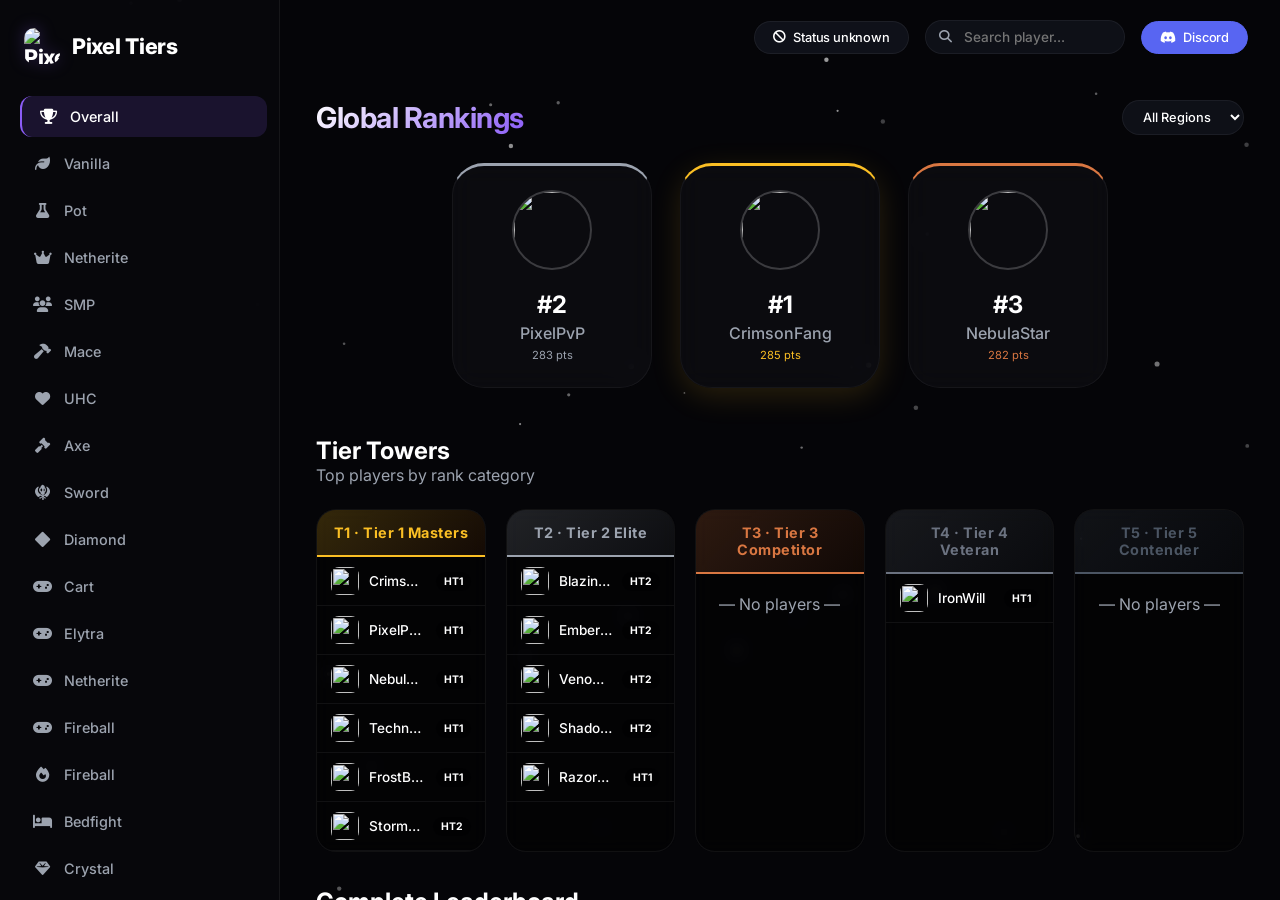
==== index.html @ aff4160f "Update index.html" ====
<!DOCTYPE html>
<html lang="en">
<head>
  <meta charset="UTF-8">
  <meta name="viewport" content="width=device-width, initial-scale=1.0, user-scalable=yes">
  <title>Pixel Tiers | Professional Rankings</title>
  <link rel="icon" type="image/x-icon" href="./favicon.ico">
  <link href="https://fonts.googleapis.com/css2?family=Inter:opsz,wght@14..32,300;14..32,400;14..32,500;14..32,600;14..32,700;14..32,800&display=swap" rel="stylesheet">
  <link rel="stylesheet" href="https://cdnjs.cloudflare.com/ajax/libs/font-awesome/6.4.0/css/all.min.css">
  <style>
    * {
      margin: 0;
      padding: 0;
      box-sizing: border-box;
    }

    :root {
      --bg-deep: #050508;
      --sidebar-bg: rgba(8, 8, 12, 0.92);
      --accent: #8b5cf6;
      --accent-glow: rgba(139, 92, 246, 0.3);
      --text-main: #ffffff;
      --text-muted: #9ca3af;
      --border-light: rgba(255, 255, 255, 0.06);
      --card-bg: rgba(255, 255, 255, 0.02);
      --card-hover: rgba(255, 255, 255, 0.05);
      --t1-gold: #fbbf24;
      --t1-gold-bg: rgba(251, 191, 36, 0.12);
      --t2-silver: #9ca3af;
      --t2-silver-bg: rgba(156, 163, 175, 0.12);
      --t3-bronze: #d97742;
      --t3-bronze-bg: rgba(217, 119, 66, 0.12);
      --t4-iron: #6b7280;
      --t4-iron-bg: rgba(107, 114, 128, 0.12);
      --t5-stone: #4b5563;
      --t5-stone-bg: rgba(75, 85, 99, 0.12);
    }

    body {
      font-family: 'Inter', sans-serif;
      background-color: var(--bg-deep);
      color: var(--text-main);
      display: flex;
      height: 100vh;
      overflow: hidden;
      position: relative;
    }

    #particle-canvas {
      position: fixed;
      top: 0;
      left: 0;
      width: 100%;
      height: 100%;
      pointer-events: none;
      z-index: 1;
    }

    .sidebar {
      width: 280px;
      background: var(--sidebar-bg);
      backdrop-filter: blur(16px);
      border-right: 1px solid var(--border-light);
      display: flex;
      flex-direction: column;
      padding: 28px 16px;
      flex-shrink: 0;
      overflow-y: auto;
      z-index: 20;
      transition: transform 0.3s cubic-bezier(0.4, 0, 0.2, 1);
    }

    .logo {
      display: flex;
      align-items: center;
      gap: 12px;
      font-weight: 800;
      font-size: 1.35rem;
      margin-bottom: 32px;
      padding-left: 8px;
      letter-spacing: -0.3px;
    }

    .logo img {
      width: 36px;
      height: 36px;
      border-radius: 10px;
      filter: drop-shadow(0 0 8px var(--accent-glow));
    }

    .nav-item {
      display: flex;
      align-items: center;
      gap: 12px;
      padding: 12px 16px;
      border-radius: 12px;
      color: var(--text-muted);
      font-weight: 500;
      cursor: pointer;
      transition: all 0.2s ease;
      margin-bottom: 6px;
      font-size: 0.9rem;
    }

    .nav-item i {
      width: 20px;
      text-align: center;
      font-size: 0.95rem;
    }

    .nav-item:hover,
    .nav-item.active {
      background: rgba(139, 92, 246, 0.15);
      color: white;
      border-left: 2px solid var(--accent);
      transform: translateX(4px);
    }

    .spacer {
      flex: 1;
    }

    .main-content {
      flex: 1;
      display: flex;
      flex-direction: column;
      overflow: hidden;
      position: relative;
      z-index: 10;
    }

    .top-bar {
      display: flex;
      align-items: center;
      justify-content: flex-end;
      gap: 16px;
      padding: 20px 32px;
      position: absolute;
      top: 0;
      right: 0;
      z-index: 25;
      width: 100%;
    }

    .btn {
      background: rgba(20, 24, 34, 0.7);
      border: 1px solid var(--border-light);
      color: white;
      backdrop-filter: blur(12px);
      padding: 8px 18px;
      border-radius: 40px;
      font-weight: 500;
      font-size: 0.8rem;
      cursor: pointer;
      display: flex;
      align-items: center;
      gap: 8px;
      transition: all 0.2s;
      text-decoration: none;
      letter-spacing: -0.2px;
    }

    .btn:hover {
      background: rgba(30, 35, 48, 0.9);
      transform: translateY(-1px);
    }

    .btn-discord {
      background: #5865F2;
      border-color: #5865F2;
    }

    .btn-discord:hover {
      background: #4752C4;
    }

    .search-wrap {
      position: relative;
      display: flex;
      align-items: center;
    }

    .search-input {
      background: rgba(20, 24, 34, 0.6);
      border: 1px solid var(--border-light);
      color: white;
      padding: 8px 14px 8px 38px;
      border-radius: 40px;
      font-weight: 500;
      font-size: 0.85rem;
      outline: none;
      width: 200px;
      transition: all 0.2s;
      font-family: 'Inter', sans-serif;
    }

    .search-input:focus {
      border-color: var(--accent);
      width: 240px;
      background: rgba(20, 24, 34, 0.9);
    }

    .search-icon {
      position: absolute;
      left: 14px;
      color: var(--text-muted);
      font-size: 0.8rem;
    }

    .content-scroll {
      padding: 100px 36px 36px 36px;
      overflow-y: auto;
      flex: 1;
    }

    .region-select {
      background: rgba(20, 24, 34, 0.6);
      border: 1px solid var(--border-light);
      color: white;
      padding: 8px 16px;
      border-radius: 40px;
      font-weight: 500;
      font-size: 0.8rem;
      cursor: pointer;
      outline: none;
      font-family: 'Inter', sans-serif;
    }

    .header-row {
      display: flex;
      align-items: center;
      justify-content: space-between;
      margin-bottom: 28px;
      flex-wrap: wrap;
      gap: 16px;
    }

    .header-row h1 {
      font-weight: 700;
      font-size: 1.8rem;
      letter-spacing: -0.5px;
      background: linear-gradient(135deg, #ffffff, var(--accent));
      -webkit-background-clip: text;
      background-clip: text;
      color: transparent;
    }

    .podium {
      display: flex;
      justify-content: center;
      align-items: flex-end;
      gap: 28px;
      margin-bottom: 48px;
      flex-wrap: wrap;
    }

    .podium-card {
      text-align: center;
      padding: 24px 32px;
      border-radius: 32px;
      background: rgba(15, 15, 20, 0.6);
      backdrop-filter: blur(12px);
      border: 1px solid rgba(255, 255, 255, 0.05);
      transition: all 0.3s ease;
      min-width: 200px;
      cursor: pointer;
    }

    .podium-card:hover {
      transform: translateY(-6px);
      background: rgba(25, 25, 32, 0.8);
    }

    .gold {
      border-top: 3px solid #fbbf24;
      box-shadow: 0 8px 30px rgba(251, 191, 36, 0.15);
    }

    .silver {
      border-top: 3px solid #9ca3af;
    }

    .bronze {
      border-top: 3px solid #d97742;
    }

    .podium-card img {
      width: 80px;
      height: 80px;
      border-radius: 40px;
      margin-bottom: 12px;
      border: 2px solid rgba(255, 255, 255, 0.2);
    }

    .podium-card h2 {
      font-size: 1.5rem;
      font-weight: 700;
      margin: 8px 0 4px;
    }

    .podium-card h3 {
      font-size: 1rem;
      font-weight: 500;
      color: var(--text-muted);
    }

    .player-row {
      display: flex;
      align-items: center;
      background: rgba(12, 12, 16, 0.6);
      border: 1px solid rgba(255, 255, 255, 0.04);
      border-radius: 20px;
      margin-bottom: 10px;
      padding: 12px 20px;
      backdrop-filter: blur(4px);
      cursor: pointer;
      transition: all 0.2s;
      gap: 18px;
    }

    .player-row:hover {
      background: rgba(25, 28, 36, 0.8);
      transform: translateY(-2px);
      border-color: rgba(139, 92, 246, 0.3);
    }

    .rank-num {
      font-weight: 700;
      font-size: 1.2rem;
      width: 55px;
      color: var(--accent);
    }

    .player-avatar {
      width: 44px;
      height: 44px;
      border-radius: 12px;
      background: #1a1a22;
      object-fit: cover;
    }

    .player-ign {
      font-weight: 600;
      flex: 1;
      font-size: 1rem;
    }

    .player-region {
      background: rgba(139, 92, 246, 0.12);
      padding: 4px 12px;
      border-radius: 40px;
      font-size: 0.7rem;
      font-weight: 600;
      letter-spacing: 0.3px;
    }

    .tier-badge {
      padding: 5px 14px;
      border-radius: 40px;
      font-weight: 700;
      font-size: 0.7rem;
      text-transform: uppercase;
      letter-spacing: 0.5px;
    }

    .tier-ht1 { color: var(--t1-gold); background: var(--t1-gold-bg); }
    .tier-lt1 { color: #b45309; background: rgba(180, 83, 9, 0.12); }
    .tier-ht2 { color: var(--t2-silver); background: var(--t2-silver-bg); }
    .tier-lt2 { color: #6b7280; background: rgba(107, 114, 128, 0.12); }
    .tier-ht3 { color: var(--t3-bronze); background: var(--t3-bronze-bg); }
    .tier-lt3 { color: #92400e; background: rgba(146, 64, 14, 0.12); }
    .tier-ht4 { color: var(--t4-iron); background: var(--t4-iron-bg); }
    .tier-lt4 { color: #4b5563; background: rgba(75, 85, 99, 0.12); }
    .tier-ht5 { color: var(--t5-stone); background: var(--t5-stone-bg); }
    .tier-lt5 { color: #374151; background: rgba(55, 65, 81, 0.12); }
    .tier-unranked { color: #475569; background: rgba(71, 85, 105, 0.12); }

    .tower-grid {
      display: grid;
      grid-template-columns: repeat(5, 1fr);
      gap: 20px;
      margin: 24px 0 32px;
    }

    .tower-col {
      background: rgba(0, 0, 0, 0.4);
      border: 1px solid var(--border-light);
      border-radius: 20px;
      overflow: hidden;
      backdrop-filter: blur(8px);
      transition: transform 0.2s;
    }

    .tower-col:hover {
      transform: translateY(-3px);
    }

    .tower-header {
      padding: 14px;
      font-weight: 700;
      text-align: center;
      font-size: 0.9rem;
      letter-spacing: 0.5px;
    }

    .tower-header.t1 { background: linear-gradient(135deg, rgba(251, 191, 36, 0.2), rgba(180, 83, 9, 0.1)); color: var(--t1-gold); border-bottom: 2px solid var(--t1-gold); }
    .tower-header.t2 { background: linear-gradient(135deg, rgba(156, 163, 175, 0.2), rgba(107, 114, 128, 0.1)); color: var(--t2-silver); border-bottom: 2px solid var(--t2-silver); }
    .tower-header.t3 { background: linear-gradient(135deg, rgba(217, 119, 66, 0.2), rgba(146, 64, 14, 0.1)); color: var(--t3-bronze); border-bottom: 2px solid var(--t3-bronze); }
    .tower-header.t4 { background: linear-gradient(135deg, rgba(107, 114, 128, 0.2), rgba(75, 85, 99, 0.1)); color: var(--t4-iron); border-bottom: 2px solid var(--t4-iron); }
    .tower-header.t5 { background: linear-gradient(135deg, rgba(75, 85, 99, 0.2), rgba(55, 65, 81, 0.1)); color: var(--t5-stone); border-bottom: 2px solid var(--t5-stone); }

    .tower-list {
      max-height: 55vh;
      overflow-y: auto;
    }

    .tower-item {
      display: flex;
      align-items: center;
      gap: 10px;
      padding: 10px 14px;
      border-bottom: 1px solid var(--border-light);
      cursor: pointer;
      transition: 0.2s;
    }

    .tower-item:hover {
      background: rgba(139, 92, 246, 0.1);
      padding-left: 20px;
    }

    .tower-item img {
      width: 28px;
      height: 28px;
      border-radius: 8px;
    }

    .tower-name {
      font-size: 0.85rem;
      font-weight: 500;
      flex: 1;
      white-space: nowrap;
      overflow: hidden;
      text-overflow: ellipsis;
    }

    .tower-tier-badge {
      font-size: 0.65rem;
      font-weight: 700;
      padding: 3px 8px;
      border-radius: 20px;
      background: rgba(0, 0, 0, 0.5);
    }

    .modal {
      position: fixed;
      top: 0;
      left: 0;
      width: 100%;
      height: 100%;
      background: rgba(0, 0, 0, 0.85);
      backdrop-filter: blur(12px);
      display: flex;
      align-items: center;
      justify-content: center;
      z-index: 1000;
      opacity: 0;
      pointer-events: none;
      transition: 0.2s;
    }

    .modal.active {
      opacity: 1;
      pointer-events: auto;
    }

    .modal-card {
      background: #0c0c12;
      border: 1px solid var(--border-light);
      border-radius: 32px;
      padding: 32px;
      max-width: 560px;
      width: 90%;
      max-height: 80vh;
      overflow-y: auto;
    }

    .close-modal-btn {
      background: var(--accent);
      border: none;
      color: white;
      padding: 10px 24px;
      border-radius: 40px;
      font-weight: 600;
      margin-top: 24px;
      cursor: pointer;
      font-family: 'Inter', sans-serif;
    }

    ::-webkit-scrollbar {
      width: 5px;
    }

    ::-webkit-scrollbar-track {
      background: rgba(255, 255, 255, 0.02);
    }

    ::-webkit-scrollbar-thumb {
      background: var(--accent);
      border-radius: 10px;
    }

    @media (max-width: 900px) {
      .tower-grid {
        grid-template-columns: repeat(auto-fit, minmax(180px, 1fr));
      }
      .content-scroll {
        padding: 110px 20px 20px 20px;
      }
      .sidebar {
        position: fixed;
        left: -280px;
        height: 100%;
        top: 0;
        z-index: 30;
      }
      .sidebar.open {
        left: 0;
      }
    }
  </style>
</head>
<body>

<canvas id="particle-canvas"></canvas>

<div class="sidebar" id="sidebar">
  <div class="logo">
    <img src="https://tierlist.pcsmp.net/logo.png" alt="Pixel Tiers">
    Pixel Tiers
  </div>
  <div id="nav-container"></div>
  <div class="spacer"></div>
</div>

<div class="main-content">
  <div class="top-bar">
    <div id="serverStatus" class="btn"><i class="fa-solid fa-server"></i> Loading...</div>
    <div class="search-wrap">
      <i class="fa-solid fa-search search-icon"></i>
      <input type="text" class="search-input" placeholder="Search player..." id="globalSearch" autocomplete="off">
    </div>
    <a href="https://discord.gg/jqPt6a563h" target="_blank" class="btn btn-discord"><i class="fa-brands fa-discord"></i> Discord</a>
  </div>
  <div class="content-scroll" id="dynamic-content"></div>
</div>

<div class="modal" id="profileModal">
  <div class="modal-card" id="profileInner"></div>
</div>

<script src="playerdata.js"></script>
<script>
  (function() {
    const GAME_MODES = [
      "vanilla", "pot", "netheriteop", "smp", "mace", "uhc", "axe", "sword", "diamondsmp", "cart",
      "elytraquake", "netheritesword", "fireballmace", "fireballfight", "bedfight",
      "crystal", "crystaldiamond", "shieldlessuhc", "elytramace", "op", "jousting", "elytraspear",
      "spear", "diamondpotion", "netheritepotion", "gapple", "bridges", "nodebuff", "boxing", "sumo",
      "battlerush", "pearlfight", "skywars", "stickfight", "topfight", "archer", "sg", "quake"
    ];

    const MODE_DISPLAY = {
      overall: "Global Rankings", vanilla: "Vanilla", pot: "Pot", netheriteop: "Netherite OP", smp: "SMP",
      mace: "Mace", uhc: "UHC", axe: "Axe", sword: "Sword", diamondsmp: "Diamond SMP",
      cart: "Cart", elytraquake: "Elytra Quake", netheritesword: "Netherite Sword",
      fireballmace: "Fireball Mace", fireballfight: "Fireball Fight", bedfight: "Bedfight",
      crystal: "Crystal", crystaldiamond: "Crystal Diamond", shieldlessuhc: "Shieldless UHC",
      elytramace: "Elytra Mace", op: "OP", jousting: "Jousting", elytraspear: "Elytra Spear",
      spear: "Spear", diamondpotion: "Diamond Potion", netheritepotion: "Netherite Potion",
      gapple: "Gapple", bridges: "Bridges", nodebuff: "Nodebuff", boxing: "Boxing",
      sumo: "Sumo", battlerush: "Battle Rush", pearlfight: "Pearl Fight",
      skywars: "SkyWars", stickfight: "Stick Fight", topfight: "Top Fight",
      archer: "Archer", sg: "SG", quake: "Quake"
    };

    const TIER_SCORES = { "ht1":30,"lt1":25,"ht2":20,"lt2":17,"ht3":14,"lt3":11,"ht4":8,"lt4":6,"ht5":4,"lt5":2,"unranked":0 };
    const TIER_COLORS = { "ht1":"tier-ht1","lt1":"tier-lt1","ht2":"tier-ht2","lt2":"tier-lt2","ht3":"tier-ht3","lt3":"tier-lt3","ht4":"tier-ht4","lt4":"tier-lt4","ht5":"tier-ht5","lt5":"tier-lt5","unranked":"tier-unranked" };
    const TOWER_GROUPS = { "T1": { tiers: ["ht1","lt1"], headerClass:"t1", label:"Tier 1 Masters" }, "T2": { tiers: ["ht2","lt2"], headerClass:"t2", label:"Tier 2 Elite" }, "T3": { tiers: ["ht3","lt3"], headerClass:"t3", label:"Tier 3 Competitor" }, "T4": { tiers: ["ht4","lt4"], headerClass:"t4", label:"Tier 4 Veteran" }, "T5": { tiers: ["ht5","lt5"], headerClass:"t5", label:"Tier 5 Contender" } };

    let players = [];
    let currentMode = "overall";
    let currentRegion = "ALL";

    function parsePlayersFromData(rawData) {
      if (!rawData || !Array.isArray(rawData)) return [];
      return rawData.map(p => {
        const tiers = {};
        GAME_MODES.forEach(m => tiers[m] = "unranked");
        if (p.tiers) {
          p.tiers.split(',').forEach(entry => {
            const [mode, tier] = entry.split(':').map(s => s.trim());
            if (mode && tier && GAME_MODES.includes(mode)) tiers[mode] = tier;
          });
        }
        return { ign: p.ign || p.name, region: p.region || "NA", title: p.title || null, tiers: tiers };
      });
    }

    function calculateScores() {
      players.forEach(p => {
        let total = 0;
        GAME_MODES.forEach(m => total += TIER_SCORES[p.tiers[m]] || 0);
        p.score = total;
      });
      players.sort((a, b) => b.score - a.score);
    }

    // Load data - check multiple possible variable names
    if (typeof window.defaultPlayers !== 'undefined') {
      players = parsePlayersFromData(window.defaultPlayers);
      calculateScores();
      console.log("Loaded", players.length, "players from window.defaultPlayers");
    } else if (typeof window.playersData !== 'undefined') {
      players = parsePlayersFromData(window.playersData);
      calculateScores();
      console.log("Loaded", players.length, "players from window.playersData");
    } else if (typeof window.playerData !== 'undefined') {
      players = parsePlayersFromData(window.playerData);
      calculateScores();
      console.log("Loaded", players.length, "players from window.playerData");
    } else {
      console.warn("No player data found. Using fallback data.");
      // Fallback data
      players = parsePlayersFromData([
        { ign: "ExamplePlayer", region: "NA", tiers: "sword:ht1,pot:ht2,uhc:ht3" },
        { ign: "TestUser", region: "EU", tiers: "sword:lt2,pot:ht1,uhc:ht2" },
        { ign: "DemoAccount", region: "AS", tiers: "sword:ht3,pot:lt2,uhc:ht4" }
      ]);
      calculateScores();
    }

    function filterByRegion() {
      if (currentRegion === "ALL") return [...players];
      return players.filter(p => p.region.toUpperCase() === currentRegion);
    }

    function getRankedList() {
      let filtered = filterByRegion();
      filtered.sort((a, b) => b.score - a.score);
      return filtered;
    }

    function renderOverall() {
      let list = getRankedList();
      let container = document.getElementById('dynamic-content');
      const regionOptions = ["ALL", "NA", "EU", "SA", "AS", "OCE", "AF"];
      let html = `<div class="header-row"><h1>Global Rankings</h1><select class="region-select" id="regionFilterSelect">${regionOptions.map(r => `<option value="${r}" ${currentRegion === r ? 'selected' : ''}>${r === 'ALL' ? 'All Regions' : r}</option>`).join('')}</select></div>`;

      if (list.length >= 3) {
        html += `<div class="podium">
          <div class="podium-card silver" onclick="window.showProfile('${list[1].ign}')"><img src="https://mc-heads.net/avatar/${list[1].ign}/80"><h2>#2</h2><h3>${list[1].ign}</h3><span style="font-size:0.7rem;color:#9ca3af;">${list[1].score} pts</span></div>
          <div class="podium-card gold" onclick="window.showProfile('${list[0].ign}')"><img src="https://mc-heads.net/avatar/${list[0].ign}/80"><h2>#1</h2><h3>${list[0].ign}</h3><span style="font-size:0.7rem;color:#fbbf24;">${list[0].score} pts</span></div>
          <div class="podium-card bronze" onclick="window.showProfile('${list[2].ign}')"><img src="https://mc-heads.net/avatar/${list[2].ign}/80"><h2>#3</h2><h3>${list[2].ign}</h3><span style="font-size:0.7rem;color:#d97742;">${list[2].score} pts</span></div>
        </div>`;
      } else if (list.length > 0) {
        html += `<div class="podium"><div class="podium-card gold" onclick="window.showProfile('${list[0].ign}')"><img src="https://mc-heads.net/avatar/${list[0].ign}/80"><h2>#1</h2><h3>${list[0].ign}</h3></div></div>`;
      }

      html += `<div style="margin: 30px 0 20px 0;"><h2 style="font-weight:700;">Tier Towers</h2><p style="color:var(--text-muted); margin-bottom:12px;">Top players by rank category</p></div>`;
      html += `<div class="tower-grid">`;
      for (let [towerName, towerInfo] of Object.entries(TOWER_GROUPS)) {
        const allowedTiers = towerInfo.tiers;
        const playersInTower = [];
        list.forEach(p => {
          let highestTier = "unranked";
          let bestVal = 0;
          GAME_MODES.forEach(m => {
            let val = TIER_SCORES[p.tiers[m]] || 0;
            if (val > bestVal) { bestVal = val; highestTier = p.tiers[m]; }
          });
          if (allowedTiers.includes(highestTier)) playersInTower.push(p);
        });
        playersInTower.sort((a, b) => b.score - a.score);
        const topPlayers = playersInTower.slice(0, 8);
        html += `<div class="tower-col"><div class="tower-header ${towerInfo.headerClass}">${towerName} · ${towerInfo.label}</div><div class="tower-list">`;
        if (topPlayers.length === 0) html += `<div style="padding:20px;text-align:center;color:var(--text-muted);">— No players —</div>`;
        topPlayers.forEach(pl => {
          let tierShort = "HT1";
          for (let m of GAME_MODES) {
            let t = pl.tiers[m];
            if (t && TIER_SCORES[t] >= 20) { tierShort = t.toUpperCase(); break; }
          }
          html += `<div class="tower-item" onclick="window.showProfile('${pl.ign}')"><img src="https://mc-heads.net/avatar/${pl.ign}/28"><span class="tower-name">${pl.ign}</span><span class="tower-tier-badge">${tierShort}</span></div>`;
        });
        html += `</div></div>`;
      }
      html += `</div>`;

      html += `<div style="margin-top: 35px;"><h2 style="font-weight:700;">Complete Leaderboard</h2></div>`;
      if (list.length === 0) html += '<p style="color:var(--text-muted); text-align:center; padding:40px;">No players found.</p>';
      else {
        list.forEach((p, idx) => {
          html += `<div class="player-row" onclick="window.showProfile('${p.ign}')">
            <span class="rank-num">#${idx + 1}</span>
            <img src="https://mc-heads.net/avatar/${p.ign}/44" class="player-avatar">
            <span class="player-ign">${p.ign}</span>
            <span class="player-region">${p.region}</span>
            <span style="color:var(--text-muted); font-size:0.8rem; font-weight:500;">${p.score} pts</span>
          </div>`;
        });
      }
      container.innerHTML = html;
      document.getElementById('regionFilterSelect')?.addEventListener('change', (e) => { currentRegion = e.target.value; renderOverall(); });
    }

    function renderModeRankings(mode) {
      let list = filterByRegion();
      list = list.filter(p => p.tiers[mode] !== 'unranked');
      list.sort((a, b) => (TIER_SCORES[b.tiers[mode]] || 0) - (TIER_SCORES[a.tiers[mode]] || 0));
      let container = document.getElementById('dynamic-content');
      let html = `<div class="header-row"><h1>${MODE_DISPLAY[mode] || mode} Rankings</h1><select class="region-select" id="modeRegionSelect">${["ALL","NA","EU","SA","AS","OCE","AF"].map(r => `<option value="${r}" ${currentRegion === r ? 'selected' : ''}>${r === 'ALL' ? 'All Regions' : r}</option>`).join('')}</select></div>`;
      if (list.length === 0) { html += '<p style="color:var(--text-muted); padding:40px;">No ranked players in this category.</p>'; container.innerHTML = html; document.getElementById('modeRegionSelect')?.addEventListener('change', (e) => { currentRegion = e.target.value; renderModeRankings(mode); }); return; }
      list.forEach((p, i) => {
        let tierClass = TIER_COLORS[p.tiers[mode]] || 'tier-unranked';
        html += `<div class="player-row" onclick="window.showProfile('${p.ign}')">
          <span class="rank-num">#${i + 1}</span>
          <img src="https://mc-heads.net/avatar/${p.ign}/44" class="player-avatar">
          <span class="player-ign">${p.ign}</span>
          <span class="player-region">${p.region}</span>
          <span class="tier-badge ${tierClass}">${p.tiers[mode].toUpperCase()}</span>
        </div>`;
      });
      container.innerHTML = html;
      document.getElementById('modeRegionSelect')?.addEventListener('change', (e) => { currentRegion = e.target.value; renderModeRankings(mode); });
    }

    function buildSidebar() {
      let navDiv = document.getElementById('nav-container');
      let navHtml = `<div class="nav-item active" data-mode="overall"><i class="fa-solid fa-trophy"></i> Overall</div>`;
      GAME_MODES.forEach(mode => {
        let icons = { sword:"fa-khanda", pot:"fa-flask", uhc:"fa-heart", axe:"fa-gavel", crystal:"fa-gem", smp:"fa-users", mace:"fa-hammer", fireballfight:"fa-fire", bedfight:"fa-bed", vanilla:"fa-leaf", diamondsmp:"fa-diamond", netheriteop:"fa-crown" };
        let icon = icons[mode] || "fa-gamepad";
        navHtml += `<div class="nav-item" data-mode="${mode}"><i class="fa-solid ${icon}"></i> ${MODE_DISPLAY[mode]?.split(' ')[0] || mode.slice(0,10)}</div>`;
      });
      navDiv.innerHTML = navHtml;
      document.querySelectorAll('.nav-item').forEach(el => {
        el.addEventListener('click', () => {
          let mode = el.getAttribute('data-mode');
          currentMode = mode;
          document.querySelectorAll('.nav-item').forEach(n => n.classList.remove('active'));
          el.classList.add('active');
          if (mode === 'overall') renderOverall();
          else renderModeRankings(mode);
        });
      });
    }

    window.showProfile = function(ign) {
      let p = players.find(pl => pl.ign === ign);
      if (!p) return;
      let tiersHtml = '';
      let topModes = GAME_MODES.filter(m => p.tiers[m] !== 'unranked').slice(0, 16);
      topModes.forEach(mode => {
        let tier = p.tiers[mode];
        tiersHtml += `<span class="tower-tier-badge" style="background:rgba(139,92,246,0.2); margin:4px; display:inline-block;">${MODE_DISPLAY[mode]?.split(' ')[0] || mode}: ${tier.toUpperCase()}</span>`;
      });
      document.getElementById('profileInner').innerHTML = `
        <div style="display:flex; gap:20px; align-items:center; flex-wrap:wrap;"><img src="https://mc-heads.net/avatar/${p.ign}/80" style="border-radius:30px; width:80px;"><div><h2 style="margin-bottom:6px;">${p.ign}</h2><p><strong>Region:</strong> ${p.region} | <strong>Total Score:</strong> ${p.score} pts</p></div></div>
        <div style="margin-top:20px;"><h3 style="margin-bottom:12px;">Tier Achievements</h3><div style="display:flex; flex-wrap:wrap; gap:8px;">${tiersHtml || '<span style="color:var(--text-muted);">No tiers assigned</span>'}</div></div>
        <button class="close-modal-btn" onclick="closeModal()">Close</button>
      `;
      document.getElementById('profileModal').classList.add('active');
    };
    window.closeModal = function() { document.getElementById('profileModal').classList.remove('active'); };
    document.querySelector('.modal')?.addEventListener('click', (e) => { if (e.target === document.getElementById('profileModal')) closeModal(); });

    async function fetchServerStatus() {
      try {
        let res = await fetch('https://api.mcsrvstat.us/2/play.pcsmp.net');
        let data = await res.json();
        let statusDiv = document.getElementById('serverStatus');
        if (data.online) statusDiv.innerHTML = `<i class="fa-solid fa-circle" style="color:#10b981; font-size:0.7rem;"></i> ${data.players?.online || 0} players online`;
        else statusDiv.innerHTML = `<i class="fa-solid fa-circle" style="color:#ef4444;"></i> Server offline`;
      } catch(e) { document.getElementById('serverStatus').innerHTML = `<i class="fa-solid fa-ban"></i> Status unknown`; }
    }
    fetchServerStatus();
    setInterval(fetchServerStatus, 45000);

    document.getElementById('globalSearch')?.addEventListener('input', (e) => {
      let query = e.target.value.toLowerCase().trim();
      if (!query) { renderOverall(); return; }
      let filtered = players.filter(p => p.ign.toLowerCase().includes(query));
      filtered.sort((a, b) => b.score - a.score);
      let container = document.getElementById('dynamic-content');
      let html = `<div class="header-row"><h1>Search Results</h1></div>`;
      if (filtered.length === 0) html += `<p style="color:var(--text-muted);">No players match "${query}"</p>`;
      filtered.forEach((p, i) => {
        html += `<div class="player-row" onclick="window.showProfile('${p.ign}')"><span class="rank-num">#${i+1}</span><img src="https://mc-heads.net/avatar/${p.ign}/44" class="player-avatar"><span class="player-ign">${p.ign}</span><span class="player-region">${p.region}</span><span>${p.score} pts</span></div>`;
      });
      container.innerHTML = html;
    });

    function initParticles() {
      const canvas = document.getElementById('particle-canvas');
      const ctx = canvas.getContext('2d');
      let particles = [];
      const PARTICLE_COUNT = 45;

      function resizeCanvas() {
        canvas.width = window.innerWidth;
        canvas.height = window.innerHeight;
      }
      window.addEventListener('resize', resizeCanvas);
      resizeCanvas();

      for (let i = 0; i < PARTICLE_COUNT; i++) {
        particles.push({
          x: Math.random() * canvas.width,
          y: Math.random() * canvas.height,
          radius: Math.random() * 2 + 0.8,
          speedY: Math.random() * 0.3 + 0.1,
          opacity: Math.random() * 0.4 + 0.2
        });
      }

      function animate() {
        if (!canvas || !ctx) return;
        ctx.clearRect(0, 0, canvas.width, canvas.height);
        for (let p of particles) {
          ctx.beginPath();
          ctx.arc(p.x, p.y, p.radius, 0, Math.PI * 2);
          ctx.fillStyle = `rgba(255, 255, 255, ${p.opacity})`;
          ctx.fill();
          p.y += p.speedY;
          if (p.y > canvas.height) {
            p.y = -5;
            p.x = Math.random() * canvas.width;
          }
        }
        requestAnimationFrame(animate);
      }
      animate();
    }
    initParticles();

    buildSidebar();
    renderOverall();
  })();
</script>
</body>
</html>
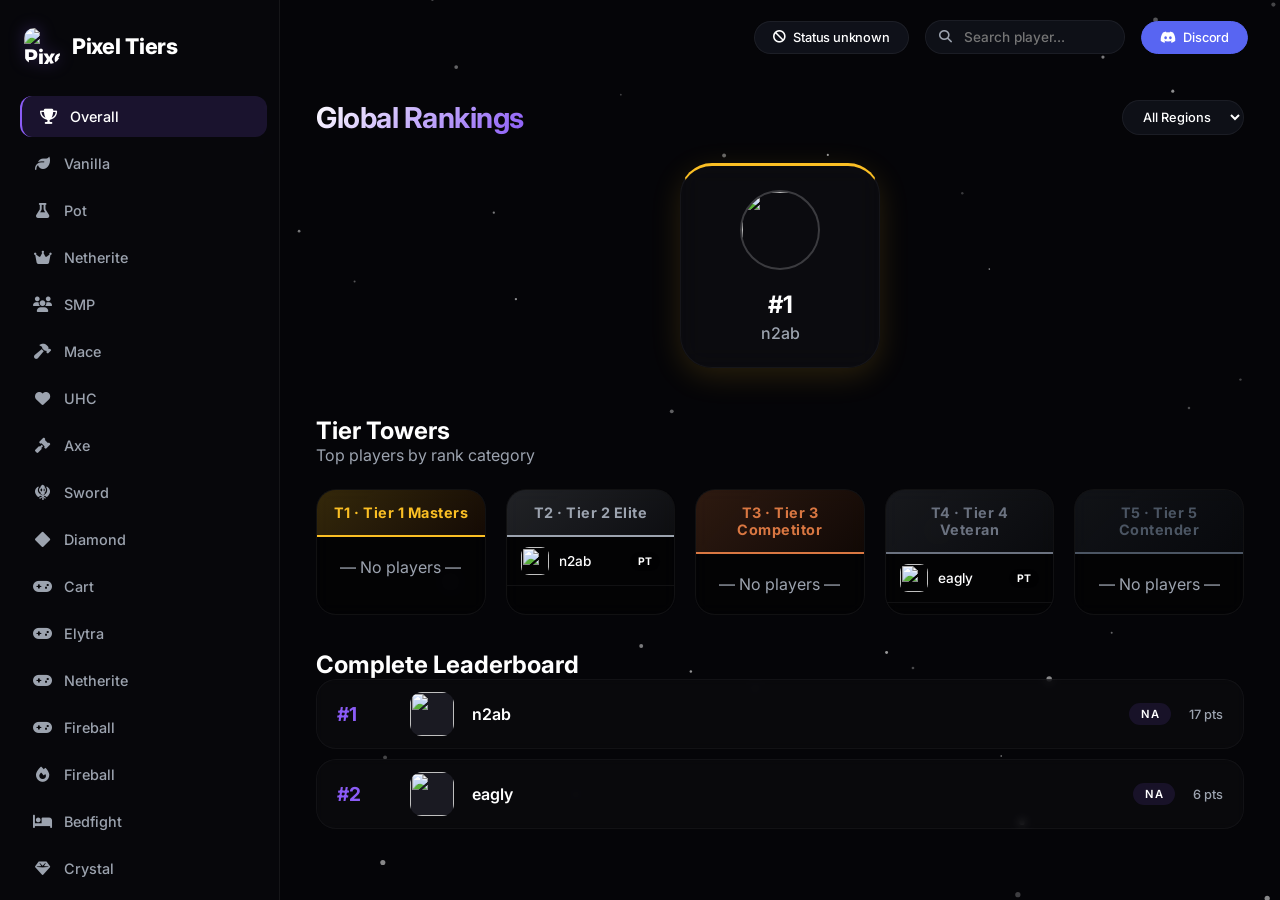
==== commit 7a13596c: "Update index.html" ====
--- a/index.html
+++ b/index.html
@@ -686,7 +686,7 @@
         html += `<div class="tower-col"><div class="tower-header ${towerInfo.headerClass}">${towerName} · ${towerInfo.label}</div><div class="tower-list">`;
         if (topPlayers.length === 0) html += `<div style="padding:20px;text-align:center;color:var(--text-muted);">— No players —</div>`;
         topPlayers.forEach(pl => {
-          let tierShort = "HT1";
+          let tierShort = "PT";
           for (let m of GAME_MODES) {
             let t = pl.tiers[m];
             if (t && TIER_SCORES[t] >= 20) { tierShort = t.toUpperCase(); break; }
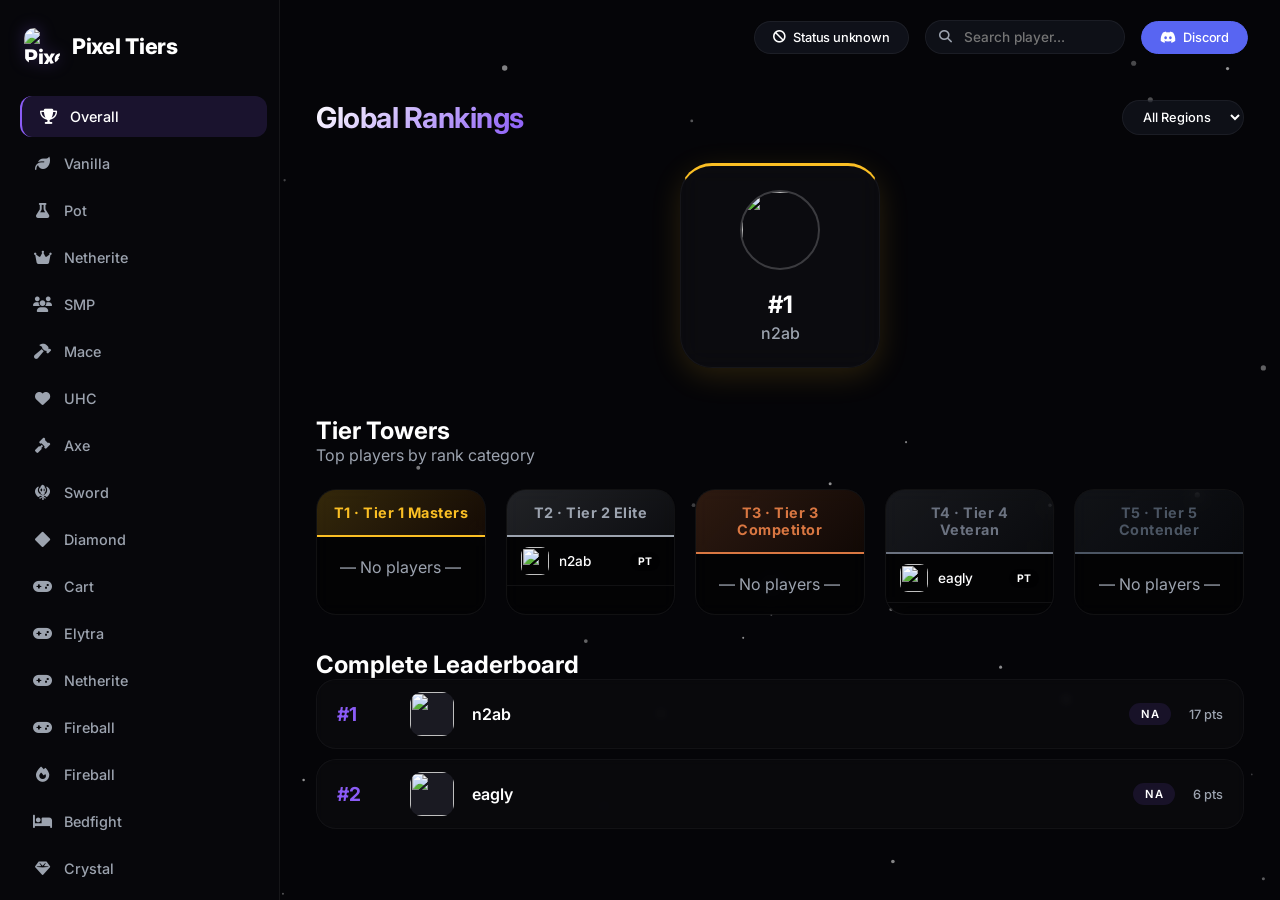
==== commit 724a3492: "Update index.html" ====
--- a/index.html
+++ b/index.html
@@ -3,7 +3,7 @@
 <head>
   <meta charset="UTF-8">
   <meta name="viewport" content="width=device-width, initial-scale=1.0, user-scalable=yes">
-  <title>Pixel Tiers | Professional Rankings</title>
+  <title>Pixel Tier Rankings</title>
   <link rel="icon" type="image/x-icon" href="./favicon.ico">
   <link href="https://fonts.googleapis.com/css2?family=Inter:opsz,wght@14..32,300;14..32,400;14..32,500;14..32,600;14..32,700;14..32,800&display=swap" rel="stylesheet">
   <link rel="stylesheet" href="https://cdnjs.cloudflare.com/ajax/libs/font-awesome/6.4.0/css/all.min.css">
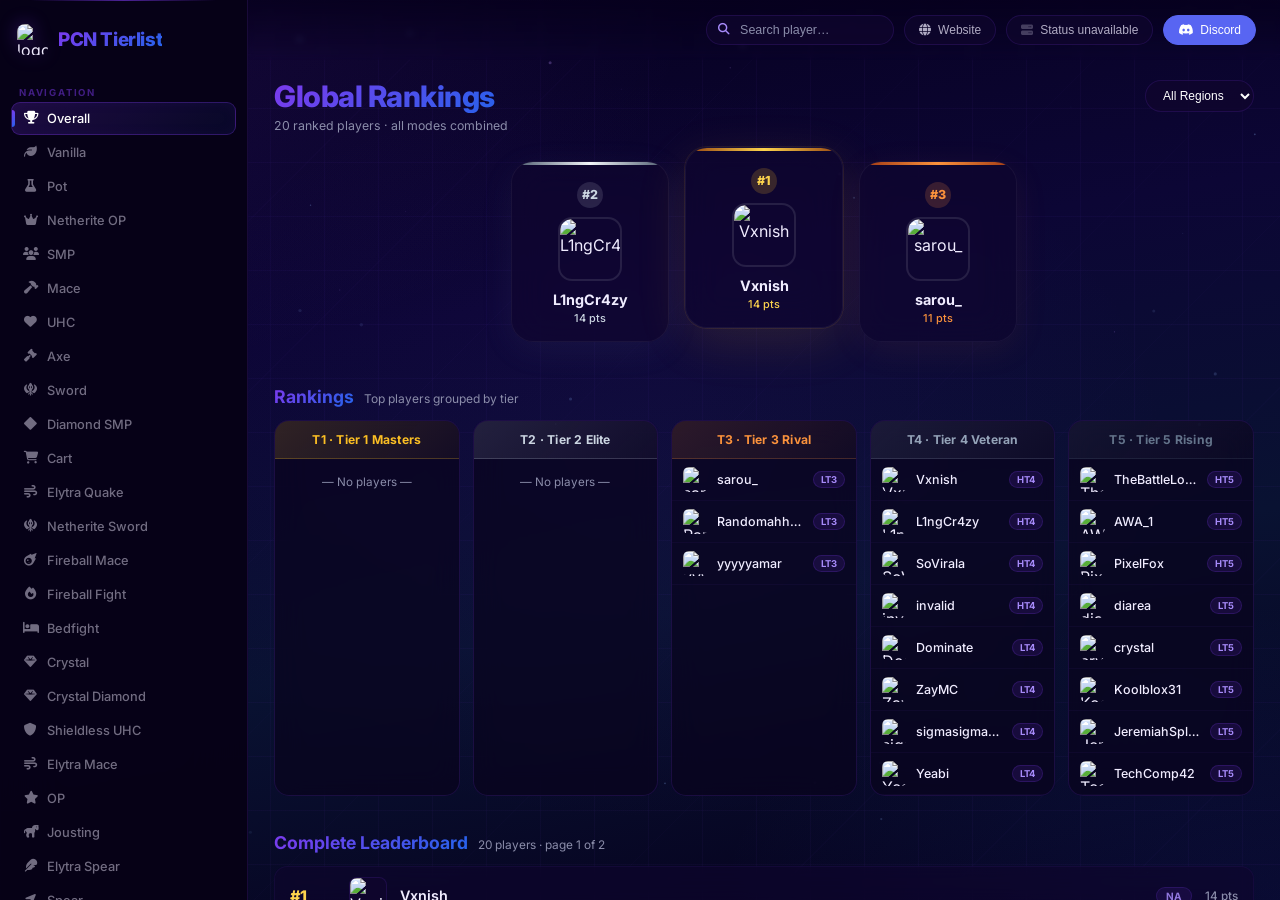
==== commit 2e847b34: "Update index.html" ====
--- a/index.html
+++ b/index.html
@@ -3,850 +3,1236 @@
 <head>
   <meta charset="UTF-8">
   <meta name="viewport" content="width=device-width, initial-scale=1.0, user-scalable=yes">
-  <title>Pixel Tier Rankings</title>
+  <title>PCN Tierlist</title>
   <link rel="icon" type="image/x-icon" href="./favicon.ico">
-  <link href="https://fonts.googleapis.com/css2?family=Inter:opsz,wght@14..32,300;14..32,400;14..32,500;14..32,600;14..32,700;14..32,800&display=swap" rel="stylesheet">
+  <link href="https://fonts.googleapis.com/css2?family=Inter:wght@400;500;600;700;800&display=swap" rel="stylesheet">
   <link rel="stylesheet" href="https://cdnjs.cloudflare.com/ajax/libs/font-awesome/6.4.0/css/all.min.css">
   <style>
-    * {
-      margin: 0;
-      padding: 0;
-      box-sizing: border-box;
-    }
+    *, *::before, *::after { margin: 0; padding: 0; box-sizing: border-box; }
 
     :root {
-      --bg-deep: #050508;
-      --sidebar-bg: rgba(8, 8, 12, 0.92);
-      --accent: #8b5cf6;
-      --accent-glow: rgba(139, 92, 246, 0.3);
-      --text-main: #ffffff;
-      --text-muted: #9ca3af;
-      --border-light: rgba(255, 255, 255, 0.06);
-      --card-bg: rgba(255, 255, 255, 0.02);
-      --card-hover: rgba(255, 255, 255, 0.05);
-      --t1-gold: #fbbf24;
-      --t1-gold-bg: rgba(251, 191, 36, 0.12);
-      --t2-silver: #9ca3af;
-      --t2-silver-bg: rgba(156, 163, 175, 0.12);
-      --t3-bronze: #d97742;
-      --t3-bronze-bg: rgba(217, 119, 66, 0.12);
-      --t4-iron: #6b7280;
-      --t4-iron-bg: rgba(107, 114, 128, 0.12);
-      --t5-stone: #4b5563;
-      --t5-stone-bg: rgba(75, 85, 99, 0.12);
+      --bg:          #06001c;
+      --sidebar-bg:  rgba(7, 2, 22, 0.96);
+      --vp:          #7c3aed;
+      --vb:          #2563eb;
+      --vp-hi:       #a78bfa;
+      --vb-hi:       #60a5fa;
+      --glow-p:      rgba(124, 58, 237, 0.38);
+      --glow-b:      rgba(37, 99, 235, 0.22);
+      --txt:         #f0ecff;
+      --txt-sub:     #8b8daa;
+      --border:      rgba(124, 58, 237, 0.16);
+      --card:        rgba(16, 6, 46, 0.60);
+      --card-hi:     rgba(28, 10, 70, 0.80);
+      --t1:          #fbbf24;
+      --t2:          #cbd5e1;
+      --t3:          #fb923c;
+      --t4:          #94a3b8;
+      --t5:          #64748b;
+      --grad:        linear-gradient(135deg, var(--vp), var(--vb));
+      --grad-soft:   linear-gradient(135deg, rgba(124,58,237,0.18), rgba(37,99,235,0.10));
     }
 
     body {
       font-family: 'Inter', sans-serif;
-      background-color: var(--bg-deep);
-      color: var(--text-main);
+      background: var(--bg);
+      color: var(--txt);
       display: flex;
       height: 100vh;
       overflow: hidden;
-      position: relative;
-    }
-
-    #particle-canvas {
-      position: fixed;
-      top: 0;
-      left: 0;
-      width: 100%;
-      height: 100%;
-      pointer-events: none;
-      z-index: 1;
-    }
-
+    }
+
+    /* ─── LAYERED BACKGROUND ─── */
+    #bg-layer {
+      position: fixed; inset: 0; z-index: 0; pointer-events: none;
+      background:
+        radial-gradient(ellipse 90% 70% at 0% 0%,   rgba(124,58,237,0.13) 0%, transparent 60%),
+        radial-gradient(ellipse 80% 60% at 100% 100%, rgba(37,99,235,0.11) 0%, transparent 55%),
+        radial-gradient(ellipse 60% 60% at 50% 50%,  rgba(109,40,217,0.06) 0%, transparent 70%),
+        linear-gradient(170deg, #06001c 0%, #0c0635 35%, #091232 65%, #06001c 100%);
+    }
+
+    #bg-grid {
+      position: fixed; inset: 0; z-index: 0; pointer-events: none;
+      background-image:
+        linear-gradient(rgba(124,58,237,0.045) 1px, transparent 1px),
+        linear-gradient(90deg, rgba(124,58,237,0.045) 1px, transparent 1px);
+      background-size: 54px 54px;
+    }
+
+    /* faint diagonal shimmer lines */
+    #bg-lines {
+      position: fixed; inset: 0; z-index: 0; pointer-events: none;
+      background-image: repeating-linear-gradient(
+        -45deg,
+        transparent,
+        transparent 120px,
+        rgba(124,58,237,0.018) 120px,
+        rgba(124,58,237,0.018) 121px
+      );
+    }
+
+    #particle-canvas { position: fixed; inset: 0; z-index: 1; pointer-events: none; }
+
+    /* ─── SIDEBAR ─── */
     .sidebar {
-      width: 280px;
+      width: 248px;
       background: var(--sidebar-bg);
-      backdrop-filter: blur(16px);
-      border-right: 1px solid var(--border-light);
+      backdrop-filter: blur(28px);
+      border-right: 1px solid var(--border);
       display: flex;
       flex-direction: column;
-      padding: 28px 16px;
+      padding: 20px 11px 18px;
       flex-shrink: 0;
       overflow-y: auto;
       z-index: 20;
-      transition: transform 0.3s cubic-bezier(0.4, 0, 0.2, 1);
+      transition: left 0.32s cubic-bezier(0.4,0,0.2,1);
+      position: relative;
+    }
+    /* top shimmer line */
+    .sidebar::after {
+      content: '';
+      position: absolute;
+      top: 0; left: 12%; right: 12%;
+      height: 1px;
+      background: linear-gradient(90deg, transparent, rgba(124,58,237,0.6), transparent);
     }
 
     .logo {
-      display: flex;
-      align-items: center;
-      gap: 12px;
+      display: flex; align-items: center; gap: 10px;
+      padding: 4px 6px 2px;
+      margin-bottom: 22px;
+    }
+    .logo img {
+      width: 31px; height: 31px;
+      border-radius: 8px;
+      filter: drop-shadow(0 0 9px var(--glow-p));
+    }
+    .logo-text {
+      font-family: 'Inter', sans-serif;
       font-weight: 800;
-      font-size: 1.35rem;
-      margin-bottom: 32px;
-      padding-left: 8px;
-      letter-spacing: -0.3px;
-    }
-
-    .logo img {
-      width: 36px;
-      height: 36px;
-      border-radius: 10px;
-      filter: drop-shadow(0 0 8px var(--accent-glow));
-    }
-
-    .nav-item {
-      display: flex;
-      align-items: center;
-      gap: 12px;
-      padding: 12px 16px;
-      border-radius: 12px;
-      color: var(--text-muted);
-      font-weight: 500;
-      cursor: pointer;
-      transition: all 0.2s ease;
-      margin-bottom: 6px;
-      font-size: 0.9rem;
-    }
-
-    .nav-item i {
-      width: 20px;
-      text-align: center;
-      font-size: 0.95rem;
-    }
-
-    .nav-item:hover,
-    .nav-item.active {
-      background: rgba(139, 92, 246, 0.15);
-      color: white;
-      border-left: 2px solid var(--accent);
-      transform: translateX(4px);
-    }
-
-    .spacer {
-      flex: 1;
-    }
-
-    .main-content {
-      flex: 1;
-      display: flex;
-      flex-direction: column;
-      overflow: hidden;
-      position: relative;
-      z-index: 10;
-    }
-
-    .top-bar {
-      display: flex;
-      align-items: center;
-      justify-content: flex-end;
-      gap: 16px;
-      padding: 20px 32px;
-      position: absolute;
-      top: 0;
-      right: 0;
-      z-index: 25;
-      width: 100%;
-    }
-
-    .btn {
-      background: rgba(20, 24, 34, 0.7);
-      border: 1px solid var(--border-light);
-      color: white;
-      backdrop-filter: blur(12px);
-      padding: 8px 18px;
-      border-radius: 40px;
-      font-weight: 500;
-      font-size: 0.8rem;
-      cursor: pointer;
-      display: flex;
-      align-items: center;
-      gap: 8px;
-      transition: all 0.2s;
-      text-decoration: none;
-      letter-spacing: -0.2px;
-    }
-
-    .btn:hover {
-      background: rgba(30, 35, 48, 0.9);
-      transform: translateY(-1px);
-    }
-
-    .btn-discord {
-      background: #5865F2;
-      border-color: #5865F2;
-    }
-
-    .btn-discord:hover {
-      background: #4752C4;
-    }
-
-    .search-wrap {
-      position: relative;
-      display: flex;
-      align-items: center;
-    }
-
-    .search-input {
-      background: rgba(20, 24, 34, 0.6);
-      border: 1px solid var(--border-light);
-      color: white;
-      padding: 8px 14px 8px 38px;
-      border-radius: 40px;
-      font-weight: 500;
-      font-size: 0.85rem;
-      outline: none;
-      width: 200px;
-      transition: all 0.2s;
-      font-family: 'Inter', sans-serif;
-    }
-
-    .search-input:focus {
-      border-color: var(--accent);
-      width: 240px;
-      background: rgba(20, 24, 34, 0.9);
-    }
-
-    .search-icon {
-      position: absolute;
-      left: 14px;
-      color: var(--text-muted);
-      font-size: 0.8rem;
-    }
-
-    .content-scroll {
-      padding: 100px 36px 36px 36px;
-      overflow-y: auto;
-      flex: 1;
-    }
-
-    .region-select {
-      background: rgba(20, 24, 34, 0.6);
-      border: 1px solid var(--border-light);
-      color: white;
-      padding: 8px 16px;
-      border-radius: 40px;
-      font-weight: 500;
-      font-size: 0.8rem;
-      cursor: pointer;
-      outline: none;
-      font-family: 'Inter', sans-serif;
-    }
-
-    .header-row {
-      display: flex;
-      align-items: center;
-      justify-content: space-between;
-      margin-bottom: 28px;
-      flex-wrap: wrap;
-      gap: 16px;
-    }
-
-    .header-row h1 {
-      font-weight: 700;
-      font-size: 1.8rem;
-      letter-spacing: -0.5px;
-      background: linear-gradient(135deg, #ffffff, var(--accent));
+      font-size: 1.18rem;
+      letter-spacing: -0.4px;
+      background: var(--grad);
       -webkit-background-clip: text;
       background-clip: text;
       color: transparent;
     }
 
+    .nav-label {
+      font-size: 0.6rem;
+      font-weight: 700;
+      letter-spacing: 1.8px;
+      text-transform: uppercase;
+      color: rgba(124,58,237,0.5);
+      padding: 8px 8px 4px;
+    }
+
+    .nav-item {
+      display: flex; align-items: center; gap: 9px;
+      padding: 8px 11px;
+      border-radius: 9px;
+      color: rgba(240,236,255,0.46);
+      font-weight: 500;
+      cursor: pointer;
+      transition: all 0.17s;
+      margin-bottom: 1px;
+      font-size: 0.8rem;
+      position: relative;
+      border: 1px solid transparent;
+    }
+    .nav-item i { width: 15px; text-align: center; font-size: 0.8rem; flex-shrink: 0; }
+    .nav-text { white-space: nowrap; overflow: hidden; text-overflow: ellipsis; }
+
+    .nav-item:hover {
+      background: rgba(124,58,237,0.1);
+      color: rgba(240,236,255,0.88);
+      border-color: rgba(124,58,237,0.17);
+    }
+    .nav-item.active {
+      background: linear-gradient(135deg, rgba(124,58,237,0.2), rgba(37,99,235,0.08));
+      color: #fff;
+      border-color: rgba(124,58,237,0.32);
+      box-shadow: inset 0 0 14px rgba(124,58,237,0.06);
+    }
+    .nav-item.active::before {
+      content: '';
+      position: absolute;
+      left: 0; top: 22%; bottom: 22%;
+      width: 3px;
+      background: var(--grad);
+      border-radius: 0 3px 3px 0;
+    }
+
+    .spacer { flex: 1; min-height: 10px; }
+
+    .server-pill {
+      display: flex; align-items: center; gap: 8px;
+      padding: 9px 13px;
+      background: rgba(124,58,237,0.07);
+      border: 1px solid var(--border);
+      border-radius: 11px;
+      font-size: 0.71rem;
+      color: var(--txt-sub);
+      line-height: 1.3;
+    }
+
+    /* ─── MAIN CONTENT ─── */
+    .main-content {
+      flex: 1; display: flex; flex-direction: column;
+      overflow: hidden; position: relative; z-index: 10;
+    }
+
+    .top-bar {
+      display: flex; align-items: center; justify-content: flex-end; gap: 10px;
+      padding: 15px 24px;
+      position: absolute; top: 0; right: 0; z-index: 25; width: 100%;
+      background: linear-gradient(180deg, rgba(6,0,28,0.78) 0%, transparent 100%);
+      backdrop-filter: blur(3px);
+    }
+
+    /* ─── BUTTONS ─── */
+    .btn {
+      background: rgba(16,6,46,0.80);
+      border: 1px solid var(--border);
+      color: rgba(240,236,255,0.72);
+      backdrop-filter: blur(10px);
+      padding: 7px 14px;
+      border-radius: 40px;
+      font-weight: 500;
+      font-size: 0.75rem;
+      cursor: pointer;
+      display: flex; align-items: center; gap: 7px;
+      transition: all 0.17s;
+      text-decoration: none;
+      font-family: 'Outfit', sans-serif;
+    }
+    .btn:hover {
+      background: rgba(124,58,237,0.18);
+      border-color: rgba(124,58,237,0.35);
+      color: #fff;
+      transform: translateY(-1px);
+    }
+    .btn-discord { background: #5865F2; border-color: #5865F2; color: #fff; }
+    .btn-discord:hover { background: #4752c4; border-color: #4752c4; }
+
+    /* ─── SEARCH ─── */
+    .search-wrap { position: relative; display: flex; align-items: center; }
+    .search-input {
+      background: rgba(16,6,46,0.80);
+      border: 1px solid var(--border);
+      color: #fff;
+      padding: 7px 13px 7px 33px;
+      border-radius: 40px;
+      font-size: 0.78rem;
+      font-weight: 500;
+      outline: none;
+      width: 188px;
+      transition: all 0.22s;
+      font-family: 'Outfit', sans-serif;
+    }
+    .search-input::placeholder { color: var(--txt-sub); }
+    .search-input:focus {
+      border-color: rgba(124,58,237,0.5);
+      width: 226px;
+      background: rgba(20,8,58,0.96);
+      box-shadow: 0 0 0 3px rgba(124,58,237,0.1);
+    }
+    .search-icon {
+      position: absolute; left: 12px;
+      color: var(--vp-hi); font-size: 0.72rem;
+      pointer-events: none;
+    }
+
+    /* ─── SEARCH OVERLAY ─── */
+    .search-overlay {
+      position: fixed;
+      top: 60px; right: 24px;
+      width: 356px; max-height: 68vh;
+      background: rgba(9,3,28,0.99);
+      border: 1px solid rgba(124,58,237,0.32);
+      border-radius: 18px;
+      z-index: 50; overflow: hidden;
+      backdrop-filter: blur(28px);
+      box-shadow: 0 26px 70px rgba(0,0,0,0.65), 0 0 44px rgba(124,58,237,0.09);
+      opacity: 0; pointer-events: none;
+      transform: translateY(-8px) scale(0.975);
+      transition: opacity 0.18s, transform 0.18s;
+    }
+    .search-overlay.visible {
+      opacity: 1; pointer-events: auto;
+      transform: translateY(0) scale(1);
+    }
+    .search-overlay-head {
+      padding: 11px 15px;
+      font-size: 0.72rem; font-weight: 700;
+      color: var(--vp-hi);
+      border-bottom: 1px solid var(--border);
+      background: rgba(124,58,237,0.07);
+      display: flex; justify-content: space-between; align-items: center;
+    }
+    .search-overlay-body { overflow-y: auto; max-height: calc(68vh - 42px); }
+
+    .sr-row {
+      display: flex; align-items: center; gap: 11px;
+      padding: 9px 15px;
+      border-bottom: 1px solid rgba(124,58,237,0.06);
+      cursor: pointer; transition: background 0.13s;
+    }
+    .sr-row:hover { background: rgba(124,58,237,0.1); }
+    .sr-row img { width: 34px; height: 34px; border-radius: 8px; }
+    .sr-ign { font-weight: 600; font-size: 0.83rem; }
+    .sr-rank { font-size: 0.68rem; color: var(--vp-hi); font-weight: 600; }
+    .sr-region {
+      margin-left: auto;
+      background: rgba(124,58,237,0.12);
+      border: 1px solid rgba(124,58,237,0.2);
+      padding: 2px 9px; border-radius: 20px;
+      font-size: 0.62rem; font-weight: 700;
+      color: rgba(167,139,250,0.9);
+    }
+    .search-empty {
+      padding: 30px 20px; text-align: center;
+      color: var(--txt-sub); font-size: 0.8rem;
+    }
+    .search-empty i { font-size: 1.6rem; opacity: 0.25; display: block; margin-bottom: 9px; }
+
+    /* ─── CONTENT SCROLL ─── */
+    .content-scroll { padding: 80px 26px 28px; overflow-y: auto; flex: 1; }
+
+    /* ─── HEADER ROW ─── */
+    .header-row {
+      display: flex; align-items: flex-start; justify-content: space-between;
+      margin-bottom: 28px; flex-wrap: wrap; gap: 14px;
+    }
+    .header-row h1 {
+      font-family: 'Inter', sans-serif;
+      font-weight: 800; font-size: 1.85rem; letter-spacing: -0.5px;
+      background: var(--grad);
+      -webkit-background-clip: text; background-clip: text; color: transparent;
+      line-height: 1.1;
+    }
+    .header-sub { font-size: 0.77rem; color: var(--txt-sub); margin-top: 5px; font-weight: 400; }
+
+    .region-select {
+      background: rgba(16,6,46,0.80);
+      border: 1px solid var(--border);
+      color: #fff; padding: 7px 13px;
+      border-radius: 40px; font-weight: 500;
+      font-size: 0.75rem; cursor: pointer; outline: none;
+      font-family: 'Outfit', sans-serif; transition: 0.17s;
+    }
+    .region-select option { background: #0c0635; }
+    .region-select:focus { border-color: var(--vp); }
+
+    /* ─── PODIUM ─── */
     .podium {
-      display: flex;
-      justify-content: center;
-      align-items: flex-end;
-      gap: 28px;
-      margin-bottom: 48px;
-      flex-wrap: wrap;
-    }
-
+      display: flex; justify-content: center; align-items: flex-end;
+      gap: 16px; margin-bottom: 44px; flex-wrap: wrap;
+    }
     .podium-card {
-      text-align: center;
-      padding: 24px 32px;
-      border-radius: 32px;
-      background: rgba(15, 15, 20, 0.6);
-      backdrop-filter: blur(12px);
-      border: 1px solid rgba(255, 255, 255, 0.05);
-      transition: all 0.3s ease;
-      min-width: 200px;
-      cursor: pointer;
-    }
-
-    .podium-card:hover {
-      transform: translateY(-6px);
-      background: rgba(25, 25, 32, 0.8);
-    }
-
-    .gold {
-      border-top: 3px solid #fbbf24;
-      box-shadow: 0 8px 30px rgba(251, 191, 36, 0.15);
-    }
-
-    .silver {
-      border-top: 3px solid #9ca3af;
-    }
-
-    .bronze {
-      border-top: 3px solid #d97742;
-    }
+      text-align: center; padding: 20px 22px 16px;
+      border-radius: 22px;
+      background: var(--card);
+      backdrop-filter: blur(18px);
+      border: 1px solid rgba(255,255,255,0.05);
+      transition: transform 0.28s cubic-bezier(0.34,1.56,0.64,1);
+      min-width: 158px; cursor: pointer;
+      position: relative; overflow: hidden;
+    }
+    .podium-card::before {
+      content: ''; position: absolute;
+      top: 0; left: 0; right: 0; height: 3px;
+    }
+    .podium-card::after {
+      content: ''; position: absolute; inset: 0;
+      opacity: 0; transition: opacity 0.2s;
+    }
+    .podium-card:hover::after { opacity: 1; }
+
+    .podium-card.gold::before { background: linear-gradient(90deg, #92400e, #fcd34d, #92400e); }
+    .podium-card.gold::after  { background: radial-gradient(ellipse at 50% 0%, rgba(251,191,36,0.09), transparent 70%); }
+    .podium-card.gold { transform: translateY(-14px); box-shadow: 0 14px 52px rgba(251,191,36,0.12), 0 0 0 1px rgba(251,191,36,0.09); }
+    .podium-card.gold:hover { transform: translateY(-22px) scale(1.02); }
+
+    .podium-card.silver::before { background: linear-gradient(90deg, #475569, #f1f5f9, #475569); }
+    .podium-card.silver::after  { background: radial-gradient(ellipse at 50% 0%, rgba(203,213,225,0.07), transparent 70%); }
+    .podium-card.silver { box-shadow: 0 8px 36px rgba(148,163,184,0.07); }
+    .podium-card.silver:hover { transform: translateY(-7px); }
+
+    .podium-card.bronze::before { background: linear-gradient(90deg, #9a3412, #fb923c, #9a3412); }
+    .podium-card.bronze::after  { background: radial-gradient(ellipse at 50% 0%, rgba(251,146,60,0.08), transparent 70%); }
+    .podium-card.bronze { box-shadow: 0 8px 36px rgba(251,146,60,0.07); }
+    .podium-card.bronze:hover { transform: translateY(-7px); }
+
+    .p-rank-num {
+      display: inline-flex; align-items: center; justify-content: center;
+      width: 26px; height: 26px; border-radius: 50%;
+      font-weight: 800; font-size: 0.78rem;
+      margin-bottom: 9px; position: relative; z-index: 1;
+    }
+    .gold .p-rank-num   { background: rgba(251,191,36,0.18); color: #fcd34d; }
+    .silver .p-rank-num { background: rgba(203,213,225,0.14); color: #cbd5e1; }
+    .bronze .p-rank-num { background: rgba(251,146,60,0.18);  color: #fb923c; }
 
     .podium-card img {
-      width: 80px;
-      height: 80px;
-      border-radius: 40px;
-      margin-bottom: 12px;
-      border: 2px solid rgba(255, 255, 255, 0.2);
-    }
-
-    .podium-card h2 {
-      font-size: 1.5rem;
-      font-weight: 700;
-      margin: 8px 0 4px;
-    }
-
-    .podium-card h3 {
-      font-size: 1rem;
-      font-weight: 500;
-      color: var(--text-muted);
-    }
-
-    .player-row {
-      display: flex;
-      align-items: center;
-      background: rgba(12, 12, 16, 0.6);
-      border: 1px solid rgba(255, 255, 255, 0.04);
-      border-radius: 20px;
-      margin-bottom: 10px;
-      padding: 12px 20px;
-      backdrop-filter: blur(4px);
-      cursor: pointer;
-      transition: all 0.2s;
-      gap: 18px;
-    }
-
-    .player-row:hover {
-      background: rgba(25, 28, 36, 0.8);
-      transform: translateY(-2px);
-      border-color: rgba(139, 92, 246, 0.3);
-    }
-
-    .rank-num {
-      font-weight: 700;
-      font-size: 1.2rem;
-      width: 55px;
-      color: var(--accent);
-    }
-
-    .player-avatar {
-      width: 44px;
-      height: 44px;
-      border-radius: 12px;
-      background: #1a1a22;
-      object-fit: cover;
-    }
-
-    .player-ign {
-      font-weight: 600;
-      flex: 1;
-      font-size: 1rem;
-    }
-
-    .player-region {
-      background: rgba(139, 92, 246, 0.12);
-      padding: 4px 12px;
-      border-radius: 40px;
-      font-size: 0.7rem;
-      font-weight: 600;
-      letter-spacing: 0.3px;
-    }
-
-    .tier-badge {
-      padding: 5px 14px;
-      border-radius: 40px;
-      font-weight: 700;
-      font-size: 0.7rem;
-      text-transform: uppercase;
-      letter-spacing: 0.5px;
-    }
-
-    .tier-ht1 { color: var(--t1-gold); background: var(--t1-gold-bg); }
-    .tier-lt1 { color: #b45309; background: rgba(180, 83, 9, 0.12); }
-    .tier-ht2 { color: var(--t2-silver); background: var(--t2-silver-bg); }
-    .tier-lt2 { color: #6b7280; background: rgba(107, 114, 128, 0.12); }
-    .tier-ht3 { color: var(--t3-bronze); background: var(--t3-bronze-bg); }
-    .tier-lt3 { color: #92400e; background: rgba(146, 64, 14, 0.12); }
-    .tier-ht4 { color: var(--t4-iron); background: var(--t4-iron-bg); }
-    .tier-lt4 { color: #4b5563; background: rgba(75, 85, 99, 0.12); }
-    .tier-ht5 { color: var(--t5-stone); background: var(--t5-stone-bg); }
-    .tier-lt5 { color: #374151; background: rgba(55, 65, 81, 0.12); }
-    .tier-unranked { color: #475569; background: rgba(71, 85, 105, 0.12); }
-
+      width: 64px; height: 64px; border-radius: 14px;
+      display: block; margin: 0 auto 10px;
+      border: 2px solid rgba(255,255,255,0.1);
+      object-fit: cover; position: relative; z-index: 1;
+    }
+    .p-name { font-weight: 700; font-size: 0.9rem; margin-bottom: 3px; position: relative; z-index: 1; }
+    .p-pts  { font-size: 0.68rem; font-weight: 500; position: relative; z-index: 1; }
+    .gold .p-pts   { color: #fcd34d; }
+    .silver .p-pts { color: #cbd5e1; }
+    .bronze .p-pts { color: #fb923c; }
+
+    /* ─── SECTION TITLES ─── */
+    .section-heading {
+      display: flex; align-items: baseline; gap: 10px; margin-bottom: 13px;
+    }
+    .section-heading h2 {
+      font-family: 'Inter', sans-serif;
+      font-weight: 700; font-size: 1.1rem;
+      background: var(--grad);
+      -webkit-background-clip: text; background-clip: text; color: transparent;
+    }
+    .section-heading p { font-size: 0.75rem; color: var(--txt-sub); }
+
+    /* ─── RANKINGS TOWER GRID ─── */
     .tower-grid {
       display: grid;
       grid-template-columns: repeat(5, 1fr);
-      gap: 20px;
-      margin: 24px 0 32px;
-    }
-
+      gap: 13px; margin-bottom: 36px;
+    }
     .tower-col {
-      background: rgba(0, 0, 0, 0.4);
-      border: 1px solid var(--border-light);
-      border-radius: 20px;
-      overflow: hidden;
+      background: rgba(9,3,28,0.68);
+      border: 1px solid var(--border);
+      border-radius: 15px; overflow: hidden;
+      backdrop-filter: blur(14px);
+      transition: transform 0.22s, box-shadow 0.22s;
+    }
+    .tower-col:hover { transform: translateY(-4px); box-shadow: 0 14px 44px rgba(124,58,237,0.1); }
+
+    .tower-header {
+      padding: 11px 13px; font-weight: 700;
+      text-align: center; font-size: 0.76rem; letter-spacing: 0.2px;
+    }
+    .tower-header.t1 { background: linear-gradient(135deg,rgba(251,191,36,0.16),rgba(251,191,36,0.04)); color: var(--t1); border-bottom: 1px solid rgba(251,191,36,0.22); }
+    .tower-header.t2 { background: linear-gradient(135deg,rgba(203,213,225,0.13),rgba(203,213,225,0.03)); color: var(--t2); border-bottom: 1px solid rgba(203,213,225,0.18); }
+    .tower-header.t3 { background: linear-gradient(135deg,rgba(251,146,60,0.14),rgba(251,146,60,0.03));  color: var(--t3); border-bottom: 1px solid rgba(251,146,60,0.2); }
+    .tower-header.t4 { background: linear-gradient(135deg,rgba(148,163,184,0.13),rgba(148,163,184,0.03)); color: var(--t4); border-bottom: 1px solid rgba(148,163,184,0.18); }
+    .tower-header.t5 { background: linear-gradient(135deg,rgba(100,116,139,0.12),rgba(100,116,139,0.02)); color: var(--t5); border-bottom: 1px solid rgba(100,116,139,0.16); }
+
+    .tower-list { max-height: 52vh; overflow-y: auto; }
+    .tower-item {
+      display: flex; align-items: center; gap: 9px;
+      padding: 8px 11px;
+      border-bottom: 1px solid rgba(124,58,237,0.05);
+      cursor: pointer; transition: background 0.13s, padding-left 0.13s;
+    }
+    .tower-item:hover { background: rgba(124,58,237,0.09); padding-left: 15px; }
+    .tower-item img { width: 25px; height: 25px; border-radius: 6px; }
+    .tower-name { font-size: 0.78rem; font-weight: 500; flex: 1; white-space: nowrap; overflow: hidden; text-overflow: ellipsis; }
+    .tower-badge {
+      font-size: 0.59rem; font-weight: 700;
+      padding: 2px 7px; border-radius: 20px;
+      background: rgba(124,58,237,0.13);
+      color: var(--vp-hi);
+      border: 1px solid rgba(124,58,237,0.2);
+      flex-shrink: 0;
+    }
+    .tower-empty { padding: 16px; text-align: center; color: var(--txt-sub); font-size: 0.73rem; }
+
+    /* ─── LEADERBOARD HEADER ─── */
+    .lb-header {
+      display: flex; align-items: baseline; gap: 10px; margin-bottom: 13px;
+    }
+    .lb-header h2 {
+      font-family: 'Inter', sans-serif;
+      font-weight: 700; font-size: 1.1rem;
+      background: var(--grad);
+      -webkit-background-clip: text; background-clip: text; color: transparent;
+    }
+    .lb-header span { font-size: 0.74rem; color: var(--txt-sub); }
+
+    /* ─── PLAYER ROWS ─── */
+    .player-row {
+      display: flex; align-items: center;
+      background: var(--card);
+      border: 1px solid rgba(124,58,237,0.07);
+      border-radius: 13px; margin-bottom: 6px;
+      padding: 10px 15px; cursor: pointer;
+      transition: all 0.17s; gap: 13px;
       backdrop-filter: blur(8px);
-      transition: transform 0.2s;
-    }
-
-    .tower-col:hover {
-      transform: translateY(-3px);
-    }
-
-    .tower-header {
-      padding: 14px;
-      font-weight: 700;
-      text-align: center;
-      font-size: 0.9rem;
-      letter-spacing: 0.5px;
-    }
-
-    .tower-header.t1 { background: linear-gradient(135deg, rgba(251, 191, 36, 0.2), rgba(180, 83, 9, 0.1)); color: var(--t1-gold); border-bottom: 2px solid var(--t1-gold); }
-    .tower-header.t2 { background: linear-gradient(135deg, rgba(156, 163, 175, 0.2), rgba(107, 114, 128, 0.1)); color: var(--t2-silver); border-bottom: 2px solid var(--t2-silver); }
-    .tower-header.t3 { background: linear-gradient(135deg, rgba(217, 119, 66, 0.2), rgba(146, 64, 14, 0.1)); color: var(--t3-bronze); border-bottom: 2px solid var(--t3-bronze); }
-    .tower-header.t4 { background: linear-gradient(135deg, rgba(107, 114, 128, 0.2), rgba(75, 85, 99, 0.1)); color: var(--t4-iron); border-bottom: 2px solid var(--t4-iron); }
-    .tower-header.t5 { background: linear-gradient(135deg, rgba(75, 85, 99, 0.2), rgba(55, 65, 81, 0.1)); color: var(--t5-stone); border-bottom: 2px solid var(--t5-stone); }
-
-    .tower-list {
-      max-height: 55vh;
+    }
+    .player-row:hover {
+      background: var(--card-hi);
+      border-color: rgba(124,58,237,0.28);
+      transform: translateY(-2px);
+      box-shadow: 0 6px 22px rgba(124,58,237,0.09);
+    }
+    .rank-num {
+      font-weight: 800; font-size: 1rem; width: 46px; flex-shrink: 0;
+      background: var(--grad);
+      -webkit-background-clip: text; background-clip: text; color: transparent;
+    }
+    .rank-num.r1 { color: #fcd34d !important; background: none; -webkit-text-fill-color: #fcd34d; }
+    .rank-num.r2 { color: #cbd5e1 !important; background: none; -webkit-text-fill-color: #cbd5e1; }
+    .rank-num.r3 { color: #fb923c !important; background: none; -webkit-text-fill-color: #fb923c; }
+
+    .player-avatar {
+      width: 38px; height: 38px; border-radius: 8px;
+      background: rgba(16,6,46,0.9); object-fit: cover;
+      border: 1px solid rgba(124,58,237,0.14); flex-shrink: 0;
+    }
+    .player-ign { font-weight: 600; flex: 1; font-size: 0.9rem; }
+    .player-region {
+      background: rgba(124,58,237,0.1);
+      border: 1px solid rgba(124,58,237,0.18);
+      padding: 2px 9px; border-radius: 40px;
+      font-size: 0.63rem; font-weight: 700;
+      color: rgba(167,139,250,0.85); flex-shrink: 0;
+    }
+    .player-score { font-size: 0.73rem; color: var(--txt-sub); font-weight: 500; flex-shrink: 0; }
+
+    .tier-badge {
+      padding: 3px 10px; border-radius: 40px;
+      font-weight: 700; font-size: 0.64rem;
+      letter-spacing: 0.4px; flex-shrink: 0;
+      border: 1px solid transparent;
+    }
+    .tier-ht1 { color: #fcd34d; background: rgba(252,211,77,0.09);  border-color: rgba(252,211,77,0.18); }
+    .tier-lt1 { color: #f59e0b; background: rgba(245,158,11,0.09);  border-color: rgba(245,158,11,0.18); }
+    .tier-ht2 { color: #f1f5f9; background: rgba(241,245,249,0.07); border-color: rgba(241,245,249,0.14); }
+    .tier-lt2 { color: #cbd5e1; background: rgba(203,213,225,0.07); border-color: rgba(203,213,225,0.14); }
+    .tier-ht3 { color: #fb923c; background: rgba(251,146,60,0.09);  border-color: rgba(251,146,60,0.18); }
+    .tier-lt3 { color: #ea580c; background: rgba(234,88,12,0.09);   border-color: rgba(234,88,12,0.16); }
+    .tier-ht4 { color: #94a3b8; background: rgba(148,163,184,0.07); border-color: rgba(148,163,184,0.14); }
+    .tier-lt4 { color: #64748b; background: rgba(100,116,139,0.07); border-color: rgba(100,116,139,0.13); }
+    .tier-ht5 { color: #64748b; background: rgba(71,85,105,0.07);   border-color: rgba(71,85,105,0.12); }
+    .tier-lt5 { color: #475569; background: rgba(51,65,85,0.07);    border-color: rgba(51,65,85,0.11); }
+    .tier-unranked { color: #475569; background: rgba(71,85,105,0.05); }
+
+    /* ─── PAGINATION ─── */
+    .pagination {
+      display: flex; align-items: center; justify-content: center;
+      gap: 5px; margin: 20px 0 6px; flex-wrap: wrap;
+    }
+    .pg-btn {
+      display: flex; align-items: center; justify-content: center;
+      min-width: 34px; height: 34px; padding: 0 9px;
+      background: rgba(16,6,46,0.75);
+      border: 1px solid var(--border);
+      border-radius: 8px; color: rgba(240,236,255,0.55);
+      font-size: 0.78rem; font-weight: 600;
+      cursor: pointer; transition: all 0.15s;
+      font-family: 'Outfit', sans-serif;
+      user-select: none;
+    }
+    .pg-btn:hover:not(:disabled):not(.active) {
+      background: rgba(124,58,237,0.16);
+      border-color: rgba(124,58,237,0.33);
+      color: #fff;
+    }
+    .pg-btn.active {
+      background: var(--grad); border-color: transparent;
+      color: #fff; box-shadow: 0 0 18px rgba(124,58,237,0.28);
+    }
+    .pg-btn:disabled { opacity: 0.24; cursor: not-allowed; }
+    .pg-dots { color: var(--txt-sub); font-size: 0.8rem; padding: 0 3px; line-height: 34px; }
+
+    /* ─── PROFILE MODAL ─── */
+    .modal {
+      position: fixed; inset: 0;
+      background: rgba(0,0,18,0.86);
+      backdrop-filter: blur(18px);
+      display: flex; align-items: center; justify-content: center;
+      z-index: 1000; opacity: 0; pointer-events: none; transition: opacity 0.22s;
+    }
+    .modal.active { opacity: 1; pointer-events: auto; }
+
+    .modal-card {
+      background: linear-gradient(148deg, rgba(7,2,22,0.99), rgba(13,7,36,0.99));
+      border: 1px solid rgba(124,58,237,0.28);
+      border-radius: 24px; padding: 26px;
+      max-width: 510px; width: 92%; max-height: 84vh;
       overflow-y: auto;
-    }
-
-    .tower-item {
-      display: flex;
-      align-items: center;
-      gap: 10px;
-      padding: 10px 14px;
-      border-bottom: 1px solid var(--border-light);
-      cursor: pointer;
-      transition: 0.2s;
-    }
-
-    .tower-item:hover {
-      background: rgba(139, 92, 246, 0.1);
-      padding-left: 20px;
-    }
-
-    .tower-item img {
-      width: 28px;
-      height: 28px;
-      border-radius: 8px;
-    }
-
-    .tower-name {
-      font-size: 0.85rem;
-      font-weight: 500;
-      flex: 1;
-      white-space: nowrap;
-      overflow: hidden;
-      text-overflow: ellipsis;
-    }
-
-    .tower-tier-badge {
-      font-size: 0.65rem;
-      font-weight: 700;
-      padding: 3px 8px;
-      border-radius: 20px;
-      background: rgba(0, 0, 0, 0.5);
-    }
-
-    .modal {
-      position: fixed;
-      top: 0;
-      left: 0;
-      width: 100%;
-      height: 100%;
-      background: rgba(0, 0, 0, 0.85);
-      backdrop-filter: blur(12px);
-      display: flex;
-      align-items: center;
-      justify-content: center;
-      z-index: 1000;
-      opacity: 0;
-      pointer-events: none;
-      transition: 0.2s;
-    }
-
-    .modal.active {
-      opacity: 1;
-      pointer-events: auto;
-    }
-
-    .modal-card {
-      background: #0c0c12;
-      border: 1px solid var(--border-light);
-      border-radius: 32px;
-      padding: 32px;
-      max-width: 560px;
-      width: 90%;
-      max-height: 80vh;
-      overflow-y: auto;
-    }
-
+      box-shadow: 0 36px 90px rgba(0,0,0,0.75), 0 0 60px rgba(124,58,237,0.08);
+    }
+    .modal-top {
+      display: flex; gap: 15px; align-items: center;
+      flex-wrap: wrap; margin-bottom: 20px;
+    }
+    .modal-top img {
+      width: 68px; height: 68px; border-radius: 16px;
+      border: 2px solid rgba(124,58,237,0.28);
+      box-shadow: 0 0 22px rgba(124,58,237,0.14);
+    }
+    .modal-name {
+      font-family: 'Inter', sans-serif;
+      font-size: 1.35rem; font-weight: 800;
+      background: var(--grad);
+      -webkit-background-clip: text; background-clip: text; color: transparent;
+      margin-bottom: 5px;
+    }
+    .modal-meta { font-size: 0.78rem; color: var(--txt-sub); line-height: 1.7; }
+    .modal-meta strong { color: rgba(240,236,255,0.82); font-weight: 600; }
+
+    .modal-divider { height: 1px; background: var(--border); margin: 16px 0; }
+    .modal-lbl {
+      font-size: 0.68rem; font-weight: 700;
+      letter-spacing: 1.2px; text-transform: uppercase;
+      color: var(--vp-hi); margin-bottom: 11px;
+    }
+    .modal-badges { display: flex; flex-wrap: wrap; gap: 5px; }
+    .modal-badge {
+      background: rgba(124,58,237,0.1);
+      border: 1px solid rgba(124,58,237,0.2);
+      padding: 4px 10px; border-radius: 7px;
+      font-size: 0.68rem; font-weight: 600;
+      color: rgba(240,236,255,0.82);
+    }
     .close-modal-btn {
-      background: var(--accent);
-      border: none;
-      color: white;
-      padding: 10px 24px;
-      border-radius: 40px;
-      font-weight: 600;
-      margin-top: 24px;
-      cursor: pointer;
-      font-family: 'Inter', sans-serif;
-    }
-
-    ::-webkit-scrollbar {
-      width: 5px;
-    }
-
-    ::-webkit-scrollbar-track {
-      background: rgba(255, 255, 255, 0.02);
-    }
-
-    ::-webkit-scrollbar-thumb {
-      background: var(--accent);
-      border-radius: 10px;
-    }
-
+      margin-top: 20px; background: var(--grad);
+      border: none; color: #fff;
+      padding: 9px 24px; border-radius: 40px;
+      font-weight: 700; cursor: pointer;
+      font-family: 'Outfit', sans-serif; font-size: 0.83rem;
+      transition: opacity 0.15s, transform 0.15s;
+    }
+    .close-modal-btn:hover { opacity: 0.82; transform: translateY(-1px); }
+
+    /* ─── SCROLLBARS ─── */
+    ::-webkit-scrollbar { width: 4px; height: 4px; }
+    ::-webkit-scrollbar-track { background: rgba(124,58,237,0.04); }
+    ::-webkit-scrollbar-thumb { background: rgba(124,58,237,0.28); border-radius: 10px; }
+    ::-webkit-scrollbar-thumb:hover { background: rgba(124,58,237,0.44); }
+
+    /* ─── MOBILE ─── */
+    .hamburger {
+      display: none;
+      position: fixed; top: 13px; left: 13px; z-index: 35;
+      background: rgba(16,6,46,0.9);
+      border: 1px solid var(--border);
+      border-radius: 9px; padding: 7px 9px;
+      cursor: pointer; color: #fff;
+      font-size: 0.9rem; backdrop-filter: blur(10px);
+      transition: 0.15s;
+    }
+    .hamburger:hover { background: rgba(124,58,237,0.2); }
+
+    .sidebar-overlay {
+      display: none; position: fixed; inset: 0;
+      background: rgba(0,0,0,0.48); z-index: 19;
+      backdrop-filter: blur(2px);
+    }
+    .sidebar-overlay.show { display: block; }
+
+    @media (max-width: 1160px) { .tower-grid { grid-template-columns: repeat(3, 1fr); } }
     @media (max-width: 900px) {
-      .tower-grid {
-        grid-template-columns: repeat(auto-fit, minmax(180px, 1fr));
-      }
-      .content-scroll {
-        padding: 110px 20px 20px 20px;
-      }
-      .sidebar {
-        position: fixed;
-        left: -280px;
-        height: 100%;
-        top: 0;
-        z-index: 30;
-      }
-      .sidebar.open {
-        left: 0;
-      }
+      .tower-grid { grid-template-columns: repeat(2, 1fr); }
+      .content-scroll { padding: 80px 15px 20px; }
+      .sidebar { position: fixed; left: -255px; height: 100%; top: 0; z-index: 30; }
+      .sidebar.open { left: 0; box-shadow: 0 0 70px rgba(0,0,0,0.85); }
+      .hamburger { display: flex; }
+      .search-overlay { right: 10px; width: calc(100vw - 20px); }
+      .top-bar { padding: 13px 14px 13px 52px; }
+    }
+    @media (max-width: 560px) {
+      .tower-grid { grid-template-columns: 1fr 1fr; }
+      .podium { gap: 9px; }
+      .podium-card { min-width: 115px; padding: 15px 13px 13px; }
+      .podium-card img { width: 52px; height: 52px; }
     }
   </style>
 </head>
 <body>
 
+<!-- Background Layers -->
+<div id="bg-layer"></div>
+<div id="bg-grid"></div>
+<div id="bg-lines"></div>
 <canvas id="particle-canvas"></canvas>
 
+<div class="sidebar-overlay" id="sidebarOverlay" onclick="closeSidebar()"></div>
+<button class="hamburger" onclick="toggleSidebar()"><i class="fa-solid fa-bars"></i></button>
+
+<!-- ─── SIDEBAR ─── -->
 <div class="sidebar" id="sidebar">
   <div class="logo">
-    <img src="https://tierlist.pcsmp.net/logo.png" alt="Pixel Tiers">
-    Pixel Tiers
+    <img src="https://tierlist.pcsmp.net/logo.png" alt="logo">
+    <span class="logo-text">PCN Tierlist</span>
   </div>
+  <div class="nav-label">Navigation</div>
   <div id="nav-container"></div>
   <div class="spacer"></div>
+  </div>
 </div>
 
+<!-- ─── MAIN ─── -->
 <div class="main-content">
   <div class="top-bar">
-    <div id="serverStatus" class="btn"><i class="fa-solid fa-server"></i> Loading...</div>
-    <div class="search-wrap">
-      <i class="fa-solid fa-search search-icon"></i>
-      <input type="text" class="search-input" placeholder="Search player..." id="globalSearch" autocomplete="off">
+  <div class="search-wrap">
+    <i class="fa-solid fa-magnifying-glass search-icon"></i>
+    <input type="text" class="search-input" id="globalSearch"
+           placeholder="Search player…" autocomplete="off">
+  </div>
+
+  <!-- Main Website -->
+  <a href="https://www.pcsmp.net/" target="_blank" class="btn">
+    <i class="fa-solid fa-globe"></i> Website
+  </a>
+
+  <!-- Player Count -->
+  <div class="btn" id="serverStatus">
+    <i class="fa-solid fa-users"></i> Loading...
+  </div>
+
+  <a href="https://discord.gg/jqPt6a563h" target="_blank" class="btn btn-discord">
+    <i class="fa-brands fa-discord"></i> Discord
+  </a>
+</div>
+
+  <!-- Search Overlay -->
+  <div class="search-overlay" id="searchOverlay">
+    <div class="search-overlay-head">
+      <span><i class="fa-solid fa-magnifying-glass" style="margin-right:6px;opacity:0.7;"></i>Global Search</span>
+      <span id="searchCount" style="color:var(--txt-sub);font-weight:500;font-size:0.7rem;"></span>
     </div>
-    <a href="https://discord.gg/jqPt6a563h" target="_blank" class="btn btn-discord"><i class="fa-brands fa-discord"></i> Discord</a>
+    <div class="search-overlay-body" id="searchBody"></div>
   </div>
+
   <div class="content-scroll" id="dynamic-content"></div>
 </div>
 
+<!-- Profile Modal -->
 <div class="modal" id="profileModal">
   <div class="modal-card" id="profileInner"></div>
 </div>
 
 <script src="playerdata.js"></script>
 <script>
-  (function() {
-    const GAME_MODES = [
-      "vanilla", "pot", "netheriteop", "smp", "mace", "uhc", "axe", "sword", "diamondsmp", "cart",
-      "elytraquake", "netheritesword", "fireballmace", "fireballfight", "bedfight",
-      "crystal", "crystaldiamond", "shieldlessuhc", "elytramace", "op", "jousting", "elytraspear",
-      "spear", "diamondpotion", "netheritepotion", "gapple", "bridges", "nodebuff", "boxing", "sumo",
-      "battlerush", "pearlfight", "skywars", "stickfight", "topfight", "archer", "sg", "quake"
-    ];
-
-    const MODE_DISPLAY = {
-      overall: "Global Rankings", vanilla: "Vanilla", pot: "Pot", netheriteop: "Netherite OP", smp: "SMP",
-      mace: "Mace", uhc: "UHC", axe: "Axe", sword: "Sword", diamondsmp: "Diamond SMP",
-      cart: "Cart", elytraquake: "Elytra Quake", netheritesword: "Netherite Sword",
-      fireballmace: "Fireball Mace", fireballfight: "Fireball Fight", bedfight: "Bedfight",
-      crystal: "Crystal", crystaldiamond: "Crystal Diamond", shieldlessuhc: "Shieldless UHC",
-      elytramace: "Elytra Mace", op: "OP", jousting: "Jousting", elytraspear: "Elytra Spear",
-      spear: "Spear", diamondpotion: "Diamond Potion", netheritepotion: "Netherite Potion",
-      gapple: "Gapple", bridges: "Bridges", nodebuff: "Nodebuff", boxing: "Boxing",
-      sumo: "Sumo", battlerush: "Battle Rush", pearlfight: "Pearl Fight",
-      skywars: "SkyWars", stickfight: "Stick Fight", topfight: "Top Fight",
-      archer: "Archer", sg: "SG", quake: "Quake"
-    };
-
-    const TIER_SCORES = { "ht1":30,"lt1":25,"ht2":20,"lt2":17,"ht3":14,"lt3":11,"ht4":8,"lt4":6,"ht5":4,"lt5":2,"unranked":0 };
-    const TIER_COLORS = { "ht1":"tier-ht1","lt1":"tier-lt1","ht2":"tier-ht2","lt2":"tier-lt2","ht3":"tier-ht3","lt3":"tier-lt3","ht4":"tier-ht4","lt4":"tier-lt4","ht5":"tier-ht5","lt5":"tier-lt5","unranked":"tier-unranked" };
-    const TOWER_GROUPS = { "T1": { tiers: ["ht1","lt1"], headerClass:"t1", label:"Tier 1 Masters" }, "T2": { tiers: ["ht2","lt2"], headerClass:"t2", label:"Tier 2 Elite" }, "T3": { tiers: ["ht3","lt3"], headerClass:"t3", label:"Tier 3 Competitor" }, "T4": { tiers: ["ht4","lt4"], headerClass:"t4", label:"Tier 4 Veteran" }, "T5": { tiers: ["ht5","lt5"], headerClass:"t5", label:"Tier 5 Contender" } };
-
-    let players = [];
-    let currentMode = "overall";
-    let currentRegion = "ALL";
-
-    function parsePlayersFromData(rawData) {
-      if (!rawData || !Array.isArray(rawData)) return [];
-      return rawData.map(p => {
-        const tiers = {};
-        GAME_MODES.forEach(m => tiers[m] = "unranked");
-        if (p.tiers) {
-          p.tiers.split(',').forEach(entry => {
-            const [mode, tier] = entry.split(':').map(s => s.trim());
-            if (mode && tier && GAME_MODES.includes(mode)) tiers[mode] = tier;
-          });
-        }
-        return { ign: p.ign || p.name, region: p.region || "NA", title: p.title || null, tiers: tiers };
+(function () {
+  'use strict';
+
+  /* ─────────── CONSTANTS ─────────── */
+  const GAME_MODES = [
+    'vanilla','pot','netheriteop','smp','mace','uhc','axe','sword','diamondsmp','cart',
+    'elytraquake','netheritesword','fireballmace','fireballfight','bedfight',
+    'crystal','crystaldiamond','shieldlessuhc','elytramace','op','jousting','elytraspear',
+    'spear','diamondpotion','netheritepotion','gapple','bridges','nodebuff','boxing','sumo',
+    'battlerush','pearlfight','skywars','stickfight','topfight','archer','sg','quake'
+  ];
+
+  const MODE_DISPLAY = {
+    overall:'Global Rankings', vanilla:'Vanilla', pot:'Pot', netheriteop:'Netherite OP',
+    smp:'SMP', mace:'Mace', uhc:'UHC', axe:'Axe', sword:'Sword', diamondsmp:'Diamond SMP',
+    cart:'Cart', elytraquake:'Elytra Quake', netheritesword:'Netherite Sword',
+    fireballmace:'Fireball Mace', fireballfight:'Fireball Fight', bedfight:'Bedfight',
+    crystal:'Crystal', crystaldiamond:'Crystal Diamond', shieldlessuhc:'Shieldless UHC',
+    elytramace:'Elytra Mace', op:'OP', jousting:'Jousting', elytraspear:'Elytra Spear',
+    spear:'Spear', diamondpotion:'Diamond Potion', netheritepotion:'Netherite Potion',
+    gapple:'Gapple', bridges:'Bridges', nodebuff:'Nodebuff', boxing:'Boxing',
+    sumo:'Sumo', battlerush:'Battle Rush', pearlfight:'Pearl Fight',
+    skywars:'SkyWars', stickfight:'Stick Fight', topfight:'Top Fight',
+    archer:'Archer', sg:'SG', quake:'Quake'
+  };
+
+  const MODE_ICONS = {
+    overall:'fa-trophy', sword:'fa-khanda', pot:'fa-flask', uhc:'fa-heart',
+    axe:'fa-gavel', crystal:'fa-gem', smp:'fa-users', mace:'fa-hammer',
+    fireballfight:'fa-fire', bedfight:'fa-bed', vanilla:'fa-leaf',
+    diamondsmp:'fa-diamond', netheriteop:'fa-crown', op:'fa-star',
+    sumo:'fa-person-running', boxing:'fa-hand-fist', skywars:'fa-cloud',
+    bridges:'fa-bridge', gapple:'fa-apple-whole', nodebuff:'fa-bolt',
+    cart:'fa-cart-shopping', quake:'fa-burst', archer:'fa-crosshairs',
+    sg:'fa-skull', jousting:'fa-horse', spear:'fa-location-arrow',
+    elytraquake:'fa-wind', pearlfight:'fa-circle-dot', stickfight:'fa-wand-magic-sparkles',
+    topfight:'fa-arrow-up', battlerush:'fa-gauge-high',
+    netheritesword:'fa-khanda', fireballmace:'fa-meteor',
+    crystaldiamond:'fa-gem', shieldlessuhc:'fa-shield',
+    elytramace:'fa-wind', elytraspear:'fa-feather',
+    diamondpotion:'fa-vial', netheritepotion:'fa-vial-circle-check',
+    bridges:'fa-bridge', nodebuff:'fa-bolt', boxing:'fa-hand-fist',
+    pearlfight:'fa-circle', stickfight:'fa-wand-magic',
+    topfight:'fa-ranking-star', battlerush:'fa-bolt-lightning'
+  };
+
+  const TIER_SCORES = {
+    ht1:30,lt1:25,ht2:20,lt2:17,ht3:14,lt3:11,ht4:8,lt4:6,ht5:4,lt5:2,unranked:0
+  };
+
+  const TIER_COLORS = {
+    ht1:'tier-ht1',lt1:'tier-lt1',ht2:'tier-ht2',lt2:'tier-lt2',
+    ht3:'tier-ht3',lt3:'tier-lt3',ht4:'tier-ht4',lt4:'tier-lt4',
+    ht5:'tier-ht5',lt5:'tier-lt5',unranked:'tier-unranked'
+  };
+
+  const TOWER_GROUPS = {
+    'T1':{ tiers:['ht1','lt1'], cls:'t1', label:'Tier 1 Masters'  },
+    'T2':{ tiers:['ht2','lt2'], cls:'t2', label:'Tier 2 Elite'    },
+    'T3':{ tiers:['ht3','lt3'], cls:'t3', label:'Tier 3 Rival'    },
+    'T4':{ tiers:['ht4','lt4'], cls:'t4', label:'Tier 4 Veteran'  },
+    'T5':{ tiers:['ht5','lt5'], cls:'t5', label:'Tier 5 Rising'   }
+  };
+
+  const REGIONS  = ['ALL','NA','EU','SA','AS','OCE','AF'];
+  const PAGE_SIZE = 10;
+
+  /* ─────────── STATE ─────────── */
+  let players       = [];
+  let currentMode   = 'overall';
+  let currentRegion = 'ALL';
+  let lbPage        = 1;
+
+  /* ─────────── DATA LOADING ─────────── */
+  function parse(raw) {
+    if (!raw || !Array.isArray(raw)) return [];
+    return raw.map(p => {
+      const tiers = {};
+      GAME_MODES.forEach(m => tiers[m] = 'unranked');
+      if (p.tiers) {
+        p.tiers.split(',').forEach(e => {
+          const [mode, tier] = e.split(':').map(s => s.trim());
+          if (mode && tier && GAME_MODES.includes(mode)) tiers[mode] = tier;
+        });
+      }
+      return { ign: p.ign||p.name||'Unknown', region: p.region||'NA', tiers };
+    });
+  }
+
+  function calcScores() {
+    players.forEach(p => {
+      p.score = GAME_MODES.reduce((s, m) => s + (TIER_SCORES[p.tiers[m]] || 0), 0);
+    });
+    players.sort((a, b) => b.score - a.score);
+  }
+
+  const src = window.defaultPlayers || window.playersData || window.playerData;
+  if (src) {
+    players = parse(src); calcScores();
+  } else {
+    players = parse([
+      {ign:'CrystalKnight', region:'NA', tiers:'sword:ht1,pot:ht2,uhc:ht3,crystal:lt1,axe:ht2,mace:lt1'},
+      {ign:'VoidStriker',   region:'EU', tiers:'sword:lt2,pot:ht1,uhc:ht2,axe:lt1,crystal:ht3,sumo:ht1'},
+      {ign:'NebulaSword',   region:'AS', tiers:'sword:ht3,pot:lt2,uhc:ht4,mace:ht2,nodebuff:lt1'},
+      {ign:'StarPvP',       region:'SA', tiers:'sword:lt1,pot:ht3,crystal:ht2,axe:ht1,boxing:lt1'},
+      {ign:'CosmicBow',     region:'OCE',tiers:'sword:ht2,mace:lt2,uhc:lt1,pot:ht1,archer:ht1'},
+      {ign:'PrismBlade',    region:'NA', tiers:'sword:lt3,axe:ht3,crystal:lt2,bridges:ht2'},
+      {ign:'AuroraFight',   region:'EU', tiers:'pot:lt3,uhc:lt2,mace:ht3,gapple:ht2'},
+      {ign:'QuasarHit',     region:'AS', tiers:'sword:ht4,crystal:lt3,axe:lt2,sumo:lt2'},
+      {ign:'PulseMage',     region:'NA', tiers:'mace:ht4,pot:lt3,sword:lt3,boxing:ht3'},
+      {ign:'NovaArcher',    region:'EU', tiers:'uhc:ht4,crystal:lt4,sword:ht5,archer:lt2'},
+      {ign:'OrbitalOp',     region:'NA', tiers:'pot:ht4,axe:lt3,mace:lt3,op:ht3'},
+      {ign:'StellarCrys',   region:'EU', tiers:'sword:lt4,uhc:lt3,crystal:ht4,crystaldiamond:ht3'},
+      {ign:'GalaxySMP',     region:'SA', tiers:'smp:ht2,diamondsmp:ht2,vanilla:ht3'},
+      {ign:'CometAxe',      region:'NA', tiers:'axe:ht2,sword:ht3,netheritesword:lt2'},
+      {ign:'PhotonPot',     region:'AS', tiers:'pot:ht2,uhc:lt3,shieldlessuhc:ht3'}
+    ]);
+    calcScores();
+  }
+
+  /* ─────────── HELPERS ─────────── */
+  function byRegion() {
+    return currentRegion === 'ALL'
+      ? [...players]
+      : players.filter(p => p.region.toUpperCase() === currentRegion);
+  }
+
+  function regionOpts(selId) {
+    return `<select class="region-select" id="${selId}">${
+      REGIONS.map(r => `<option value="${r}" ${currentRegion===r?'selected':''}>${r==='ALL'?'All Regions':r}</option>`).join('')
+    }</select>`;
+  }
+
+  function getBestTier(p) {
+    let best = 'unranked', bestVal = 0;
+    GAME_MODES.forEach(m => {
+      const v = TIER_SCORES[p.tiers[m]] || 0;
+      if (v > bestVal) { bestVal = v; best = p.tiers[m]; }
+    });
+    return best;
+  }
+
+  /* ─────────── PODIUM ─────────── */
+  function podiumHTML(list, mode) {
+    if (!list || list.length === 0) return '';
+    const getPts = p => mode
+      ? (p.tiers[mode] !== 'unranked' ? p.tiers[mode].toUpperCase() : '—')
+      : `${p.score} pts`;
+
+    let html = '<div class="podium">';
+    if (list.length >= 3) {
+      const slots = [
+        { p: list[1], cls: 'silver', rank: '#2' },
+        { p: list[0], cls: 'gold',   rank: '#1' },
+        { p: list[2], cls: 'bronze', rank: '#3' }
+      ];
+      slots.forEach(({ p, cls, rank }) => {
+        html += `<div class="podium-card ${cls}" onclick="window.showProfile('${p.ign}')">
+          <div class="p-rank-num">${rank}</div>
+          <img src="https://mc-heads.net/avatar/${p.ign}/80" alt="${p.ign}" loading="lazy">
+          <div class="p-name">${p.ign}</div>
+          <div class="p-pts">${getPts(p)}</div>
+        </div>`;
       });
-    }
-
-    function calculateScores() {
-      players.forEach(p => {
-        let total = 0;
-        GAME_MODES.forEach(m => total += TIER_SCORES[p.tiers[m]] || 0);
-        p.score = total;
-      });
-      players.sort((a, b) => b.score - a.score);
-    }
-
-    // Load data - check multiple possible variable names
-    if (typeof window.defaultPlayers !== 'undefined') {
-      players = parsePlayersFromData(window.defaultPlayers);
-      calculateScores();
-      console.log("Loaded", players.length, "players from window.defaultPlayers");
-    } else if (typeof window.playersData !== 'undefined') {
-      players = parsePlayersFromData(window.playersData);
-      calculateScores();
-      console.log("Loaded", players.length, "players from window.playersData");
-    } else if (typeof window.playerData !== 'undefined') {
-      players = parsePlayersFromData(window.playerData);
-      calculateScores();
-      console.log("Loaded", players.length, "players from window.playerData");
+    } else if (list.length === 2) {
+      [{ p: list[1], cls: 'silver', rank: '#2' }, { p: list[0], cls: 'gold', rank: '#1' }]
+        .forEach(({ p, cls, rank }) => {
+          html += `<div class="podium-card ${cls}" onclick="window.showProfile('${p.ign}')">
+            <div class="p-rank-num">${rank}</div>
+            <img src="https://mc-heads.net/avatar/${p.ign}/80" alt="${p.ign}" loading="lazy">
+            <div class="p-name">${p.ign}</div>
+            <div class="p-pts">${getPts(p)}</div>
+          </div>`;
+        });
     } else {
-      console.warn("No player data found. Using fallback data.");
-      // Fallback data
-      players = parsePlayersFromData([
-        { ign: "ExamplePlayer", region: "NA", tiers: "sword:ht1,pot:ht2,uhc:ht3" },
-        { ign: "TestUser", region: "EU", tiers: "sword:lt2,pot:ht1,uhc:ht2" },
-        { ign: "DemoAccount", region: "AS", tiers: "sword:ht3,pot:lt2,uhc:ht4" }
-      ]);
-      calculateScores();
-    }
-
-    function filterByRegion() {
-      if (currentRegion === "ALL") return [...players];
-      return players.filter(p => p.region.toUpperCase() === currentRegion);
-    }
-
-    function getRankedList() {
-      let filtered = filterByRegion();
-      filtered.sort((a, b) => b.score - a.score);
-      return filtered;
-    }
-
-    function renderOverall() {
-      let list = getRankedList();
-      let container = document.getElementById('dynamic-content');
-      const regionOptions = ["ALL", "NA", "EU", "SA", "AS", "OCE", "AF"];
-      let html = `<div class="header-row"><h1>Global Rankings</h1><select class="region-select" id="regionFilterSelect">${regionOptions.map(r => `<option value="${r}" ${currentRegion === r ? 'selected' : ''}>${r === 'ALL' ? 'All Regions' : r}</option>`).join('')}</select></div>`;
-
-      if (list.length >= 3) {
-        html += `<div class="podium">
-          <div class="podium-card silver" onclick="window.showProfile('${list[1].ign}')"><img src="https://mc-heads.net/avatar/${list[1].ign}/80"><h2>#2</h2><h3>${list[1].ign}</h3><span style="font-size:0.7rem;color:#9ca3af;">${list[1].score} pts</span></div>
-          <div class="podium-card gold" onclick="window.showProfile('${list[0].ign}')"><img src="https://mc-heads.net/avatar/${list[0].ign}/80"><h2>#1</h2><h3>${list[0].ign}</h3><span style="font-size:0.7rem;color:#fbbf24;">${list[0].score} pts</span></div>
-          <div class="podium-card bronze" onclick="window.showProfile('${list[2].ign}')"><img src="https://mc-heads.net/avatar/${list[2].ign}/80"><h2>#3</h2><h3>${list[2].ign}</h3><span style="font-size:0.7rem;color:#d97742;">${list[2].score} pts</span></div>
-        </div>`;
-      } else if (list.length > 0) {
-        html += `<div class="podium"><div class="podium-card gold" onclick="window.showProfile('${list[0].ign}')"><img src="https://mc-heads.net/avatar/${list[0].ign}/80"><h2>#1</h2><h3>${list[0].ign}</h3></div></div>`;
-      }
-
-      html += `<div style="margin: 30px 0 20px 0;"><h2 style="font-weight:700;">Tier Towers</h2><p style="color:var(--text-muted); margin-bottom:12px;">Top players by rank category</p></div>`;
-      html += `<div class="tower-grid">`;
-      for (let [towerName, towerInfo] of Object.entries(TOWER_GROUPS)) {
-        const allowedTiers = towerInfo.tiers;
-        const playersInTower = [];
-        list.forEach(p => {
-          let highestTier = "unranked";
-          let bestVal = 0;
-          GAME_MODES.forEach(m => {
-            let val = TIER_SCORES[p.tiers[m]] || 0;
-            if (val > bestVal) { bestVal = val; highestTier = p.tiers[m]; }
-          });
-          if (allowedTiers.includes(highestTier)) playersInTower.push(p);
-        });
-        playersInTower.sort((a, b) => b.score - a.score);
-        const topPlayers = playersInTower.slice(0, 8);
-        html += `<div class="tower-col"><div class="tower-header ${towerInfo.headerClass}">${towerName} · ${towerInfo.label}</div><div class="tower-list">`;
-        if (topPlayers.length === 0) html += `<div style="padding:20px;text-align:center;color:var(--text-muted);">— No players —</div>`;
-        topPlayers.forEach(pl => {
-          let tierShort = "PT";
-          for (let m of GAME_MODES) {
-            let t = pl.tiers[m];
-            if (t && TIER_SCORES[t] >= 20) { tierShort = t.toUpperCase(); break; }
-          }
-          html += `<div class="tower-item" onclick="window.showProfile('${pl.ign}')"><img src="https://mc-heads.net/avatar/${pl.ign}/28"><span class="tower-name">${pl.ign}</span><span class="tower-tier-badge">${tierShort}</span></div>`;
-        });
-        html += `</div></div>`;
-      }
-      html += `</div>`;
-
-      html += `<div style="margin-top: 35px;"><h2 style="font-weight:700;">Complete Leaderboard</h2></div>`;
-      if (list.length === 0) html += '<p style="color:var(--text-muted); text-align:center; padding:40px;">No players found.</p>';
-      else {
-        list.forEach((p, idx) => {
-          html += `<div class="player-row" onclick="window.showProfile('${p.ign}')">
-            <span class="rank-num">#${idx + 1}</span>
-            <img src="https://mc-heads.net/avatar/${p.ign}/44" class="player-avatar">
-            <span class="player-ign">${p.ign}</span>
-            <span class="player-region">${p.region}</span>
-            <span style="color:var(--text-muted); font-size:0.8rem; font-weight:500;">${p.score} pts</span>
+      html += `<div class="podium-card gold" onclick="window.showProfile('${list[0].ign}')">
+        <div class="p-rank-num">#1</div>
+        <img src="https://mc-heads.net/avatar/${list[0].ign}/80" alt="${list[0].ign}" loading="lazy">
+        <div class="p-name">${list[0].ign}</div>
+        <div class="p-pts">${getPts(list[0])}</div>
+      </div>`;
+    }
+    html += '</div>';
+    return html;
+  }
+
+  /* ─────────── RANKINGS (towers) ─────────── */
+  function towersHTML(list, mode) {
+    // mode=null → group by best overall tier; mode=string → group by that mode's tier
+    let html = '<div class="tower-grid">';
+    for (const [name, info] of Object.entries(TOWER_GROUPS)) {
+      const inTier = list.filter(p =>
+        mode ? info.tiers.includes(p.tiers[mode]) : info.tiers.includes(getBestTier(p))
+      );
+      inTier.sort((a, b) =>
+        mode
+          ? (TIER_SCORES[b.tiers[mode]] || 0) - (TIER_SCORES[a.tiers[mode]] || 0)
+          : b.score - a.score
+      );
+      const badge = p =>
+        mode ? p.tiers[mode].toUpperCase() : getBestTier(p).toUpperCase();
+
+      html += `<div class="tower-col">
+        <div class="tower-header ${info.cls}">${name} · ${info.label}</div>
+        <div class="tower-list">`;
+      if (inTier.length === 0) {
+        html += `<div class="tower-empty">— No players —</div>`;
+      } else {
+        inTier.forEach(pl => {
+          html += `<div class="tower-item" onclick="window.showProfile('${pl.ign}')">
+            <img src="https://mc-heads.net/avatar/${pl.ign}/28" alt="${pl.ign}" loading="lazy">
+            <span class="tower-name">${pl.ign}</span>
+            <span class="tower-badge">${badge(pl)}</span>
           </div>`;
         });
       }
-      container.innerHTML = html;
-      document.getElementById('regionFilterSelect')?.addEventListener('change', (e) => { currentRegion = e.target.value; renderOverall(); });
-    }
-
-    function renderModeRankings(mode) {
-      let list = filterByRegion();
-      list = list.filter(p => p.tiers[mode] !== 'unranked');
-      list.sort((a, b) => (TIER_SCORES[b.tiers[mode]] || 0) - (TIER_SCORES[a.tiers[mode]] || 0));
-      let container = document.getElementById('dynamic-content');
-      let html = `<div class="header-row"><h1>${MODE_DISPLAY[mode] || mode} Rankings</h1><select class="region-select" id="modeRegionSelect">${["ALL","NA","EU","SA","AS","OCE","AF"].map(r => `<option value="${r}" ${currentRegion === r ? 'selected' : ''}>${r === 'ALL' ? 'All Regions' : r}</option>`).join('')}</select></div>`;
-      if (list.length === 0) { html += '<p style="color:var(--text-muted); padding:40px;">No ranked players in this category.</p>'; container.innerHTML = html; document.getElementById('modeRegionSelect')?.addEventListener('change', (e) => { currentRegion = e.target.value; renderModeRankings(mode); }); return; }
-      list.forEach((p, i) => {
-        let tierClass = TIER_COLORS[p.tiers[mode]] || 'tier-unranked';
+      html += `</div></div>`;
+    }
+    html += '</div>';
+    return html;
+  }
+
+  /* ─────────── PAGINATION ─────────── */
+  function paginationHTML(total, page) {
+    const pages = Math.ceil(total / PAGE_SIZE);
+    if (pages <= 1) return '';
+    let html = '<div class="pagination">';
+    html += `<button class="pg-btn" ${page<=1?'disabled':''} onclick="goPage(${page-1})"><i class="fa-solid fa-chevron-left" style="font-size:0.7rem;"></i></button>`;
+    const show = new Set([1, pages]);
+    for (let i = Math.max(1,page-2); i <= Math.min(pages,page+2); i++) show.add(i);
+    const sorted = [...show].sort((a,b)=>a-b);
+    let prev = 0;
+    sorted.forEach(pg => {
+      if (pg - prev > 1) html += `<span class="pg-dots">···</span>`;
+      html += `<button class="pg-btn${pg===page?' active':''}" onclick="goPage(${pg})">${pg}</button>`;
+      prev = pg;
+    });
+    html += `<button class="pg-btn" ${page>=pages?'disabled':''} onclick="goPage(${page+1})"><i class="fa-solid fa-chevron-right" style="font-size:0.7rem;"></i></button>`;
+    html += '</div>';
+    return html;
+  }
+
+  /* ─────────── RENDER OVERALL ─────────── */
+  function renderOverall() {
+    const list = byRegion();
+    const page = Math.max(1, Math.min(lbPage, Math.ceil(list.length / PAGE_SIZE) || 1));
+    const start = (page - 1) * PAGE_SIZE;
+    const slice = list.slice(start, start + PAGE_SIZE);
+    const totalPages = Math.ceil(list.length / PAGE_SIZE) || 1;
+
+    let html = `<div class="header-row">
+      <div>
+        <h1>Global Rankings</h1>
+        <div class="header-sub">${list.length} ranked players · all modes combined</div>
+      </div>
+      ${regionOpts('regionSel')}
+    </div>`;
+
+    html += podiumHTML(list, null);
+
+    html += `<div class="section-heading">
+      <h2>Rankings</h2>
+      <p>Top players grouped by tier</p>
+    </div>`;
+    html += towersHTML(list, null);
+
+    html += `<div class="lb-header">
+      <h2>Complete Leaderboard</h2>
+      <span>${list.length} players · page ${page} of ${totalPages}</span>
+    </div>`;
+
+    if (slice.length === 0) {
+      html += `<p style="color:var(--txt-sub);text-align:center;padding:38px;">No players found.</p>`;
+    } else {
+      slice.forEach((p, i) => {
+        const gi = start + i;
+        const rnCls = gi===0?'r1':gi===1?'r2':gi===2?'r3':'';
         html += `<div class="player-row" onclick="window.showProfile('${p.ign}')">
-          <span class="rank-num">#${i + 1}</span>
-          <img src="https://mc-heads.net/avatar/${p.ign}/44" class="player-avatar">
+          <span class="rank-num ${rnCls}">#${gi+1}</span>
+          <img src="https://mc-heads.net/avatar/${p.ign}/44" class="player-avatar" loading="lazy" alt="${p.ign}">
           <span class="player-ign">${p.ign}</span>
           <span class="player-region">${p.region}</span>
-          <span class="tier-badge ${tierClass}">${p.tiers[mode].toUpperCase()}</span>
+          <span class="player-score">${p.score} pts</span>
         </div>`;
       });
-      container.innerHTML = html;
-      document.getElementById('modeRegionSelect')?.addEventListener('change', (e) => { currentRegion = e.target.value; renderModeRankings(mode); });
-    }
-
-    function buildSidebar() {
-      let navDiv = document.getElementById('nav-container');
-      let navHtml = `<div class="nav-item active" data-mode="overall"><i class="fa-solid fa-trophy"></i> Overall</div>`;
-      GAME_MODES.forEach(mode => {
-        let icons = { sword:"fa-khanda", pot:"fa-flask", uhc:"fa-heart", axe:"fa-gavel", crystal:"fa-gem", smp:"fa-users", mace:"fa-hammer", fireballfight:"fa-fire", bedfight:"fa-bed", vanilla:"fa-leaf", diamondsmp:"fa-diamond", netheriteop:"fa-crown" };
-        let icon = icons[mode] || "fa-gamepad";
-        navHtml += `<div class="nav-item" data-mode="${mode}"><i class="fa-solid ${icon}"></i> ${MODE_DISPLAY[mode]?.split(' ')[0] || mode.slice(0,10)}</div>`;
+    }
+    html += paginationHTML(list.length, page);
+
+    const container = document.getElementById('dynamic-content');
+    container.innerHTML = html;
+    document.getElementById('regionSel')?.addEventListener('change', e => {
+      currentRegion = e.target.value; lbPage = 1; renderOverall();
+    });
+  }
+
+  /* ─────────── RENDER MODE ─────────── */
+  function renderMode(mode) {
+    const filtered = byRegion().filter(p => p.tiers[mode] !== 'unranked');
+    filtered.sort((a, b) => (TIER_SCORES[b.tiers[mode]]||0) - (TIER_SCORES[a.tiers[mode]]||0));
+    const modeName = MODE_DISPLAY[mode] || mode;
+
+    let html = `<div class="header-row">
+      <div>
+        <h1>${modeName} Rankings</h1>
+        <div class="header-sub">${filtered.length} ranked players in this mode</div>
+      </div>
+      ${regionOpts('modeRegionSel')}
+    </div>`;
+
+    if (filtered.length === 0) {
+      html += `<p style="color:var(--txt-sub);padding:40px 0;">No ranked players in this mode yet.</p>`;
+      document.getElementById('dynamic-content').innerHTML = html;
+      document.getElementById('modeRegionSel')?.addEventListener('change', e => {
+        currentRegion = e.target.value; renderMode(mode);
       });
-      navDiv.innerHTML = navHtml;
-      document.querySelectorAll('.nav-item').forEach(el => {
-        el.addEventListener('click', () => {
-          let mode = el.getAttribute('data-mode');
-          currentMode = mode;
-          document.querySelectorAll('.nav-item').forEach(n => n.classList.remove('active'));
-          el.classList.add('active');
-          if (mode === 'overall') renderOverall();
-          else renderModeRankings(mode);
-        });
+      return;
+    }
+
+    html += podiumHTML(filtered, mode);
+
+    html += `<div class="section-heading">
+      <h2>Rankings</h2>
+      <p>Players grouped by ${modeName} tier</p>
+    </div>`;
+    html += towersHTML(filtered, mode);
+
+    document.getElementById('dynamic-content').innerHTML = html;
+    document.getElementById('modeRegionSel')?.addEventListener('change', e => {
+      currentRegion = e.target.value; renderMode(mode);
+    });
+  }
+
+  /* ─────────── PAGE HANDLER ─────────── */
+  window.goPage = function (pg) {
+    lbPage = pg;
+    renderOverall();
+    // scroll to leaderboard section
+    setTimeout(() => {
+      const el = document.querySelector('.lb-header');
+      if (el) el.scrollIntoView({ behavior: 'smooth', block: 'start' });
+    }, 40);
+  };
+
+  /* ─────────── SIDEBAR ─────────── */
+  function buildSidebar() {
+    const nav = document.getElementById('nav-container');
+    let html = `<div class="nav-item active" data-mode="overall">
+      <i class="fa-solid fa-trophy"></i><span class="nav-text">Overall</span>
+    </div>`;
+    GAME_MODES.forEach(mode => {
+      const icon = MODE_ICONS[mode] || 'fa-gamepad';
+      html += `<div class="nav-item" data-mode="${mode}">
+        <i class="fa-solid ${icon}"></i>
+        <span class="nav-text">${MODE_DISPLAY[mode]||mode}</span>
+      </div>`;
+    });
+    nav.innerHTML = html;
+
+    document.querySelectorAll('.nav-item').forEach(el => {
+      el.addEventListener('click', () => {
+        const mode = el.dataset.mode;
+        currentMode = mode;
+        document.querySelectorAll('.nav-item').forEach(n => n.classList.remove('active'));
+        el.classList.add('active');
+        lbPage = 1;
+        mode === 'overall' ? renderOverall() : renderMode(mode);
+        if (window.innerWidth < 900) closeSidebar();
       });
-    }
-
-    window.showProfile = function(ign) {
-      let p = players.find(pl => pl.ign === ign);
-      if (!p) return;
-      let tiersHtml = '';
-      let topModes = GAME_MODES.filter(m => p.tiers[m] !== 'unranked').slice(0, 16);
-      topModes.forEach(mode => {
-        let tier = p.tiers[mode];
-        tiersHtml += `<span class="tower-tier-badge" style="background:rgba(139,92,246,0.2); margin:4px; display:inline-block;">${MODE_DISPLAY[mode]?.split(' ')[0] || mode}: ${tier.toUpperCase()}</span>`;
+    });
+  }
+
+  window.toggleSidebar = () => {
+    document.getElementById('sidebar').classList.toggle('open');
+    document.getElementById('sidebarOverlay').classList.toggle('show');
+  };
+  window.closeSidebar = () => {
+    document.getElementById('sidebar').classList.remove('open');
+    document.getElementById('sidebarOverlay').classList.remove('show');
+  };
+
+  /* ─────────── PROFILE MODAL ─────────── */
+  window.showProfile = function (ign) {
+    const p = players.find(pl => pl.ign === ign);
+    if (!p) return;
+    const rank = players.indexOf(p) + 1;
+    const ranked = GAME_MODES.filter(m => p.tiers[m] !== 'unranked');
+    const badgesHtml = ranked.length === 0
+      ? `<span style="color:var(--txt-sub);font-size:0.8rem;">No tiers assigned</span>`
+      : ranked.map(m =>
+          `<span class="modal-badge">${MODE_DISPLAY[m]||m}: ${p.tiers[m].toUpperCase()}</span>`
+        ).join('');
+
+    document.getElementById('profileInner').innerHTML = `
+      <div class="modal-top">
+        <img src="https://mc-heads.net/avatar/${p.ign}/80" alt="${p.ign}">
+        <div>
+          <div class="modal-name">${p.ign}</div>
+          <div class="modal-meta">
+            <strong>Global Rank</strong>: #${rank}<br>
+            <strong>Region</strong>: ${p.region} &nbsp;·&nbsp; <strong>Score</strong>: ${p.score} pts
+          </div>
+        </div>
+      </div>
+      <div class="modal-divider"></div>
+      <div class="modal-lbl">Tier Achievements</div>
+      <div class="modal-badges">${badgesHtml}</div>
+      <button class="close-modal-btn" onclick="window.closeModal()">Close</button>
+    `;
+    document.getElementById('profileModal').classList.add('active');
+  };
+
+  window.closeModal = () => document.getElementById('profileModal').classList.remove('active');
+  document.getElementById('profileModal').addEventListener('click', e => {
+    if (e.target === document.getElementById('profileModal')) window.closeModal();
+  });
+
+  /* ─────────── SEARCH ─────────── */
+  const $search  = document.getElementById('globalSearch');
+  const $overlay = document.getElementById('searchOverlay');
+  const $body    = document.getElementById('searchBody');
+  const $count   = document.getElementById('searchCount');
+
+  function doSearch(q) {
+    if (!q) { $overlay.classList.remove('visible'); return; }
+    const hits = players.filter(p => p.ign.toLowerCase().includes(q.toLowerCase()));
+    hits.sort((a, b) => b.score - a.score);
+    $count.textContent = `${hits.length} result${hits.length !== 1 ? 's' : ''}`;
+    if (hits.length === 0) {
+      $body.innerHTML = `<div class="search-empty"><i class="fa-solid fa-user-slash"></i>No players match "<em>${q}</em>"</div>`;
+    } else {
+      $body.innerHTML = hits.slice(0, 20).map(p => `
+        <div class="sr-row" onclick="window.showProfile('${p.ign}'); window._hideSearch();">
+          <img src="https://mc-heads.net/avatar/${p.ign}/36" alt="${p.ign}" loading="lazy">
+          <div>
+            <div class="sr-ign">${p.ign}</div>
+            <div class="sr-rank">Global #${players.indexOf(p)+1} · ${p.score} pts</div>
+          </div>
+          <span class="sr-region">${p.region}</span>
+        </div>
+      `).join('');
+    }
+    $overlay.classList.add('visible');
+  }
+
+  window._hideSearch = () => {
+    $overlay.classList.remove('visible');
+    $search.value = '';
+  };
+
+  $search.addEventListener('input',  e => doSearch(e.target.value.trim()));
+  $search.addEventListener('focus',  e => { if (e.target.value.trim()) doSearch(e.target.value.trim()); });
+  document.addEventListener('keydown', e => { if (e.key === 'Escape') window._hideSearch(); });
+  document.addEventListener('click',   e => {
+    if (!$overlay.contains(e.target) && e.target !== $search)
+      $overlay.classList.remove('visible');
+  });
+
+  /* ─────────── SERVER STATUS ─────────── */
+  async function checkServer() {
+    try {
+      const res  = await fetch('https://api.mcsrvstat.us/2/play.pcsmp.net');
+      const data = await res.json();
+      const el   = document.getElementById('serverStatus');
+      el.innerHTML = data.online
+        ? `<i class="fa-solid fa-circle" style="color:#22c55e;font-size:0.52rem;"></i> ${data.players?.online||0} online · play.pcsmp.net`
+        : `<i class="fa-solid fa-circle" style="color:#ef4444;font-size:0.52rem;"></i> Server offline`;
+    } catch {
+      document.getElementById('serverStatus').innerHTML =
+        `<i class="fa-solid fa-server" style="opacity:0.35;"></i> Status unavailable`;
+    }
+  }
+  checkServer();
+  setInterval(checkServer, 45000);
+
+  /* ─────────── PARTICLES ─────────── */
+  (function particles() {
+    const canvas = document.getElementById('particle-canvas');
+    const ctx = canvas.getContext('2d');
+    const N = 60;
+    let pts = [];
+
+    function resize() {
+      canvas.width  = window.innerWidth;
+      canvas.height = window.innerHeight;
+    }
+    window.addEventListener('resize', resize);
+    resize();
+
+    for (let i = 0; i < N; i++) {
+      pts.push({
+        x: Math.random() * canvas.width,
+        y: Math.random() * canvas.height,
+        r: Math.random() * 1.5 + 0.3,
+        vy: Math.random() * 0.22 + 0.07,
+        vx: (Math.random() - 0.5) * 0.1,
+        o: Math.random() * 0.32 + 0.08,
+        hue: Math.random() > 0.55 ? 263 : 218  // purple vs blue
       });
-      document.getElementById('profileInner').innerHTML = `
-        <div style="display:flex; gap:20px; align-items:center; flex-wrap:wrap;"><img src="https://mc-heads.net/avatar/${p.ign}/80" style="border-radius:30px; width:80px;"><div><h2 style="margin-bottom:6px;">${p.ign}</h2><p><strong>Region:</strong> ${p.region} | <strong>Total Score:</strong> ${p.score} pts</p></div></div>
-        <div style="margin-top:20px;"><h3 style="margin-bottom:12px;">Tier Achievements</h3><div style="display:flex; flex-wrap:wrap; gap:8px;">${tiersHtml || '<span style="color:var(--text-muted);">No tiers assigned</span>'}</div></div>
-        <button class="close-modal-btn" onclick="closeModal()">Close</button>
-      `;
-      document.getElementById('profileModal').classList.add('active');
-    };
-    window.closeModal = function() { document.getElementById('profileModal').classList.remove('active'); };
-    document.querySelector('.modal')?.addEventListener('click', (e) => { if (e.target === document.getElementById('profileModal')) closeModal(); });
-
-    async function fetchServerStatus() {
-      try {
-        let res = await fetch('https://api.mcsrvstat.us/2/play.pcsmp.net');
-        let data = await res.json();
-        let statusDiv = document.getElementById('serverStatus');
-        if (data.online) statusDiv.innerHTML = `<i class="fa-solid fa-circle" style="color:#10b981; font-size:0.7rem;"></i> ${data.players?.online || 0} players online`;
-        else statusDiv.innerHTML = `<i class="fa-solid fa-circle" style="color:#ef4444;"></i> Server offline`;
-      } catch(e) { document.getElementById('serverStatus').innerHTML = `<i class="fa-solid fa-ban"></i> Status unknown`; }
-    }
-    fetchServerStatus();
-    setInterval(fetchServerStatus, 45000);
-
-    document.getElementById('globalSearch')?.addEventListener('input', (e) => {
-      let query = e.target.value.toLowerCase().trim();
-      if (!query) { renderOverall(); return; }
-      let filtered = players.filter(p => p.ign.toLowerCase().includes(query));
-      filtered.sort((a, b) => b.score - a.score);
-      let container = document.getElementById('dynamic-content');
-      let html = `<div class="header-row"><h1>Search Results</h1></div>`;
-      if (filtered.length === 0) html += `<p style="color:var(--text-muted);">No players match "${query}"</p>`;
-      filtered.forEach((p, i) => {
-        html += `<div class="player-row" onclick="window.showProfile('${p.ign}')"><span class="rank-num">#${i+1}</span><img src="https://mc-heads.net/avatar/${p.ign}/44" class="player-avatar"><span class="player-ign">${p.ign}</span><span class="player-region">${p.region}</span><span>${p.score} pts</span></div>`;
-      });
-      container.innerHTML = html;
-    });
-
-    function initParticles() {
-      const canvas = document.getElementById('particle-canvas');
-      const ctx = canvas.getContext('2d');
-      let particles = [];
-      const PARTICLE_COUNT = 45;
-
-      function resizeCanvas() {
-        canvas.width = window.innerWidth;
-        canvas.height = window.innerHeight;
+    }
+
+    function frame() {
+      ctx.clearRect(0, 0, canvas.width, canvas.height);
+      for (const p of pts) {
+        ctx.beginPath();
+        ctx.arc(p.x, p.y, p.r, 0, Math.PI * 2);
+        ctx.fillStyle = `hsla(${p.hue},72%,72%,${p.o})`;
+        ctx.fill();
+        p.y += p.vy; p.x += p.vx;
+        if (p.y > canvas.height + 5) { p.y = -5; p.x = Math.random() * canvas.width; }
+        if (p.x < -5 || p.x > canvas.width + 5) p.vx *= -1;
       }
-      window.addEventListener('resize', resizeCanvas);
-      resizeCanvas();
-
-      for (let i = 0; i < PARTICLE_COUNT; i++) {
-        particles.push({
-          x: Math.random() * canvas.width,
-          y: Math.random() * canvas.height,
-          radius: Math.random() * 2 + 0.8,
-          speedY: Math.random() * 0.3 + 0.1,
-          opacity: Math.random() * 0.4 + 0.2
-        });
-      }
-
-      function animate() {
-        if (!canvas || !ctx) return;
-        ctx.clearRect(0, 0, canvas.width, canvas.height);
-        for (let p of particles) {
-          ctx.beginPath();
-          ctx.arc(p.x, p.y, p.radius, 0, Math.PI * 2);
-          ctx.fillStyle = `rgba(255, 255, 255, ${p.opacity})`;
-          ctx.fill();
-          p.y += p.speedY;
-          if (p.y > canvas.height) {
-            p.y = -5;
-            p.x = Math.random() * canvas.width;
-          }
-        }
-        requestAnimationFrame(animate);
-      }
-      animate();
-    }
-    initParticles();
-
-    buildSidebar();
-    renderOverall();
+      requestAnimationFrame(frame);
+    }
+    frame();
   })();
+
+  /* ─────────── INIT ─────────── */
+  buildSidebar();
+  renderOverall();
+})();
 </script>
 </body>
 </html>
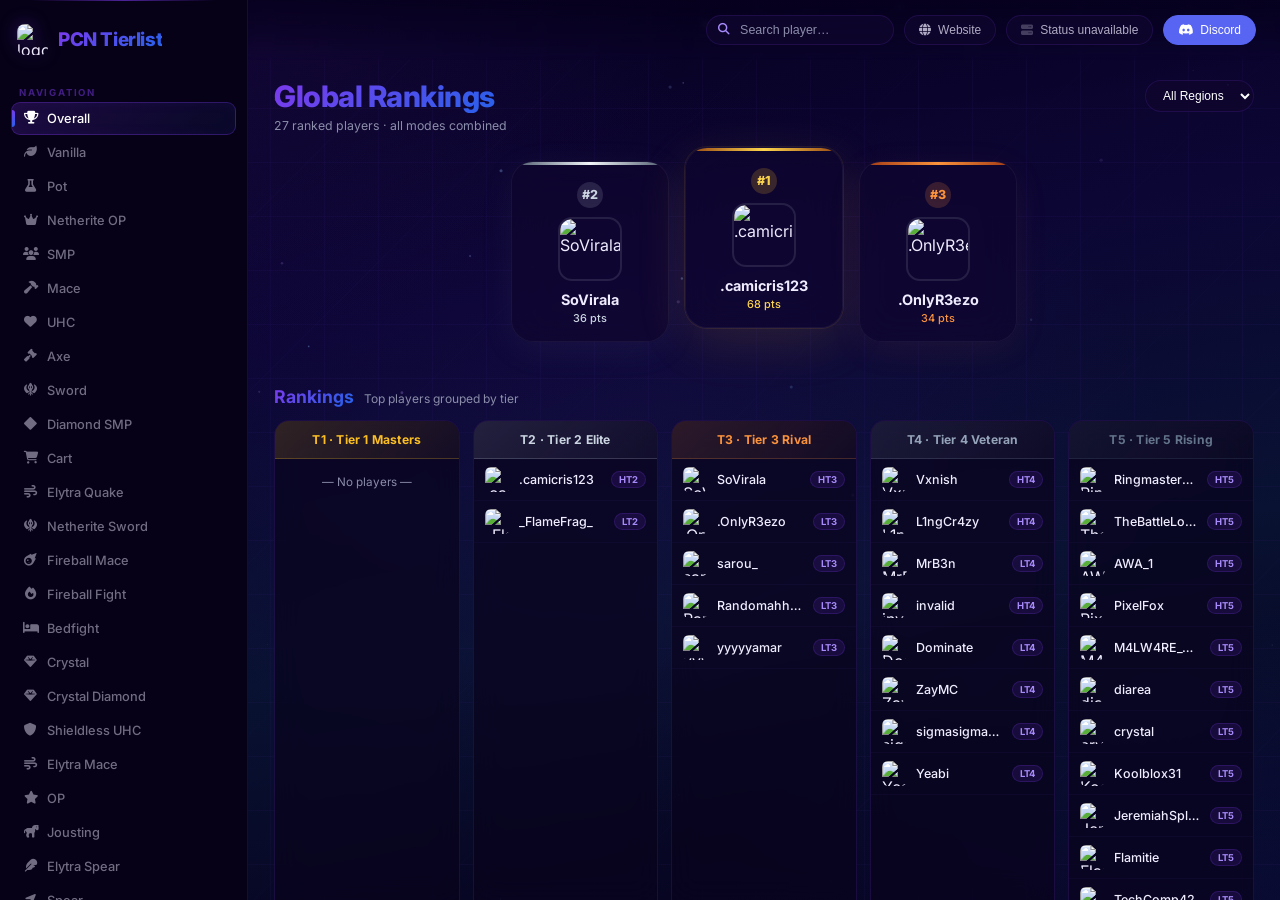
==== commit 585a16dc: "Refactor player data loading and refresh logic" ====
--- a/index.html
+++ b/index.html
@@ -785,8 +785,9 @@
   let currentMode   = 'overall';
   let currentRegion = 'ALL';
   let lbPage        = 1;
-
-  /* ─────────── DATA LOADING ─────────── */
+  let refreshInterval = null;
+
+  /* ─────────── DATA LOADING & REFRESH LOGIC ─────────── */
   function parse(raw) {
     if (!raw || !Array.isArray(raw)) return [];
     return raw.map(p => {
@@ -809,28 +810,68 @@
     players.sort((a, b) => b.score - a.score);
   }
 
-  const src = window.defaultPlayers || window.playersData || window.playerData;
-  if (src) {
-    players = parse(src); calcScores();
-  } else {
-    players = parse([
-      {ign:'CrystalKnight', region:'NA', tiers:'sword:ht1,pot:ht2,uhc:ht3,crystal:lt1,axe:ht2,mace:lt1'},
-      {ign:'VoidStriker',   region:'EU', tiers:'sword:lt2,pot:ht1,uhc:ht2,axe:lt1,crystal:ht3,sumo:ht1'},
-      {ign:'NebulaSword',   region:'AS', tiers:'sword:ht3,pot:lt2,uhc:ht4,mace:ht2,nodebuff:lt1'},
-      {ign:'StarPvP',       region:'SA', tiers:'sword:lt1,pot:ht3,crystal:ht2,axe:ht1,boxing:lt1'},
-      {ign:'CosmicBow',     region:'OCE',tiers:'sword:ht2,mace:lt2,uhc:lt1,pot:ht1,archer:ht1'},
-      {ign:'PrismBlade',    region:'NA', tiers:'sword:lt3,axe:ht3,crystal:lt2,bridges:ht2'},
-      {ign:'AuroraFight',   region:'EU', tiers:'pot:lt3,uhc:lt2,mace:ht3,gapple:ht2'},
-      {ign:'QuasarHit',     region:'AS', tiers:'sword:ht4,crystal:lt3,axe:lt2,sumo:lt2'},
-      {ign:'PulseMage',     region:'NA', tiers:'mace:ht4,pot:lt3,sword:lt3,boxing:ht3'},
-      {ign:'NovaArcher',    region:'EU', tiers:'uhc:ht4,crystal:lt4,sword:ht5,archer:lt2'},
-      {ign:'OrbitalOp',     region:'NA', tiers:'pot:ht4,axe:lt3,mace:lt3,op:ht3'},
-      {ign:'StellarCrys',   region:'EU', tiers:'sword:lt4,uhc:lt3,crystal:ht4,crystaldiamond:ht3'},
-      {ign:'GalaxySMP',     region:'SA', tiers:'smp:ht2,diamondsmp:ht2,vanilla:ht3'},
-      {ign:'CometAxe',      region:'NA', tiers:'axe:ht2,sword:ht3,netheritesword:lt2'},
-      {ign:'PhotonPot',     region:'AS', tiers:'pot:ht2,uhc:lt3,shieldlessuhc:ht3'}
-    ]);
-    calcScores();
+  function loadPlayerData() {
+    const src = window.defaultPlayers || window.playersData || window.playerData;
+    if (src) {
+      players = parse(src); 
+      calcScores();
+    } else {
+      // fallback mock data if external fails
+      players = parse([
+        {ign:'CrystalKnight', region:'NA', tiers:'sword:ht1,pot:ht2,uhc:ht3,crystal:lt1,axe:ht2,mace:lt1'},
+        {ign:'VoidStriker',   region:'EU', tiers:'sword:lt2,pot:ht1,uhc:ht2,axe:lt1,crystal:ht3,sumo:ht1'},
+        {ign:'NebulaSword',   region:'AS', tiers:'sword:ht3,pot:lt2,uhc:ht4,mace:ht2,nodebuff:lt1'},
+        {ign:'StarPvP',       region:'SA', tiers:'sword:lt1,pot:ht3,crystal:ht2,axe:ht1,boxing:lt1'},
+        {ign:'CosmicBow',     region:'OCE',tiers:'sword:ht2,mace:lt2,uhc:lt1,pot:ht1,archer:ht1'},
+        {ign:'PrismBlade',    region:'NA', tiers:'sword:lt3,axe:ht3,crystal:lt2,bridges:ht2'},
+        {ign:'AuroraFight',   region:'EU', tiers:'pot:lt3,uhc:lt2,mace:ht3,gapple:ht2'},
+        {ign:'QuasarHit',     region:'AS', tiers:'sword:ht4,crystal:lt3,axe:lt2,sumo:lt2'},
+        {ign:'PulseMage',     region:'NA', tiers:'mace:ht4,pot:lt3,sword:lt3,boxing:ht3'},
+        {ign:'NovaArcher',    region:'EU', tiers:'uhc:ht4,crystal:lt4,sword:ht5,archer:lt2'},
+        {ign:'OrbitalOp',     region:'NA', tiers:'pot:ht4,axe:lt3,mace:lt3,op:ht3'},
+        {ign:'StellarCrys',   region:'EU', tiers:'sword:lt4,uhc:lt3,crystal:ht4,crystaldiamond:ht3'},
+        {ign:'GalaxySMP',     region:'SA', tiers:'smp:ht2,diamondsmp:ht2,vanilla:ht3'},
+        {ign:'CometAxe',      region:'NA', tiers:'axe:ht2,sword:ht3,netheritesword:lt2'},
+        {ign:'PhotonPot',     region:'AS', tiers:'pot:ht2,uhc:lt3,shieldlessuhc:ht3'}
+      ]);
+      calcScores();
+    }
+  }
+
+  // Core refresh function: reloads from global data source & re-renders UI
+  function refreshPlayerDataAndUI() {
+    loadPlayerData();
+    // Preserve current view state
+    if (currentMode === 'overall') {
+      renderOverall();
+    } else {
+      renderMode(currentMode);
+    }
+  }
+
+  // Initialize auto-refresh (30 sec) and manual (R key)
+  function initAutoRefresh() {
+    if (refreshInterval) clearInterval(refreshInterval);
+    refreshInterval = setInterval(() => {
+      refreshPlayerDataAndUI();
+    }, 30000); // 30 seconds
+    
+    // Manual refresh on 'R' key press (case-insensitive)
+    window.addEventListener('keydown', (e) => {
+      if (e.key === 'r' || e.key === 'R') {
+        e.preventDefault(); // prevents browser default (reload page) but keeps functionality
+        refreshPlayerDataAndUI();
+        // Optional visual feedback for user
+        const statusDiv = document.getElementById('serverStatus');
+        const originalHTML = statusDiv.innerHTML;
+        statusDiv.innerHTML = `<i class="fa-solid fa-arrows-rotate fa-fw" style="color:#a78bfa;"></i> Refreshing...`;
+        setTimeout(() => {
+          if (statusDiv.innerHTML.includes('Refreshing')) {
+            statusDiv.innerHTML = originalHTML;
+          }
+        }, 800);
+      }
+    });
   }
 
   /* ─────────── HELPERS ─────────── */
@@ -901,7 +942,6 @@
 
   /* ─────────── RANKINGS (towers) ─────────── */
   function towersHTML(list, mode) {
-    // mode=null → group by best overall tier; mode=string → group by that mode's tier
     let html = '<div class="tower-grid">';
     for (const [name, info] of Object.entries(TOWER_GROUPS)) {
       const inTier = list.filter(p =>
@@ -1049,7 +1089,6 @@
   window.goPage = function (pg) {
     lbPage = pg;
     renderOverall();
-    // scroll to leaderboard section
     setTimeout(() => {
       const el = document.querySelector('.lb-header');
       if (el) el.scrollIntoView({ behavior: 'smooth', block: 'start' });
@@ -1209,7 +1248,7 @@
         vy: Math.random() * 0.22 + 0.07,
         vx: (Math.random() - 0.5) * 0.1,
         o: Math.random() * 0.32 + 0.08,
-        hue: Math.random() > 0.55 ? 263 : 218  // purple vs blue
+        hue: Math.random() > 0.55 ? 263 : 218
       });
     }
 
@@ -1229,9 +1268,11 @@
     frame();
   })();
 
-  /* ─────────── INIT ─────────── */
+  /* ─────────── INITIALIZATION ─────────── */
+  loadPlayerData();
   buildSidebar();
   renderOverall();
+  initAutoRefresh();  // start 30sec refresh + R key listener
 })();
 </script>
 </body>
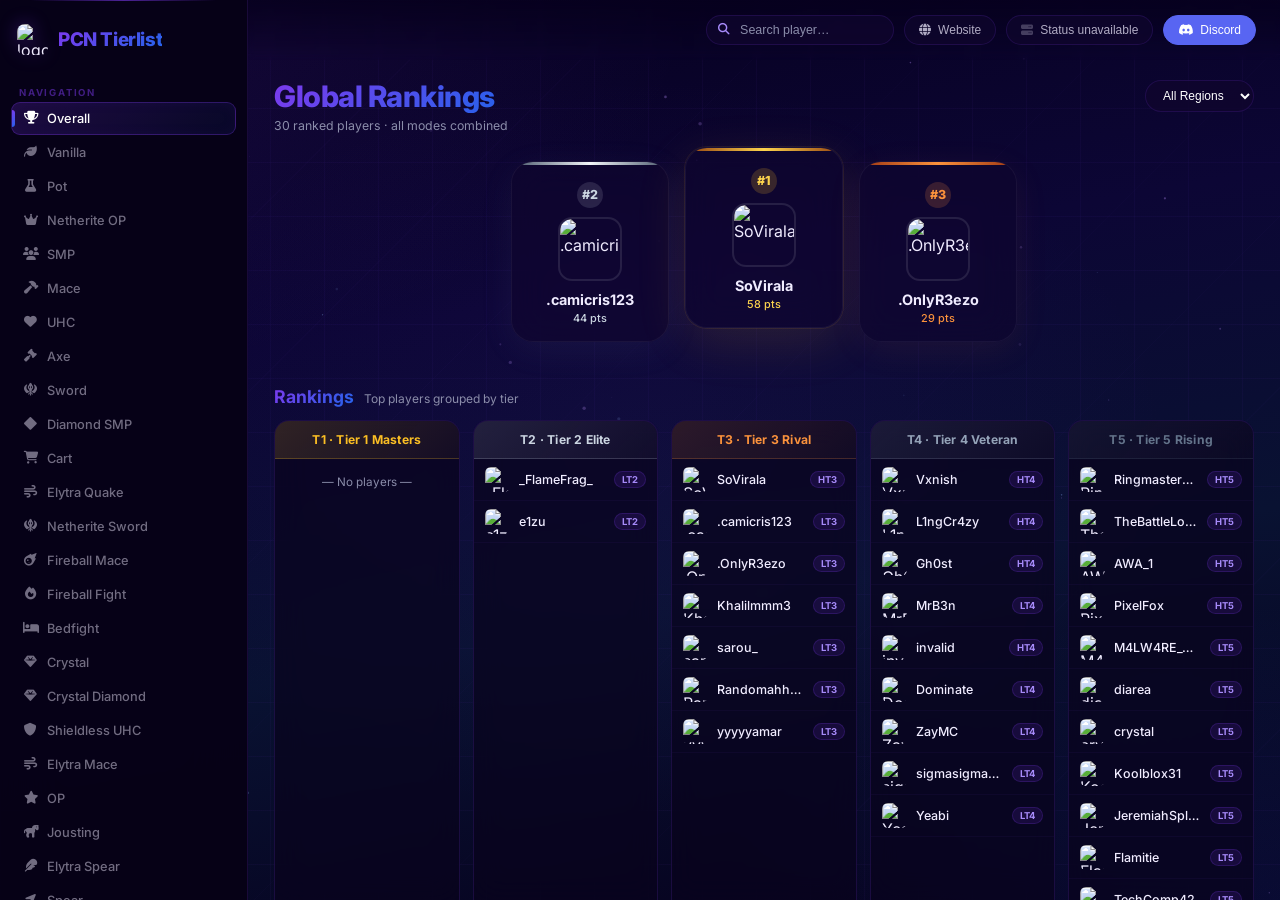
==== commit 03cad1fd: "Update index.html" ====
--- a/index.html
+++ b/index.html
@@ -4,7 +4,7 @@
   <meta charset="UTF-8">
   <meta name="viewport" content="width=device-width, initial-scale=1.0, user-scalable=yes">
   <title>PCN Tierlist</title>
-  <link rel="icon" type="image/x-icon" href="./favicon.ico">
+  <link rel="icon" type="image/png" href="https://apply.pcsmp.net/logo.png">
   <link href="https://fonts.googleapis.com/css2?family=Inter:wght@400;500;600;700;800&display=swap" rel="stylesheet">
   <link rel="stylesheet" href="https://cdnjs.cloudflare.com/ajax/libs/font-awesome/6.4.0/css/all.min.css">
   <style>
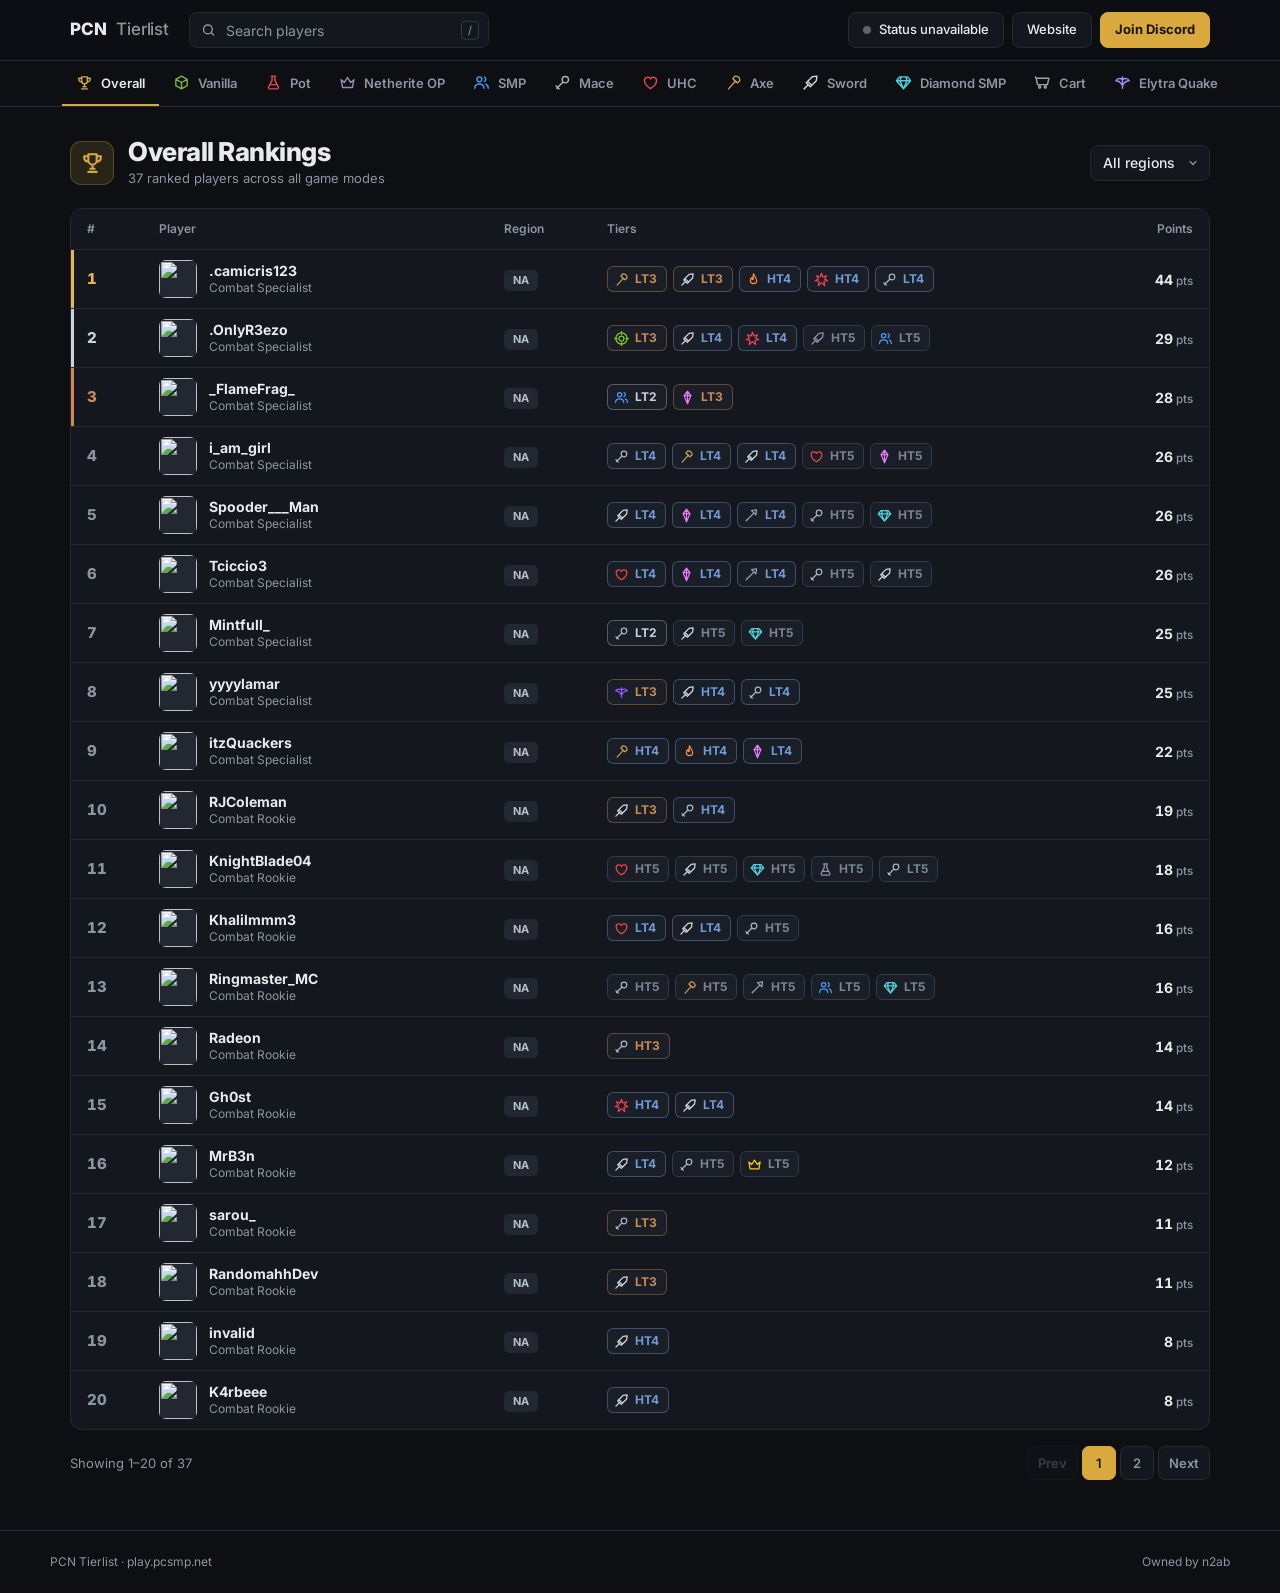
==== commit 84d55c91: "Update greeting message from 'Hello' to 'Goodbye'" ====
--- a/index.html
+++ b/index.html
@@ -1,793 +1,320 @@
 <!DOCTYPE html>
 <html lang="en">
 <head>
-  <meta charset="UTF-8">
-  <meta name="viewport" content="width=device-width, initial-scale=1.0, user-scalable=yes">
-  <title>PCN Tierlist</title>
-  <link rel="icon" type="image/png" href="https://apply.pcsmp.net/logo.png">
-  <link href="https://fonts.googleapis.com/css2?family=Inter:wght@400;500;600;700;800&display=swap" rel="stylesheet">
-  <link rel="stylesheet" href="https://cdnjs.cloudflare.com/ajax/libs/font-awesome/6.4.0/css/all.min.css">
-  <style>
-    *, *::before, *::after { margin: 0; padding: 0; box-sizing: border-box; }
-
-    :root {
-      --bg:          #06001c;
-      --sidebar-bg:  rgba(7, 2, 22, 0.96);
-      --vp:          #7c3aed;
-      --vb:          #2563eb;
-      --vp-hi:       #a78bfa;
-      --vb-hi:       #60a5fa;
-      --glow-p:      rgba(124, 58, 237, 0.38);
-      --glow-b:      rgba(37, 99, 235, 0.22);
-      --txt:         #f0ecff;
-      --txt-sub:     #8b8daa;
-      --border:      rgba(124, 58, 237, 0.16);
-      --card:        rgba(16, 6, 46, 0.60);
-      --card-hi:     rgba(28, 10, 70, 0.80);
-      --t1:          #fbbf24;
-      --t2:          #cbd5e1;
-      --t3:          #fb923c;
-      --t4:          #94a3b8;
-      --t5:          #64748b;
-      --grad:        linear-gradient(135deg, var(--vp), var(--vb));
-      --grad-soft:   linear-gradient(135deg, rgba(124,58,237,0.18), rgba(37,99,235,0.10));
-    }
-
-    body {
-      font-family: 'Inter', sans-serif;
-      background: var(--bg);
-      color: var(--txt);
-      display: flex;
-      height: 100vh;
-      overflow: hidden;
-    }
-
-    /* ─── LAYERED BACKGROUND ─── */
-    #bg-layer {
-      position: fixed; inset: 0; z-index: 0; pointer-events: none;
-      background:
-        radial-gradient(ellipse 90% 70% at 0% 0%,   rgba(124,58,237,0.13) 0%, transparent 60%),
-        radial-gradient(ellipse 80% 60% at 100% 100%, rgba(37,99,235,0.11) 0%, transparent 55%),
-        radial-gradient(ellipse 60% 60% at 50% 50%,  rgba(109,40,217,0.06) 0%, transparent 70%),
-        linear-gradient(170deg, #06001c 0%, #0c0635 35%, #091232 65%, #06001c 100%);
-    }
-
-    #bg-grid {
-      position: fixed; inset: 0; z-index: 0; pointer-events: none;
-      background-image:
-        linear-gradient(rgba(124,58,237,0.045) 1px, transparent 1px),
-        linear-gradient(90deg, rgba(124,58,237,0.045) 1px, transparent 1px);
-      background-size: 54px 54px;
-    }
-
-    /* faint diagonal shimmer lines */
-    #bg-lines {
-      position: fixed; inset: 0; z-index: 0; pointer-events: none;
-      background-image: repeating-linear-gradient(
-        -45deg,
-        transparent,
-        transparent 120px,
-        rgba(124,58,237,0.018) 120px,
-        rgba(124,58,237,0.018) 121px
-      );
-    }
-
-    #particle-canvas { position: fixed; inset: 0; z-index: 1; pointer-events: none; }
-
-    /* ─── SIDEBAR ─── */
-    .sidebar {
-      width: 248px;
-      background: var(--sidebar-bg);
-      backdrop-filter: blur(28px);
-      border-right: 1px solid var(--border);
-      display: flex;
-      flex-direction: column;
-      padding: 20px 11px 18px;
-      flex-shrink: 0;
-      overflow-y: auto;
-      z-index: 20;
-      transition: left 0.32s cubic-bezier(0.4,0,0.2,1);
-      position: relative;
-    }
-    /* top shimmer line */
-    .sidebar::after {
-      content: '';
-      position: absolute;
-      top: 0; left: 12%; right: 12%;
-      height: 1px;
-      background: linear-gradient(90deg, transparent, rgba(124,58,237,0.6), transparent);
-    }
-
-    .logo {
-      display: flex; align-items: center; gap: 10px;
-      padding: 4px 6px 2px;
-      margin-bottom: 22px;
-    }
-    .logo img {
-      width: 31px; height: 31px;
-      border-radius: 8px;
-      filter: drop-shadow(0 0 9px var(--glow-p));
-    }
-    .logo-text {
-      font-family: 'Inter', sans-serif;
-      font-weight: 800;
-      font-size: 1.18rem;
-      letter-spacing: -0.4px;
-      background: var(--grad);
-      -webkit-background-clip: text;
-      background-clip: text;
-      color: transparent;
-    }
-
-    .nav-label {
-      font-size: 0.6rem;
-      font-weight: 700;
-      letter-spacing: 1.8px;
-      text-transform: uppercase;
-      color: rgba(124,58,237,0.5);
-      padding: 8px 8px 4px;
-    }
-
-    .nav-item {
-      display: flex; align-items: center; gap: 9px;
-      padding: 8px 11px;
-      border-radius: 9px;
-      color: rgba(240,236,255,0.46);
-      font-weight: 500;
-      cursor: pointer;
-      transition: all 0.17s;
-      margin-bottom: 1px;
-      font-size: 0.8rem;
-      position: relative;
-      border: 1px solid transparent;
-    }
-    .nav-item i { width: 15px; text-align: center; font-size: 0.8rem; flex-shrink: 0; }
-    .nav-text { white-space: nowrap; overflow: hidden; text-overflow: ellipsis; }
-
-    .nav-item:hover {
-      background: rgba(124,58,237,0.1);
-      color: rgba(240,236,255,0.88);
-      border-color: rgba(124,58,237,0.17);
-    }
-    .nav-item.active {
-      background: linear-gradient(135deg, rgba(124,58,237,0.2), rgba(37,99,235,0.08));
-      color: #fff;
-      border-color: rgba(124,58,237,0.32);
-      box-shadow: inset 0 0 14px rgba(124,58,237,0.06);
-    }
-    .nav-item.active::before {
-      content: '';
-      position: absolute;
-      left: 0; top: 22%; bottom: 22%;
-      width: 3px;
-      background: var(--grad);
-      border-radius: 0 3px 3px 0;
-    }
-
-    .spacer { flex: 1; min-height: 10px; }
-
-    .server-pill {
-      display: flex; align-items: center; gap: 8px;
-      padding: 9px 13px;
-      background: rgba(124,58,237,0.07);
-      border: 1px solid var(--border);
-      border-radius: 11px;
-      font-size: 0.71rem;
-      color: var(--txt-sub);
-      line-height: 1.3;
-    }
-
-    /* ─── MAIN CONTENT ─── */
-    .main-content {
-      flex: 1; display: flex; flex-direction: column;
-      overflow: hidden; position: relative; z-index: 10;
-    }
-
-    .top-bar {
-      display: flex; align-items: center; justify-content: flex-end; gap: 10px;
-      padding: 15px 24px;
-      position: absolute; top: 0; right: 0; z-index: 25; width: 100%;
-      background: linear-gradient(180deg, rgba(6,0,28,0.78) 0%, transparent 100%);
-      backdrop-filter: blur(3px);
-    }
-
-    /* ─── BUTTONS ─── */
-    .btn {
-      background: rgba(16,6,46,0.80);
-      border: 1px solid var(--border);
-      color: rgba(240,236,255,0.72);
-      backdrop-filter: blur(10px);
-      padding: 7px 14px;
-      border-radius: 40px;
-      font-weight: 500;
-      font-size: 0.75rem;
-      cursor: pointer;
-      display: flex; align-items: center; gap: 7px;
-      transition: all 0.17s;
-      text-decoration: none;
-      font-family: 'Outfit', sans-serif;
-    }
-    .btn:hover {
-      background: rgba(124,58,237,0.18);
-      border-color: rgba(124,58,237,0.35);
-      color: #fff;
-      transform: translateY(-1px);
-    }
-    .btn-discord { background: #5865F2; border-color: #5865F2; color: #fff; }
-    .btn-discord:hover { background: #4752c4; border-color: #4752c4; }
-
-    /* ─── SEARCH ─── */
-    .search-wrap { position: relative; display: flex; align-items: center; }
-    .search-input {
-      background: rgba(16,6,46,0.80);
-      border: 1px solid var(--border);
-      color: #fff;
-      padding: 7px 13px 7px 33px;
-      border-radius: 40px;
-      font-size: 0.78rem;
-      font-weight: 500;
-      outline: none;
-      width: 188px;
-      transition: all 0.22s;
-      font-family: 'Outfit', sans-serif;
-    }
-    .search-input::placeholder { color: var(--txt-sub); }
-    .search-input:focus {
-      border-color: rgba(124,58,237,0.5);
-      width: 226px;
-      background: rgba(20,8,58,0.96);
-      box-shadow: 0 0 0 3px rgba(124,58,237,0.1);
-    }
-    .search-icon {
-      position: absolute; left: 12px;
-      color: var(--vp-hi); font-size: 0.72rem;
-      pointer-events: none;
-    }
-
-    /* ─── SEARCH OVERLAY ─── */
-    .search-overlay {
-      position: fixed;
-      top: 60px; right: 24px;
-      width: 356px; max-height: 68vh;
-      background: rgba(9,3,28,0.99);
-      border: 1px solid rgba(124,58,237,0.32);
-      border-radius: 18px;
-      z-index: 50; overflow: hidden;
-      backdrop-filter: blur(28px);
-      box-shadow: 0 26px 70px rgba(0,0,0,0.65), 0 0 44px rgba(124,58,237,0.09);
-      opacity: 0; pointer-events: none;
-      transform: translateY(-8px) scale(0.975);
-      transition: opacity 0.18s, transform 0.18s;
-    }
-    .search-overlay.visible {
-      opacity: 1; pointer-events: auto;
-      transform: translateY(0) scale(1);
-    }
-    .search-overlay-head {
-      padding: 11px 15px;
-      font-size: 0.72rem; font-weight: 700;
-      color: var(--vp-hi);
-      border-bottom: 1px solid var(--border);
-      background: rgba(124,58,237,0.07);
-      display: flex; justify-content: space-between; align-items: center;
-    }
-    .search-overlay-body { overflow-y: auto; max-height: calc(68vh - 42px); }
-
-    .sr-row {
-      display: flex; align-items: center; gap: 11px;
-      padding: 9px 15px;
-      border-bottom: 1px solid rgba(124,58,237,0.06);
-      cursor: pointer; transition: background 0.13s;
-    }
-    .sr-row:hover { background: rgba(124,58,237,0.1); }
-    .sr-row img { width: 34px; height: 34px; border-radius: 8px; }
-    .sr-ign { font-weight: 600; font-size: 0.83rem; }
-    .sr-rank { font-size: 0.68rem; color: var(--vp-hi); font-weight: 600; }
-    .sr-region {
-      margin-left: auto;
-      background: rgba(124,58,237,0.12);
-      border: 1px solid rgba(124,58,237,0.2);
-      padding: 2px 9px; border-radius: 20px;
-      font-size: 0.62rem; font-weight: 700;
-      color: rgba(167,139,250,0.9);
-    }
-    .search-empty {
-      padding: 30px 20px; text-align: center;
-      color: var(--txt-sub); font-size: 0.8rem;
-    }
-    .search-empty i { font-size: 1.6rem; opacity: 0.25; display: block; margin-bottom: 9px; }
-
-    /* ─── CONTENT SCROLL ─── */
-    .content-scroll { padding: 80px 26px 28px; overflow-y: auto; flex: 1; }
-
-    /* ─── HEADER ROW ─── */
-    .header-row {
-      display: flex; align-items: flex-start; justify-content: space-between;
-      margin-bottom: 28px; flex-wrap: wrap; gap: 14px;
-    }
-    .header-row h1 {
-      font-family: 'Inter', sans-serif;
-      font-weight: 800; font-size: 1.85rem; letter-spacing: -0.5px;
-      background: var(--grad);
-      -webkit-background-clip: text; background-clip: text; color: transparent;
-      line-height: 1.1;
-    }
-    .header-sub { font-size: 0.77rem; color: var(--txt-sub); margin-top: 5px; font-weight: 400; }
-
-    .region-select {
-      background: rgba(16,6,46,0.80);
-      border: 1px solid var(--border);
-      color: #fff; padding: 7px 13px;
-      border-radius: 40px; font-weight: 500;
-      font-size: 0.75rem; cursor: pointer; outline: none;
-      font-family: 'Outfit', sans-serif; transition: 0.17s;
-    }
-    .region-select option { background: #0c0635; }
-    .region-select:focus { border-color: var(--vp); }
-
-    /* ─── PODIUM ─── */
-    .podium {
-      display: flex; justify-content: center; align-items: flex-end;
-      gap: 16px; margin-bottom: 44px; flex-wrap: wrap;
-    }
-    .podium-card {
-      text-align: center; padding: 20px 22px 16px;
-      border-radius: 22px;
-      background: var(--card);
-      backdrop-filter: blur(18px);
-      border: 1px solid rgba(255,255,255,0.05);
-      transition: transform 0.28s cubic-bezier(0.34,1.56,0.64,1);
-      min-width: 158px; cursor: pointer;
-      position: relative; overflow: hidden;
-    }
-    .podium-card::before {
-      content: ''; position: absolute;
-      top: 0; left: 0; right: 0; height: 3px;
-    }
-    .podium-card::after {
-      content: ''; position: absolute; inset: 0;
-      opacity: 0; transition: opacity 0.2s;
-    }
-    .podium-card:hover::after { opacity: 1; }
-
-    .podium-card.gold::before { background: linear-gradient(90deg, #92400e, #fcd34d, #92400e); }
-    .podium-card.gold::after  { background: radial-gradient(ellipse at 50% 0%, rgba(251,191,36,0.09), transparent 70%); }
-    .podium-card.gold { transform: translateY(-14px); box-shadow: 0 14px 52px rgba(251,191,36,0.12), 0 0 0 1px rgba(251,191,36,0.09); }
-    .podium-card.gold:hover { transform: translateY(-22px) scale(1.02); }
-
-    .podium-card.silver::before { background: linear-gradient(90deg, #475569, #f1f5f9, #475569); }
-    .podium-card.silver::after  { background: radial-gradient(ellipse at 50% 0%, rgba(203,213,225,0.07), transparent 70%); }
-    .podium-card.silver { box-shadow: 0 8px 36px rgba(148,163,184,0.07); }
-    .podium-card.silver:hover { transform: translateY(-7px); }
-
-    .podium-card.bronze::before { background: linear-gradient(90deg, #9a3412, #fb923c, #9a3412); }
-    .podium-card.bronze::after  { background: radial-gradient(ellipse at 50% 0%, rgba(251,146,60,0.08), transparent 70%); }
-    .podium-card.bronze { box-shadow: 0 8px 36px rgba(251,146,60,0.07); }
-    .podium-card.bronze:hover { transform: translateY(-7px); }
-
-    .p-rank-num {
-      display: inline-flex; align-items: center; justify-content: center;
-      width: 26px; height: 26px; border-radius: 50%;
-      font-weight: 800; font-size: 0.78rem;
-      margin-bottom: 9px; position: relative; z-index: 1;
-    }
-    .gold .p-rank-num   { background: rgba(251,191,36,0.18); color: #fcd34d; }
-    .silver .p-rank-num { background: rgba(203,213,225,0.14); color: #cbd5e1; }
-    .bronze .p-rank-num { background: rgba(251,146,60,0.18);  color: #fb923c; }
-
-    .podium-card img {
-      width: 64px; height: 64px; border-radius: 14px;
-      display: block; margin: 0 auto 10px;
-      border: 2px solid rgba(255,255,255,0.1);
-      object-fit: cover; position: relative; z-index: 1;
-    }
-    .p-name { font-weight: 700; font-size: 0.9rem; margin-bottom: 3px; position: relative; z-index: 1; }
-    .p-pts  { font-size: 0.68rem; font-weight: 500; position: relative; z-index: 1; }
-    .gold .p-pts   { color: #fcd34d; }
-    .silver .p-pts { color: #cbd5e1; }
-    .bronze .p-pts { color: #fb923c; }
-
-    /* ─── SECTION TITLES ─── */
-    .section-heading {
-      display: flex; align-items: baseline; gap: 10px; margin-bottom: 13px;
-    }
-    .section-heading h2 {
-      font-family: 'Inter', sans-serif;
-      font-weight: 700; font-size: 1.1rem;
-      background: var(--grad);
-      -webkit-background-clip: text; background-clip: text; color: transparent;
-    }
-    .section-heading p { font-size: 0.75rem; color: var(--txt-sub); }
-
-    /* ─── RANKINGS TOWER GRID ─── */
-    .tower-grid {
-      display: grid;
-      grid-template-columns: repeat(5, 1fr);
-      gap: 13px; margin-bottom: 36px;
-    }
-    .tower-col {
-      background: rgba(9,3,28,0.68);
-      border: 1px solid var(--border);
-      border-radius: 15px; overflow: hidden;
-      backdrop-filter: blur(14px);
-      transition: transform 0.22s, box-shadow 0.22s;
-    }
-    .tower-col:hover { transform: translateY(-4px); box-shadow: 0 14px 44px rgba(124,58,237,0.1); }
-
-    .tower-header {
-      padding: 11px 13px; font-weight: 700;
-      text-align: center; font-size: 0.76rem; letter-spacing: 0.2px;
-    }
-    .tower-header.t1 { background: linear-gradient(135deg,rgba(251,191,36,0.16),rgba(251,191,36,0.04)); color: var(--t1); border-bottom: 1px solid rgba(251,191,36,0.22); }
-    .tower-header.t2 { background: linear-gradient(135deg,rgba(203,213,225,0.13),rgba(203,213,225,0.03)); color: var(--t2); border-bottom: 1px solid rgba(203,213,225,0.18); }
-    .tower-header.t3 { background: linear-gradient(135deg,rgba(251,146,60,0.14),rgba(251,146,60,0.03));  color: var(--t3); border-bottom: 1px solid rgba(251,146,60,0.2); }
-    .tower-header.t4 { background: linear-gradient(135deg,rgba(148,163,184,0.13),rgba(148,163,184,0.03)); color: var(--t4); border-bottom: 1px solid rgba(148,163,184,0.18); }
-    .tower-header.t5 { background: linear-gradient(135deg,rgba(100,116,139,0.12),rgba(100,116,139,0.02)); color: var(--t5); border-bottom: 1px solid rgba(100,116,139,0.16); }
-
-    .tower-list { max-height: 52vh; overflow-y: auto; }
-    .tower-item {
-      display: flex; align-items: center; gap: 9px;
-      padding: 8px 11px;
-      border-bottom: 1px solid rgba(124,58,237,0.05);
-      cursor: pointer; transition: background 0.13s, padding-left 0.13s;
-    }
-    .tower-item:hover { background: rgba(124,58,237,0.09); padding-left: 15px; }
-    .tower-item img { width: 25px; height: 25px; border-radius: 6px; }
-    .tower-name { font-size: 0.78rem; font-weight: 500; flex: 1; white-space: nowrap; overflow: hidden; text-overflow: ellipsis; }
-    .tower-badge {
-      font-size: 0.59rem; font-weight: 700;
-      padding: 2px 7px; border-radius: 20px;
-      background: rgba(124,58,237,0.13);
-      color: var(--vp-hi);
-      border: 1px solid rgba(124,58,237,0.2);
-      flex-shrink: 0;
-    }
-    .tower-empty { padding: 16px; text-align: center; color: var(--txt-sub); font-size: 0.73rem; }
-
-    /* ─── LEADERBOARD HEADER ─── */
-    .lb-header {
-      display: flex; align-items: baseline; gap: 10px; margin-bottom: 13px;
-    }
-    .lb-header h2 {
-      font-family: 'Inter', sans-serif;
-      font-weight: 700; font-size: 1.1rem;
-      background: var(--grad);
-      -webkit-background-clip: text; background-clip: text; color: transparent;
-    }
-    .lb-header span { font-size: 0.74rem; color: var(--txt-sub); }
-
-    /* ─── PLAYER ROWS ─── */
-    .player-row {
-      display: flex; align-items: center;
-      background: var(--card);
-      border: 1px solid rgba(124,58,237,0.07);
-      border-radius: 13px; margin-bottom: 6px;
-      padding: 10px 15px; cursor: pointer;
-      transition: all 0.17s; gap: 13px;
-      backdrop-filter: blur(8px);
-    }
-    .player-row:hover {
-      background: var(--card-hi);
-      border-color: rgba(124,58,237,0.28);
-      transform: translateY(-2px);
-      box-shadow: 0 6px 22px rgba(124,58,237,0.09);
-    }
-    .rank-num {
-      font-weight: 800; font-size: 1rem; width: 46px; flex-shrink: 0;
-      background: var(--grad);
-      -webkit-background-clip: text; background-clip: text; color: transparent;
-    }
-    .rank-num.r1 { color: #fcd34d !important; background: none; -webkit-text-fill-color: #fcd34d; }
-    .rank-num.r2 { color: #cbd5e1 !important; background: none; -webkit-text-fill-color: #cbd5e1; }
-    .rank-num.r3 { color: #fb923c !important; background: none; -webkit-text-fill-color: #fb923c; }
-
-    .player-avatar {
-      width: 38px; height: 38px; border-radius: 8px;
-      background: rgba(16,6,46,0.9); object-fit: cover;
-      border: 1px solid rgba(124,58,237,0.14); flex-shrink: 0;
-    }
-    .player-ign { font-weight: 600; flex: 1; font-size: 0.9rem; }
-    .player-region {
-      background: rgba(124,58,237,0.1);
-      border: 1px solid rgba(124,58,237,0.18);
-      padding: 2px 9px; border-radius: 40px;
-      font-size: 0.63rem; font-weight: 700;
-      color: rgba(167,139,250,0.85); flex-shrink: 0;
-    }
-    .player-score { font-size: 0.73rem; color: var(--txt-sub); font-weight: 500; flex-shrink: 0; }
-
-    .tier-badge {
-      padding: 3px 10px; border-radius: 40px;
-      font-weight: 700; font-size: 0.64rem;
-      letter-spacing: 0.4px; flex-shrink: 0;
-      border: 1px solid transparent;
-    }
-    .tier-ht1 { color: #fcd34d; background: rgba(252,211,77,0.09);  border-color: rgba(252,211,77,0.18); }
-    .tier-lt1 { color: #f59e0b; background: rgba(245,158,11,0.09);  border-color: rgba(245,158,11,0.18); }
-    .tier-ht2 { color: #f1f5f9; background: rgba(241,245,249,0.07); border-color: rgba(241,245,249,0.14); }
-    .tier-lt2 { color: #cbd5e1; background: rgba(203,213,225,0.07); border-color: rgba(203,213,225,0.14); }
-    .tier-ht3 { color: #fb923c; background: rgba(251,146,60,0.09);  border-color: rgba(251,146,60,0.18); }
-    .tier-lt3 { color: #ea580c; background: rgba(234,88,12,0.09);   border-color: rgba(234,88,12,0.16); }
-    .tier-ht4 { color: #94a3b8; background: rgba(148,163,184,0.07); border-color: rgba(148,163,184,0.14); }
-    .tier-lt4 { color: #64748b; background: rgba(100,116,139,0.07); border-color: rgba(100,116,139,0.13); }
-    .tier-ht5 { color: #64748b; background: rgba(71,85,105,0.07);   border-color: rgba(71,85,105,0.12); }
-    .tier-lt5 { color: #475569; background: rgba(51,65,85,0.07);    border-color: rgba(51,65,85,0.11); }
-    .tier-unranked { color: #475569; background: rgba(71,85,105,0.05); }
-
-    /* ─── PAGINATION ─── */
-    .pagination {
-      display: flex; align-items: center; justify-content: center;
-      gap: 5px; margin: 20px 0 6px; flex-wrap: wrap;
-    }
-    .pg-btn {
-      display: flex; align-items: center; justify-content: center;
-      min-width: 34px; height: 34px; padding: 0 9px;
-      background: rgba(16,6,46,0.75);
-      border: 1px solid var(--border);
-      border-radius: 8px; color: rgba(240,236,255,0.55);
-      font-size: 0.78rem; font-weight: 600;
-      cursor: pointer; transition: all 0.15s;
-      font-family: 'Outfit', sans-serif;
-      user-select: none;
-    }
-    .pg-btn:hover:not(:disabled):not(.active) {
-      background: rgba(124,58,237,0.16);
-      border-color: rgba(124,58,237,0.33);
-      color: #fff;
-    }
-    .pg-btn.active {
-      background: var(--grad); border-color: transparent;
-      color: #fff; box-shadow: 0 0 18px rgba(124,58,237,0.28);
-    }
-    .pg-btn:disabled { opacity: 0.24; cursor: not-allowed; }
-    .pg-dots { color: var(--txt-sub); font-size: 0.8rem; padding: 0 3px; line-height: 34px; }
-
-    /* ─── PROFILE MODAL ─── */
-    .modal {
-      position: fixed; inset: 0;
-      background: rgba(0,0,18,0.86);
-      backdrop-filter: blur(18px);
-      display: flex; align-items: center; justify-content: center;
-      z-index: 1000; opacity: 0; pointer-events: none; transition: opacity 0.22s;
-    }
-    .modal.active { opacity: 1; pointer-events: auto; }
-
-    .modal-card {
-      background: linear-gradient(148deg, rgba(7,2,22,0.99), rgba(13,7,36,0.99));
-      border: 1px solid rgba(124,58,237,0.28);
-      border-radius: 24px; padding: 26px;
-      max-width: 510px; width: 92%; max-height: 84vh;
-      overflow-y: auto;
-      box-shadow: 0 36px 90px rgba(0,0,0,0.75), 0 0 60px rgba(124,58,237,0.08);
-    }
-    .modal-top {
-      display: flex; gap: 15px; align-items: center;
-      flex-wrap: wrap; margin-bottom: 20px;
-    }
-    .modal-top img {
-      width: 68px; height: 68px; border-radius: 16px;
-      border: 2px solid rgba(124,58,237,0.28);
-      box-shadow: 0 0 22px rgba(124,58,237,0.14);
-    }
-    .modal-name {
-      font-family: 'Inter', sans-serif;
-      font-size: 1.35rem; font-weight: 800;
-      background: var(--grad);
-      -webkit-background-clip: text; background-clip: text; color: transparent;
-      margin-bottom: 5px;
-    }
-    .modal-meta { font-size: 0.78rem; color: var(--txt-sub); line-height: 1.7; }
-    .modal-meta strong { color: rgba(240,236,255,0.82); font-weight: 600; }
-
-    .modal-divider { height: 1px; background: var(--border); margin: 16px 0; }
-    .modal-lbl {
-      font-size: 0.68rem; font-weight: 700;
-      letter-spacing: 1.2px; text-transform: uppercase;
-      color: var(--vp-hi); margin-bottom: 11px;
-    }
-    .modal-badges { display: flex; flex-wrap: wrap; gap: 5px; }
-    .modal-badge {
-      background: rgba(124,58,237,0.1);
-      border: 1px solid rgba(124,58,237,0.2);
-      padding: 4px 10px; border-radius: 7px;
-      font-size: 0.68rem; font-weight: 600;
-      color: rgba(240,236,255,0.82);
-    }
-    .close-modal-btn {
-      margin-top: 20px; background: var(--grad);
-      border: none; color: #fff;
-      padding: 9px 24px; border-radius: 40px;
-      font-weight: 700; cursor: pointer;
-      font-family: 'Outfit', sans-serif; font-size: 0.83rem;
-      transition: opacity 0.15s, transform 0.15s;
-    }
-    .close-modal-btn:hover { opacity: 0.82; transform: translateY(-1px); }
-
-    /* ─── SCROLLBARS ─── */
-    ::-webkit-scrollbar { width: 4px; height: 4px; }
-    ::-webkit-scrollbar-track { background: rgba(124,58,237,0.04); }
-    ::-webkit-scrollbar-thumb { background: rgba(124,58,237,0.28); border-radius: 10px; }
-    ::-webkit-scrollbar-thumb:hover { background: rgba(124,58,237,0.44); }
-
-    /* ─── MOBILE ─── */
-    .hamburger {
-      display: none;
-      position: fixed; top: 13px; left: 13px; z-index: 35;
-      background: rgba(16,6,46,0.9);
-      border: 1px solid var(--border);
-      border-radius: 9px; padding: 7px 9px;
-      cursor: pointer; color: #fff;
-      font-size: 0.9rem; backdrop-filter: blur(10px);
-      transition: 0.15s;
-    }
-    .hamburger:hover { background: rgba(124,58,237,0.2); }
-
-    .sidebar-overlay {
-      display: none; position: fixed; inset: 0;
-      background: rgba(0,0,0,0.48); z-index: 19;
-      backdrop-filter: blur(2px);
-    }
-    .sidebar-overlay.show { display: block; }
-
-    @media (max-width: 1160px) { .tower-grid { grid-template-columns: repeat(3, 1fr); } }
-    @media (max-width: 900px) {
-      .tower-grid { grid-template-columns: repeat(2, 1fr); }
-      .content-scroll { padding: 80px 15px 20px; }
-      .sidebar { position: fixed; left: -255px; height: 100%; top: 0; z-index: 30; }
-      .sidebar.open { left: 0; box-shadow: 0 0 70px rgba(0,0,0,0.85); }
-      .hamburger { display: flex; }
-      .search-overlay { right: 10px; width: calc(100vw - 20px); }
-      .top-bar { padding: 13px 14px 13px 52px; }
-    }
-    @media (max-width: 560px) {
-      .tower-grid { grid-template-columns: 1fr 1fr; }
-      .podium { gap: 9px; }
-      .podium-card { min-width: 115px; padding: 15px 13px 13px; }
-      .podium-card img { width: 52px; height: 52px; }
-    }
-  </style>
+<meta charset="UTF-8">
+<meta name="viewport" content="width=device-width, initial-scale=1">
+<meta name="theme-color" content="#0d0f13">
+<title>PCN Tierlist</title>
+<link rel="icon" type="image/png" href="https://apply.pcsmp.net/logo.png">
+<link href="https://fonts.googleapis.com/css2?family=Inter:wght@400;500;600;700;800&display=swap" rel="stylesheet">
+<style>
+*,*::before,*::after{margin:0;padding:0;box-sizing:border-box}
+:root{--bg:#0d0f13;--s1:#14171d;--s2:#1a1e26;--s3:#222731;--bd:#242933;--bd2:#323948;--tx:#e8eaee;--mu:#8d95a3;--ac:#d9a93e;--t1:#e6b84a;--t2:#c9d1dc;--t3:#cd8a52;--t4:#6f9bd9;--t5:#7b8494}
+html{scroll-behavior:smooth}
+body{font-family:'Inter',system-ui,sans-serif;background:var(--bg);color:var(--tx);font-size:14px;line-height:1.5;min-height:100vh;display:flex;flex-direction:column;-webkit-font-smoothing:antialiased}
+button,select,input{font-family:inherit;font-size:inherit;color:inherit}
+button{cursor:pointer}
+a{color:inherit;text-decoration:none}
+:focus-visible{outline:2px solid var(--ac);outline-offset:2px}
+svg{display:block;flex-shrink:0}
+.header{position:sticky;top:0;z-index:40;background:rgba(13,15,19,.92);backdrop-filter:blur(12px);border-bottom:1px solid var(--bd)}
+.header-in{max-width:1180px;margin:0 auto;height:60px;padding:0 20px;display:flex;align-items:center;gap:20px}
+.brand{display:flex;align-items:center;gap:10px;font-weight:800;font-size:17px;letter-spacing:-.2px}
+.brand img{width:28px;height:28px;border-radius:6px}
+.brand span{color:var(--mu);font-weight:500}
+.spacer{flex:1}
+.search{position:relative;width:300px}
+.search svg{position:absolute;left:12px;top:50%;transform:translateY(-50%);color:var(--mu);pointer-events:none}
+.search input{width:100%;height:36px;background:var(--s1);border:1px solid var(--bd);border-radius:8px;padding:0 40px 0 36px;outline:none;transition:border-color .15s}
+.search input::placeholder{color:var(--mu)}
+.search input:focus{border-color:var(--bd2);background:var(--s2)}
+.search kbd{position:absolute;right:10px;top:50%;transform:translateY(-50%);font-family:inherit;font-size:11px;color:var(--mu);border:1px solid var(--bd2);border-radius:4px;padding:0 6px;pointer-events:none}
+.results{position:absolute;top:44px;left:0;right:0;background:var(--s1);border:1px solid var(--bd2);border-radius:10px;box-shadow:0 18px 50px rgba(0,0,0,.6);max-height:380px;overflow-y:auto;display:none}
+.results.open{display:block}
+.res{display:flex;align-items:center;gap:10px;padding:9px 12px;cursor:pointer}
+.res:hover,.res:focus-visible{background:var(--s2)}
+.res img{width:28px;height:28px;border-radius:5px}
+.res b{font-weight:600;display:block;line-height:1.2}
+.res small{color:var(--mu);font-size:12px}
+.res .rg{margin-left:auto}
+.res-empty{padding:18px;text-align:center;color:var(--mu)}
+.links{display:flex;align-items:center;gap:8px}
+.link{height:36px;padding:0 14px;display:inline-flex;align-items:center;gap:8px;border-radius:8px;border:1px solid var(--bd);background:var(--s1);font-weight:500;font-size:13px;transition:background .15s,border-color .15s}
+.link:hover{background:var(--s2);border-color:var(--bd2)}
+.link.primary{background:var(--ac);border-color:var(--ac);color:#17120a;font-weight:700}
+.link.primary:hover{background:#e6b84a}
+.dot{width:8px;height:8px;border-radius:50%;background:#5b6372}
+.dot.on{background:#3ecf6e}
+.dot.off{background:#e5484d}
+.tabs-wrap{border-bottom:1px solid var(--bd);background:var(--bg);position:sticky;top:60px;z-index:30}
+.tabs{max-width:1180px;margin:0 auto;padding:0 12px;display:flex;overflow-x:auto;scrollbar-width:thin;scrollbar-color:var(--bd2) transparent}
+.tab{display:flex;align-items:center;gap:8px;padding:13px 14px;background:none;border:0;border-bottom:2px solid transparent;color:var(--mu);font-weight:600;font-size:13px;white-space:nowrap;transition:color .15s,border-color .15s}
+.tab:hover{color:var(--tx)}
+.tab.on{color:var(--tx);border-bottom-color:var(--ac)}
+.wrap{flex:1;width:100%;max-width:1180px;margin:0 auto;padding:30px 20px 50px}
+.head{display:flex;align-items:center;justify-content:space-between;gap:16px;flex-wrap:wrap;margin-bottom:20px}
+.head-l{display:flex;align-items:center;gap:14px}
+.head h1{font-size:26px;font-weight:800;letter-spacing:-.5px;line-height:1.15}
+.head p{color:var(--mu);font-size:13px;margin-top:2px}
+.sel{position:relative}
+.sel select{appearance:none;-webkit-appearance:none;height:36px;background:var(--s1);border:1px solid var(--bd);border-radius:8px;padding:0 34px 0 12px;font-weight:500;cursor:pointer;outline:none}
+.sel select:hover{border-color:var(--bd2)}
+.sel select option{background:var(--s1)}
+.sel svg{position:absolute;right:11px;top:50%;transform:translateY(-50%);color:var(--mu);pointer-events:none}
+.card{background:var(--s1);border:1px solid var(--bd);border-radius:12px;overflow:hidden}
+.scroll{overflow-x:auto}
+table{width:100%;border-collapse:collapse}
+th{text-align:left;font-size:12px;font-weight:600;color:var(--mu);padding:11px 16px;border-bottom:1px solid var(--bd);background:var(--s1);white-space:nowrap}
+td{padding:10px 16px;border-bottom:1px solid var(--bd);vertical-align:middle}
+tbody tr:last-child td{border-bottom:0}
+tbody tr{cursor:pointer;transition:background .12s}
+tbody tr:hover{background:var(--s2)}
+tr.p1 td:first-child{box-shadow:inset 3px 0 var(--t1)}
+tr.p2 td:first-child{box-shadow:inset 3px 0 var(--t2)}
+tr.p3 td:first-child{box-shadow:inset 3px 0 var(--t3)}
+.c-rank{width:72px;font-weight:800;font-size:15px;color:var(--mu);font-variant-numeric:tabular-nums}
+.p1 .c-rank{color:var(--t1)}
+.p2 .c-rank{color:var(--t2)}
+.p3 .c-rank{color:var(--t3)}
+.player{display:flex;align-items:center;gap:12px;min-width:210px}
+.player img{width:38px;height:38px;border-radius:7px;background:var(--s3)}
+.player b{display:block;font-weight:700;font-size:14px;line-height:1.25}
+.player small{display:block;color:var(--mu);font-size:12px}
+.own{display:inline-block;margin-left:8px;padding:0 6px;border:1px solid rgba(217,169,62,.5);border-radius:4px;color:var(--ac);font-size:10px;font-weight:700;letter-spacing:.4px;text-transform:uppercase;vertical-align:2px}
+.rg{display:inline-block;padding:2px 9px;border-radius:5px;background:var(--s3);color:#b7beca;font-size:11px;font-weight:700}
+.tiers{display:flex;flex-wrap:wrap;gap:6px}
+.chip{display:inline-flex;align-items:center;gap:6px;height:26px;padding:0 9px 0 6px;border-radius:6px;background:var(--s2);border:1px solid var(--bd2);font-size:12px;font-weight:700;white-space:nowrap}
+.chip.t1{color:var(--t1);border-color:rgba(230,184,74,.45)}
+.chip.t2{color:var(--t2);border-color:rgba(201,209,220,.35)}
+.chip.t3{color:var(--t3);border-color:rgba(205,138,82,.4)}
+.chip.t4{color:var(--t4);border-color:rgba(111,155,217,.4)}
+.chip.t5{color:var(--t5)}
+.c-pts{text-align:right;font-weight:700;font-variant-numeric:tabular-nums;white-space:nowrap}
+.c-pts small{color:var(--mu);font-weight:500;margin-left:3px}
+.empty{padding:60px 20px;text-align:center;color:var(--mu)}
+.empty b{display:block;color:var(--tx);font-size:15px;margin-bottom:4px}
+.pager{display:flex;align-items:center;justify-content:space-between;gap:12px;margin-top:16px;flex-wrap:wrap}
+.pager span{color:var(--mu);font-size:13px}
+.pages{display:flex;gap:4px}
+.pg{min-width:34px;height:34px;padding:0 10px;display:inline-flex;align-items:center;justify-content:center;background:var(--s1);border:1px solid var(--bd);border-radius:7px;font-weight:600;font-size:13px;color:var(--mu);transition:all .15s}
+.pg:hover:not(:disabled):not(.on){color:var(--tx);border-color:var(--bd2);background:var(--s2)}
+.pg.on{background:var(--ac);border-color:var(--ac);color:#17120a}
+.pg:disabled{opacity:.35;cursor:not-allowed}
+.gap{align-self:center;color:var(--mu);padding:0 4px}
+.modal{position:fixed;inset:0;z-index:100;background:rgba(5,6,9,.75);display:flex;align-items:center;justify-content:center;padding:16px;opacity:0;pointer-events:none;transition:opacity .18s}
+.modal.open{opacity:1;pointer-events:auto}
+.dialog{width:100%;max-width:560px;max-height:88vh;overflow-y:auto;background:var(--s1);border:1px solid var(--bd2);border-radius:14px;box-shadow:0 30px 80px rgba(0,0,0,.6);transform:translateY(8px);transition:transform .18s}
+.modal.open .dialog{transform:none}
+.d-head{display:flex;align-items:center;gap:16px;padding:22px 22px 18px;border-bottom:1px solid var(--bd);position:relative}
+.d-head img{width:68px;height:68px;border-radius:10px;background:var(--s3)}
+.d-head h2{font-size:21px;font-weight:800;letter-spacing:-.3px;line-height:1.2}
+.d-head p{color:var(--ac);font-weight:600;font-size:13px;margin-top:2px}
+.x{position:absolute;top:14px;right:14px;width:32px;height:32px;display:flex;align-items:center;justify-content:center;background:none;border:0;border-radius:7px;color:var(--mu)}
+.x:hover{background:var(--s3);color:var(--tx)}
+.d-stats{display:grid;grid-template-columns:repeat(3,1fr);border-bottom:1px solid var(--bd)}
+.d-stat{padding:14px 22px;border-right:1px solid var(--bd)}
+.d-stat:last-child{border-right:0}
+.d-stat small{display:block;color:var(--mu);font-size:12px}
+.d-stat b{font-size:18px;font-weight:800}
+.d-body{padding:18px 22px 22px}
+.d-body h3{font-size:12px;font-weight:700;color:var(--mu);margin-bottom:10px}
+.d-grid{display:grid;grid-template-columns:1fr 1fr;gap:8px}
+.d-row{display:flex;align-items:center;gap:10px;padding:8px 10px;background:var(--s2);border:1px solid var(--bd);border-radius:8px;font-weight:600;font-size:13px}
+.d-row .chip{margin-left:auto;height:24px;padding:0 8px}
+.footer{border-top:1px solid var(--bd);padding:22px 20px;color:var(--mu);font-size:12px}
+.footer div{max-width:1180px;margin:0 auto;display:flex;justify-content:space-between;gap:12px;flex-wrap:wrap}
+.toast{position:fixed;bottom:20px;left:50%;transform:translate(-50%,10px);background:var(--s3);border:1px solid var(--bd2);padding:9px 16px;border-radius:8px;font-weight:600;font-size:13px;opacity:0;pointer-events:none;transition:all .2s;z-index:120}
+.toast.show{opacity:1;transform:translate(-50%,0)}
+::-webkit-scrollbar{width:8px;height:8px}
+::-webkit-scrollbar-thumb{background:var(--bd2);border-radius:8px}
+::-webkit-scrollbar-track{background:transparent}
+@media(max-width:900px){.links .link:not(.primary){display:none}.search{width:220px}.c-tiers{display:none}}
+@media(max-width:640px){.header-in{gap:10px;padding:0 12px}.brand span{display:none}.search{flex:1;width:auto}.search kbd{display:none}.wrap{padding:22px 12px 40px}.c-reg{display:none}th,td{padding:10px 12px}.c-rank{width:52px}.head h1{font-size:22px}.d-grid{grid-template-columns:1fr}.links .primary{display:none}}
+@media(prefers-reduced-motion:reduce){*{transition:none!important;scroll-behavior:auto!important}}
+</style>
 </head>
 <body>
 
-<!-- Background Layers -->
-<div id="bg-layer"></div>
-<div id="bg-grid"></div>
-<div id="bg-lines"></div>
-<canvas id="particle-canvas"></canvas>
-
-<div class="sidebar-overlay" id="sidebarOverlay" onclick="closeSidebar()"></div>
-<button class="hamburger" onclick="toggleSidebar()"><i class="fa-solid fa-bars"></i></button>
-
-<!-- ─── SIDEBAR ─── -->
-<div class="sidebar" id="sidebar">
-  <div class="logo">
-    <img src="https://tierlist.pcsmp.net/logo.png" alt="logo">
-    <span class="logo-text">PCN Tierlist</span>
+<header class="header">
+  <div class="header-in">
+    <a class="brand" href="#overall">
+      <img src="https://tierlist.pcsmp.net/logo.png" alt="" onerror="this.style.display='none'">
+      PCN <span>Tierlist</span>
+    </a>
+    <div class="search">
+      <svg width="15" height="15" viewBox="0 0 24 24" fill="none" stroke="currentColor" stroke-width="2.2" stroke-linecap="round"><circle cx="11" cy="11" r="7"/><path d="M20 20l-3.5-3.5"/></svg>
+      <input id="q" type="text" placeholder="Search players" autocomplete="off" spellcheck="false" aria-label="Search players">
+      <kbd>/</kbd>
+      <div class="results" id="results"></div>
+    </div>
+    <div class="spacer"></div>
+    <nav class="links">
+      <div class="link" id="status"><span class="dot"></span><span>Server</span></div>
+      <a class="link" href="https://www.pcsmp.net/" target="_blank" rel="noopener">Website</a>
+      <a class="link primary" href="https://discord.gg/jqPt6a563h" target="_blank" rel="noopener">Join Discord</a>
+    </nav>
   </div>
-  <div class="nav-label">Navigation</div>
-  <div id="nav-container"></div>
-  <div class="spacer"></div>
-  </div>
-</div>
-
-<!-- ─── MAIN ─── -->
-<div class="main-content">
-  <div class="top-bar">
-  <div class="search-wrap">
-    <i class="fa-solid fa-magnifying-glass search-icon"></i>
-    <input type="text" class="search-input" id="globalSearch"
-           placeholder="Search player…" autocomplete="off">
-  </div>
-
-  <!-- Main Website -->
-  <a href="https://www.pcsmp.net/" target="_blank" class="btn">
-    <i class="fa-solid fa-globe"></i> Website
-  </a>
-
-  <!-- Player Count -->
-  <div class="btn" id="serverStatus">
-    <i class="fa-solid fa-users"></i> Loading...
-  </div>
-
-  <a href="https://discord.gg/jqPt6a563h" target="_blank" class="btn btn-discord">
-    <i class="fa-brands fa-discord"></i> Discord
-  </a>
-</div>
-
-  <!-- Search Overlay -->
-  <div class="search-overlay" id="searchOverlay">
-    <div class="search-overlay-head">
-      <span><i class="fa-solid fa-magnifying-glass" style="margin-right:6px;opacity:0.7;"></i>Global Search</span>
-      <span id="searchCount" style="color:var(--txt-sub);font-weight:500;font-size:0.7rem;"></span>
-    </div>
-    <div class="search-overlay-body" id="searchBody"></div>
-  </div>
-
-  <div class="content-scroll" id="dynamic-content"></div>
-</div>
-
-<!-- Profile Modal -->
-<div class="modal" id="profileModal">
-  <div class="modal-card" id="profileInner"></div>
-</div>
+</header>
+
+<div class="tabs-wrap"><div class="tabs" id="tabs" role="tablist"></div></div>
+
+<main class="wrap" id="app"></main>
+
+<footer class="footer">
+  <div><span>PCN Tierlist &middot; play.pcsmp.net</span><span>Owned by n2ab</span></div>
+</footer>
+
+<div class="modal" id="modal" role="dialog" aria-modal="true" aria-label="Player profile"><div class="dialog" id="dialog"></div></div>
+<div class="toast" id="toast"></div>
 
 <script src="playerdata.js"></script>
 <script>
 (function () {
   'use strict';
 
-  /* ─────────── CONSTANTS ─────────── */
-  const GAME_MODES = [
-    'vanilla','pot','netheriteop','smp','mace','uhc','axe','sword','diamondsmp','cart',
-    'elytraquake','netheritesword','fireballmace','fireballfight','bedfight',
-    'crystal','crystaldiamond','shieldlessuhc','elytramace','op','jousting','elytraspear',
-    'spear','diamondpotion','netheritepotion','gapple','bridges','nodebuff','boxing','sumo',
-    'battlerush','pearlfight','skywars','stickfight','topfight','archer','sg','quake'
+  const OWNER = 'n2ab';
+  const PAGE_SIZE = 20;
+  const REGIONS = ['ALL','NA','EU','SA','AS','OCE','AF'];
+
+  const PATHS = {
+    trophy:'M8 4h8v6a4 4 0 0 1-8 0zM8 6H4v1.5A3.5 3.5 0 0 0 8 11M16 6h4v1.5a3.5 3.5 0 0 1-4 3.5M12 14v4M8 21h8M10 18h4',
+    cube:'M12 3l8 4.5v9L12 21l-8-4.5v-9zM4 7.5l8 4.5 8-4.5M12 12v9',
+    flask:'M9 3h6M10 3v6l-5 9.5A2 2 0 0 0 6.8 21h10.4a2 2 0 0 0 1.8-2.5L14 9V3M7.5 15h9',
+    crown:'M3 8l4.5 4L12 5l4.5 7L21 8l-2 11H5z',
+    users:'M9 11a3.5 3.5 0 1 0 0-7 3.5 3.5 0 0 0 0 7zM2.5 20c0-3.6 2.9-6 6.5-6s6.5 2.4 6.5 6M16 4.3a3.5 3.5 0 0 1 0 6.4M18 14.3c2 .8 3.5 2.7 3.5 5.7',
+    mace:'M16 3.5a4.5 4.5 0 1 1 0 9 4.5 4.5 0 0 1 0-9zM12.8 11.2L4 20M3 17l4 4',
+    heart:'M12 20.5S3.5 15.5 3.5 9.2A4.5 4.5 0 0 1 12 7a4.5 4.5 0 0 1 8.5 2.2C20.5 15.5 12 20.5 12 20.5z',
+    axe:'M5 21l9-10M11 6.5L14 3c4 0 7 2.5 7 6.5l-3.5 3zM11 6.5l4.5 5',
+    sword:'M21 3l-6.5.8L6 12.3l5.7 5.7 8.5-8.5zM3 21l5-5M8.5 11l5 5',
+    gem:'M6.5 4h11L22 9.5 12 21 2 9.5zM2 9.5h20M9 4l-2 5.5L12 21l5-11.5L15 4',
+    cart:'M3 6h18l-2 9H5zM3 6L2 4M6.5 18.5a1.5 1.5 0 1 0 3 0 1.5 1.5 0 1 0-3 0M14.5 18.5a1.5 1.5 0 1 0 3 0 1.5 1.5 0 1 0-3 0',
+    wings:'M12 4v16M12 8C8.5 5.5 4.5 6 2.5 9.5 6 9.5 9 11 11 15M12 8c3.5-2.5 7.5-2 9.5 1.5-3.5 0-6.5 1.5-8.5 5.5',
+    flame:'M12 3c.5 4 5 5.5 5 10.5a5 5 0 0 1-10 0c0-2 1-3.5 2.5-4.5 0 2 .8 3 2 3C11 8 11 5.5 12 3z',
+    bed:'M3 19V6M3 15h18v4M21 15v-3a3 3 0 0 0-3-3h-8v6M5.5 12.5a1.5 1.5 0 1 0 3 0 1.5 1.5 0 1 0-3 0',
+    crystal:'M12 2l5.5 7L12 22 6.5 9zM6.5 9h11M12 2v20',
+    spear:'M3.5 20.5L15 9M12 4l8-1-1 8z',
+    apple:'M12 8c-3-2.5-7.5-.5-7.5 4.8 0 4 3 8.2 5.5 8.2 1 0 1.2-.6 2-.6s1 .6 2 .6c2.5 0 5.5-4.2 5.5-8.2C19.5 7.5 15 5.5 12 8zM12 8c0-2.5 1-4.5 3-5',
+    bridge:'M2 19h20M4 19v-7M20 19v-7M4 12c4-6.5 12-6.5 16 0M9 19v-8M15 19v-8',
+    bolt:'M13 2L4.5 14H11l-1 8 9-12.5h-6.5z',
+    glove:'M6 11V8.5a2 2 0 0 1 4 0V7a2 2 0 0 1 4 0v1a2 2 0 0 1 4 2v5c0 3.5-2.5 6-6 6s-6-2.5-6-6z',
+    ring:'M12 3a9 9 0 1 0 0 18 9 9 0 0 0 0-18zM7.5 12h9M10 9.5L7.5 12l2.5 2.5M14 9.5l2.5 2.5-2.5 2.5',
+    rush:'M5 6l6 6-6 6M12 6l6 6-6 6',
+    pearl:'M12 3a9 9 0 1 0 0 18 9 9 0 0 0 0-18zM8 9.5a5 5 0 0 1 4-3',
+    cloud:'M7 19a4.5 4.5 0 0 1-.5-9A6 6 0 0 1 18 11.5 3.8 3.8 0 0 1 17.5 19z',
+    stick:'M5 19L19 5M15.5 3.5l5 5',
+    target:'M12 3a9 9 0 1 0 0 18 9 9 0 0 0 0-18zM12 8a4 4 0 1 0 0 8 4 4 0 0 0 0-8zM12 1v4M12 19v4M1 12h4M19 12h4',
+    skull:'M12 3a8 8 0 0 0-8 8c0 3 1.5 4.5 3 5.5V20h10v-3.5c1.5-1 3-2.5 3-5a8 8 0 0 0-8-8zM8.8 11.5a1.2 1.2 0 1 0 2.4 0 1.2 1.2 0 1 0-2.4 0M12.8 11.5a1.2 1.2 0 1 0 2.4 0 1.2 1.2 0 1 0-2.4 0',
+    burst:'M12 2l2.2 6L20 6l-3 5 5 3-6 .8 1 7-5-4.8-5 4.8 1-7L2 14l5-3-3-5 5.8 2z'
+  };
+
+  const MODES = [
+    ['vanilla','Vanilla','cube','#7cb342'],
+    ['pot','Pot','flask','#e5484d'],
+    ['netheriteop','Netherite OP','crown','#9b8bb8'],
+    ['smp','SMP','users','#4c9aff'],
+    ['mace','Mace','mace','#aab4c3'],
+    ['uhc','UHC','heart','#ef4444'],
+    ['axe','Axe','axe','#c99a5b'],
+    ['sword','Sword','sword','#cfd6e0'],
+    ['diamondsmp','Diamond SMP','gem','#4fd1e0'],
+    ['cart','Cart','cart','#9aa4b2'],
+    ['elytraquake','Elytra Quake','wings','#a78bfa'],
+    ['netheritesword','Netherite Sword','sword','#9b8bb8'],
+    ['fireballmace','Fireball Mace','mace','#f97316'],
+    ['fireballfight','Fireball Fight','flame','#fb923c'],
+    ['bedfight','Bedfight','bed','#f43f5e'],
+    ['crystal','Crystal','crystal','#e879f9'],
+    ['crystaldiamond','Crystal Diamond','crystal','#4fd1e0'],
+    ['shieldlessuhc','Shieldless UHC','heart','#f59e0b'],
+    ['elytramace','Elytra Mace','wings','#8b5cf6'],
+    ['op','OP','crown','#facc15'],
+    ['jousting','Jousting','spear','#d97706'],
+    ['elytraspear','Elytra Spear','wings','#38bdf8'],
+    ['spear','Spear','spear','#94a3b8'],
+    ['diamondpotion','Diamond Potion','flask','#4fd1e0'],
+    ['netheritepotion','Netherite Potion','flask','#9b8bb8'],
+    ['gapple','Gapple','apple','#facc15'],
+    ['bridges','Bridges','bridge','#60a5fa'],
+    ['nodebuff','Nodebuff','bolt','#f43f5e'],
+    ['boxing','Boxing','glove','#ef4444'],
+    ['sumo','Sumo','ring','#f59e0b'],
+    ['battlerush','Battle Rush','rush','#22d3ee'],
+    ['pearlfight','Pearl Fight','pearl','#2dd4bf'],
+    ['skywars','SkyWars','cloud','#7dd3fc'],
+    ['stickfight','Stick Fight','stick','#c99a5b'],
+    ['topfight','Top Fight','trophy','#facc15'],
+    ['archer','Archer','target','#84cc16'],
+    ['sg','SG','skull','#94a3b8'],
+    ['quake','Quake','burst','#f43f5e']
   ];
 
-  const MODE_DISPLAY = {
-    overall:'Global Rankings', vanilla:'Vanilla', pot:'Pot', netheriteop:'Netherite OP',
-    smp:'SMP', mace:'Mace', uhc:'UHC', axe:'Axe', sword:'Sword', diamondsmp:'Diamond SMP',
-    cart:'Cart', elytraquake:'Elytra Quake', netheritesword:'Netherite Sword',
-    fireballmace:'Fireball Mace', fireballfight:'Fireball Fight', bedfight:'Bedfight',
-    crystal:'Crystal', crystaldiamond:'Crystal Diamond', shieldlessuhc:'Shieldless UHC',
-    elytramace:'Elytra Mace', op:'OP', jousting:'Jousting', elytraspear:'Elytra Spear',
-    spear:'Spear', diamondpotion:'Diamond Potion', netheritepotion:'Netherite Potion',
-    gapple:'Gapple', bridges:'Bridges', nodebuff:'Nodebuff', boxing:'Boxing',
-    sumo:'Sumo', battlerush:'Battle Rush', pearlfight:'Pearl Fight',
-    skywars:'SkyWars', stickfight:'Stick Fight', topfight:'Top Fight',
-    archer:'Archer', sg:'SG', quake:'Quake'
-  };
-
-  const MODE_ICONS = {
-    overall:'fa-trophy', sword:'fa-khanda', pot:'fa-flask', uhc:'fa-heart',
-    axe:'fa-gavel', crystal:'fa-gem', smp:'fa-users', mace:'fa-hammer',
-    fireballfight:'fa-fire', bedfight:'fa-bed', vanilla:'fa-leaf',
-    diamondsmp:'fa-diamond', netheriteop:'fa-crown', op:'fa-star',
-    sumo:'fa-person-running', boxing:'fa-hand-fist', skywars:'fa-cloud',
-    bridges:'fa-bridge', gapple:'fa-apple-whole', nodebuff:'fa-bolt',
-    cart:'fa-cart-shopping', quake:'fa-burst', archer:'fa-crosshairs',
-    sg:'fa-skull', jousting:'fa-horse', spear:'fa-location-arrow',
-    elytraquake:'fa-wind', pearlfight:'fa-circle-dot', stickfight:'fa-wand-magic-sparkles',
-    topfight:'fa-arrow-up', battlerush:'fa-gauge-high',
-    netheritesword:'fa-khanda', fireballmace:'fa-meteor',
-    crystaldiamond:'fa-gem', shieldlessuhc:'fa-shield',
-    elytramace:'fa-wind', elytraspear:'fa-feather',
-    diamondpotion:'fa-vial', netheritepotion:'fa-vial-circle-check',
-    bridges:'fa-bridge', nodebuff:'fa-bolt', boxing:'fa-hand-fist',
-    pearlfight:'fa-circle', stickfight:'fa-wand-magic',
-    topfight:'fa-ranking-star', battlerush:'fa-bolt-lightning'
-  };
-
-  const TIER_SCORES = {
-    ht1:30,lt1:25,ht2:20,lt2:17,ht3:14,lt3:11,ht4:8,lt4:6,ht5:4,lt5:2,unranked:0
-  };
-
-  const TIER_COLORS = {
-    ht1:'tier-ht1',lt1:'tier-lt1',ht2:'tier-ht2',lt2:'tier-lt2',
-    ht3:'tier-ht3',lt3:'tier-lt3',ht4:'tier-ht4',lt4:'tier-lt4',
-    ht5:'tier-ht5',lt5:'tier-lt5',unranked:'tier-unranked'
-  };
-
-  const TOWER_GROUPS = {
-    'T1':{ tiers:['ht1','lt1'], cls:'t1', label:'Tier 1 Masters'  },
-    'T2':{ tiers:['ht2','lt2'], cls:'t2', label:'Tier 2 Elite'    },
-    'T3':{ tiers:['ht3','lt3'], cls:'t3', label:'Tier 3 Rival'    },
-    'T4':{ tiers:['ht4','lt4'], cls:'t4', label:'Tier 4 Veteran'  },
-    'T5':{ tiers:['ht5','lt5'], cls:'t5', label:'Tier 5 Rising'   }
-  };
-
-  const REGIONS  = ['ALL','NA','EU','SA','AS','OCE','AF'];
-  const PAGE_SIZE = 10;
-
-  /* ─────────── STATE ─────────── */
-  let players       = [];
-  let currentMode   = 'overall';
-  let currentRegion = 'ALL';
-  let lbPage        = 1;
-  let refreshInterval = null;
-
-  /* ─────────── DATA LOADING & REFRESH LOGIC ─────────── */
+  const GAME_MODES = MODES.map(m => m[0]);
+  const INFO = { overall: { name: 'Overall', icon: 'trophy', color: '#d9a93e' } };
+  MODES.forEach(m => INFO[m[0]] = { name: m[1], icon: m[2], color: m[3] });
+
+  const TIER_SCORES = {ht1:30,lt1:25,ht2:20,lt2:17,ht3:14,lt3:11,ht4:8,lt4:6,ht5:4,lt5:2,unranked:0};
+
+  let players = [];
+  let mode = 'overall';
+  let region = 'ALL';
+  let page = 1;
+  let toastTimer = null;
+
+  const $app = document.getElementById('app');
+  const $tabs = document.getElementById('tabs');
+  const $q = document.getElementById('q');
+  const $results = document.getElementById('results');
+  const $modal = document.getElementById('modal');
+  const $dialog = document.getElementById('dialog');
+
+  function esc(s) {
+    return String(s).replace(/[&<>"']/g, c => ({'&':'&amp;','<':'&lt;','>':'&gt;','"':'&quot;',"'":'&#39;'}[c]));
+  }
+
+  function svg(key, size, color) {
+    const d = (INFO[key] && PATHS[INFO[key].icon]) || PATHS.trophy;
+    const c = color || (INFO[key] && INFO[key].color) || 'currentColor';
+    return `<svg width="${size}" height="${size}" viewBox="0 0 24 24" fill="none" stroke="${c}" stroke-width="2" stroke-linecap="round" stroke-linejoin="round" aria-hidden="true"><path d="${d}"/></svg>`;
+  }
+
+  function logo(key, size) {
+    const c = INFO[key].color;
+    return `<span style="width:${size}px;height:${size}px;border-radius:${Math.round(size * .26)}px;background:${c}22;border:1px solid ${c}44;display:inline-flex;align-items:center;justify-content:center;flex-shrink:0">${svg(key, Math.round(size * .56))}</span>`;
+  }
+
+  function tierClass(t) {
+    return 't' + t.slice(-1);
+  }
+
+  function chip(key, tier) {
+    return `<span class="chip ${tierClass(tier)}" title="${esc(INFO[key].name)}">${svg(key, 15)}${tier.toUpperCase()}</span>`;
+  }
+
+  function tierOnly(tier) {
+    return `<span class="chip ${tierClass(tier)}" style="padding-left:9px">${tier.toUpperCase()}</span>`;
+  }
+
+  function isOwner(ign) {
+    return String(ign).toLowerCase() === OWNER;
+  }
+
+  function ownerTag(ign) {
+    return isOwner(ign) ? '<span class="own">Owner</span>' : '';
+  }
+
+  function avatar(ign, size) {
+    return `https://mc-heads.net/avatar/${encodeURIComponent(ign)}/${size}`;
+  }
+
+  function rankTitle(score) {
+    if (score >= 200) return 'Combat Grandmaster';
+    if (score >= 140) return 'Combat Master';
+    if (score >= 90) return 'Combat Ace';
+    if (score >= 50) return 'Combat Elite';
+    if (score >= 20) return 'Combat Specialist';
+    return 'Combat Rookie';
+  }
+
   function parse(raw) {
     if (!raw || !Array.isArray(raw)) return [];
     return raw.map(p => {
@@ -795,484 +322,280 @@
       GAME_MODES.forEach(m => tiers[m] = 'unranked');
       if (p.tiers) {
         p.tiers.split(',').forEach(e => {
-          const [mode, tier] = e.split(':').map(s => s.trim());
-          if (mode && tier && GAME_MODES.includes(mode)) tiers[mode] = tier;
+          const [m, t] = e.split(':').map(s => s.trim());
+          if (m && t && GAME_MODES.includes(m) && t in TIER_SCORES) tiers[m] = t;
         });
       }
-      return { ign: p.ign||p.name||'Unknown', region: p.region||'NA', tiers };
+      return { ign: p.ign || p.name || 'Unknown', region: String(p.region || 'NA').toUpperCase(), tiers };
     });
   }
 
-  function calcScores() {
+  function loadPlayerData() {
+    const src = window.defaultPlayers || window.playersData || window.playerData;
+    players = parse(src);
     players.forEach(p => {
       p.score = GAME_MODES.reduce((s, m) => s + (TIER_SCORES[p.tiers[m]] || 0), 0);
     });
     players.sort((a, b) => b.score - a.score);
   }
 
-  function loadPlayerData() {
-    const src = window.defaultPlayers || window.playersData || window.playerData;
-    if (src) {
-      players = parse(src); 
-      calcScores();
-    } else {
-      // fallback mock data if external fails
-      players = parse([
-        {ign:'CrystalKnight', region:'NA', tiers:'sword:ht1,pot:ht2,uhc:ht3,crystal:lt1,axe:ht2,mace:lt1'},
-        {ign:'VoidStriker',   region:'EU', tiers:'sword:lt2,pot:ht1,uhc:ht2,axe:lt1,crystal:ht3,sumo:ht1'},
-        {ign:'NebulaSword',   region:'AS', tiers:'sword:ht3,pot:lt2,uhc:ht4,mace:ht2,nodebuff:lt1'},
-        {ign:'StarPvP',       region:'SA', tiers:'sword:lt1,pot:ht3,crystal:ht2,axe:ht1,boxing:lt1'},
-        {ign:'CosmicBow',     region:'OCE',tiers:'sword:ht2,mace:lt2,uhc:lt1,pot:ht1,archer:ht1'},
-        {ign:'PrismBlade',    region:'NA', tiers:'sword:lt3,axe:ht3,crystal:lt2,bridges:ht2'},
-        {ign:'AuroraFight',   region:'EU', tiers:'pot:lt3,uhc:lt2,mace:ht3,gapple:ht2'},
-        {ign:'QuasarHit',     region:'AS', tiers:'sword:ht4,crystal:lt3,axe:lt2,sumo:lt2'},
-        {ign:'PulseMage',     region:'NA', tiers:'mace:ht4,pot:lt3,sword:lt3,boxing:ht3'},
-        {ign:'NovaArcher',    region:'EU', tiers:'uhc:ht4,crystal:lt4,sword:ht5,archer:lt2'},
-        {ign:'OrbitalOp',     region:'NA', tiers:'pot:ht4,axe:lt3,mace:lt3,op:ht3'},
-        {ign:'StellarCrys',   region:'EU', tiers:'sword:lt4,uhc:lt3,crystal:ht4,crystaldiamond:ht3'},
-        {ign:'GalaxySMP',     region:'SA', tiers:'smp:ht2,diamondsmp:ht2,vanilla:ht3'},
-        {ign:'CometAxe',      region:'NA', tiers:'axe:ht2,sword:ht3,netheritesword:lt2'},
-        {ign:'PhotonPot',     region:'AS', tiers:'pot:ht2,uhc:lt3,shieldlessuhc:ht3'}
-      ]);
-      calcScores();
-    }
-  }
-
-  // Core refresh function: reloads from global data source & re-renders UI
-  function refreshPlayerDataAndUI() {
-    loadPlayerData();
-    // Preserve current view state
-    if (currentMode === 'overall') {
-      renderOverall();
-    } else {
-      renderMode(currentMode);
-    }
-  }
-
-  // Initialize auto-refresh (30 sec) and manual (R key)
-  function initAutoRefresh() {
-    if (refreshInterval) clearInterval(refreshInterval);
-    refreshInterval = setInterval(() => {
-      refreshPlayerDataAndUI();
-    }, 30000); // 30 seconds
-    
-    // Manual refresh on 'R' key press (case-insensitive)
-    window.addEventListener('keydown', (e) => {
-      if (e.key === 'r' || e.key === 'R') {
-        e.preventDefault(); // prevents browser default (reload page) but keeps functionality
-        refreshPlayerDataAndUI();
-        // Optional visual feedback for user
-        const statusDiv = document.getElementById('serverStatus');
-        const originalHTML = statusDiv.innerHTML;
-        statusDiv.innerHTML = `<i class="fa-solid fa-arrows-rotate fa-fw" style="color:#a78bfa;"></i> Refreshing...`;
-        setTimeout(() => {
-          if (statusDiv.innerHTML.includes('Refreshing')) {
-            statusDiv.innerHTML = originalHTML;
-          }
-        }, 800);
+  function visible() {
+    let list = region === 'ALL' ? [...players] : players.filter(p => p.region === region);
+    if (mode !== 'overall') {
+      list = list.filter(p => p.tiers[mode] !== 'unranked');
+      list.sort((a, b) => (TIER_SCORES[b.tiers[mode]] - TIER_SCORES[a.tiers[mode]]) || (b.score - a.score));
+    }
+    return list;
+  }
+
+  function pagerHTML(total, current) {
+    const pages = Math.ceil(total / PAGE_SIZE);
+    const from = (current - 1) * PAGE_SIZE + 1;
+    const to = Math.min(current * PAGE_SIZE, total);
+    let nums = '';
+    const show = new Set([1, pages]);
+    for (let i = Math.max(1, current - 1); i <= Math.min(pages, current + 1); i++) show.add(i);
+    let prev = 0;
+    [...show].sort((a, b) => a - b).forEach(n => {
+      if (n - prev > 1) nums += '<span class="gap">…</span>';
+      nums += `<button class="pg${n === current ? ' on' : ''}" data-page="${n}">${n}</button>`;
+      prev = n;
+    });
+    return `<div class="pager"><span>Showing ${from}–${to} of ${total}</span>
+      <div class="pages">
+        <button class="pg" data-page="${current - 1}" ${current <= 1 ? 'disabled' : ''} aria-label="Previous page">Prev</button>
+        ${nums}
+        <button class="pg" data-page="${current + 1}" ${current >= pages ? 'disabled' : ''} aria-label="Next page">Next</button>
+      </div></div>`;
+  }
+
+  function render() {
+    const list = visible();
+    const pages = Math.max(1, Math.ceil(list.length / PAGE_SIZE));
+    page = Math.min(Math.max(1, page), pages);
+    const start = (page - 1) * PAGE_SIZE;
+    const slice = list.slice(start, start + PAGE_SIZE);
+    const isOverall = mode === 'overall';
+    const title = isOverall ? 'Overall Rankings' : `${INFO[mode].name} Rankings`;
+    const sub = isOverall
+      ? `${list.length} ranked player${list.length === 1 ? '' : 's'} across all game modes`
+      : `${list.length} ranked player${list.length === 1 ? '' : 's'} in ${INFO[mode].name}`;
+
+    let html = `<div class="head">
+      <div class="head-l">${logo(mode, 44)}<div><h1>${esc(title)}</h1><p>${sub}</p></div></div>
+      <label class="sel"><select id="region" aria-label="Filter by region">${
+        REGIONS.map(r => `<option value="${r}"${r === region ? ' selected' : ''}>${r === 'ALL' ? 'All regions' : r}</option>`).join('')
+      }</select><svg width="12" height="12" viewBox="0 0 24 24" fill="none" stroke="currentColor" stroke-width="2.5" stroke-linecap="round" stroke-linejoin="round"><path d="M6 9l6 6 6-6"/></svg></label>
+    </div>`;
+
+    if (players.length === 0) {
+      html += '<div class="card"><div class="empty"><b>No player data loaded</b>Make sure playerdata.js sits next to this page and defines the player list.</div></div>';
+      $app.innerHTML = html;
+      return;
+    }
+
+    if (list.length === 0) {
+      html += '<div class="card"><div class="empty"><b>No players found</b>Try another region or game mode.</div></div>';
+      $app.innerHTML = html;
+      return;
+    }
+
+    html += `<div class="card"><div class="scroll"><table>
+      <thead><tr><th>#</th><th>Player</th><th class="c-reg">Region</th><th class="c-tiers">${isOverall ? 'Tiers' : 'Tier'}</th><th style="text-align:right">Points</th></tr></thead><tbody>`;
+
+    slice.forEach((p, i) => {
+      const pos = start + i + 1;
+      const cls = pos <= 3 ? ` class="p${pos}"` : '';
+      let tiersCell;
+      if (isOverall) {
+        tiersCell = '<div class="tiers">' + GAME_MODES.filter(m => p.tiers[m] !== 'unranked')
+          .sort((a, b) => TIER_SCORES[p.tiers[b]] - TIER_SCORES[p.tiers[a]])
+          .slice(0, 6).map(m => chip(m, p.tiers[m])).join('') + '</div>';
+      } else {
+        tiersCell = chip(mode, p.tiers[mode]);
+      }
+      const pts = isOverall ? p.score : TIER_SCORES[p.tiers[mode]];
+      html += `<tr${cls} data-ign="${esc(p.ign)}" tabindex="0">
+        <td class="c-rank">${pos}</td>
+        <td><div class="player"><img src="${avatar(p.ign, 76)}" alt="" loading="lazy" width="38" height="38"><div><b>${esc(p.ign)}${ownerTag(p.ign)}</b><small>${rankTitle(p.score)}</small></div></div></td>
+        <td class="c-reg"><span class="rg">${esc(p.region)}</span></td>
+        <td class="c-tiers">${tiersCell}</td>
+        <td class="c-pts">${pts}<small>pts</small></td>
+      </tr>`;
+    });
+
+    html += '</tbody></table></div></div>';
+    if (pages > 1) html += pagerHTML(list.length, page);
+    $app.innerHTML = html;
+  }
+
+  function buildTabs() {
+    const keys = ['overall', ...GAME_MODES];
+    $tabs.innerHTML = keys.map(k =>
+      `<button class="tab${k === mode ? ' on' : ''}" role="tab" data-mode="${k}">${svg(k, 17)}${esc(INFO[k].name)}</button>`
+    ).join('');
+  }
+
+  function syncTabs() {
+    $tabs.querySelectorAll('.tab').forEach(t => {
+      const on = t.dataset.mode === mode;
+      t.classList.toggle('on', on);
+      t.setAttribute('aria-selected', on);
+      if (on) {
+        const left = t.offsetLeft - ($tabs.clientWidth - t.offsetWidth) / 2;
+        $tabs.scrollTo({ left: Math.max(0, left), behavior: 'smooth' });
       }
     });
   }
 
-  /* ─────────── HELPERS ─────────── */
-  function byRegion() {
-    return currentRegion === 'ALL'
-      ? [...players]
-      : players.filter(p => p.region.toUpperCase() === currentRegion);
-  }
-
-  function regionOpts(selId) {
-    return `<select class="region-select" id="${selId}">${
-      REGIONS.map(r => `<option value="${r}" ${currentRegion===r?'selected':''}>${r==='ALL'?'All Regions':r}</option>`).join('')
-    }</select>`;
-  }
-
-  function getBestTier(p) {
-    let best = 'unranked', bestVal = 0;
-    GAME_MODES.forEach(m => {
-      const v = TIER_SCORES[p.tiers[m]] || 0;
-      if (v > bestVal) { bestVal = v; best = p.tiers[m]; }
-    });
-    return best;
-  }
-
-  /* ─────────── PODIUM ─────────── */
-  function podiumHTML(list, mode) {
-    if (!list || list.length === 0) return '';
-    const getPts = p => mode
-      ? (p.tiers[mode] !== 'unranked' ? p.tiers[mode].toUpperCase() : '—')
-      : `${p.score} pts`;
-
-    let html = '<div class="podium">';
-    if (list.length >= 3) {
-      const slots = [
-        { p: list[1], cls: 'silver', rank: '#2' },
-        { p: list[0], cls: 'gold',   rank: '#1' },
-        { p: list[2], cls: 'bronze', rank: '#3' }
-      ];
-      slots.forEach(({ p, cls, rank }) => {
-        html += `<div class="podium-card ${cls}" onclick="window.showProfile('${p.ign}')">
-          <div class="p-rank-num">${rank}</div>
-          <img src="https://mc-heads.net/avatar/${p.ign}/80" alt="${p.ign}" loading="lazy">
-          <div class="p-name">${p.ign}</div>
-          <div class="p-pts">${getPts(p)}</div>
-        </div>`;
-      });
-    } else if (list.length === 2) {
-      [{ p: list[1], cls: 'silver', rank: '#2' }, { p: list[0], cls: 'gold', rank: '#1' }]
-        .forEach(({ p, cls, rank }) => {
-          html += `<div class="podium-card ${cls}" onclick="window.showProfile('${p.ign}')">
-            <div class="p-rank-num">${rank}</div>
-            <img src="https://mc-heads.net/avatar/${p.ign}/80" alt="${p.ign}" loading="lazy">
-            <div class="p-name">${p.ign}</div>
-            <div class="p-pts">${getPts(p)}</div>
-          </div>`;
-        });
-    } else {
-      html += `<div class="podium-card gold" onclick="window.showProfile('${list[0].ign}')">
-        <div class="p-rank-num">#1</div>
-        <img src="https://mc-heads.net/avatar/${list[0].ign}/80" alt="${list[0].ign}" loading="lazy">
-        <div class="p-name">${list[0].ign}</div>
-        <div class="p-pts">${getPts(list[0])}</div>
-      </div>`;
-    }
-    html += '</div>';
-    return html;
-  }
-
-  /* ─────────── RANKINGS (towers) ─────────── */
-  function towersHTML(list, mode) {
-    let html = '<div class="tower-grid">';
-    for (const [name, info] of Object.entries(TOWER_GROUPS)) {
-      const inTier = list.filter(p =>
-        mode ? info.tiers.includes(p.tiers[mode]) : info.tiers.includes(getBestTier(p))
-      );
-      inTier.sort((a, b) =>
-        mode
-          ? (TIER_SCORES[b.tiers[mode]] || 0) - (TIER_SCORES[a.tiers[mode]] || 0)
-          : b.score - a.score
-      );
-      const badge = p =>
-        mode ? p.tiers[mode].toUpperCase() : getBestTier(p).toUpperCase();
-
-      html += `<div class="tower-col">
-        <div class="tower-header ${info.cls}">${name} · ${info.label}</div>
-        <div class="tower-list">`;
-      if (inTier.length === 0) {
-        html += `<div class="tower-empty">— No players —</div>`;
-      } else {
-        inTier.forEach(pl => {
-          html += `<div class="tower-item" onclick="window.showProfile('${pl.ign}')">
-            <img src="https://mc-heads.net/avatar/${pl.ign}/28" alt="${pl.ign}" loading="lazy">
-            <span class="tower-name">${pl.ign}</span>
-            <span class="tower-badge">${badge(pl)}</span>
-          </div>`;
-        });
-      }
-      html += `</div></div>`;
-    }
-    html += '</div>';
-    return html;
-  }
-
-  /* ─────────── PAGINATION ─────────── */
-  function paginationHTML(total, page) {
-    const pages = Math.ceil(total / PAGE_SIZE);
-    if (pages <= 1) return '';
-    let html = '<div class="pagination">';
-    html += `<button class="pg-btn" ${page<=1?'disabled':''} onclick="goPage(${page-1})"><i class="fa-solid fa-chevron-left" style="font-size:0.7rem;"></i></button>`;
-    const show = new Set([1, pages]);
-    for (let i = Math.max(1,page-2); i <= Math.min(pages,page+2); i++) show.add(i);
-    const sorted = [...show].sort((a,b)=>a-b);
-    let prev = 0;
-    sorted.forEach(pg => {
-      if (pg - prev > 1) html += `<span class="pg-dots">···</span>`;
-      html += `<button class="pg-btn${pg===page?' active':''}" onclick="goPage(${pg})">${pg}</button>`;
-      prev = pg;
-    });
-    html += `<button class="pg-btn" ${page>=pages?'disabled':''} onclick="goPage(${page+1})"><i class="fa-solid fa-chevron-right" style="font-size:0.7rem;"></i></button>`;
-    html += '</div>';
-    return html;
-  }
-
-  /* ─────────── RENDER OVERALL ─────────── */
-  function renderOverall() {
-    const list = byRegion();
-    const page = Math.max(1, Math.min(lbPage, Math.ceil(list.length / PAGE_SIZE) || 1));
-    const start = (page - 1) * PAGE_SIZE;
-    const slice = list.slice(start, start + PAGE_SIZE);
-    const totalPages = Math.ceil(list.length / PAGE_SIZE) || 1;
-
-    let html = `<div class="header-row">
-      <div>
-        <h1>Global Rankings</h1>
-        <div class="header-sub">${list.length} ranked players · all modes combined</div>
-      </div>
-      ${regionOpts('regionSel')}
-    </div>`;
-
-    html += podiumHTML(list, null);
-
-    html += `<div class="section-heading">
-      <h2>Rankings</h2>
-      <p>Top players grouped by tier</p>
-    </div>`;
-    html += towersHTML(list, null);
-
-    html += `<div class="lb-header">
-      <h2>Complete Leaderboard</h2>
-      <span>${list.length} players · page ${page} of ${totalPages}</span>
-    </div>`;
-
-    if (slice.length === 0) {
-      html += `<p style="color:var(--txt-sub);text-align:center;padding:38px;">No players found.</p>`;
-    } else {
-      slice.forEach((p, i) => {
-        const gi = start + i;
-        const rnCls = gi===0?'r1':gi===1?'r2':gi===2?'r3':'';
-        html += `<div class="player-row" onclick="window.showProfile('${p.ign}')">
-          <span class="rank-num ${rnCls}">#${gi+1}</span>
-          <img src="https://mc-heads.net/avatar/${p.ign}/44" class="player-avatar" loading="lazy" alt="${p.ign}">
-          <span class="player-ign">${p.ign}</span>
-          <span class="player-region">${p.region}</span>
-          <span class="player-score">${p.score} pts</span>
-        </div>`;
-      });
-    }
-    html += paginationHTML(list.length, page);
-
-    const container = document.getElementById('dynamic-content');
-    container.innerHTML = html;
-    document.getElementById('regionSel')?.addEventListener('change', e => {
-      currentRegion = e.target.value; lbPage = 1; renderOverall();
-    });
-  }
-
-  /* ─────────── RENDER MODE ─────────── */
-  function renderMode(mode) {
-    const filtered = byRegion().filter(p => p.tiers[mode] !== 'unranked');
-    filtered.sort((a, b) => (TIER_SCORES[b.tiers[mode]]||0) - (TIER_SCORES[a.tiers[mode]]||0));
-    const modeName = MODE_DISPLAY[mode] || mode;
-
-    let html = `<div class="header-row">
-      <div>
-        <h1>${modeName} Rankings</h1>
-        <div class="header-sub">${filtered.length} ranked players in this mode</div>
-      </div>
-      ${regionOpts('modeRegionSel')}
-    </div>`;
-
-    if (filtered.length === 0) {
-      html += `<p style="color:var(--txt-sub);padding:40px 0;">No ranked players in this mode yet.</p>`;
-      document.getElementById('dynamic-content').innerHTML = html;
-      document.getElementById('modeRegionSel')?.addEventListener('change', e => {
-        currentRegion = e.target.value; renderMode(mode);
-      });
-      return;
-    }
-
-    html += podiumHTML(filtered, mode);
-
-    html += `<div class="section-heading">
-      <h2>Rankings</h2>
-      <p>Players grouped by ${modeName} tier</p>
-    </div>`;
-    html += towersHTML(filtered, mode);
-
-    document.getElementById('dynamic-content').innerHTML = html;
-    document.getElementById('modeRegionSel')?.addEventListener('change', e => {
-      currentRegion = e.target.value; renderMode(mode);
-    });
-  }
-
-  /* ─────────── PAGE HANDLER ─────────── */
-  window.goPage = function (pg) {
-    lbPage = pg;
-    renderOverall();
-    setTimeout(() => {
-      const el = document.querySelector('.lb-header');
-      if (el) el.scrollIntoView({ behavior: 'smooth', block: 'start' });
-    }, 40);
-  };
-
-  /* ─────────── SIDEBAR ─────────── */
-  function buildSidebar() {
-    const nav = document.getElementById('nav-container');
-    let html = `<div class="nav-item active" data-mode="overall">
-      <i class="fa-solid fa-trophy"></i><span class="nav-text">Overall</span>
-    </div>`;
-    GAME_MODES.forEach(mode => {
-      const icon = MODE_ICONS[mode] || 'fa-gamepad';
-      html += `<div class="nav-item" data-mode="${mode}">
-        <i class="fa-solid ${icon}"></i>
-        <span class="nav-text">${MODE_DISPLAY[mode]||mode}</span>
-      </div>`;
-    });
-    nav.innerHTML = html;
-
-    document.querySelectorAll('.nav-item').forEach(el => {
-      el.addEventListener('click', () => {
-        const mode = el.dataset.mode;
-        currentMode = mode;
-        document.querySelectorAll('.nav-item').forEach(n => n.classList.remove('active'));
-        el.classList.add('active');
-        lbPage = 1;
-        mode === 'overall' ? renderOverall() : renderMode(mode);
-        if (window.innerWidth < 900) closeSidebar();
-      });
-    });
-  }
-
-  window.toggleSidebar = () => {
-    document.getElementById('sidebar').classList.toggle('open');
-    document.getElementById('sidebarOverlay').classList.toggle('show');
-  };
-  window.closeSidebar = () => {
-    document.getElementById('sidebar').classList.remove('open');
-    document.getElementById('sidebarOverlay').classList.remove('show');
-  };
-
-  /* ─────────── PROFILE MODAL ─────────── */
-  window.showProfile = function (ign) {
-    const p = players.find(pl => pl.ign === ign);
+  function route() {
+    const key = decodeURIComponent(location.hash.replace('#', '')).toLowerCase();
+    const next = key in INFO ? key : 'overall';
+    if (next !== mode) page = 1;
+    mode = next;
+    syncTabs();
+    render();
+  }
+
+  function showProfile(ign) {
+    const p = players.find(x => x.ign === ign);
     if (!p) return;
     const rank = players.indexOf(p) + 1;
-    const ranked = GAME_MODES.filter(m => p.tiers[m] !== 'unranked');
-    const badgesHtml = ranked.length === 0
-      ? `<span style="color:var(--txt-sub);font-size:0.8rem;">No tiers assigned</span>`
-      : ranked.map(m =>
-          `<span class="modal-badge">${MODE_DISPLAY[m]||m}: ${p.tiers[m].toUpperCase()}</span>`
-        ).join('');
-
-    document.getElementById('profileInner').innerHTML = `
-      <div class="modal-top">
-        <img src="https://mc-heads.net/avatar/${p.ign}/80" alt="${p.ign}">
-        <div>
-          <div class="modal-name">${p.ign}</div>
-          <div class="modal-meta">
-            <strong>Global Rank</strong>: #${rank}<br>
-            <strong>Region</strong>: ${p.region} &nbsp;·&nbsp; <strong>Score</strong>: ${p.score} pts
-          </div>
-        </div>
+    const ranked = GAME_MODES.filter(m => p.tiers[m] !== 'unranked')
+      .sort((a, b) => TIER_SCORES[p.tiers[b]] - TIER_SCORES[p.tiers[a]]);
+    const rows = ranked.length
+      ? ranked.map(m => `<div class="d-row">${logo(m, 28)}<span>${esc(INFO[m].name)}</span>${tierOnly(p.tiers[m])}</div>`).join('')
+      : '<div style="color:var(--mu)">No tiers assigned yet.</div>';
+    $dialog.innerHTML = `
+      <div class="d-head">
+        <img src="${avatar(p.ign, 136)}" alt="">
+        <div><h2>${esc(p.ign)}${ownerTag(p.ign)}</h2><p>${rankTitle(p.score)}</p></div>
+        <button class="x" id="closeX" aria-label="Close"><svg width="16" height="16" viewBox="0 0 24 24" fill="none" stroke="currentColor" stroke-width="2.4" stroke-linecap="round"><path d="M6 6l12 12M18 6L6 18"/></svg></button>
       </div>
-      <div class="modal-divider"></div>
-      <div class="modal-lbl">Tier Achievements</div>
-      <div class="modal-badges">${badgesHtml}</div>
-      <button class="close-modal-btn" onclick="window.closeModal()">Close</button>
-    `;
-    document.getElementById('profileModal').classList.add('active');
-  };
-
-  window.closeModal = () => document.getElementById('profileModal').classList.remove('active');
-  document.getElementById('profileModal').addEventListener('click', e => {
-    if (e.target === document.getElementById('profileModal')) window.closeModal();
+      <div class="d-stats">
+        <div class="d-stat"><small>Global rank</small><b>#${rank}</b></div>
+        <div class="d-stat"><small>Region</small><b>${esc(p.region)}</b></div>
+        <div class="d-stat"><small>Points</small><b>${p.score}</b></div>
+      </div>
+      <div class="d-body"><h3>Rankings (${ranked.length})</h3><div class="d-grid">${rows}</div></div>`;
+    document.getElementById('closeX').addEventListener('click', closeModal);
+    $modal.classList.add('open');
+  }
+
+  function closeModal() {
+    $modal.classList.remove('open');
+  }
+
+  function closeSearch() {
+    $results.classList.remove('open');
+  }
+
+  function search(term) {
+    if (!term) { closeSearch(); return; }
+    const hits = players.filter(p => p.ign.toLowerCase().includes(term.toLowerCase())).slice(0, 12);
+    $results.innerHTML = hits.length
+      ? hits.map(p => `<div class="res" data-ign="${esc(p.ign)}" tabindex="0">
+          <img src="${avatar(p.ign, 56)}" alt="" width="28" height="28">
+          <div><b>${esc(p.ign)}${ownerTag(p.ign)}</b><small>#${players.indexOf(p) + 1} overall &middot; ${p.score} pts</small></div>
+          <span class="rg">${esc(p.region)}</span></div>`).join('')
+      : `<div class="res-empty">No players match “${esc(term)}”</div>`;
+    $results.classList.add('open');
+  }
+
+  function toast(msg) {
+    const t = document.getElementById('toast');
+    t.textContent = msg;
+    t.classList.add('show');
+    clearTimeout(toastTimer);
+    toastTimer = setTimeout(() => t.classList.remove('show'), 1500);
+  }
+
+  function refresh() {
+    loadPlayerData();
+    render();
+  }
+
+  async function checkServer() {
+    const el = document.getElementById('status');
+    try {
+      const res = await fetch('https://api.mcsrvstat.us/2/play.pcsmp.net');
+      const data = await res.json();
+      el.innerHTML = data.online
+        ? `<span class="dot on"></span><span>${data.players ? data.players.online : 0} online</span>`
+        : '<span class="dot off"></span><span>Offline</span>';
+    } catch {
+      el.innerHTML = '<span class="dot"></span><span>Status unavailable</span>';
+    }
+  }
+
+  document.addEventListener('click', e => {
+    const tab = e.target.closest('[data-mode]');
+    if (tab) {
+      location.hash = tab.dataset.mode;
+      return;
+    }
+    const pg = e.target.closest('[data-page]');
+    if (pg && !pg.disabled) {
+      page = parseInt(pg.dataset.page, 10);
+      render();
+      window.scrollTo({ top: 0, behavior: 'smooth' });
+      return;
+    }
+    const row = e.target.closest('[data-ign]');
+    if (row) {
+      showProfile(row.dataset.ign);
+      closeSearch();
+      return;
+    }
+    if (!e.target.closest('.search')) closeSearch();
   });
 
-  /* ─────────── SEARCH ─────────── */
-  const $search  = document.getElementById('globalSearch');
-  const $overlay = document.getElementById('searchOverlay');
-  const $body    = document.getElementById('searchBody');
-  const $count   = document.getElementById('searchCount');
-
-  function doSearch(q) {
-    if (!q) { $overlay.classList.remove('visible'); return; }
-    const hits = players.filter(p => p.ign.toLowerCase().includes(q.toLowerCase()));
-    hits.sort((a, b) => b.score - a.score);
-    $count.textContent = `${hits.length} result${hits.length !== 1 ? 's' : ''}`;
-    if (hits.length === 0) {
-      $body.innerHTML = `<div class="search-empty"><i class="fa-solid fa-user-slash"></i>No players match "<em>${q}</em>"</div>`;
-    } else {
-      $body.innerHTML = hits.slice(0, 20).map(p => `
-        <div class="sr-row" onclick="window.showProfile('${p.ign}'); window._hideSearch();">
-          <img src="https://mc-heads.net/avatar/${p.ign}/36" alt="${p.ign}" loading="lazy">
-          <div>
-            <div class="sr-ign">${p.ign}</div>
-            <div class="sr-rank">Global #${players.indexOf(p)+1} · ${p.score} pts</div>
-          </div>
-          <span class="sr-region">${p.region}</span>
-        </div>
-      `).join('');
-    }
-    $overlay.classList.add('visible');
-  }
-
-  window._hideSearch = () => {
-    $overlay.classList.remove('visible');
-    $search.value = '';
-  };
-
-  $search.addEventListener('input',  e => doSearch(e.target.value.trim()));
-  $search.addEventListener('focus',  e => { if (e.target.value.trim()) doSearch(e.target.value.trim()); });
-  document.addEventListener('keydown', e => { if (e.key === 'Escape') window._hideSearch(); });
-  document.addEventListener('click',   e => {
-    if (!$overlay.contains(e.target) && e.target !== $search)
-      $overlay.classList.remove('visible');
+  document.addEventListener('change', e => {
+    if (e.target.id === 'region') {
+      region = e.target.value;
+      page = 1;
+      render();
+    }
   });
 
-  /* ─────────── SERVER STATUS ─────────── */
-  async function checkServer() {
-    try {
-      const res  = await fetch('https://api.mcsrvstat.us/2/play.pcsmp.net');
-      const data = await res.json();
-      const el   = document.getElementById('serverStatus');
-      el.innerHTML = data.online
-        ? `<i class="fa-solid fa-circle" style="color:#22c55e;font-size:0.52rem;"></i> ${data.players?.online||0} online · play.pcsmp.net`
-        : `<i class="fa-solid fa-circle" style="color:#ef4444;font-size:0.52rem;"></i> Server offline`;
-    } catch {
-      document.getElementById('serverStatus').innerHTML =
-        `<i class="fa-solid fa-server" style="opacity:0.35;"></i> Status unavailable`;
-    }
-  }
+  document.addEventListener('keydown', e => {
+    const tag = (e.target.tagName || '').toLowerCase();
+    const typing = tag === 'input' || tag === 'textarea' || tag === 'select';
+    if (e.key === 'Escape') {
+      closeModal();
+      closeSearch();
+      $q.blur();
+      return;
+    }
+    if (e.key === 'Enter' && e.target.dataset && e.target.dataset.ign) {
+      showProfile(e.target.dataset.ign);
+      closeSearch();
+      return;
+    }
+    if (typing || e.ctrlKey || e.metaKey || e.altKey) return;
+    if (e.key === '/') {
+      e.preventDefault();
+      $q.focus();
+    } else if (e.key === 'r' || e.key === 'R') {
+      refresh();
+      toast('Rankings refreshed');
+    }
+  });
+
+  $modal.addEventListener('click', e => {
+    if (e.target === $modal) closeModal();
+  });
+
+  $q.addEventListener('input', e => search(e.target.value.trim()));
+  $q.addEventListener('focus', e => { if (e.target.value.trim()) search(e.target.value.trim()); });
+  window.addEventListener('hashchange', route);
+
+  loadPlayerData();
+  buildTabs();
+  route();
   checkServer();
+  setInterval(refresh, 30000);
   setInterval(checkServer, 45000);
-
-  /* ─────────── PARTICLES ─────────── */
-  (function particles() {
-    const canvas = document.getElementById('particle-canvas');
-    const ctx = canvas.getContext('2d');
-    const N = 60;
-    let pts = [];
-
-    function resize() {
-      canvas.width  = window.innerWidth;
-      canvas.height = window.innerHeight;
-    }
-    window.addEventListener('resize', resize);
-    resize();
-
-    for (let i = 0; i < N; i++) {
-      pts.push({
-        x: Math.random() * canvas.width,
-        y: Math.random() * canvas.height,
-        r: Math.random() * 1.5 + 0.3,
-        vy: Math.random() * 0.22 + 0.07,
-        vx: (Math.random() - 0.5) * 0.1,
-        o: Math.random() * 0.32 + 0.08,
-        hue: Math.random() > 0.55 ? 263 : 218
-      });
-    }
-
-    function frame() {
-      ctx.clearRect(0, 0, canvas.width, canvas.height);
-      for (const p of pts) {
-        ctx.beginPath();
-        ctx.arc(p.x, p.y, p.r, 0, Math.PI * 2);
-        ctx.fillStyle = `hsla(${p.hue},72%,72%,${p.o})`;
-        ctx.fill();
-        p.y += p.vy; p.x += p.vx;
-        if (p.y > canvas.height + 5) { p.y = -5; p.x = Math.random() * canvas.width; }
-        if (p.x < -5 || p.x > canvas.width + 5) p.vx *= -1;
-      }
-      requestAnimationFrame(frame);
-    }
-    frame();
-  })();
-
-  /* ─────────── INITIALIZATION ─────────── */
-  loadPlayerData();
-  buildSidebar();
-  renderOverall();
-  initAutoRefresh();  // start 30sec refresh + R key listener
 })();
 </script>
 </body>
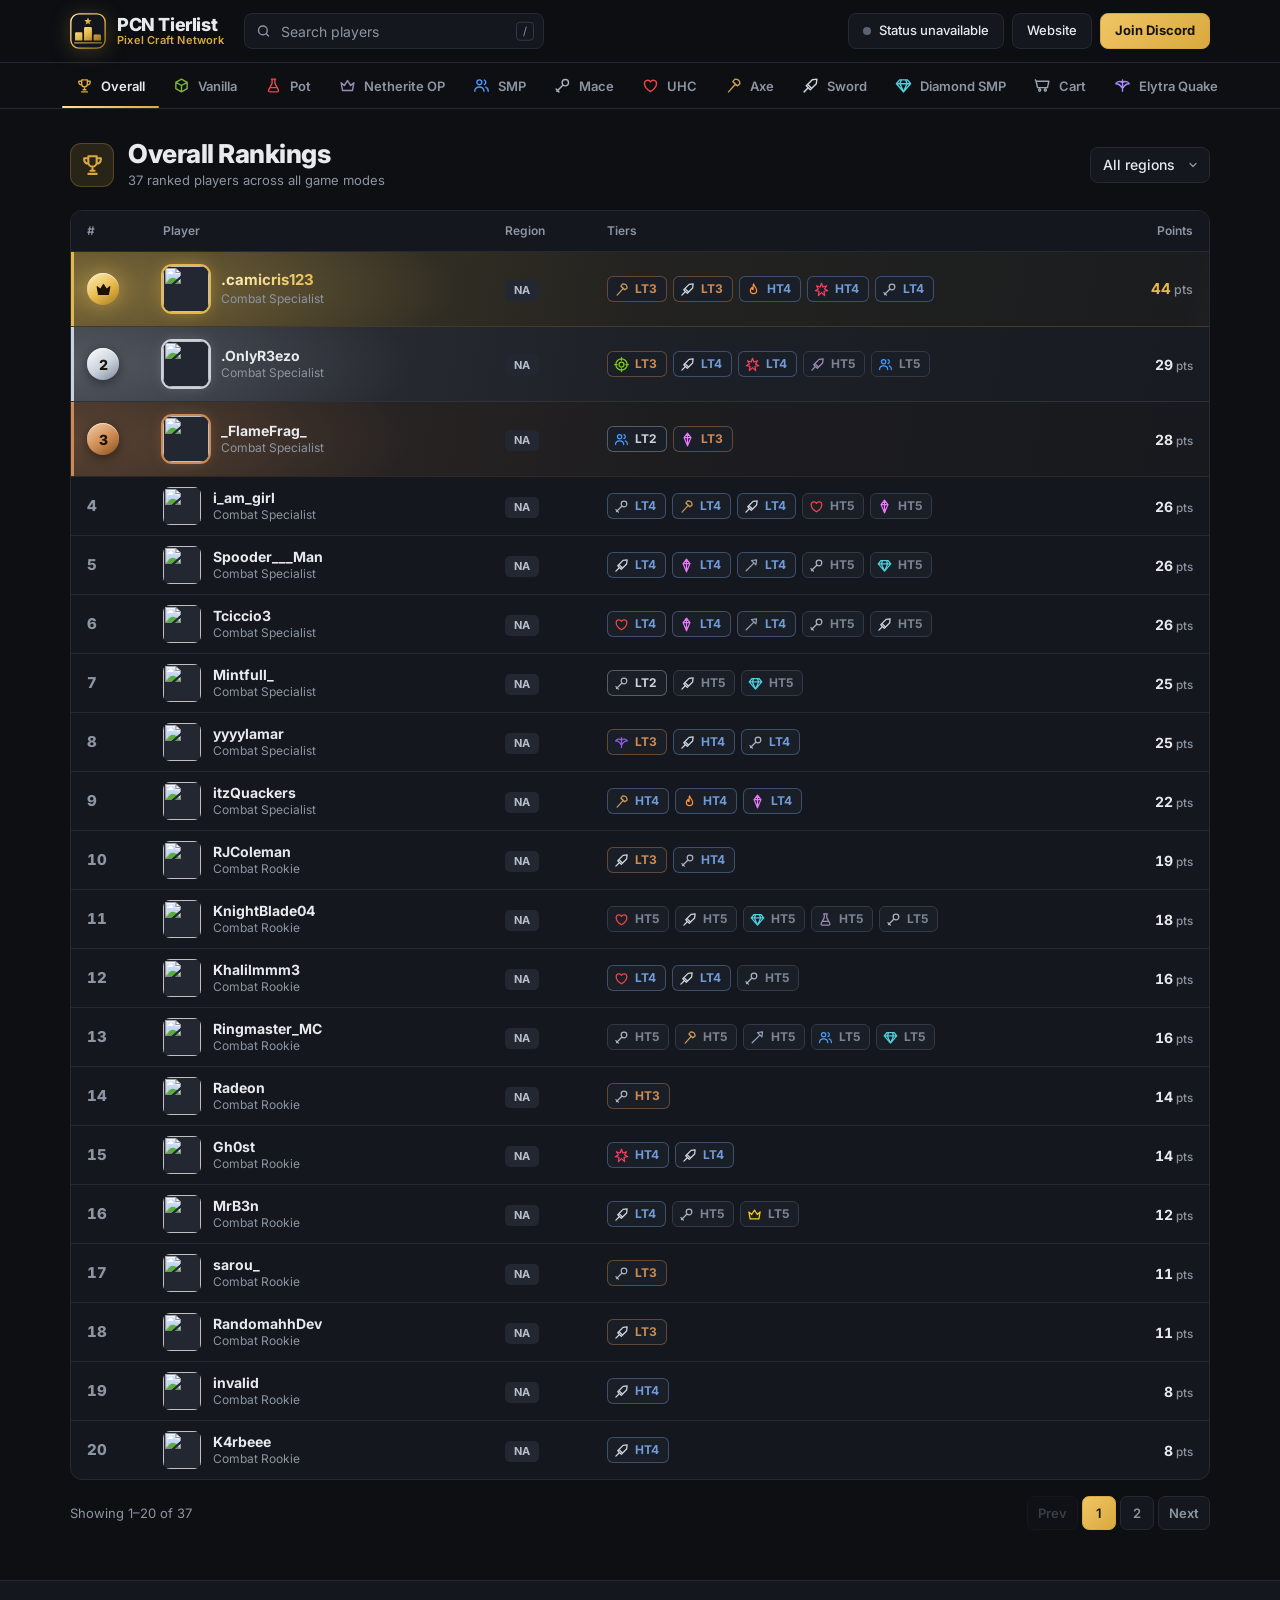
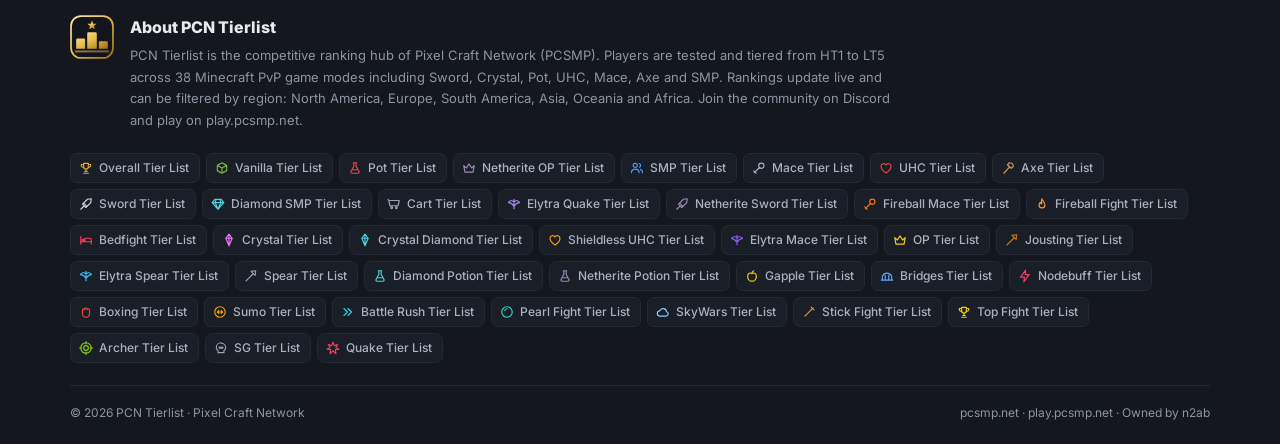
==== commit f56bb496: "Add files via upload" ====
--- a/index.html
+++ b/index.html
@@ -1,36 +1,120 @@
 <!DOCTYPE html>
-<html lang="en">
+<html lang="en" prefix="og: https://ogp.me/ns#">
 <head>
 <meta charset="UTF-8">
-<meta name="viewport" content="width=device-width, initial-scale=1">
-<meta name="theme-color" content="#0d0f13">
-<title>PCN Tierlist</title>
-<link rel="icon" type="image/png" href="https://apply.pcsmp.net/logo.png">
+<meta name="viewport" content="width=device-width, initial-scale=1, viewport-fit=cover">
+<title>PCN Tierlist | Pixel Craft Network Minecraft PvP Tier List, Rankings &amp; Leaderboards</title>
+<meta name="description" content="PCN Tierlist is the official Pixel Craft Network (PCSMP) Minecraft PvP tier list. Live global rankings and leaderboards for Sword, Crystal, Pot, UHC, Mace, Axe, SMP, Netherite and 30+ more game modes, ranked HT1 to LT5 by region. Play on play.pcsmp.net.">
+<meta name="author" content="n2ab">
+<meta name="creator" content="n2ab">
+<meta name="publisher" content="Pixel Craft Network">
+<meta name="copyright" content="Pixel Craft Network">
+<meta name="robots" content="index,follow,max-image-preview:large,max-snippet:-1,max-video-preview:-1">
+<meta name="googlebot" content="index,follow,max-image-preview:large,max-snippet:-1">
+<meta name="bingbot" content="index,follow">
+<meta name="application-name" content="PCN Tierlist">
+<meta name="apple-mobile-web-app-title" content="PCN Tierlist">
+<meta name="apple-mobile-web-app-capable" content="yes">
+<meta name="mobile-web-app-capable" content="yes">
+<meta name="apple-mobile-web-app-status-bar-style" content="black-translucent">
+<meta name="msapplication-TileColor" content="#0d0f13">
+<meta name="msapplication-TileImage" content="https://tierlist.pcsmp.net/logo.png">
+<meta name="theme-color" content="#d9a93e">
+<meta name="color-scheme" content="dark">
+<meta name="format-detection" content="telephone=no">
+<meta name="referrer" content="strict-origin-when-cross-origin">
+<meta name="rating" content="general">
+<meta name="language" content="English">
+<meta name="subject" content="Minecraft PvP tier list and rankings">
+<meta name="classification" content="Gaming, Minecraft, PvP, Rankings">
+<meta name="category" content="Minecraft PvP Tier List">
+<meta name="topic" content="Minecraft PvP rankings for Pixel Craft Network">
+<meta name="abstract" content="Official PCN Tierlist for Pixel Craft Network (PCSMP): Minecraft PvP tier list, leaderboards and global rankings.">
+<meta name="summary" content="Live Minecraft PvP tier list and leaderboards for Pixel Craft Network (PCSMP).">
+<meta name="coverage" content="Worldwide">
+<meta name="distribution" content="Global">
+<meta name="revisit-after" content="1 day">
+<meta name="generator" content="PCN Tierlist">
+<meta property="og:type" content="website">
+<meta property="og:site_name" content="PCN Tierlist | Pixel Craft Network">
+<meta property="og:title" content="PCN Tierlist | Pixel Craft Network Minecraft PvP Tier List">
+<meta property="og:description" content="The official Pixel Craft Network (PCSMP) Minecraft PvP tier list. Browse live global rankings and leaderboards for Sword, Crystal, Pot, UHC, Mace, Axe, SMP, Netherite and 30+ more game modes. See who is HT1, filter by region and find your own tier. Play on play.pcsmp.net.">
+<meta property="og:url" content="https://tierlist.pcsmp.net/">
+<meta property="og:locale" content="en_US">
+<meta property="og:image" content="https://tierlist.pcsmp.net/og-image.png">
+<meta property="og:image:secure_url" content="https://tierlist.pcsmp.net/og-image.png">
+<meta property="og:image:type" content="image/png">
+<meta property="og:image:width" content="1200">
+<meta property="og:image:height" content="630">
+<meta property="og:image:alt" content="PCN Tierlist - Pixel Craft Network Minecraft PvP rankings">
+<meta name="twitter:card" content="summary_large_image">
+<meta name="twitter:title" content="PCN Tierlist | Pixel Craft Network Minecraft PvP Tier List">
+<meta name="twitter:description" content="Live Minecraft PvP tier list and leaderboards for Pixel Craft Network (PCSMP). 38 game modes, global and regional rankings, HT1 to LT5. play.pcsmp.net">
+<meta name="twitter:image" content="https://tierlist.pcsmp.net/og-image.png">
+<meta name="twitter:image:alt" content="PCN Tierlist - Pixel Craft Network Minecraft PvP rankings">
+<link rel="canonical" href="https://tierlist.pcsmp.net/">
+<link rel="icon" type="image/svg+xml" href="data:image/svg+xml,%3Csvg xmlns=%22http://www.w3.org/2000/svg%22 viewBox=%220 0 64 64%22 width=%22512%22 height=%22512%22%3E%3Cdefs%3E%3ClinearGradient id=%22lg%22 x1=%220%22 y1=%220%22 x2=%221%22 y2=%221%22%3E%3Cstop offset=%220%22 stop-color=%22%23ffe9a8%22/%3E%3Cstop offset=%22.5%22 stop-color=%22%23e6b84a%22/%3E%3Cstop offset=%221%22 stop-color=%22%239c6f16%22/%3E%3C/linearGradient%3E%3C/defs%3E%3Crect width=%2264%22 height=%2264%22 rx=%2216%22 fill=%22%2312151b%22/%3E%3Crect x=%221.5%22 y=%221.5%22 width=%2261%22 height=%2261%22 rx=%2214.5%22 fill=%22none%22 stroke=%22url%28%23lg%29%22 stroke-width=%222.5%22/%3E%3Cpath d=%22M9 49V36a2 2 0 0 1 2-2h9a2 2 0 0 1 2 2v13zM42 49V40a2 2 0 0 1 2-2h9a2 2 0 0 1 2 2v9zM25 49V27a2 2 0 0 1 2-2h10a2 2 0 0 1 2 2v22z%22 fill=%22url%28%23lg%29%22/%3E%3Crect x=%227%22 y=%2251.5%22 width=%2250%22 height=%223%22 rx=%221.5%22 fill=%22url%28%23lg%29%22 opacity=%22.55%22/%3E%3Cpolygon points=%2232,8 33.76,12.57 38.66,12.84 34.85,15.93 36.11,20.66 32,18 27.89,20.66 29.15,15.93 25.34,12.84 30.24,12.57%22 fill=%22url%28%23lg%29%22/%3E%3C/svg%3E">
+<link rel="icon" type="image/png" sizes="32x32" href="favicon-32x32.png">
+<link rel="icon" type="image/png" sizes="192x192" href="logo-192.png">
+<link rel="shortcut icon" href="favicon.ico">
+<link rel="apple-touch-icon" sizes="180x180" href="apple-touch-icon.png">
+<link rel="mask-icon" href="logo.svg" color="#d9a93e">
+<link rel="manifest" href="site.webmanifest">
+<link rel="preconnect" href="https://fonts.googleapis.com">
+<link rel="preconnect" href="https://fonts.gstatic.com" crossorigin>
+<link rel="preconnect" href="https://mc-heads.net" crossorigin>
+<link rel="dns-prefetch" href="https://api.mcsrvstat.us">
 <link href="https://fonts.googleapis.com/css2?family=Inter:wght@400;500;600;700;800&display=swap" rel="stylesheet">
+<script type="application/ld+json">{"@context":"https://schema.org","@graph":[{"@type":"WebSite","@id":"https://tierlist.pcsmp.net/#website","url":"https://tierlist.pcsmp.net/","name":"PCN Tierlist","alternateName":["Pixel Craft Tierlist","Pixel Craft Tier List","Pixel Craft Network Tierlist","PCN Tier List","PCN Tiers","PCSMP Tierlist","PCSMP Tier List","PCSMP Rankings","pcsmp.net tierlist"],"description":"Official Pixel Craft Network (PCSMP) Minecraft PvP tier list with live rankings and leaderboards across 38 game modes.","inLanguage":"en","publisher":{"@id":"https://tierlist.pcsmp.net/#org"}},{"@type":"Organization","@id":"https://tierlist.pcsmp.net/#org","name":"Pixel Craft Network","alternateName":["PCN","PCSMP","Pixel Craft SMP","PixelCraft Network"],"url":"https://www.pcsmp.net/","logo":"https://tierlist.pcsmp.net/logo.png","founder":{"@type":"Person","name":"n2ab"},"sameAs":["https://www.pcsmp.net/","https://discord.gg/jqPt6a563h"]},{"@type":"WebPage","@id":"https://tierlist.pcsmp.net/#webpage","url":"https://tierlist.pcsmp.net/","name":"PCN Tierlist | Pixel Craft Network Minecraft PvP Tier List","isPartOf":{"@id":"https://tierlist.pcsmp.net/#website"},"about":{"@id":"https://tierlist.pcsmp.net/#org"},"primaryImageOfPage":"https://tierlist.pcsmp.net/og-image.png","inLanguage":"en"}]}</script>
+<noscript><style>#splash{display:none}</style></noscript>
 <style>
 *,*::before,*::after{margin:0;padding:0;box-sizing:border-box}
-:root{--bg:#0d0f13;--s1:#14171d;--s2:#1a1e26;--s3:#222731;--bd:#242933;--bd2:#323948;--tx:#e8eaee;--mu:#8d95a3;--ac:#d9a93e;--t1:#e6b84a;--t2:#c9d1dc;--t3:#cd8a52;--t4:#6f9bd9;--t5:#7b8494}
-html{scroll-behavior:smooth}
-body{font-family:'Inter',system-ui,sans-serif;background:var(--bg);color:var(--tx);font-size:14px;line-height:1.5;min-height:100vh;display:flex;flex-direction:column;-webkit-font-smoothing:antialiased}
+:root{--bg:#0d0f13;--s1:#14171d;--s2:#1a1e26;--s3:#222731;--bd:#242933;--bd2:#323948;--tx:#e8eaee;--mu:#8d95a3;--ac:#d9a93e;--t1:#e6b84a;--t2:#c9d1dc;--t3:#cd8a52;--t4:#6f9bd9;--t5:#7b8494;--ease:cubic-bezier(.2,.8,.2,1)}
+html{scroll-behavior:smooth;background:var(--bg)}
+body{font-family:'Inter',system-ui,sans-serif;background:var(--bg);color:var(--tx);font-size:14px;line-height:1.5;min-height:100vh;display:flex;flex-direction:column;-webkit-font-smoothing:antialiased;padding-bottom:env(safe-area-inset-bottom)}
 button,select,input{font-family:inherit;font-size:inherit;color:inherit}
 button{cursor:pointer}
 a{color:inherit;text-decoration:none}
 :focus-visible{outline:2px solid var(--ac);outline-offset:2px}
 svg{display:block;flex-shrink:0}
-.header{position:sticky;top:0;z-index:40;background:rgba(13,15,19,.92);backdrop-filter:blur(12px);border-bottom:1px solid var(--bd)}
-.header-in{max-width:1180px;margin:0 auto;height:60px;padding:0 20px;display:flex;align-items:center;gap:20px}
-.brand{display:flex;align-items:center;gap:10px;font-weight:800;font-size:17px;letter-spacing:-.2px}
-.brand img{width:28px;height:28px;border-radius:6px}
-.brand span{color:var(--mu);font-weight:500}
+::selection{background:rgba(217,169,62,.35)}
+@keyframes pop{from{opacity:0;transform:scale(.5) rotate(-12deg)}to{opacity:1;transform:none}}
+@keyframes float{50%{transform:translateY(-6px)}}
+@keyframes rise{from{opacity:0;transform:translateY(12px)}to{opacity:1;transform:none}}
+@keyframes load{to{transform:none}}
+@keyframes drop{from{opacity:0;transform:translateY(-100%)}to{opacity:1;transform:none}}
+@keyframes fade{from{opacity:0}to{opacity:1}}
+@keyframes up{from{opacity:0;transform:translateY(16px)}to{opacity:1;transform:none}}
+@keyframes cell{from{opacity:0;transform:translateY(10px)}to{opacity:1;transform:none}}
+@keyframes sheen{0%{background-position:160% 0,0 0,0 0}100%{background-position:-60% 0,0 0,0 0}}
+@keyframes glow{50%{box-shadow:0 0 0 2px var(--t1),0 0 26px rgba(230,184,74,.7)}}
+@keyframes ring{0%{transform:scale(.6);opacity:.8}100%{transform:scale(1.8);opacity:0}}
+#splash{position:fixed;inset:0;z-index:200;background:radial-gradient(ellipse 60% 50% at 50% 45%,rgba(217,169,62,.12),transparent 70%),var(--bg);display:flex;flex-direction:column;align-items:center;justify-content:center;gap:18px;transition:opacity .5s ease,visibility .5s}
+#splash.out{opacity:0;visibility:hidden}
+#splash .mark{position:relative;animation:pop .8s cubic-bezier(.2,.9,.3,1.25) both,float 2.6s ease-in-out .8s infinite;filter:drop-shadow(0 8px 28px rgba(217,169,62,.35))}
+#splash .pulse{position:absolute;width:88px;height:88px;border-radius:24px;border:2px solid var(--ac);animation:ring 1.6s ease-out .5s infinite;opacity:0}
+#splash .mk{position:relative;display:flex;align-items:center;justify-content:center}
+#splash b{font-size:22px;font-weight:800;letter-spacing:-.3px;animation:rise .6s .25s both}
+#splash em{font-style:normal;color:var(--mu);font-size:13px;margin-top:-12px;animation:rise .6s .4s both}
+#splash .bar{width:170px;height:3px;border-radius:3px;background:var(--s3);overflow:hidden}
+#splash .bar i{display:block;height:100%;background:linear-gradient(90deg,#ffe19a,#d9a93e);transform:translateX(-100%);animation:load .95s .15s var(--ease) forwards}
+.header{position:sticky;top:0;z-index:40;background:rgba(13,15,19,.92);backdrop-filter:blur(12px);border-bottom:1px solid var(--bd);animation:drop .6s var(--ease) .85s both}
+.header-in{max-width:1180px;margin:0 auto;height:62px;padding:0 20px;display:flex;align-items:center;gap:20px}
+.brand{display:flex;align-items:center;gap:11px}
+.brand .mark{transition:transform .4s cubic-bezier(.34,1.56,.64,1);filter:drop-shadow(0 2px 10px rgba(217,169,62,.25))}
+.brand:hover .mark{transform:rotate(-8deg) scale(1.1)}
+.bt{display:flex;flex-direction:column;line-height:1.05}
+.bt b{font-weight:800;font-size:18px;letter-spacing:-.4px}
+.bt em{font-style:normal;font-weight:600;font-size:11px;color:var(--ac);letter-spacing:.2px}
 .spacer{flex:1}
 .search{position:relative;width:300px}
 .search svg{position:absolute;left:12px;top:50%;transform:translateY(-50%);color:var(--mu);pointer-events:none}
-.search input{width:100%;height:36px;background:var(--s1);border:1px solid var(--bd);border-radius:8px;padding:0 40px 0 36px;outline:none;transition:border-color .15s}
+.search input{width:100%;height:36px;background:var(--s1);border:1px solid var(--bd);border-radius:8px;padding:0 40px 0 36px;outline:none;transition:border-color .15s,background .15s}
 .search input::placeholder{color:var(--mu)}
 .search input:focus{border-color:var(--bd2);background:var(--s2)}
 .search kbd{position:absolute;right:10px;top:50%;transform:translateY(-50%);font-family:inherit;font-size:11px;color:var(--mu);border:1px solid var(--bd2);border-radius:4px;padding:0 6px;pointer-events:none}
-.results{position:absolute;top:44px;left:0;right:0;background:var(--s1);border:1px solid var(--bd2);border-radius:10px;box-shadow:0 18px 50px rgba(0,0,0,.6);max-height:380px;overflow-y:auto;display:none}
-.results.open{display:block}
+.results{position:absolute;top:44px;left:0;right:0;background:var(--s1);border:1px solid var(--bd2);border-radius:10px;box-shadow:0 18px 50px rgba(0,0,0,.6);max-height:380px;overflow-y:auto;opacity:0;visibility:hidden;transform:translateY(-6px);transition:opacity .15s,transform .15s,visibility .15s}
+.results.open{opacity:1;visibility:visible;transform:none}
 .res{display:flex;align-items:center;gap:10px;padding:9px 12px;cursor:pointer}
 .res:hover,.res:focus-visible{background:var(--s2)}
 .res img{width:28px;height:28px;border-radius:5px}
@@ -39,25 +123,31 @@
 .res .rg{margin-left:auto}
 .res-empty{padding:18px;text-align:center;color:var(--mu)}
 .links{display:flex;align-items:center;gap:8px}
-.link{height:36px;padding:0 14px;display:inline-flex;align-items:center;gap:8px;border-radius:8px;border:1px solid var(--bd);background:var(--s1);font-weight:500;font-size:13px;transition:background .15s,border-color .15s}
-.link:hover{background:var(--s2);border-color:var(--bd2)}
-.link.primary{background:var(--ac);border-color:var(--ac);color:#17120a;font-weight:700}
-.link.primary:hover{background:#e6b84a}
+.link{height:36px;padding:0 14px;display:inline-flex;align-items:center;gap:8px;border-radius:8px;border:1px solid var(--bd);background:var(--s1);font-weight:500;font-size:13px;transition:background .15s,border-color .15s,transform .15s}
+.link:hover{background:var(--s2);border-color:var(--bd2);transform:translateY(-1px)}
+.link.primary{background:linear-gradient(135deg,#f0c565,#d9a93e);border-color:#d9a93e;color:#17120a;font-weight:700}
+.link.primary:hover{background:linear-gradient(135deg,#ffd982,#e6b84a)}
 .dot{width:8px;height:8px;border-radius:50%;background:#5b6372}
-.dot.on{background:#3ecf6e}
+.dot.on{background:#3ecf6e;box-shadow:0 0 0 0 rgba(62,207,110,.6);animation:beat 2s infinite}
 .dot.off{background:#e5484d}
-.tabs-wrap{border-bottom:1px solid var(--bd);background:var(--bg);position:sticky;top:60px;z-index:30}
-.tabs{max-width:1180px;margin:0 auto;padding:0 12px;display:flex;overflow-x:auto;scrollbar-width:thin;scrollbar-color:var(--bd2) transparent}
-.tab{display:flex;align-items:center;gap:8px;padding:13px 14px;background:none;border:0;border-bottom:2px solid transparent;color:var(--mu);font-weight:600;font-size:13px;white-space:nowrap;transition:color .15s,border-color .15s}
+@keyframes beat{70%{box-shadow:0 0 0 7px rgba(62,207,110,0)}100%{box-shadow:0 0 0 0 rgba(62,207,110,0)}}
+.tabs-wrap{border-bottom:1px solid var(--bd);background:var(--bg);position:sticky;top:62px;z-index:30;animation:fade .6s ease 1s both}
+.tabs{max-width:1180px;margin:0 auto;padding:0 12px;display:flex;overflow-x:auto;position:relative;scrollbar-width:none}
+.tabs::-webkit-scrollbar{display:none}
+.tab{display:flex;align-items:center;gap:8px;padding:14px 14px;background:none;border:0;color:var(--mu);font-weight:600;font-size:13px;white-space:nowrap;transition:color .15s}
+.tab svg{transition:transform .25s cubic-bezier(.34,1.56,.64,1)}
 .tab:hover{color:var(--tx)}
-.tab.on{color:var(--tx);border-bottom-color:var(--ac)}
+.tab:hover svg{transform:scale(1.18) rotate(-6deg)}
+.tab.on{color:var(--tx)}
+.ind{position:absolute;bottom:0;left:0;height:2px;width:0;background:linear-gradient(90deg,#ffe19a,#d9a93e);border-radius:2px;transition:transform .4s var(--ease),width .4s var(--ease)}
 .wrap{flex:1;width:100%;max-width:1180px;margin:0 auto;padding:30px 20px 50px}
+.in{animation:up .55s var(--ease) both;animation-delay:var(--b,0s)}
 .head{display:flex;align-items:center;justify-content:space-between;gap:16px;flex-wrap:wrap;margin-bottom:20px}
 .head-l{display:flex;align-items:center;gap:14px}
 .head h1{font-size:26px;font-weight:800;letter-spacing:-.5px;line-height:1.15}
 .head p{color:var(--mu);font-size:13px;margin-top:2px}
 .sel{position:relative}
-.sel select{appearance:none;-webkit-appearance:none;height:36px;background:var(--s1);border:1px solid var(--bd);border-radius:8px;padding:0 34px 0 12px;font-weight:500;cursor:pointer;outline:none}
+.sel select{appearance:none;-webkit-appearance:none;height:36px;background:var(--s1);border:1px solid var(--bd);border-radius:8px;padding:0 34px 0 12px;font-weight:500;cursor:pointer;outline:none;transition:border-color .15s}
 .sel select:hover{border-color:var(--bd2)}
 .sel select option{background:var(--s1)}
 .sel svg{position:absolute;right:11px;top:50%;transform:translateY(-50%);color:var(--mu);pointer-events:none}
@@ -67,23 +157,38 @@
 th{text-align:left;font-size:12px;font-weight:600;color:var(--mu);padding:11px 16px;border-bottom:1px solid var(--bd);background:var(--s1);white-space:nowrap}
 td{padding:10px 16px;border-bottom:1px solid var(--bd);vertical-align:middle}
 tbody tr:last-child td{border-bottom:0}
-tbody tr{cursor:pointer;transition:background .12s}
-tbody tr:hover{background:var(--s2)}
+tbody tr{cursor:pointer;transition:background-color .15s}
+tbody tr:hover{background-color:var(--s2)}
+tr.ri>td{animation:cell .5s var(--ease) both;animation-delay:calc(var(--b,0s) + .15s + var(--i) * 38ms)}
+tr.p1{background-image:linear-gradient(105deg,transparent 38%,rgba(255,236,170,.2) 50%,transparent 62%),radial-gradient(ellipse 34% 130% at 0 50%,rgba(255,214,102,.3),transparent),linear-gradient(100deg,rgba(230,184,74,.26),rgba(230,184,74,.07) 50%,rgba(230,184,74,.03));background-size:260% 100%,100% 100%,100% 100%;background-repeat:no-repeat;animation:sheen 4.8s linear 1.8s infinite}
+tr.p2{background-image:radial-gradient(ellipse 30% 130% at 0 50%,rgba(220,228,240,.2),transparent),linear-gradient(100deg,rgba(201,209,220,.17),rgba(201,209,220,.05) 50%,rgba(201,209,220,.02))}
+tr.p3{background-image:radial-gradient(ellipse 30% 130% at 0 50%,rgba(222,150,92,.22),transparent),linear-gradient(100deg,rgba(205,138,82,.18),rgba(205,138,82,.05) 50%,rgba(205,138,82,.02))}
+tr.p1 td{border-bottom-color:rgba(230,184,74,.22)}
+tr.p2 td{border-bottom-color:rgba(201,209,220,.14)}
+tr.p3 td{border-bottom-color:rgba(205,138,82,.16)}
 tr.p1 td:first-child{box-shadow:inset 3px 0 var(--t1)}
 tr.p2 td:first-child{box-shadow:inset 3px 0 var(--t2)}
 tr.p3 td:first-child{box-shadow:inset 3px 0 var(--t3)}
-.c-rank{width:72px;font-weight:800;font-size:15px;color:var(--mu);font-variant-numeric:tabular-nums}
-.p1 .c-rank{color:var(--t1)}
-.p2 .c-rank{color:var(--t2)}
-.p3 .c-rank{color:var(--t3)}
+tr.p1 td,tr.p2 td,tr.p3 td{padding-top:14px;padding-bottom:14px}
+.c-rank{width:76px;font-weight:800;font-size:15px;color:var(--mu);font-variant-numeric:tabular-nums}
+.medal{display:inline-flex;align-items:center;justify-content:center;width:32px;height:32px;border-radius:50%;font-weight:800;font-size:14px;color:#1a1204;box-shadow:inset 0 1px 0 rgba(255,255,255,.55),0 3px 12px rgba(0,0,0,.45)}
+.m1{background:linear-gradient(145deg,#fff2bd,#e6b84a 55%,#a87a1e);box-shadow:inset 0 1px 0 rgba(255,255,255,.6),0 0 20px rgba(230,184,74,.55)}
+.m2{background:linear-gradient(145deg,#fff,#c9d1dc 55%,#7d8798)}
+.m3{background:linear-gradient(145deg,#f6d0a8,#cd8a52 55%,#85521f)}
 .player{display:flex;align-items:center;gap:12px;min-width:210px}
 .player img{width:38px;height:38px;border-radius:7px;background:var(--s3)}
+.p1 .player img,.p2 .player img,.p3 .player img{width:46px;height:46px;border-radius:9px}
+.p1 .player img{box-shadow:0 0 0 2px var(--t1),0 0 18px rgba(230,184,74,.45);animation:glow 3s ease-in-out infinite}
+.p2 .player img{box-shadow:0 0 0 2px var(--t2),0 0 14px rgba(201,209,220,.25)}
+.p3 .player img{box-shadow:0 0 0 2px var(--t3),0 0 14px rgba(205,138,82,.3)}
 .player b{display:block;font-weight:700;font-size:14px;line-height:1.25}
+.p1 .player b{font-size:15px;background:linear-gradient(90deg,#fff2bd,#e6b84a);-webkit-background-clip:text;background-clip:text;color:transparent}
 .player small{display:block;color:var(--mu);font-size:12px}
-.own{display:inline-block;margin-left:8px;padding:0 6px;border:1px solid rgba(217,169,62,.5);border-radius:4px;color:var(--ac);font-size:10px;font-weight:700;letter-spacing:.4px;text-transform:uppercase;vertical-align:2px}
+.own{display:inline-block;margin-left:8px;padding:0 6px;border:1px solid rgba(217,169,62,.5);border-radius:4px;color:var(--ac);font-size:10px;font-weight:700;letter-spacing:.4px;text-transform:uppercase;vertical-align:2px;-webkit-text-fill-color:var(--ac)}
 .rg{display:inline-block;padding:2px 9px;border-radius:5px;background:var(--s3);color:#b7beca;font-size:11px;font-weight:700}
 .tiers{display:flex;flex-wrap:wrap;gap:6px}
-.chip{display:inline-flex;align-items:center;gap:6px;height:26px;padding:0 9px 0 6px;border-radius:6px;background:var(--s2);border:1px solid var(--bd2);font-size:12px;font-weight:700;white-space:nowrap}
+.chip{display:inline-flex;align-items:center;gap:6px;height:26px;padding:0 9px 0 6px;border-radius:6px;background:var(--s2);border:1px solid var(--bd2);font-size:12px;font-weight:700;white-space:nowrap;transition:transform .2s cubic-bezier(.34,1.56,.64,1)}
+tr:hover .chip{transform:translateY(-2px)}
 .chip.t1{color:var(--t1);border-color:rgba(230,184,74,.45)}
 .chip.t2{color:var(--t2);border-color:rgba(201,209,220,.35)}
 .chip.t3{color:var(--t3);border-color:rgba(205,138,82,.4)}
@@ -91,26 +196,27 @@
 .chip.t5{color:var(--t5)}
 .c-pts{text-align:right;font-weight:700;font-variant-numeric:tabular-nums;white-space:nowrap}
 .c-pts small{color:var(--mu);font-weight:500;margin-left:3px}
+.p1 .c-pts{color:var(--t1);font-size:15px}
 .empty{padding:60px 20px;text-align:center;color:var(--mu)}
 .empty b{display:block;color:var(--tx);font-size:15px;margin-bottom:4px}
 .pager{display:flex;align-items:center;justify-content:space-between;gap:12px;margin-top:16px;flex-wrap:wrap}
 .pager span{color:var(--mu);font-size:13px}
 .pages{display:flex;gap:4px}
 .pg{min-width:34px;height:34px;padding:0 10px;display:inline-flex;align-items:center;justify-content:center;background:var(--s1);border:1px solid var(--bd);border-radius:7px;font-weight:600;font-size:13px;color:var(--mu);transition:all .15s}
-.pg:hover:not(:disabled):not(.on){color:var(--tx);border-color:var(--bd2);background:var(--s2)}
-.pg.on{background:var(--ac);border-color:var(--ac);color:#17120a}
+.pg:hover:not(:disabled):not(.on){color:var(--tx);border-color:var(--bd2);background:var(--s2);transform:translateY(-1px)}
+.pg.on{background:linear-gradient(135deg,#f0c565,#d9a93e);border-color:var(--ac);color:#17120a}
 .pg:disabled{opacity:.35;cursor:not-allowed}
 .gap{align-self:center;color:var(--mu);padding:0 4px}
-.modal{position:fixed;inset:0;z-index:100;background:rgba(5,6,9,.75);display:flex;align-items:center;justify-content:center;padding:16px;opacity:0;pointer-events:none;transition:opacity .18s}
+.modal{position:fixed;inset:0;z-index:100;background:rgba(5,6,9,.75);backdrop-filter:blur(4px);display:flex;align-items:center;justify-content:center;padding:16px;opacity:0;pointer-events:none;transition:opacity .2s}
 .modal.open{opacity:1;pointer-events:auto}
-.dialog{width:100%;max-width:560px;max-height:88vh;overflow-y:auto;background:var(--s1);border:1px solid var(--bd2);border-radius:14px;box-shadow:0 30px 80px rgba(0,0,0,.6);transform:translateY(8px);transition:transform .18s}
+.dialog{width:100%;max-width:560px;max-height:88vh;overflow-y:auto;background:var(--s1);border:1px solid var(--bd2);border-radius:14px;box-shadow:0 30px 80px rgba(0,0,0,.6);transform:translateY(16px) scale(.96);transition:transform .3s cubic-bezier(.34,1.4,.64,1)}
 .modal.open .dialog{transform:none}
-.d-head{display:flex;align-items:center;gap:16px;padding:22px 22px 18px;border-bottom:1px solid var(--bd);position:relative}
-.d-head img{width:68px;height:68px;border-radius:10px;background:var(--s3)}
+.d-head{display:flex;align-items:center;gap:16px;padding:22px 22px 18px;border-bottom:1px solid var(--bd);position:relative;background:linear-gradient(100deg,rgba(217,169,62,.1),transparent 60%)}
+.d-head img{width:68px;height:68px;border-radius:10px;background:var(--s3);box-shadow:0 0 0 2px rgba(217,169,62,.5)}
 .d-head h2{font-size:21px;font-weight:800;letter-spacing:-.3px;line-height:1.2}
 .d-head p{color:var(--ac);font-weight:600;font-size:13px;margin-top:2px}
-.x{position:absolute;top:14px;right:14px;width:32px;height:32px;display:flex;align-items:center;justify-content:center;background:none;border:0;border-radius:7px;color:var(--mu)}
-.x:hover{background:var(--s3);color:var(--tx)}
+.x{position:absolute;top:14px;right:14px;width:32px;height:32px;display:flex;align-items:center;justify-content:center;background:none;border:0;border-radius:7px;color:var(--mu);transition:all .15s}
+.x:hover{background:var(--s3);color:var(--tx);transform:rotate(90deg)}
 .d-stats{display:grid;grid-template-columns:repeat(3,1fr);border-bottom:1px solid var(--bd)}
 .d-stat{padding:14px 22px;border-right:1px solid var(--bd)}
 .d-stat:last-child{border-right:0}
@@ -120,26 +226,57 @@
 .d-body h3{font-size:12px;font-weight:700;color:var(--mu);margin-bottom:10px}
 .d-grid{display:grid;grid-template-columns:1fr 1fr;gap:8px}
 .d-row{display:flex;align-items:center;gap:10px;padding:8px 10px;background:var(--s2);border:1px solid var(--bd);border-radius:8px;font-weight:600;font-size:13px}
+.modal.open .d-row{animation:cell .4s var(--ease) both;animation-delay:calc(.12s + var(--i) * 28ms)}
 .d-row .chip{margin-left:auto;height:24px;padding:0 8px}
-.footer{border-top:1px solid var(--bd);padding:22px 20px;color:var(--mu);font-size:12px}
-.footer div{max-width:1180px;margin:0 auto;display:flex;justify-content:space-between;gap:12px;flex-wrap:wrap}
-.toast{position:fixed;bottom:20px;left:50%;transform:translate(-50%,10px);background:var(--s3);border:1px solid var(--bd2);padding:9px 16px;border-radius:8px;font-weight:600;font-size:13px;opacity:0;pointer-events:none;transition:all .2s;z-index:120}
+.footer{border-top:1px solid var(--bd);background:var(--s1);animation:fade .7s ease 1.2s both}
+.foot-in{max-width:1180px;margin:0 auto;padding:34px 20px 22px}
+.foot-top{display:flex;gap:16px;align-items:flex-start;margin-bottom:22px}
+.foot-top b{font-size:16px;font-weight:800;display:block;margin-bottom:6px}
+.foot-top p{color:var(--mu);font-size:13px;max-width:760px;line-height:1.65}
+.foot-modes{display:flex;flex-wrap:wrap;gap:6px;padding-bottom:22px;border-bottom:1px solid var(--bd)}
+.fm{display:inline-flex;align-items:center;gap:6px;padding:5px 10px 5px 8px;border-radius:7px;background:var(--s2);border:1px solid var(--bd);color:#aab2c0;font-size:12px;font-weight:500;transition:all .15s}
+.fm:hover{color:#fff;border-color:var(--bd2);transform:translateY(-2px)}
+.foot-bar{display:flex;justify-content:space-between;gap:12px;flex-wrap:wrap;padding-top:18px;color:var(--mu);font-size:12px}
+.foot-bar a:hover{color:var(--ac)}
+.ns{max-width:760px;margin:40px auto;padding:0 20px;color:var(--mu)}
+.ns h1{color:var(--tx);margin-bottom:10px}
+.ns ul{display:grid;grid-template-columns:repeat(2,1fr);gap:4px 16px;margin-top:14px;list-style:none}
+.toast{position:fixed;bottom:20px;left:50%;transform:translate(-50%,10px);background:var(--s3);border:1px solid var(--bd2);padding:9px 16px;border-radius:8px;font-weight:600;font-size:13px;opacity:0;pointer-events:none;transition:all .25s;z-index:120}
 .toast.show{opacity:1;transform:translate(-50%,0)}
 ::-webkit-scrollbar{width:8px;height:8px}
 ::-webkit-scrollbar-thumb{background:var(--bd2);border-radius:8px}
 ::-webkit-scrollbar-track{background:transparent}
 @media(max-width:900px){.links .link:not(.primary){display:none}.search{width:220px}.c-tiers{display:none}}
-@media(max-width:640px){.header-in{gap:10px;padding:0 12px}.brand span{display:none}.search{flex:1;width:auto}.search kbd{display:none}.wrap{padding:22px 12px 40px}.c-reg{display:none}th,td{padding:10px 12px}.c-rank{width:52px}.head h1{font-size:22px}.d-grid{grid-template-columns:1fr}.links .primary{display:none}}
-@media(prefers-reduced-motion:reduce){*{transition:none!important;scroll-behavior:auto!important}}
+@media(max-width:640px){.header-in{gap:10px;padding:0 12px}.bt{display:none}.search{flex:1;width:auto}.search kbd{display:none}.wrap{padding:22px 12px 40px}.c-reg{display:none}th,td{padding:10px 12px}.c-rank{width:56px}.head h1{font-size:22px}.d-grid{grid-template-columns:1fr}.links .primary{display:none}.foot-top{flex-direction:column}.ns ul{grid-template-columns:1fr}}
+@media(prefers-reduced-motion:reduce){*,*::before,*::after{animation:none!important;transition:none!important;scroll-behavior:auto!important}#splash{display:none}.header,.tabs-wrap,.footer,.in,tr.ri>td{opacity:1!important;transform:none!important}}
 </style>
+<meta name="keywords" content="PCN Tierlist, PCN Tier List, PCN Tiers, PCN Rankings, PCN Ranking, PCN Leaderboard, PCN Leaderboards, PCN Network, PCN Minecraft, PCN Minecraft Server, PCN PvP, PCN SMP, PCN Discord, PCN Server, PCN Ranks, PCN Top Players, PCN Best Players, PCN Global Rankings, PCN Overall Rankings, PCN Tester, PCN Tier Testing, PCN Tiers Test, PCN Apply, Pixel Craft Tierlist, Pixel Craft Tier List, Pixel Craft Tiers, Pixel Craft Network, Pixel Craft Network Tierlist, Pixel Craft Network Tier List, Pixel Craft Network Rankings, Pixel Craft Network Leaderboard, Pixel Craft Network Minecraft, Pixel Craft Network PvP, Pixel Craft Network SMP, Pixel Craft Network Discord, Pixel Craft Network Server, Pixel Craft SMP, Pixel Craft SMP Tierlist, Pixel Craft SMP Tier List, Pixel Craft SMP Rankings, Pixel Craft SMP Leaderboard, Pixel Craft SMP Server, Pixel Craft SMP IP, Pixel Craft PvP, Pixel Craft PvP Tierlist, Pixel Craft Ranking, Pixel Craft Rankings, Pixel Craft Leaderboard, Pixel Craft Minecraft Server, Pixel Craft Minecraft Tierlist, Pixel Craft Minecraft Rankings, Pixel Craft Server, Pixel Craft Discord, Pixel Craft Top Players, Pixel Craft Best Players, PixelCraft Tierlist, PixelCraft Tier List, PixelCraft Network, PixelCraft SMP, PixelCraft Rankings, PixelCraft Leaderboard, PixelCraft Minecraft, PixelCraft PvP, PCSMP, PC SMP, PCSMP Tierlist, PCSMP Tier List, PCSMP Tiers, PCSMP Network, PCSMP Rankings, PCSMP Ranking, PCSMP Leaderboard, PCSMP PvP, PCSMP Minecraft, PCSMP Server, PCSMP IP, PCSMP Discord, PCSMP Ranks, PCSMP Top Players, PCSMP Best Players, PCSMP Apply, PCSMP Tester, pcsmp.net, www.pcsmp.net, play.pcsmp.net, tierlist.pcsmp.net, apply.pcsmp.net, pcsmp net, pcsmp net tierlist, pcsmp tierlist net, pcsmp.net tierlist, pcsmp.net tier list, pcsmp.net rankings, pcsmp.net leaderboard, pcsmp.net discord, play.pcsmp.net ip, play pcsmp net, tierlist pcsmp net, n2ab, n2ab PCN, n2ab PCSMP, n2ab Pixel Craft, n2ab owner, n2ab tierlist, n2ab Minecraft, PCN owner n2ab, Pixel Craft Network owner, PCSMP owner, Minecraft tier list, Minecraft tierlist, Minecraft tiers, Minecraft PvP tier list, Minecraft PvP tierlist, Minecraft PvP tiers, Minecraft PvP rankings, Minecraft PvP leaderboard, Minecraft PvP leaderboards, Minecraft PvP ranks, Minecraft PvP ranking, Minecraft PvP top players, Minecraft best PvP players, Minecraft best PvPers, Minecraft top PvPers, Minecraft competitive rankings, Minecraft competitive tier list, Minecraft combat tier list, Minecraft combat rankings, Minecraft 1v1 tier list, Minecraft 1v1 rankings, Minecraft duels tier list, Minecraft duels leaderboard, Minecraft practice tier list, Minecraft kit PvP tier list, Minecraft kit PvP rankings, Minecraft server tier list, Minecraft server tierlist, Minecraft server rankings, Minecraft server leaderboard, Minecraft network tier list, Minecraft SMP tier list, Minecraft SMP rankings, Minecraft SMP PvP, Minecraft tester tier list, Minecraft tier testing, Minecraft tier tests, Minecraft tier ranks, Minecraft global rankings, Minecraft regional rankings, Minecraft region leaderboard, Minecraft NA tier list, Minecraft EU tier list, Minecraft SA tier list, Minecraft AS tier list, Minecraft OCE tier list, Minecraft AF tier list, Minecraft HT1 players, Minecraft LT1 players, Minecraft high tier players, Minecraft low tier players, Minecraft tier 1 players, Minecraft tier 2 players, Minecraft tier 3 players, Minecraft tier 4 players, Minecraft tier 5 players, Minecraft PvP server, Minecraft PvP servers, Minecraft PvP community, Minecraft PvP discord, Minecraft PvP stats, Minecraft PvP skill rating, Minecraft PvP skill ranking, Minecraft player rankings, Minecraft player tiers, Minecraft player leaderboard, Minecraft player tier list, Minecraft ranked players, Minecraft ranked PvP, Minecraft ranked tier list, Minecraft Java PvP tier list, Minecraft Java PvP rankings, Minecraft Java rankings, Minecraft Bedrock PvP tier list, Minecraft 1.21 PvP tier list, Minecraft 1.21 tier list, Minecraft 1.20 PvP tier list, Minecraft 1.9 PvP tier list, Minecraft 1.8 PvP tier list, MC tier list, MC tierlist, MC tiers, MC PvP tier list, MC PvP rankings, MC PvP leaderboard, MC rankings, MC leaderboard, MCTiers alternative, MCTiers, MCTiers style tier list, PvPTiers alternative, PvPTiers, PvP Tiers, SubTiers alternative, SubTiers, Sub Tiers, Minecraft tiers website, Minecraft tier list website, Minecraft tier list site, Minecraft tier list maker, Minecraft tier list ranking, tier list Minecraft PvP, tierlist Minecraft, tier list PvP, tierlist PvP, PvP tier list, PvP tierlist, PvP rankings, PvP leaderboard, PvP ranks, PvP tiers list, HT1, LT1, HT2, LT2, HT3, LT3, HT4, LT4, HT5, LT5, High Tier 1, Low Tier 1, High Tier 2, Low Tier 2, High Tier 3, Low Tier 3, High Tier 4, Low Tier 4, High Tier 5, Low Tier 5, HT1 LT1 HT2 LT2 HT3 LT3 HT4 LT4 HT5 LT5, Combat Grandmaster, Combat Master, Combat Ace, Combat Elite, Combat Specialist, Combat Rookie, tier list leaderboard, tier points, tier points system, tier score, global rank, overall rankings, overall leaderboard, overall tier list, region rankings, region filter, player search, player profile, player tiers, how to get tiered, how to get HT1, how to get ranked, how to join tier test, tier test application, free Minecraft tier list, live tier list, live rankings, live leaderboard, updated tier list, updated rankings, official tier list, official rankings, official leaderboard, best Minecraft server, best Minecraft PvP server, best Minecraft SMP, best Minecraft network, PCN NA tier list, PCN North America tier list, PCN NA rankings, PCN North America leaderboard, PCN NA players, PCN North America PvP, Pixel Craft NA tier list, Pixel Craft North America tier list, Pixel Craft NA rankings, Pixel Craft North America leaderboard, Pixel Craft NA players, Pixel Craft North America PvP, Pixel Craft Network NA tier list, Pixel Craft Network North America tier list, Pixel Craft Network NA rankings, Pixel Craft Network North America leaderboard, Pixel Craft Network NA players, Pixel Craft Network North America PvP, PCSMP NA tier list, PCSMP North America tier list, PCSMP NA rankings, PCSMP North America leaderboard, PCSMP NA players, PCSMP North America PvP, pcsmp.net NA tier list, pcsmp.net North America tier list, pcsmp.net NA rankings, pcsmp.net North America leaderboard, pcsmp.net NA players, pcsmp.net North America PvP, Minecraft North America tier list, Minecraft NA rankings, Minecraft North America leaderboard, Minecraft NA players, Minecraft North America PvP, PCN EU tier list, PCN Europe tier list, PCN EU rankings, PCN Europe leaderboard, PCN EU players, PCN Europe PvP, Pixel Craft EU tier list, Pixel Craft Europe tier list, Pixel Craft EU rankings, Pixel Craft Europe leaderboard, Pixel Craft EU players, Pixel Craft Europe PvP, Pixel Craft Network EU tier list, Pixel Craft Network Europe tier list, Pixel Craft Network EU rankings, Pixel Craft Network Europe leaderboard, Pixel Craft Network EU players, Pixel Craft Network Europe PvP, PCSMP EU tier list, PCSMP Europe tier list, PCSMP EU rankings, PCSMP Europe leaderboard, PCSMP EU players, PCSMP Europe PvP, pcsmp.net EU tier list, pcsmp.net Europe tier list, pcsmp.net EU rankings, pcsmp.net Europe leaderboard, pcsmp.net EU players, pcsmp.net Europe PvP, Minecraft Europe tier list, Minecraft EU rankings, Minecraft Europe leaderboard, Minecraft EU players, Minecraft Europe PvP, PCN SA tier list, PCN South America tier list, PCN SA rankings, PCN South America leaderboard, PCN SA players, PCN South America PvP, Pixel Craft SA tier list, Pixel Craft South America tier list, Pixel Craft SA rankings, Pixel Craft South America leaderboard, Pixel Craft SA players, Pixel Craft South America PvP, Pixel Craft Network SA tier list, Pixel Craft Network South America tier list, Pixel Craft Network SA rankings, Pixel Craft Network South America leaderboard, Pixel Craft Network SA players, Pixel Craft Network South America PvP, PCSMP SA tier list, PCSMP South America tier list, PCSMP SA rankings, PCSMP South America leaderboard, PCSMP SA players, PCSMP South America PvP, pcsmp.net SA tier list, pcsmp.net South America tier list, pcsmp.net SA rankings, pcsmp.net South America leaderboard, pcsmp.net SA players, pcsmp.net South America PvP, Minecraft South America tier list, Minecraft SA rankings, Minecraft South America leaderboard, Minecraft SA players, Minecraft South America PvP, PCN AS tier list, PCN Asia tier list, PCN AS rankings, PCN Asia leaderboard, PCN AS players, PCN Asia PvP, Pixel Craft AS tier list, Pixel Craft Asia tier list, Pixel Craft AS rankings, Pixel Craft Asia leaderboard, Pixel Craft AS players, Pixel Craft Asia PvP, Pixel Craft Network AS tier list, Pixel Craft Network Asia tier list, Pixel Craft Network AS rankings, Pixel Craft Network Asia leaderboard, Pixel Craft Network AS players, Pixel Craft Network Asia PvP, PCSMP AS tier list, PCSMP Asia tier list, PCSMP AS rankings, PCSMP Asia leaderboard, PCSMP AS players, PCSMP Asia PvP, pcsmp.net AS tier list, pcsmp.net Asia tier list, pcsmp.net AS rankings, pcsmp.net Asia leaderboard, pcsmp.net AS players, pcsmp.net Asia PvP, Minecraft Asia tier list, Minecraft AS rankings, Minecraft Asia leaderboard, Minecraft AS players, Minecraft Asia PvP, PCN OCE tier list, PCN Oceania tier list, PCN OCE rankings, PCN Oceania leaderboard, PCN OCE players, PCN Oceania PvP, Pixel Craft OCE tier list, Pixel Craft Oceania tier list, Pixel Craft OCE rankings, Pixel Craft Oceania leaderboard, Pixel Craft OCE players, Pixel Craft Oceania PvP, Pixel Craft Network OCE tier list, Pixel Craft Network Oceania tier list, Pixel Craft Network OCE rankings, Pixel Craft Network Oceania leaderboard, Pixel Craft Network OCE players, Pixel Craft Network Oceania PvP, PCSMP OCE tier list, PCSMP Oceania tier list, PCSMP OCE rankings, PCSMP Oceania leaderboard, PCSMP OCE players, PCSMP Oceania PvP, pcsmp.net OCE tier list, pcsmp.net Oceania tier list, pcsmp.net OCE rankings, pcsmp.net Oceania leaderboard, pcsmp.net OCE players, pcsmp.net Oceania PvP, Minecraft Oceania tier list, Minecraft OCE rankings, Minecraft Oceania leaderboard, Minecraft OCE players, Minecraft Oceania PvP, PCN AF tier list, PCN Africa tier list, PCN AF rankings, PCN Africa leaderboard, PCN AF players, PCN Africa PvP, Pixel Craft AF tier list, Pixel Craft Africa tier list, Pixel Craft AF rankings, Pixel Craft Africa leaderboard, Pixel Craft AF players, Pixel Craft Africa PvP, Pixel Craft Network AF tier list, Pixel Craft Network Africa tier list, Pixel Craft Network AF rankings, Pixel Craft Network Africa leaderboard, Pixel Craft Network AF players, Pixel Craft Network Africa PvP, PCSMP AF tier list, PCSMP Africa tier list, PCSMP AF rankings, PCSMP Africa leaderboard, PCSMP AF players, PCSMP Africa PvP, pcsmp.net AF tier list, pcsmp.net Africa tier list, pcsmp.net AF rankings, pcsmp.net Africa leaderboard, pcsmp.net AF players, pcsmp.net Africa PvP, Minecraft Africa tier list, Minecraft AF rankings, Minecraft Africa leaderboard, Minecraft AF players, Minecraft Africa PvP, PCN HT1, PCN HT1 players, PCN HT1 tier list, PCN LT1, PCN LT1 players, PCN LT1 tier list, PCN HT2, PCN HT2 players, PCN HT2 tier list, PCN LT2, PCN LT2 players, PCN LT2 tier list, PCN HT3, PCN HT3 players, PCN HT3 tier list, PCN LT3, PCN LT3 players, PCN LT3 tier list, PCN HT4, PCN HT4 players, PCN HT4 tier list, PCN LT4, PCN LT4 players, PCN LT4 tier list, PCN HT5, PCN HT5 players, PCN HT5 tier list, PCN LT5, PCN LT5 players, PCN LT5 tier list, PCN Tier 1, PCN Tier 1 players, PCN Tier 2, PCN Tier 2 players, PCN Tier 3, PCN Tier 3 players, PCN Tier 4, PCN Tier 4 players, PCN Tier 5, PCN Tier 5 players, PCN High Tier, PCN High Tier players, PCN Low Tier, PCN Low Tier players, Pixel Craft HT1, Pixel Craft HT1 players, Pixel Craft HT1 tier list, Pixel Craft LT1, Pixel Craft LT1 players, Pixel Craft LT1 tier list, Pixel Craft HT2, Pixel Craft HT2 players, Pixel Craft HT2 tier list, Pixel Craft LT2, Pixel Craft LT2 players, Pixel Craft LT2 tier list, Pixel Craft HT3, Pixel Craft HT3 players, Pixel Craft HT3 tier list, Pixel Craft LT3, Pixel Craft LT3 players, Pixel Craft LT3 tier list, Pixel Craft HT4, Pixel Craft HT4 players, Pixel Craft HT4 tier list, Pixel Craft LT4, Pixel Craft LT4 players, Pixel Craft LT4 tier list, Pixel Craft HT5, Pixel Craft HT5 players, Pixel Craft HT5 tier list, Pixel Craft LT5, Pixel Craft LT5 players, Pixel Craft LT5 tier list, Pixel Craft Tier 1, Pixel Craft Tier 1 players, Pixel Craft Tier 2, Pixel Craft Tier 2 players, Pixel Craft Tier 3, Pixel Craft Tier 3 players, Pixel Craft Tier 4, Pixel Craft Tier 4 players, Pixel Craft Tier 5, Pixel Craft Tier 5 players, Pixel Craft High Tier, Pixel Craft High Tier players, Pixel Craft Low Tier, Pixel Craft Low Tier players, Pixel Craft Network HT1, Pixel Craft Network HT1 players, Pixel Craft Network HT1 tier list, Pixel Craft Network LT1, Pixel Craft Network LT1 players, Pixel Craft Network LT1 tier list, Pixel Craft Network HT2, Pixel Craft Network HT2 players, Pixel Craft Network HT2 tier list, Pixel Craft Network LT2, Pixel Craft Network LT2 players, Pixel Craft Network LT2 tier list, Pixel Craft Network HT3, Pixel Craft Network HT3 players, Pixel Craft Network HT3 tier list, Pixel Craft Network LT3, Pixel Craft Network LT3 players, Pixel Craft Network LT3 tier list, Pixel Craft Network HT4, Pixel Craft Network HT4 players, Pixel Craft Network HT4 tier list, Pixel Craft Network LT4, Pixel Craft Network LT4 players, Pixel Craft Network LT4 tier list, Pixel Craft Network HT5, Pixel Craft Network HT5 players, Pixel Craft Network HT5 tier list, Pixel Craft Network LT5, Pixel Craft Network LT5 players, Pixel Craft Network LT5 tier list, Pixel Craft Network Tier 1, Pixel Craft Network Tier 1 players, Pixel Craft Network Tier 2, Pixel Craft Network Tier 2 players, Pixel Craft Network Tier 3, Pixel Craft Network Tier 3 players, Pixel Craft Network Tier 4, Pixel Craft Network Tier 4 players, Pixel Craft Network Tier 5, Pixel Craft Network Tier 5 players, Pixel Craft Network High Tier, Pixel Craft Network High Tier players, Pixel Craft Network Low Tier, Pixel Craft Network Low Tier players, PCSMP HT1, PCSMP HT1 players, PCSMP HT1 tier list, PCSMP LT1, PCSMP LT1 players, PCSMP LT1 tier list, PCSMP HT2, PCSMP HT2 players, PCSMP HT2 tier list, PCSMP LT2, PCSMP LT2 players, PCSMP LT2 tier list, PCSMP HT3, PCSMP HT3 players, PCSMP HT3 tier list, PCSMP LT3, PCSMP LT3 players, PCSMP LT3 tier list, PCSMP HT4, PCSMP HT4 players, PCSMP HT4 tier list, PCSMP LT4, PCSMP LT4 players, PCSMP LT4 tier list, PCSMP HT5, PCSMP HT5 players, PCSMP HT5 tier list, PCSMP LT5, PCSMP LT5 players, PCSMP LT5 tier list, PCSMP Tier 1, PCSMP Tier 1 players, PCSMP Tier 2, PCSMP Tier 2 players, PCSMP Tier 3, PCSMP Tier 3 players, PCSMP Tier 4, PCSMP Tier 4 players, PCSMP Tier 5, PCSMP Tier 5 players, PCSMP High Tier, PCSMP High Tier players, PCSMP Low Tier, PCSMP Low Tier players, pcsmp.net HT1, pcsmp.net HT1 players, pcsmp.net HT1 tier list, pcsmp.net LT1, pcsmp.net LT1 players, pcsmp.net LT1 tier list, pcsmp.net HT2, pcsmp.net HT2 players, pcsmp.net HT2 tier list, pcsmp.net LT2, pcsmp.net LT2 players, pcsmp.net LT2 tier list, pcsmp.net HT3, pcsmp.net HT3 players, pcsmp.net HT3 tier list, pcsmp.net LT3, pcsmp.net LT3 players, pcsmp.net LT3 tier list, pcsmp.net HT4, pcsmp.net HT4 players, pcsmp.net HT4 tier list, pcsmp.net LT4, pcsmp.net LT4 players, pcsmp.net LT4 tier list, pcsmp.net HT5, pcsmp.net HT5 players, pcsmp.net HT5 tier list, pcsmp.net LT5, pcsmp.net LT5 players, pcsmp.net LT5 tier list, pcsmp.net Tier 1, pcsmp.net Tier 1 players, pcsmp.net Tier 2, pcsmp.net Tier 2 players, pcsmp.net Tier 3, pcsmp.net Tier 3 players, pcsmp.net Tier 4, pcsmp.net Tier 4 players, pcsmp.net Tier 5, pcsmp.net Tier 5 players, pcsmp.net High Tier, pcsmp.net High Tier players, pcsmp.net Low Tier, pcsmp.net Low Tier players, Minecraft HT1, Minecraft HT1 tier list, Minecraft LT1, Minecraft LT1 tier list, Minecraft HT2, Minecraft HT2 players, Minecraft HT2 tier list, Minecraft LT2, Minecraft LT2 players, Minecraft LT2 tier list, Minecraft HT3, Minecraft HT3 players, Minecraft HT3 tier list, Minecraft LT3, Minecraft LT3 players, Minecraft LT3 tier list, Minecraft HT4, Minecraft HT4 players, Minecraft HT4 tier list, Minecraft LT4, Minecraft LT4 players, Minecraft LT4 tier list, Minecraft HT5, Minecraft HT5 players, Minecraft HT5 tier list, Minecraft LT5, Minecraft LT5 players, Minecraft LT5 tier list, Minecraft Tier 1, Minecraft Tier 2, Minecraft Tier 3, Minecraft Tier 4, Minecraft Tier 5, Minecraft High Tier, Minecraft Low Tier, Vanilla tier list, Vanilla tierlist, Vanilla tiers, Vanilla rankings, Vanilla leaderboard, Vanilla PvP, best Vanilla players, top Vanilla players, PCN Vanilla HT1, Pixel Craft Vanilla HT1, PCSMP Vanilla HT1, Minecraft Vanilla HT1, PCN Vanilla LT1, Pixel Craft Vanilla LT1, PCSMP Vanilla LT1, Minecraft Vanilla LT1, PCN Vanilla tester, Pixel Craft Vanilla tester, PCSMP Vanilla tester, Minecraft Vanilla tester, PCN Vanilla global rankings, Pixel Craft Vanilla global rankings, PCSMP Vanilla global rankings, Minecraft Vanilla global rankings, PCN Vanilla NA rankings, Pixel Craft Vanilla NA rankings, PCSMP Vanilla NA rankings, Minecraft Vanilla NA rankings, PCN Vanilla EU rankings, Pixel Craft Vanilla EU rankings, PCSMP Vanilla EU rankings, Minecraft Vanilla EU rankings, PCN Vanilla 1v1, Pixel Craft Vanilla 1v1, PCSMP Vanilla 1v1, Minecraft Vanilla 1v1, PCN Vanilla top 100, Pixel Craft Vanilla top 100, PCSMP Vanilla top 100, Minecraft Vanilla top 100, PCN Vanilla tier list, PCN Vanilla tierlist, PCN Vanilla tiers, PCN Vanilla rankings, PCN Vanilla leaderboard, PCN Vanilla PvP, PCN best Vanilla players, PCN top Vanilla players, Pixel Craft Vanilla tier list, Pixel Craft Vanilla tierlist, Pixel Craft Vanilla tiers, Pixel Craft Vanilla rankings, Pixel Craft Vanilla leaderboard, Pixel Craft Vanilla PvP, Pixel Craft best Vanilla players, Pixel Craft top Vanilla players, Pot tier list, Pot tierlist, Pot tiers, Pot rankings, Pot leaderboard, Pot PvP, best Pot players, top Pot players, PCN Pot HT1, Pixel Craft Pot HT1, PCSMP Pot HT1, Minecraft Pot HT1, PCN Pot LT1, Pixel Craft Pot LT1, PCSMP Pot LT1, Minecraft Pot LT1, PCN Pot tester, Pixel Craft Pot tester, PCSMP Pot tester, Minecraft Pot tester, PCN Pot global rankings, Pixel Craft Pot global rankings, PCSMP Pot global rankings, Minecraft Pot global rankings, PCN Pot NA rankings, Pixel Craft Pot NA rankings, PCSMP Pot NA rankings, Minecraft Pot NA rankings, PCN Pot EU rankings, Pixel Craft Pot EU rankings, PCSMP Pot EU rankings, Minecraft Pot EU rankings, PCN Pot 1v1, Pixel Craft Pot 1v1, PCSMP Pot 1v1, Minecraft Pot 1v1, PCN Pot top 100, Pixel Craft Pot top 100, PCSMP Pot top 100, Minecraft Pot top 100, PCN Pot tier list, PCN Pot tierlist, PCN Pot tiers, PCN Pot rankings, PCN Pot leaderboard, PCN Pot PvP, PCN best Pot players, PCN top Pot players, Pixel Craft Pot tier list, Pixel Craft Pot tierlist, Pixel Craft Pot tiers, Pixel Craft Pot rankings, Pixel Craft Pot leaderboard, Pixel Craft Pot PvP, Pixel Craft best Pot players, Pixel Craft top Pot players, Netherite OP tier list, Netherite OP tierlist, Netherite OP tiers, Netherite OP rankings, Netherite OP leaderboard, Netherite OP PvP, best Netherite OP players, top Netherite OP players, PCN Netherite OP HT1, Pixel Craft Netherite OP HT1, PCSMP Netherite OP HT1, Minecraft Netherite OP HT1, PCN Netherite OP LT1, Pixel Craft Netherite OP LT1, PCSMP Netherite OP LT1, Minecraft Netherite OP LT1, PCN Netherite OP tester, Pixel Craft Netherite OP tester, PCSMP Netherite OP tester, Minecraft Netherite OP tester, PCN Netherite OP global rankings, Pixel Craft Netherite OP global rankings, PCSMP Netherite OP global rankings, Minecraft Netherite OP global rankings, PCN Netherite OP NA rankings, Pixel Craft Netherite OP NA rankings, PCSMP Netherite OP NA rankings, Minecraft Netherite OP NA rankings, PCN Netherite OP EU rankings, Pixel Craft Netherite OP EU rankings, PCSMP Netherite OP EU rankings, Minecraft Netherite OP EU rankings, PCN Netherite OP 1v1, Pixel Craft Netherite OP 1v1, PCSMP Netherite OP 1v1, Minecraft Netherite OP 1v1, PCN Netherite OP top 100, Pixel Craft Netherite OP top 100, PCSMP Netherite OP top 100, Minecraft Netherite OP top 100, PCN Netherite OP tier list, PCN Netherite OP tierlist, PCN Netherite OP tiers, PCN Netherite OP rankings, PCN Netherite OP leaderboard, PCN Netherite OP PvP, PCN best Netherite OP players, PCN top Netherite OP players, Pixel Craft Netherite OP tier list, Pixel Craft Netherite OP tierlist, Pixel Craft Netherite OP tiers, Pixel Craft Netherite OP rankings, Pixel Craft Netherite OP leaderboard, Pixel Craft Netherite OP PvP, Pixel Craft best Netherite OP players, Pixel Craft top Netherite OP players, SMP tier list, SMP tierlist, SMP tiers, SMP rankings, SMP leaderboard, SMP PvP, best SMP players, top SMP players, PCN SMP HT1, Pixel Craft SMP HT1, PCSMP SMP HT1, Minecraft SMP HT1, PCN SMP LT1, Pixel Craft SMP LT1, PCSMP SMP LT1, Minecraft SMP LT1, PCN SMP tester, Pixel Craft SMP tester, PCSMP SMP tester, Minecraft SMP tester, PCN SMP global rankings, Pixel Craft SMP global rankings, PCSMP SMP global rankings, Minecraft SMP global rankings, PCN SMP NA rankings, Pixel Craft SMP NA rankings, PCSMP SMP NA rankings, Minecraft SMP NA rankings, PCN SMP EU rankings, Pixel Craft SMP EU rankings, PCSMP SMP EU rankings, Minecraft SMP EU rankings, PCN SMP 1v1, Pixel Craft SMP 1v1, PCSMP SMP 1v1, Minecraft SMP 1v1, PCN SMP top 100, Pixel Craft SMP top 100, PCSMP SMP top 100, Minecraft SMP top 100, PCN SMP tier list, PCN SMP tierlist, PCN SMP tiers, PCN SMP rankings, PCN SMP leaderboard, PCN SMP PvP, PCN best SMP players, PCN top SMP players, Pixel Craft SMP tiers, Pixel Craft SMP PvP, Pixel Craft best SMP players, Pixel Craft top SMP players, Mace tier list, Mace tierlist, Mace tiers, Mace rankings, Mace leaderboard, Mace PvP, best Mace players, top Mace players, PCN Mace HT1, Pixel Craft Mace HT1, PCSMP Mace HT1, Minecraft Mace HT1, PCN Mace LT1, Pixel Craft Mace LT1, PCSMP Mace LT1, Minecraft Mace LT1, PCN Mace tester, Pixel Craft Mace tester, PCSMP Mace tester, Minecraft Mace tester, PCN Mace global rankings, Pixel Craft Mace global rankings, PCSMP Mace global rankings, Minecraft Mace global rankings, PCN Mace NA rankings, Pixel Craft Mace NA rankings, PCSMP Mace NA rankings, Minecraft Mace NA rankings, PCN Mace EU rankings, Pixel Craft Mace EU rankings, PCSMP Mace EU rankings, Minecraft Mace EU rankings, PCN Mace 1v1, Pixel Craft Mace 1v1, PCSMP Mace 1v1, Minecraft Mace 1v1, PCN Mace top 100, Pixel Craft Mace top 100, PCSMP Mace top 100, Minecraft Mace top 100, PCN Mace tier list, PCN Mace tierlist, PCN Mace tiers, PCN Mace rankings, PCN Mace leaderboard, PCN Mace PvP, PCN best Mace players, PCN top Mace players, Pixel Craft Mace tier list, Pixel Craft Mace tierlist, Pixel Craft Mace tiers, Pixel Craft Mace rankings, Pixel Craft Mace leaderboard, Pixel Craft Mace PvP, Pixel Craft best Mace players, Pixel Craft top Mace players, UHC tier list, UHC tierlist, UHC tiers, UHC rankings, UHC leaderboard, UHC PvP, best UHC players, top UHC players, PCN UHC HT1, Pixel Craft UHC HT1, PCSMP UHC HT1, Minecraft UHC HT1, PCN UHC LT1, Pixel Craft UHC LT1, PCSMP UHC LT1, Minecraft UHC LT1, PCN UHC tester, Pixel Craft UHC tester, PCSMP UHC tester, Minecraft UHC tester, PCN UHC global rankings, Pixel Craft UHC global rankings, PCSMP UHC global rankings, Minecraft UHC global rankings, PCN UHC NA rankings, Pixel Craft UHC NA rankings, PCSMP UHC NA rankings, Minecraft UHC NA rankings, PCN UHC EU rankings, Pixel Craft UHC EU rankings, PCSMP UHC EU rankings, Minecraft UHC EU rankings, PCN UHC 1v1, Pixel Craft UHC 1v1, PCSMP UHC 1v1, Minecraft UHC 1v1, PCN UHC top 100, Pixel Craft UHC top 100, PCSMP UHC top 100, Minecraft UHC top 100, PCN UHC tier list, PCN UHC tierlist, PCN UHC tiers, PCN UHC rankings, PCN UHC leaderboard, PCN UHC PvP, PCN best UHC players, PCN top UHC players, Pixel Craft UHC tier list, Pixel Craft UHC tierlist, Pixel Craft UHC tiers, Pixel Craft UHC rankings, Pixel Craft UHC leaderboard, Pixel Craft UHC PvP, Pixel Craft best UHC players, Pixel Craft top UHC players, Axe tier list, Axe tierlist, Axe tiers, Axe rankings, Axe leaderboard, Axe PvP, best Axe players, top Axe players, PCN Axe HT1, Pixel Craft Axe HT1, PCSMP Axe HT1, Minecraft Axe HT1, PCN Axe LT1, Pixel Craft Axe LT1, PCSMP Axe LT1, Minecraft Axe LT1, PCN Axe tester, Pixel Craft Axe tester, PCSMP Axe tester, Minecraft Axe tester, PCN Axe global rankings, Pixel Craft Axe global rankings, PCSMP Axe global rankings, Minecraft Axe global rankings, PCN Axe NA rankings, Pixel Craft Axe NA rankings, PCSMP Axe NA rankings, Minecraft Axe NA rankings, PCN Axe EU rankings, Pixel Craft Axe EU rankings, PCSMP Axe EU rankings, Minecraft Axe EU rankings, PCN Axe 1v1, Pixel Craft Axe 1v1, PCSMP Axe 1v1, Minecraft Axe 1v1, PCN Axe top 100, Pixel Craft Axe top 100, PCSMP Axe top 100, Minecraft Axe top 100, PCN Axe tier list, PCN Axe tierlist, PCN Axe tiers, PCN Axe rankings, PCN Axe leaderboard, PCN Axe PvP, PCN best Axe players, PCN top Axe players, Pixel Craft Axe tier list, Pixel Craft Axe tierlist, Pixel Craft Axe tiers, Pixel Craft Axe rankings, Pixel Craft Axe leaderboard, Pixel Craft Axe PvP, Pixel Craft best Axe players, Pixel Craft top Axe players, Sword tier list, Sword tierlist, Sword tiers, Sword rankings, Sword leaderboard, Sword PvP, best Sword players, top Sword players, PCN Sword HT1, Pixel Craft Sword HT1, PCSMP Sword HT1, Minecraft Sword HT1, PCN Sword LT1, Pixel Craft Sword LT1, PCSMP Sword LT1, Minecraft Sword LT1, PCN Sword tester, Pixel Craft Sword tester, PCSMP Sword tester, Minecraft Sword tester, PCN Sword global rankings, Pixel Craft Sword global rankings, PCSMP Sword global rankings, Minecraft Sword global rankings, PCN Sword NA rankings, Pixel Craft Sword NA rankings, PCSMP Sword NA rankings, Minecraft Sword NA rankings, PCN Sword EU rankings, Pixel Craft Sword EU rankings, PCSMP Sword EU rankings, Minecraft Sword EU rankings, PCN Sword 1v1, Pixel Craft Sword 1v1, PCSMP Sword 1v1, Minecraft Sword 1v1, PCN Sword top 100, Pixel Craft Sword top 100, PCSMP Sword top 100, Minecraft Sword top 100, PCN Sword tier list, PCN Sword tierlist, PCN Sword tiers, PCN Sword rankings, PCN Sword leaderboard, PCN Sword PvP, PCN best Sword players, PCN top Sword players, Pixel Craft Sword tier list, Pixel Craft Sword tierlist, Pixel Craft Sword tiers, Pixel Craft Sword rankings, Pixel Craft Sword leaderboard, Pixel Craft Sword PvP, Pixel Craft best Sword players, Pixel Craft top Sword players, Diamond SMP tier list, Diamond SMP tierlist, Diamond SMP tiers, Diamond SMP rankings, Diamond SMP leaderboard, Diamond SMP PvP, best Diamond SMP players, top Diamond SMP players, PCN Diamond SMP HT1, Pixel Craft Diamond SMP HT1, PCSMP Diamond SMP HT1, Minecraft Diamond SMP HT1, PCN Diamond SMP LT1, Pixel Craft Diamond SMP LT1, PCSMP Diamond SMP LT1, Minecraft Diamond SMP LT1, PCN Diamond SMP tester, Pixel Craft Diamond SMP tester, PCSMP Diamond SMP tester, Minecraft Diamond SMP tester, PCN Diamond SMP global rankings, Pixel Craft Diamond SMP global rankings, PCSMP Diamond SMP global rankings, Minecraft Diamond SMP global rankings, PCN Diamond SMP NA rankings, Pixel Craft Diamond SMP NA rankings, PCSMP Diamond SMP NA rankings, Minecraft Diamond SMP NA rankings, PCN Diamond SMP EU rankings, Pixel Craft Diamond SMP EU rankings, PCSMP Diamond SMP EU rankings, Minecraft Diamond SMP EU rankings, PCN Diamond SMP 1v1, Pixel Craft Diamond SMP 1v1, PCSMP Diamond SMP 1v1, Minecraft Diamond SMP 1v1, PCN Diamond SMP top 100, Pixel Craft Diamond SMP top 100, PCSMP Diamond SMP top 100, Minecraft Diamond SMP top 100, PCN Diamond SMP tier list, PCN Diamond SMP tierlist, PCN Diamond SMP tiers, PCN Diamond SMP rankings, PCN Diamond SMP leaderboard, PCN Diamond SMP PvP, PCN best Diamond SMP players, PCN top Diamond SMP players, Pixel Craft Diamond SMP tier list, Pixel Craft Diamond SMP tierlist, Pixel Craft Diamond SMP tiers, Pixel Craft Diamond SMP rankings, Pixel Craft Diamond SMP leaderboard, Pixel Craft Diamond SMP PvP, Pixel Craft best Diamond SMP players, Pixel Craft top Diamond SMP players, Cart tier list, Cart tierlist, Cart tiers, Cart rankings, Cart leaderboard, Cart PvP, best Cart players, top Cart players, PCN Cart HT1, Pixel Craft Cart HT1, PCSMP Cart HT1, Minecraft Cart HT1, PCN Cart LT1, Pixel Craft Cart LT1, PCSMP Cart LT1, Minecraft Cart LT1, PCN Cart tester, Pixel Craft Cart tester, PCSMP Cart tester, Minecraft Cart tester, PCN Cart global rankings, Pixel Craft Cart global rankings, PCSMP Cart global rankings, Minecraft Cart global rankings, PCN Cart NA rankings, Pixel Craft Cart NA rankings, PCSMP Cart NA rankings, Minecraft Cart NA rankings, PCN Cart EU rankings, Pixel Craft Cart EU rankings, PCSMP Cart EU rankings, Minecraft Cart EU rankings, PCN Cart 1v1, Pixel Craft Cart 1v1, PCSMP Cart 1v1, Minecraft Cart 1v1, PCN Cart top 100, Pixel Craft Cart top 100, PCSMP Cart top 100, Minecraft Cart top 100, PCN Cart tier list, PCN Cart tierlist, PCN Cart tiers, PCN Cart rankings, PCN Cart leaderboard, PCN Cart PvP, PCN best Cart players, PCN top Cart players, Pixel Craft Cart tier list, Pixel Craft Cart tierlist, Pixel Craft Cart tiers, Pixel Craft Cart rankings, Pixel Craft Cart leaderboard, Pixel Craft Cart PvP, Pixel Craft best Cart players, Pixel Craft top Cart players, Elytra Quake tier list, Elytra Quake tierlist, Elytra Quake tiers, Elytra Quake rankings, Elytra Quake leaderboard, Elytra Quake PvP, best Elytra Quake players, top Elytra Quake players, PCN Elytra Quake HT1, Pixel Craft Elytra Quake HT1, PCSMP Elytra Quake HT1, Minecraft Elytra Quake HT1, PCN Elytra Quake LT1, Pixel Craft Elytra Quake LT1, PCSMP Elytra Quake LT1, Minecraft Elytra Quake LT1, PCN Elytra Quake tester, Pixel Craft Elytra Quake tester, PCSMP Elytra Quake tester, Minecraft Elytra Quake tester, PCN Elytra Quake global rankings, Pixel Craft Elytra Quake global rankings, PCSMP Elytra Quake global rankings, Minecraft Elytra Quake global rankings, PCN Elytra Quake NA rankings, Pixel Craft Elytra Quake NA rankings, PCSMP Elytra Quake NA rankings, Minecraft Elytra Quake NA rankings, PCN Elytra Quake EU rankings, Pixel Craft Elytra Quake EU rankings, PCSMP Elytra Quake EU rankings, Minecraft Elytra Quake EU rankings, PCN Elytra Quake 1v1, Pixel Craft Elytra Quake 1v1, PCSMP Elytra Quake 1v1, Minecraft Elytra Quake 1v1, PCN Elytra Quake top 100, Pixel Craft Elytra Quake top 100, PCSMP Elytra Quake top 100, Minecraft Elytra Quake top 100, PCN Elytra Quake tier list, PCN Elytra Quake tierlist, PCN Elytra Quake tiers, PCN Elytra Quake rankings, PCN Elytra Quake leaderboard, PCN Elytra Quake PvP, PCN best Elytra Quake players, PCN top Elytra Quake players, Pixel Craft Elytra Quake tier list, Pixel Craft Elytra Quake tierlist, Pixel Craft Elytra Quake tiers, Pixel Craft Elytra Quake rankings, Pixel Craft Elytra Quake leaderboard, Pixel Craft Elytra Quake PvP, Pixel Craft best Elytra Quake players, Pixel Craft top Elytra Quake players, Netherite Sword tier list, Netherite Sword tierlist, Netherite Sword tiers, Netherite Sword rankings, Netherite Sword leaderboard, Netherite Sword PvP, best Netherite Sword players, top Netherite Sword players, PCN Netherite Sword HT1, Pixel Craft Netherite Sword HT1, PCSMP Netherite Sword HT1, Minecraft Netherite Sword HT1, PCN Netherite Sword LT1, Pixel Craft Netherite Sword LT1, PCSMP Netherite Sword LT1, Minecraft Netherite Sword LT1, PCN Netherite Sword tester, Pixel Craft Netherite Sword tester, PCSMP Netherite Sword tester, Minecraft Netherite Sword tester, PCN Netherite Sword global rankings, Pixel Craft Netherite Sword global rankings, PCSMP Netherite Sword global rankings, Minecraft Netherite Sword global rankings, PCN Netherite Sword NA rankings, Pixel Craft Netherite Sword NA rankings, PCSMP Netherite Sword NA rankings, Minecraft Netherite Sword NA rankings, PCN Netherite Sword EU rankings, Pixel Craft Netherite Sword EU rankings, PCSMP Netherite Sword EU rankings, Minecraft Netherite Sword EU rankings, PCN Netherite Sword 1v1, Pixel Craft Netherite Sword 1v1, PCSMP Netherite Sword 1v1, Minecraft Netherite Sword 1v1, PCN Netherite Sword top 100, Pixel Craft Netherite Sword top 100, PCSMP Netherite Sword top 100, Minecraft Netherite Sword top 100, PCN Netherite Sword tier list, PCN Netherite Sword tierlist, PCN Netherite Sword tiers, PCN Netherite Sword rankings, PCN Netherite Sword leaderboard, PCN Netherite Sword PvP, PCN best Netherite Sword players, PCN top Netherite Sword players, Pixel Craft Netherite Sword tier list, Pixel Craft Netherite Sword tierlist, Pixel Craft Netherite Sword tiers, Pixel Craft Netherite Sword rankings, Pixel Craft Netherite Sword leaderboard, Pixel Craft Netherite Sword PvP, Pixel Craft best Netherite Sword players, Pixel Craft top Netherite Sword players, Fireball Mace tier list, Fireball Mace tierlist, Fireball Mace tiers, Fireball Mace rankings, Fireball Mace leaderboard, Fireball Mace PvP, best Fireball Mace players, top Fireball Mace players, PCN Fireball Mace HT1, Pixel Craft Fireball Mace HT1, PCSMP Fireball Mace HT1, Minecraft Fireball Mace HT1, PCN Fireball Mace LT1, Pixel Craft Fireball Mace LT1, PCSMP Fireball Mace LT1, Minecraft Fireball Mace LT1, PCN Fireball Mace tester, Pixel Craft Fireball Mace tester, PCSMP Fireball Mace tester, Minecraft Fireball Mace tester, PCN Fireball Mace global rankings, Pixel Craft Fireball Mace global rankings, PCSMP Fireball Mace global rankings, Minecraft Fireball Mace global rankings, PCN Fireball Mace NA rankings, Pixel Craft Fireball Mace NA rankings, PCSMP Fireball Mace NA rankings, Minecraft Fireball Mace NA rankings, PCN Fireball Mace EU rankings, Pixel Craft Fireball Mace EU rankings, PCSMP Fireball Mace EU rankings, Minecraft Fireball Mace EU rankings, PCN Fireball Mace 1v1, Pixel Craft Fireball Mace 1v1, PCSMP Fireball Mace 1v1, Minecraft Fireball Mace 1v1, PCN Fireball Mace top 100, Pixel Craft Fireball Mace top 100, PCSMP Fireball Mace top 100, Minecraft Fireball Mace top 100, PCN Fireball Mace tier list, PCN Fireball Mace tierlist, PCN Fireball Mace tiers, PCN Fireball Mace rankings, PCN Fireball Mace leaderboard, PCN Fireball Mace PvP, PCN best Fireball Mace players, PCN top Fireball Mace players, Pixel Craft Fireball Mace tier list, Pixel Craft Fireball Mace tierlist, Pixel Craft Fireball Mace tiers, Pixel Craft Fireball Mace rankings, Pixel Craft Fireball Mace leaderboard, Pixel Craft Fireball Mace PvP, Pixel Craft best Fireball Mace players, Pixel Craft top Fireball Mace players, Fireball Fight tier list, Fireball Fight tierlist, Fireball Fight tiers, Fireball Fight rankings, Fireball Fight leaderboard, Fireball Fight PvP, best Fireball Fight players, top Fireball Fight players, PCN Fireball Fight HT1, Pixel Craft Fireball Fight HT1, PCSMP Fireball Fight HT1, Minecraft Fireball Fight HT1, PCN Fireball Fight LT1, Pixel Craft Fireball Fight LT1, PCSMP Fireball Fight LT1, Minecraft Fireball Fight LT1, PCN Fireball Fight tester, Pixel Craft Fireball Fight tester, PCSMP Fireball Fight tester, Minecraft Fireball Fight tester, PCN Fireball Fight global rankings, Pixel Craft Fireball Fight global rankings, PCSMP Fireball Fight global rankings, Minecraft Fireball Fight global rankings, PCN Fireball Fight NA rankings, Pixel Craft Fireball Fight NA rankings, PCSMP Fireball Fight NA rankings, Minecraft Fireball Fight NA rankings, PCN Fireball Fight EU rankings, Pixel Craft Fireball Fight EU rankings, PCSMP Fireball Fight EU rankings, Minecraft Fireball Fight EU rankings, PCN Fireball Fight 1v1, Pixel Craft Fireball Fight 1v1, PCSMP Fireball Fight 1v1, Minecraft Fireball Fight 1v1, PCN Fireball Fight top 100, Pixel Craft Fireball Fight top 100, PCSMP Fireball Fight top 100, Minecraft Fireball Fight top 100, PCN Fireball Fight tier list, PCN Fireball Fight tierlist, PCN Fireball Fight tiers, PCN Fireball Fight rankings, PCN Fireball Fight leaderboard, PCN Fireball Fight PvP, PCN best Fireball Fight players, PCN top Fireball Fight players, Pixel Craft Fireball Fight tier list, Pixel Craft Fireball Fight tierlist, Pixel Craft Fireball Fight tiers, Pixel Craft Fireball Fight rankings, Pixel Craft Fireball Fight leaderboard, Pixel Craft Fireball Fight PvP, Pixel Craft best Fireball Fight players, Pixel Craft top Fireball Fight players, Bedfight tier list, Bedfight tierlist, Bedfight tiers, Bedfight rankings, Bedfight leaderboard, Bedfight PvP, best Bedfight players, top Bedfight players, PCN Bedfight HT1, Pixel Craft Bedfight HT1, PCSMP Bedfight HT1, Minecraft Bedfight HT1, PCN Bedfight LT1, Pixel Craft Bedfight LT1, PCSMP Bedfight LT1, Minecraft Bedfight LT1, PCN Bedfight tester, Pixel Craft Bedfight tester, PCSMP Bedfight tester, Minecraft Bedfight tester, PCN Bedfight global rankings, Pixel Craft Bedfight global rankings, PCSMP Bedfight global rankings, Minecraft Bedfight global rankings, PCN Bedfight NA rankings, Pixel Craft Bedfight NA rankings, PCSMP Bedfight NA rankings, Minecraft Bedfight NA rankings, PCN Bedfight EU rankings, Pixel Craft Bedfight EU rankings, PCSMP Bedfight EU rankings, Minecraft Bedfight EU rankings, PCN Bedfight 1v1, Pixel Craft Bedfight 1v1, PCSMP Bedfight 1v1, Minecraft Bedfight 1v1, PCN Bedfight top 100, Pixel Craft Bedfight top 100, PCSMP Bedfight top 100, Minecraft Bedfight top 100, PCN Bedfight tier list, PCN Bedfight tierlist, PCN Bedfight tiers, PCN Bedfight rankings, PCN Bedfight leaderboard, PCN Bedfight PvP, PCN best Bedfight players, PCN top Bedfight players, Pixel Craft Bedfight tier list, Pixel Craft Bedfight tierlist, Pixel Craft Bedfight tiers, Pixel Craft Bedfight rankings, Pixel Craft Bedfight leaderboard, Pixel Craft Bedfight PvP, Pixel Craft best Bedfight players, Pixel Craft top Bedfight players, Crystal tier list, Crystal tierlist, Crystal tiers, Crystal rankings, Crystal leaderboard, Crystal PvP, best Crystal players, top Crystal players, PCN Crystal HT1, Pixel Craft Crystal HT1, PCSMP Crystal HT1, Minecraft Crystal HT1, PCN Crystal LT1, Pixel Craft Crystal LT1, PCSMP Crystal LT1, Minecraft Crystal LT1, PCN Crystal tester, Pixel Craft Crystal tester, PCSMP Crystal tester, Minecraft Crystal tester, PCN Crystal global rankings, Pixel Craft Crystal global rankings, PCSMP Crystal global rankings, Minecraft Crystal global rankings, PCN Crystal NA rankings, Pixel Craft Crystal NA rankings, PCSMP Crystal NA rankings, Minecraft Crystal NA rankings, PCN Crystal EU rankings, Pixel Craft Crystal EU rankings, PCSMP Crystal EU rankings, Minecraft Crystal EU rankings, PCN Crystal 1v1, Pixel Craft Crystal 1v1, PCSMP Crystal 1v1, Minecraft Crystal 1v1, PCN Crystal top 100, Pixel Craft Crystal top 100, PCSMP Crystal top 100, Minecraft Crystal top 100, PCN Crystal tier list, PCN Crystal tierlist, PCN Crystal tiers, PCN Crystal rankings, PCN Crystal leaderboard, PCN Crystal PvP, PCN best Crystal players, PCN top Crystal players, Pixel Craft Crystal tier list, Pixel Craft Crystal tierlist, Pixel Craft Crystal tiers, Pixel Craft Crystal rankings, Pixel Craft Crystal leaderboard, Pixel Craft Crystal PvP, Pixel Craft best Crystal players, Pixel Craft top Crystal players, Crystal Diamond tier list, Crystal Diamond tierlist, Crystal Diamond tiers, Crystal Diamond rankings, Crystal Diamond leaderboard, Crystal Diamond PvP, best Crystal Diamond players, top Crystal Diamond players, PCN Crystal Diamond HT1, Pixel Craft Crystal Diamond HT1, PCSMP Crystal Diamond HT1, Minecraft Crystal Diamond HT1, PCN Crystal Diamond LT1, Pixel Craft Crystal Diamond LT1, PCSMP Crystal Diamond LT1, Minecraft Crystal Diamond LT1, PCN Crystal Diamond tester, Pixel Craft Crystal Diamond tester, PCSMP Crystal Diamond tester, Minecraft Crystal Diamond tester, PCN Crystal Diamond global rankings, Pixel Craft Crystal Diamond global rankings, PCSMP Crystal Diamond global rankings, Minecraft Crystal Diamond global rankings, PCN Crystal Diamond NA rankings, Pixel Craft Crystal Diamond NA rankings, PCSMP Crystal Diamond NA rankings, Minecraft Crystal Diamond NA rankings, PCN Crystal Diamond EU rankings, Pixel Craft Crystal Diamond EU rankings, PCSMP Crystal Diamond EU rankings, Minecraft Crystal Diamond EU rankings, PCN Crystal Diamond 1v1, Pixel Craft Crystal Diamond 1v1, PCSMP Crystal Diamond 1v1, Minecraft Crystal Diamond 1v1, PCN Crystal Diamond top 100, Pixel Craft Crystal Diamond top 100, PCSMP Crystal Diamond top 100, Minecraft Crystal Diamond top 100, PCN Crystal Diamond tier list, PCN Crystal Diamond tierlist, PCN Crystal Diamond tiers, PCN Crystal Diamond rankings, PCN Crystal Diamond leaderboard, PCN Crystal Diamond PvP, PCN best Crystal Diamond players, PCN top Crystal Diamond players, Pixel Craft Crystal Diamond tier list, Pixel Craft Crystal Diamond tierlist, Pixel Craft Crystal Diamond tiers, Pixel Craft Crystal Diamond rankings, Pixel Craft Crystal Diamond leaderboard, Pixel Craft Crystal Diamond PvP, Pixel Craft best Crystal Diamond players, Pixel Craft top Crystal Diamond players, Shieldless UHC tier list, Shieldless UHC tierlist, Shieldless UHC tiers, Shieldless UHC rankings, Shieldless UHC leaderboard, Shieldless UHC PvP, best Shieldless UHC players, top Shieldless UHC players, PCN Shieldless UHC HT1, Pixel Craft Shieldless UHC HT1, PCSMP Shieldless UHC HT1, Minecraft Shieldless UHC HT1, PCN Shieldless UHC LT1, Pixel Craft Shieldless UHC LT1, PCSMP Shieldless UHC LT1, Minecraft Shieldless UHC LT1, PCN Shieldless UHC tester, Pixel Craft Shieldless UHC tester, PCSMP Shieldless UHC tester, Minecraft Shieldless UHC tester, PCN Shieldless UHC global rankings, Pixel Craft Shieldless UHC global rankings, PCSMP Shieldless UHC global rankings, Minecraft Shieldless UHC global rankings, PCN Shieldless UHC NA rankings, Pixel Craft Shieldless UHC NA rankings, PCSMP Shieldless UHC NA rankings, Minecraft Shieldless UHC NA rankings, PCN Shieldless UHC EU rankings, Pixel Craft Shieldless UHC EU rankings, PCSMP Shieldless UHC EU rankings, Minecraft Shieldless UHC EU rankings, PCN Shieldless UHC 1v1, Pixel Craft Shieldless UHC 1v1, PCSMP Shieldless UHC 1v1, Minecraft Shieldless UHC 1v1, PCN Shieldless UHC top 100, Pixel Craft Shieldless UHC top 100, PCSMP Shieldless UHC top 100, Minecraft Shieldless UHC top 100, PCN Shieldless UHC tier list, PCN Shieldless UHC tierlist, PCN Shieldless UHC tiers, PCN Shieldless UHC rankings, PCN Shieldless UHC leaderboard, PCN Shieldless UHC PvP, PCN best Shieldless UHC players, PCN top Shieldless UHC players, Pixel Craft Shieldless UHC tier list, Pixel Craft Shieldless UHC tierlist, Pixel Craft Shieldless UHC tiers, Pixel Craft Shieldless UHC rankings, Pixel Craft Shieldless UHC leaderboard, Pixel Craft Shieldless UHC PvP, Pixel Craft best Shieldless UHC players, Pixel Craft top Shieldless UHC players, Elytra Mace tier list, Elytra Mace tierlist, Elytra Mace tiers, Elytra Mace rankings, Elytra Mace leaderboard, Elytra Mace PvP, best Elytra Mace players, top Elytra Mace players, PCN Elytra Mace HT1, Pixel Craft Elytra Mace HT1, PCSMP Elytra Mace HT1, Minecraft Elytra Mace HT1, PCN Elytra Mace LT1, Pixel Craft Elytra Mace LT1, PCSMP Elytra Mace LT1, Minecraft Elytra Mace LT1, PCN Elytra Mace tester, Pixel Craft Elytra Mace tester, PCSMP Elytra Mace tester, Minecraft Elytra Mace tester, PCN Elytra Mace global rankings, Pixel Craft Elytra Mace global rankings, PCSMP Elytra Mace global rankings, Minecraft Elytra Mace global rankings, PCN Elytra Mace NA rankings, Pixel Craft Elytra Mace NA rankings, PCSMP Elytra Mace NA rankings, Minecraft Elytra Mace NA rankings, PCN Elytra Mace EU rankings, Pixel Craft Elytra Mace EU rankings, PCSMP Elytra Mace EU rankings, Minecraft Elytra Mace EU rankings, PCN Elytra Mace 1v1, Pixel Craft Elytra Mace 1v1, PCSMP Elytra Mace 1v1, Minecraft Elytra Mace 1v1, PCN Elytra Mace top 100, Pixel Craft Elytra Mace top 100, PCSMP Elytra Mace top 100, Minecraft Elytra Mace top 100, PCN Elytra Mace tier list, PCN Elytra Mace tierlist, PCN Elytra Mace tiers, PCN Elytra Mace rankings, PCN Elytra Mace leaderboard, PCN Elytra Mace PvP, PCN best Elytra Mace players, PCN top Elytra Mace players, Pixel Craft Elytra Mace tier list, Pixel Craft Elytra Mace tierlist, Pixel Craft Elytra Mace tiers, Pixel Craft Elytra Mace rankings, Pixel Craft Elytra Mace leaderboard, Pixel Craft Elytra Mace PvP, Pixel Craft best Elytra Mace players, Pixel Craft top Elytra Mace players, OP tier list, OP tierlist, OP tiers, OP rankings, OP leaderboard, OP PvP, best OP players, top OP players, PCN OP HT1, Pixel Craft OP HT1, PCSMP OP HT1, Minecraft OP HT1, PCN OP LT1, Pixel Craft OP LT1, PCSMP OP LT1, Minecraft OP LT1, PCN OP tester, Pixel Craft OP tester, PCSMP OP tester, Minecraft OP tester, PCN OP global rankings, Pixel Craft OP global rankings, PCSMP OP global rankings, Minecraft OP global rankings, PCN OP NA rankings, Pixel Craft OP NA rankings, PCSMP OP NA rankings, Minecraft OP NA rankings, PCN OP EU rankings, Pixel Craft OP EU rankings, PCSMP OP EU rankings, Minecraft OP EU rankings, PCN OP 1v1, Pixel Craft OP 1v1, PCSMP OP 1v1, Minecraft OP 1v1, PCN OP top 100, Pixel Craft OP top 100, PCSMP OP top 100, Minecraft OP top 100, PCN OP tier list, PCN OP tierlist, PCN OP tiers, PCN OP rankings, PCN OP leaderboard, PCN OP PvP, PCN best OP players, PCN top OP players, Pixel Craft OP tier list, Pixel Craft OP tierlist, Pixel Craft OP tiers, Pixel Craft OP rankings, Pixel Craft OP leaderboard, Pixel Craft OP PvP, Pixel Craft best OP players, Pixel Craft top OP players, Jousting tier list, Jousting tierlist, Jousting tiers, Jousting rankings, Jousting leaderboard, Jousting PvP, best Jousting players, top Jousting players, PCN Jousting HT1, Pixel Craft Jousting HT1, PCSMP Jousting HT1, Minecraft Jousting HT1, PCN Jousting LT1, Pixel Craft Jousting LT1, PCSMP Jousting LT1, Minecraft Jousting LT1, PCN Jousting tester, Pixel Craft Jousting tester, PCSMP Jousting tester, Minecraft Jousting tester, PCN Jousting global rankings, Pixel Craft Jousting global rankings, PCSMP Jousting global rankings, Minecraft Jousting global rankings, PCN Jousting NA rankings, Pixel Craft Jousting NA rankings, PCSMP Jousting NA rankings, Minecraft Jousting NA rankings, PCN Jousting EU rankings, Pixel Craft Jousting EU rankings, PCSMP Jousting EU rankings, Minecraft Jousting EU rankings, PCN Jousting 1v1, Pixel Craft Jousting 1v1, PCSMP Jousting 1v1, Minecraft Jousting 1v1, PCN Jousting top 100, Pixel Craft Jousting top 100, PCSMP Jousting top 100, Minecraft Jousting top 100, PCN Jousting tier list, PCN Jousting tierlist, PCN Jousting tiers, PCN Jousting rankings, PCN Jousting leaderboard, PCN Jousting PvP, PCN best Jousting players, PCN top Jousting players, Pixel Craft Jousting tier list, Pixel Craft Jousting tierlist, Pixel Craft Jousting tiers, Pixel Craft Jousting rankings, Pixel Craft Jousting leaderboard, Pixel Craft Jousting PvP, Pixel Craft best Jousting players, Pixel Craft top Jousting players, Elytra Spear tier list, Elytra Spear tierlist, Elytra Spear tiers, Elytra Spear rankings, Elytra Spear leaderboard, Elytra Spear PvP, best Elytra Spear players, top Elytra Spear players, PCN Elytra Spear HT1, Pixel Craft Elytra Spear HT1, PCSMP Elytra Spear HT1, Minecraft Elytra Spear HT1, PCN Elytra Spear LT1, Pixel Craft Elytra Spear LT1, PCSMP Elytra Spear LT1, Minecraft Elytra Spear LT1, PCN Elytra Spear tester, Pixel Craft Elytra Spear tester, PCSMP Elytra Spear tester, Minecraft Elytra Spear tester, PCN Elytra Spear global rankings, Pixel Craft Elytra Spear global rankings, PCSMP Elytra Spear global rankings, Minecraft Elytra Spear global rankings, PCN Elytra Spear NA rankings, Pixel Craft Elytra Spear NA rankings, PCSMP Elytra Spear NA rankings, Minecraft Elytra Spear NA rankings, PCN Elytra Spear EU rankings, Pixel Craft Elytra Spear EU rankings, PCSMP Elytra Spear EU rankings, Minecraft Elytra Spear EU rankings, PCN Elytra Spear 1v1, Pixel Craft Elytra Spear 1v1, PCSMP Elytra Spear 1v1, Minecraft Elytra Spear 1v1, PCN Elytra Spear top 100, Pixel Craft Elytra Spear top 100, PCSMP Elytra Spear top 100, Minecraft Elytra Spear top 100, PCN Elytra Spear tier list, PCN Elytra Spear tierlist, PCN Elytra Spear tiers, PCN Elytra Spear rankings, PCN Elytra Spear leaderboard, PCN Elytra Spear PvP, PCN best Elytra Spear players, PCN top Elytra Spear players, Pixel Craft Elytra Spear tier list, Pixel Craft Elytra Spear tierlist, Pixel Craft Elytra Spear tiers, Pixel Craft Elytra Spear rankings, Pixel Craft Elytra Spear leaderboard, Pixel Craft Elytra Spear PvP, Pixel Craft best Elytra Spear players, Pixel Craft top Elytra Spear players, Spear tier list, Spear tierlist, Spear tiers, Spear rankings, Spear leaderboard, Spear PvP, best Spear players, top Spear players, PCN Spear HT1, Pixel Craft Spear HT1, PCSMP Spear HT1, Minecraft Spear HT1, PCN Spear LT1, Pixel Craft Spear LT1, PCSMP Spear LT1, Minecraft Spear LT1, PCN Spear tester, Pixel Craft Spear tester, PCSMP Spear tester, Minecraft Spear tester, PCN Spear global rankings, Pixel Craft Spear global rankings, PCSMP Spear global rankings, Minecraft Spear global rankings, PCN Spear NA rankings, Pixel Craft Spear NA rankings, PCSMP Spear NA rankings, Minecraft Spear NA rankings, PCN Spear EU rankings, Pixel Craft Spear EU rankings, PCSMP Spear EU rankings, Minecraft Spear EU rankings, PCN Spear 1v1, Pixel Craft Spear 1v1, PCSMP Spear 1v1, Minecraft Spear 1v1, PCN Spear top 100, Pixel Craft Spear top 100, PCSMP Spear top 100, Minecraft Spear top 100, PCN Spear tier list, PCN Spear tierlist, PCN Spear tiers, PCN Spear rankings, PCN Spear leaderboard, PCN Spear PvP, PCN best Spear players, PCN top Spear players, Pixel Craft Spear tier list, Pixel Craft Spear tierlist, Pixel Craft Spear tiers, Pixel Craft Spear rankings, Pixel Craft Spear leaderboard, Pixel Craft Spear PvP, Pixel Craft best Spear players, Pixel Craft top Spear players, Diamond Potion tier list, Diamond Potion tierlist, Diamond Potion tiers, Diamond Potion rankings, Diamond Potion leaderboard, Diamond Potion PvP, best Diamond Potion players, top Diamond Potion players, PCN Diamond Potion HT1, Pixel Craft Diamond Potion HT1, PCSMP Diamond Potion HT1, Minecraft Diamond Potion HT1, PCN Diamond Potion LT1, Pixel Craft Diamond Potion LT1, PCSMP Diamond Potion LT1, Minecraft Diamond Potion LT1, PCN Diamond Potion tester, Pixel Craft Diamond Potion tester, PCSMP Diamond Potion tester, Minecraft Diamond Potion tester, PCN Diamond Potion global rankings, Pixel Craft Diamond Potion global rankings, PCSMP Diamond Potion global rankings, Minecraft Diamond Potion global rankings, PCN Diamond Potion NA rankings, Pixel Craft Diamond Potion NA rankings, PCSMP Diamond Potion NA rankings, Minecraft Diamond Potion NA rankings, PCN Diamond Potion EU rankings, Pixel Craft Diamond Potion EU rankings, PCSMP Diamond Potion EU rankings, Minecraft Diamond Potion EU rankings, PCN Diamond Potion 1v1, Pixel Craft Diamond Potion 1v1, PCSMP Diamond Potion 1v1, Minecraft Diamond Potion 1v1, PCN Diamond Potion top 100, Pixel Craft Diamond Potion top 100, PCSMP Diamond Potion top 100, Minecraft Diamond Potion top 100, PCN Diamond Potion tier list, PCN Diamond Potion tierlist, PCN Diamond Potion tiers, PCN Diamond Potion rankings, PCN Diamond Potion leaderboard, PCN Diamond Potion PvP, PCN best Diamond Potion players, PCN top Diamond Potion players, Pixel Craft Diamond Potion tier list, Pixel Craft Diamond Potion tierlist, Pixel Craft Diamond Potion tiers, Pixel Craft Diamond Potion rankings, Pixel Craft Diamond Potion leaderboard, Pixel Craft Diamond Potion PvP, Pixel Craft best Diamond Potion players, Pixel Craft top Diamond Potion players, Netherite Potion tier list, Netherite Potion tierlist, Netherite Potion tiers, Netherite Potion rankings, Netherite Potion leaderboard, Netherite Potion PvP, best Netherite Potion players, top Netherite Potion players, PCN Netherite Potion HT1, Pixel Craft Netherite Potion HT1, PCSMP Netherite Potion HT1, Minecraft Netherite Potion HT1, PCN Netherite Potion LT1, Pixel Craft Netherite Potion LT1, PCSMP Netherite Potion LT1, Minecraft Netherite Potion LT1, PCN Netherite Potion tester, Pixel Craft Netherite Potion tester, PCSMP Netherite Potion tester, Minecraft Netherite Potion tester, PCN Netherite Potion global rankings, Pixel Craft Netherite Potion global rankings, PCSMP Netherite Potion global rankings, Minecraft Netherite Potion global rankings, PCN Netherite Potion NA rankings, Pixel Craft Netherite Potion NA rankings, PCSMP Netherite Potion NA rankings, Minecraft Netherite Potion NA rankings, PCN Netherite Potion EU rankings, Pixel Craft Netherite Potion EU rankings, PCSMP Netherite Potion EU rankings, Minecraft Netherite Potion EU rankings, PCN Netherite Potion 1v1, Pixel Craft Netherite Potion 1v1, PCSMP Netherite Potion 1v1, Minecraft Netherite Potion 1v1, PCN Netherite Potion top 100, Pixel Craft Netherite Potion top 100, PCSMP Netherite Potion top 100, Minecraft Netherite Potion top 100, PCN Netherite Potion tier list, PCN Netherite Potion tierlist, PCN Netherite Potion tiers, PCN Netherite Potion rankings, PCN Netherite Potion leaderboard, PCN Netherite Potion PvP, PCN best Netherite Potion players, PCN top Netherite Potion players, Pixel Craft Netherite Potion tier list, Pixel Craft Netherite Potion tierlist, Pixel Craft Netherite Potion tiers, Pixel Craft Netherite Potion rankings, Pixel Craft Netherite Potion leaderboard, Pixel Craft Netherite Potion PvP, Pixel Craft best Netherite Potion players, Pixel Craft top Netherite Potion players, Gapple tier list, Gapple tierlist, Gapple tiers, Gapple rankings, Gapple leaderboard, Gapple PvP, best Gapple players, top Gapple players, PCN Gapple HT1, Pixel Craft Gapple HT1, PCSMP Gapple HT1, Minecraft Gapple HT1, PCN Gapple LT1, Pixel Craft Gapple LT1, PCSMP Gapple LT1, Minecraft Gapple LT1, PCN Gapple tester, Pixel Craft Gapple tester, PCSMP Gapple tester, Minecraft Gapple tester, PCN Gapple global rankings, Pixel Craft Gapple global rankings, PCSMP Gapple global rankings, Minecraft Gapple global rankings, PCN Gapple NA rankings, Pixel Craft Gapple NA rankings, PCSMP Gapple NA rankings, Minecraft Gapple NA rankings, PCN Gapple EU rankings, Pixel Craft Gapple EU rankings, PCSMP Gapple EU rankings, Minecraft Gapple EU rankings, PCN Gapple 1v1, Pixel Craft Gapple 1v1, PCSMP Gapple 1v1, Minecraft Gapple 1v1, PCN Gapple top 100, Pixel Craft Gapple top 100, PCSMP Gapple top 100, Minecraft Gapple top 100, PCN Gapple tier list, PCN Gapple tierlist, PCN Gapple tiers, PCN Gapple rankings, PCN Gapple leaderboard, PCN Gapple PvP, PCN best Gapple players, PCN top Gapple players, Pixel Craft Gapple tier list, Pixel Craft Gapple tierlist, Pixel Craft Gapple tiers, Pixel Craft Gapple rankings, Pixel Craft Gapple leaderboard, Pixel Craft Gapple PvP, Pixel Craft best Gapple players, Pixel Craft top Gapple players, Bridges tier list, Bridges tierlist, Bridges tiers, Bridges rankings, Bridges leaderboard, Bridges PvP, best Bridges players, top Bridges players, PCN Bridges HT1, Pixel Craft Bridges HT1, PCSMP Bridges HT1, Minecraft Bridges HT1, PCN Bridges LT1, Pixel Craft Bridges LT1, PCSMP Bridges LT1, Minecraft Bridges LT1, PCN Bridges tester, Pixel Craft Bridges tester, PCSMP Bridges tester, Minecraft Bridges tester, PCN Bridges global rankings, Pixel Craft Bridges global rankings, PCSMP Bridges global rankings, Minecraft Bridges global rankings, PCN Bridges NA rankings, Pixel Craft Bridges NA rankings, PCSMP Bridges NA rankings, Minecraft Bridges NA rankings, PCN Bridges EU rankings, Pixel Craft Bridges EU rankings, PCSMP Bridges EU rankings, Minecraft Bridges EU rankings, PCN Bridges 1v1, Pixel Craft Bridges 1v1, PCSMP Bridges 1v1, Minecraft Bridges 1v1, PCN Bridges top 100, Pixel Craft Bridges top 100, PCSMP Bridges top 100, Minecraft Bridges top 100, PCN Bridges tier list, PCN Bridges tierlist, PCN Bridges tiers, PCN Bridges rankings, PCN Bridges leaderboard, PCN Bridges PvP, PCN best Bridges players, PCN top Bridges players, Pixel Craft Bridges tier list, Pixel Craft Bridges tierlist, Pixel Craft Bridges tiers, Pixel Craft Bridges rankings, Pixel Craft Bridges leaderboard, Pixel Craft Bridges PvP, Pixel Craft best Bridges players, Pixel Craft top Bridges players, Nodebuff tier list, Nodebuff tierlist, Nodebuff tiers, Nodebuff rankings, Nodebuff leaderboard, Nodebuff PvP, best Nodebuff players, top Nodebuff players, PCN Nodebuff HT1, Pixel Craft Nodebuff HT1, PCSMP Nodebuff HT1, Minecraft Nodebuff HT1, PCN Nodebuff LT1, Pixel Craft Nodebuff LT1, PCSMP Nodebuff LT1, Minecraft Nodebuff LT1, PCN Nodebuff tester, Pixel Craft Nodebuff tester, PCSMP Nodebuff tester, Minecraft Nodebuff tester, PCN Nodebuff global rankings, Pixel Craft Nodebuff global rankings, PCSMP Nodebuff global rankings, Minecraft Nodebuff global rankings, PCN Nodebuff NA rankings, Pixel Craft Nodebuff NA rankings, PCSMP Nodebuff NA rankings, Minecraft Nodebuff NA rankings, PCN Nodebuff EU rankings, Pixel Craft Nodebuff EU rankings, PCSMP Nodebuff EU rankings, Minecraft Nodebuff EU rankings, PCN Nodebuff 1v1, Pixel Craft Nodebuff 1v1, PCSMP Nodebuff 1v1, Minecraft Nodebuff 1v1, PCN Nodebuff top 100, Pixel Craft Nodebuff top 100, PCSMP Nodebuff top 100, Minecraft Nodebuff top 100, PCN Nodebuff tier list, PCN Nodebuff tierlist, PCN Nodebuff tiers, PCN Nodebuff rankings, PCN Nodebuff leaderboard, PCN Nodebuff PvP, PCN best Nodebuff players, PCN top Nodebuff players, Pixel Craft Nodebuff tier list, Pixel Craft Nodebuff tierlist, Pixel Craft Nodebuff tiers, Pixel Craft Nodebuff rankings, Pixel Craft Nodebuff leaderboard, Pixel Craft Nodebuff PvP, Pixel Craft best Nodebuff players, Pixel Craft top Nodebuff players, Boxing tier list, Boxing tierlist, Boxing tiers, Boxing rankings, Boxing leaderboard, Boxing PvP, best Boxing players, top Boxing players, PCN Boxing HT1, Pixel Craft Boxing HT1, PCSMP Boxing HT1, Minecraft Boxing HT1, PCN Boxing LT1, Pixel Craft Boxing LT1, PCSMP Boxing LT1, Minecraft Boxing LT1, PCN Boxing tester, Pixel Craft Boxing tester, PCSMP Boxing tester, Minecraft Boxing tester, PCN Boxing global rankings, Pixel Craft Boxing global rankings, PCSMP Boxing global rankings, Minecraft Boxing global rankings, PCN Boxing NA rankings, Pixel Craft Boxing NA rankings, PCSMP Boxing NA rankings, Minecraft Boxing NA rankings, PCN Boxing EU rankings, Pixel Craft Boxing EU rankings, PCSMP Boxing EU rankings, Minecraft Boxing EU rankings, PCN Boxing 1v1, Pixel Craft Boxing 1v1, PCSMP Boxing 1v1, Minecraft Boxing 1v1, PCN Boxing top 100, Pixel Craft Boxing top 100, PCSMP Boxing top 100, Minecraft Boxing top 100, PCN Boxing tier list, PCN Boxing tierlist, PCN Boxing tiers, PCN Boxing rankings, PCN Boxing leaderboard, PCN Boxing PvP, PCN best Boxing players, PCN top Boxing players, Pixel Craft Boxing tier list, Pixel Craft Boxing tierlist, Pixel Craft Boxing tiers, Pixel Craft Boxing rankings, Pixel Craft Boxing leaderboard, Pixel Craft Boxing PvP, Pixel Craft best Boxing players, Pixel Craft top Boxing players, Sumo tier list, Sumo tierlist, Sumo tiers, Sumo rankings, Sumo leaderboard, Sumo PvP, best Sumo players, top Sumo players, PCN Sumo HT1, Pixel Craft Sumo HT1, PCSMP Sumo HT1, Minecraft Sumo HT1, PCN Sumo LT1, Pixel Craft Sumo LT1, PCSMP Sumo LT1, Minecraft Sumo LT1, PCN Sumo tester, Pixel Craft Sumo tester, PCSMP Sumo tester, Minecraft Sumo tester, PCN Sumo global rankings, Pixel Craft Sumo global rankings, PCSMP Sumo global rankings, Minecraft Sumo global rankings, PCN Sumo NA rankings, Pixel Craft Sumo NA rankings, PCSMP Sumo NA rankings, Minecraft Sumo NA rankings, PCN Sumo EU rankings, Pixel Craft Sumo EU rankings, PCSMP Sumo EU rankings, Minecraft Sumo EU rankings, PCN Sumo 1v1, Pixel Craft Sumo 1v1, PCSMP Sumo 1v1, Minecraft Sumo 1v1, PCN Sumo top 100, Pixel Craft Sumo top 100, PCSMP Sumo top 100, Minecraft Sumo top 100, PCN Sumo tier list, PCN Sumo tierlist, PCN Sumo tiers, PCN Sumo rankings, PCN Sumo leaderboard, PCN Sumo PvP, PCN best Sumo players, PCN top Sumo players, Pixel Craft Sumo tier list, Pixel Craft Sumo tierlist, Pixel Craft Sumo tiers, Pixel Craft Sumo rankings, Pixel Craft Sumo leaderboard, Pixel Craft Sumo PvP, Pixel Craft best Sumo players, Pixel Craft top Sumo players, Battle Rush tier list, Battle Rush tierlist, Battle Rush tiers, Battle Rush rankings, Battle Rush leaderboard, Battle Rush PvP, best Battle Rush players, top Battle Rush players, PCN Battle Rush HT1, Pixel Craft Battle Rush HT1, PCSMP Battle Rush HT1, Minecraft Battle Rush HT1, PCN Battle Rush LT1, Pixel Craft Battle Rush LT1, PCSMP Battle Rush LT1, Minecraft Battle Rush LT1, PCN Battle Rush tester, Pixel Craft Battle Rush tester, PCSMP Battle Rush tester, Minecraft Battle Rush tester, PCN Battle Rush global rankings, Pixel Craft Battle Rush global rankings, PCSMP Battle Rush global rankings, Minecraft Battle Rush global rankings, PCN Battle Rush NA rankings, Pixel Craft Battle Rush NA rankings, PCSMP Battle Rush NA rankings, Minecraft Battle Rush NA rankings, PCN Battle Rush EU rankings, Pixel Craft Battle Rush EU rankings, PCSMP Battle Rush EU rankings, Minecraft Battle Rush EU rankings, PCN Battle Rush 1v1, Pixel Craft Battle Rush 1v1, PCSMP Battle Rush 1v1, Minecraft Battle Rush 1v1, PCN Battle Rush top 100, Pixel Craft Battle Rush top 100, PCSMP Battle Rush top 100, Minecraft Battle Rush top 100, PCN Battle Rush tier list, PCN Battle Rush tierlist, PCN Battle Rush tiers, PCN Battle Rush rankings, PCN Battle Rush leaderboard, PCN Battle Rush PvP, PCN best Battle Rush players, PCN top Battle Rush players, Pixel Craft Battle Rush tier list, Pixel Craft Battle Rush tierlist, Pixel Craft Battle Rush tiers, Pixel Craft Battle Rush rankings, Pixel Craft Battle Rush leaderboard, Pixel Craft Battle Rush PvP, Pixel Craft best Battle Rush players, Pixel Craft top Battle Rush players, Pearl Fight tier list, Pearl Fight tierlist, Pearl Fight tiers, Pearl Fight rankings, Pearl Fight leaderboard, Pearl Fight PvP, best Pearl Fight players, top Pearl Fight players, PCN Pearl Fight HT1, Pixel Craft Pearl Fight HT1, PCSMP Pearl Fight HT1, Minecraft Pearl Fight HT1, PCN Pearl Fight LT1, Pixel Craft Pearl Fight LT1, PCSMP Pearl Fight LT1, Minecraft Pearl Fight LT1, PCN Pearl Fight tester, Pixel Craft Pearl Fight tester, PCSMP Pearl Fight tester, Minecraft Pearl Fight tester, PCN Pearl Fight global rankings, Pixel Craft Pearl Fight global rankings, PCSMP Pearl Fight global rankings, Minecraft Pearl Fight global rankings, PCN Pearl Fight NA rankings, Pixel Craft Pearl Fight NA rankings, PCSMP Pearl Fight NA rankings, Minecraft Pearl Fight NA rankings, PCN Pearl Fight EU rankings, Pixel Craft Pearl Fight EU rankings, PCSMP Pearl Fight EU rankings, Minecraft Pearl Fight EU rankings, PCN Pearl Fight 1v1, Pixel Craft Pearl Fight 1v1, PCSMP Pearl Fight 1v1, Minecraft Pearl Fight 1v1, PCN Pearl Fight top 100, Pixel Craft Pearl Fight top 100, PCSMP Pearl Fight top 100, Minecraft Pearl Fight top 100, PCN Pearl Fight tier list, PCN Pearl Fight tierlist, PCN Pearl Fight tiers, PCN Pearl Fight rankings, PCN Pearl Fight leaderboard, PCN Pearl Fight PvP, PCN best Pearl Fight players, PCN top Pearl Fight players, Pixel Craft Pearl Fight tier list, Pixel Craft Pearl Fight tierlist, Pixel Craft Pearl Fight tiers, Pixel Craft Pearl Fight rankings, Pixel Craft Pearl Fight leaderboard, Pixel Craft Pearl Fight PvP, Pixel Craft best Pearl Fight players, Pixel Craft top Pearl Fight players, SkyWars tier list, SkyWars tierlist, SkyWars tiers, SkyWars rankings, SkyWars leaderboard, SkyWars PvP, best SkyWars players, top SkyWars players, PCN SkyWars HT1, Pixel Craft SkyWars HT1, PCSMP SkyWars HT1, Minecraft SkyWars HT1, PCN SkyWars LT1, Pixel Craft SkyWars LT1, PCSMP SkyWars LT1, Minecraft SkyWars LT1, PCN SkyWars tester, Pixel Craft SkyWars tester, PCSMP SkyWars tester, Minecraft SkyWars tester, PCN SkyWars global rankings, Pixel Craft SkyWars global rankings, PCSMP SkyWars global rankings, Minecraft SkyWars global rankings, PCN SkyWars NA rankings, Pixel Craft SkyWars NA rankings, PCSMP SkyWars NA rankings, Minecraft SkyWars NA rankings, PCN SkyWars EU rankings, Pixel Craft SkyWars EU rankings, PCSMP SkyWars EU rankings, Minecraft SkyWars EU rankings, PCN SkyWars 1v1, Pixel Craft SkyWars 1v1, PCSMP SkyWars 1v1, Minecraft SkyWars 1v1, PCN SkyWars top 100, Pixel Craft SkyWars top 100, PCSMP SkyWars top 100, Minecraft SkyWars top 100, PCN SkyWars tier list, PCN SkyWars tierlist, PCN SkyWars tiers, PCN SkyWars rankings, PCN SkyWars leaderboard, PCN SkyWars PvP, PCN best SkyWars players, PCN top SkyWars players, Pixel Craft SkyWars tier list, Pixel Craft SkyWars tierlist, Pixel Craft SkyWars tiers, Pixel Craft SkyWars rankings, Pixel Craft SkyWars leaderboard, Pixel Craft SkyWars PvP, Pixel Craft best SkyWars players, Pixel Craft top SkyWars players, Stick Fight tier list, Stick Fight tierlist, Stick Fight tiers, Stick Fight rankings, Stick Fight leaderboard, Stick Fight PvP, best Stick Fight players, top Stick Fight players, PCN Stick Fight HT1, Pixel Craft Stick Fight HT1, PCSMP Stick Fight HT1, Minecraft Stick Fight HT1, PCN Stick Fight LT1, Pixel Craft Stick Fight LT1, PCSMP Stick Fight LT1, Minecraft Stick Fight LT1, PCN Stick Fight tester, Pixel Craft Stick Fight tester, PCSMP Stick Fight tester, Minecraft Stick Fight tester, PCN Stick Fight global rankings, Pixel Craft Stick Fight global rankings, PCSMP Stick Fight global rankings, Minecraft Stick Fight global rankings, PCN Stick Fight NA rankings, Pixel Craft Stick Fight NA rankings, PCSMP Stick Fight NA rankings, Minecraft Stick Fight NA rankings, PCN Stick Fight EU rankings, Pixel Craft Stick Fight EU rankings, PCSMP Stick Fight EU rankings, Minecraft Stick Fight EU rankings, PCN Stick Fight 1v1, Pixel Craft Stick Fight 1v1, PCSMP Stick Fight 1v1, Minecraft Stick Fight 1v1, PCN Stick Fight top 100, Pixel Craft Stick Fight top 100, PCSMP Stick Fight top 100, Minecraft Stick Fight top 100, PCN Stick Fight tier list, PCN Stick Fight tierlist, PCN Stick Fight tiers, PCN Stick Fight rankings, PCN Stick Fight leaderboard, PCN Stick Fight PvP, PCN best Stick Fight players, PCN top Stick Fight players, Pixel Craft Stick Fight tier list, Pixel Craft Stick Fight tierlist, Pixel Craft Stick Fight tiers, Pixel Craft Stick Fight rankings, Pixel Craft Stick Fight leaderboard, Pixel Craft Stick Fight PvP, Pixel Craft best Stick Fight players, Pixel Craft top Stick Fight players, Top Fight tier list, Top Fight tierlist, Top Fight tiers, Top Fight rankings, Top Fight leaderboard, Top Fight PvP, best Top Fight players, top Top Fight players, PCN Top Fight HT1, Pixel Craft Top Fight HT1, PCSMP Top Fight HT1, Minecraft Top Fight HT1, PCN Top Fight LT1, Pixel Craft Top Fight LT1, PCSMP Top Fight LT1, Minecraft Top Fight LT1, PCN Top Fight tester, Pixel Craft Top Fight tester, PCSMP Top Fight tester, Minecraft Top Fight tester, PCN Top Fight global rankings, Pixel Craft Top Fight global rankings, PCSMP Top Fight global rankings, Minecraft Top Fight global rankings, PCN Top Fight NA rankings, Pixel Craft Top Fight NA rankings, PCSMP Top Fight NA rankings, Minecraft Top Fight NA rankings, PCN Top Fight EU rankings, Pixel Craft Top Fight EU rankings, PCSMP Top Fight EU rankings, Minecraft Top Fight EU rankings, PCN Top Fight 1v1, Pixel Craft Top Fight 1v1, PCSMP Top Fight 1v1, Minecraft Top Fight 1v1, PCN Top Fight top 100, Pixel Craft Top Fight top 100, PCSMP Top Fight top 100, Minecraft Top Fight top 100, PCN Top Fight tier list, PCN Top Fight tierlist, PCN Top Fight tiers, PCN Top Fight rankings, PCN Top Fight leaderboard, PCN Top Fight PvP, PCN best Top Fight players, PCN top Top Fight players, Pixel Craft Top Fight tier list, Pixel Craft Top Fight tierlist, Pixel Craft Top Fight tiers, Pixel Craft Top Fight rankings, Pixel Craft Top Fight leaderboard, Pixel Craft Top Fight PvP, Pixel Craft best Top Fight players, Pixel Craft top Top Fight players, Archer tier list, Archer tierlist, Archer tiers, Archer rankings, Archer leaderboard, Archer PvP, best Archer players, top Archer players, PCN Archer HT1, Pixel Craft Archer HT1, PCSMP Archer HT1, Minecraft Archer HT1, PCN Archer LT1, Pixel Craft Archer LT1, PCSMP Archer LT1, Minecraft Archer LT1, PCN Archer tester, Pixel Craft Archer tester, PCSMP Archer tester, Minecraft Archer tester, PCN Archer global rankings, Pixel Craft Archer global rankings, PCSMP Archer global rankings, Minecraft Archer global rankings, PCN Archer NA rankings, Pixel Craft Archer NA rankings, PCSMP Archer NA rankings, Minecraft Archer NA rankings, PCN Archer EU rankings, Pixel Craft Archer EU rankings, PCSMP Archer EU rankings, Minecraft Archer EU rankings, PCN Archer 1v1, Pixel Craft Archer 1v1, PCSMP Archer 1v1, Minecraft Archer 1v1, PCN Archer top 100, Pixel Craft Archer top 100, PCSMP Archer top 100, Minecraft Archer top 100, PCN Archer tier list, PCN Archer tierlist, PCN Archer tiers, PCN Archer rankings, PCN Archer leaderboard, PCN Archer PvP, PCN best Archer players, PCN top Archer players, Pixel Craft Archer tier list, Pixel Craft Archer tierlist, Pixel Craft Archer tiers, Pixel Craft Archer rankings, Pixel Craft Archer leaderboard, Pixel Craft Archer PvP, Pixel Craft best Archer players, Pixel Craft top Archer players, SG tier list, SG tierlist, SG tiers, SG rankings, SG leaderboard, SG PvP, best SG players, top SG players, PCN SG HT1, Pixel Craft SG HT1, PCSMP SG HT1, Minecraft SG HT1, PCN SG LT1, Pixel Craft SG LT1, PCSMP SG LT1, Minecraft SG LT1, PCN SG tester, Pixel Craft SG tester, PCSMP SG tester, Minecraft SG tester, PCN SG global rankings, Pixel Craft SG global rankings, PCSMP SG global rankings, Minecraft SG global rankings, PCN SG NA rankings, Pixel Craft SG NA rankings, PCSMP SG NA rankings, Minecraft SG NA rankings, PCN SG EU rankings, Pixel Craft SG EU rankings, PCSMP SG EU rankings, Minecraft SG EU rankings, PCN SG 1v1, Pixel Craft SG 1v1, PCSMP SG 1v1, Minecraft SG 1v1, PCN SG top 100, Pixel Craft SG top 100, PCSMP SG top 100, Minecraft SG top 100, PCN SG tier list, PCN SG tierlist, PCN SG tiers, PCN SG rankings, PCN SG leaderboard, PCN SG PvP, PCN best SG players, PCN top SG players, Pixel Craft SG tier list, Pixel Craft SG tierlist, Pixel Craft SG tiers, Pixel Craft SG rankings, Pixel Craft SG leaderboard, Pixel Craft SG PvP, Pixel Craft best SG players, Pixel Craft top SG players, Quake tier list, Quake tierlist, Quake tiers, Quake rankings, Quake leaderboard, Quake PvP, best Quake players, top Quake players, PCN Quake HT1, Pixel Craft Quake HT1, PCSMP Quake HT1, Minecraft Quake HT1, PCN Quake LT1, Pixel Craft Quake LT1, PCSMP Quake LT1, Minecraft Quake LT1, PCN Quake tester, Pixel Craft Quake tester, PCSMP Quake tester, Minecraft Quake tester, PCN Quake global rankings, Pixel Craft Quake global rankings, PCSMP Quake global rankings, Minecraft Quake global rankings, PCN Quake NA rankings, Pixel Craft Quake NA rankings, PCSMP Quake NA rankings, Minecraft Quake NA rankings, PCN Quake EU rankings, Pixel Craft Quake EU rankings, PCSMP Quake EU rankings, Minecraft Quake EU rankings, PCN Quake 1v1, Pixel Craft Quake 1v1, PCSMP Quake 1v1, Minecraft Quake 1v1, PCN Quake top 100, Pixel Craft Quake top 100, PCSMP Quake top 100, Minecraft Quake top 100, PCN Quake tier list, PCN Quake tierlist, PCN Quake tiers, PCN Quake rankings, PCN Quake leaderboard, PCN Quake PvP, PCN best Quake players, PCN top Quake players, Pixel Craft Quake tier list, Pixel Craft Quake tierlist, Pixel Craft Quake tiers, Pixel Craft Quake rankings, Pixel Craft Quake leaderboard, Pixel Craft Quake PvP, Pixel Craft best Quake players, Pixel Craft top Quake players">
 </head>
 <body>
 
+<svg width="0" height="0" style="position:absolute" aria-hidden="true" focusable="false">
+  <defs>
+    <linearGradient id="lg" x1="0" y1="0" x2="1" y2="1">
+      <stop offset="0" stop-color="#ffe9a8"/>
+      <stop offset=".5" stop-color="#e6b84a"/>
+      <stop offset="1" stop-color="#9c6f16"/>
+    </linearGradient>
+  </defs>
+  <symbol id="logo" viewBox="0 0 64 64"><rect width="64" height="64" rx="16" fill="#12151b"/><rect x="1.5" y="1.5" width="61" height="61" rx="14.5" fill="none" stroke="url(#lg)" stroke-width="2.5"/><path d="M9 49V36a2 2 0 0 1 2-2h9a2 2 0 0 1 2 2v13zM42 49V40a2 2 0 0 1 2-2h9a2 2 0 0 1 2 2v9zM25 49V27a2 2 0 0 1 2-2h10a2 2 0 0 1 2 2v22z" fill="url(#lg)"/><rect x="7" y="51.5" width="50" height="3" rx="1.5" fill="url(#lg)" opacity=".55"/><polygon points="32,8 33.76,12.57 38.66,12.84 34.85,15.93 36.11,20.66 32,18 27.89,20.66 29.15,15.93 25.34,12.84 30.24,12.57" fill="url(#lg)"/></symbol>
+</svg>
+
+<div id="splash" aria-hidden="true">
+  <div class="mk"><span class="pulse"></span><svg class="mark" viewBox="0 0 64 64" width="88" height="88"><use href="#logo"/></svg></div>
+  <b>PCN Tierlist</b>
+  <em>Pixel Craft Network</em>
+  <div class="bar"><i></i></div>
+</div>
+
 <header class="header">
   <div class="header-in">
-    <a class="brand" href="#overall">
-      <img src="https://tierlist.pcsmp.net/logo.png" alt="" onerror="this.style.display='none'">
-      PCN <span>Tierlist</span>
+    <a class="brand" href="#overall" aria-label="PCN Tierlist home">
+      <svg class="mark" viewBox="0 0 64 64" width="36" height="36" aria-hidden="true"><use href="#logo"/></svg>
+      <span class="bt"><b>PCN Tierlist</b><em>Pixel Craft Network</em></span>
     </a>
     <div class="search">
       <svg width="15" height="15" viewBox="0 0 24 24" fill="none" stroke="currentColor" stroke-width="2.2" stroke-linecap="round"><circle cx="11" cy="11" r="7"/><path d="M20 20l-3.5-3.5"/></svg>
@@ -148,7 +285,7 @@
       <div class="results" id="results"></div>
     </div>
     <div class="spacer"></div>
-    <nav class="links">
+    <nav class="links" aria-label="Site links">
       <div class="link" id="status"><span class="dot"></span><span>Server</span></div>
       <a class="link" href="https://www.pcsmp.net/" target="_blank" rel="noopener">Website</a>
       <a class="link primary" href="https://discord.gg/jqPt6a563h" target="_blank" rel="noopener">Join Discord</a>
@@ -156,16 +293,37 @@
   </div>
 </header>
 
-<div class="tabs-wrap"><div class="tabs" id="tabs" role="tablist"></div></div>
+<div class="tabs-wrap"><div class="tabs" id="tabs" role="tablist" aria-label="Game modes"></div></div>
 
 <main class="wrap" id="app"></main>
 
+<noscript>
+  <div class="ns">
+    <h1>PCN Tierlist - Pixel Craft Network Minecraft PvP Tier List</h1>
+    <p>The official PCSMP (pcsmp.net) Minecraft PvP tier list and leaderboard. Enable JavaScript to view live rankings for every game mode.</p>
+    <ul><li><a href="#vanilla">Vanilla Tier List</a></li><li><a href="#pot">Pot Tier List</a></li><li><a href="#netheriteop">Netherite OP Tier List</a></li><li><a href="#smp">SMP Tier List</a></li><li><a href="#mace">Mace Tier List</a></li><li><a href="#uhc">UHC Tier List</a></li><li><a href="#axe">Axe Tier List</a></li><li><a href="#sword">Sword Tier List</a></li><li><a href="#diamondsmp">Diamond SMP Tier List</a></li><li><a href="#cart">Cart Tier List</a></li><li><a href="#elytraquake">Elytra Quake Tier List</a></li><li><a href="#netheritesword">Netherite Sword Tier List</a></li><li><a href="#fireballmace">Fireball Mace Tier List</a></li><li><a href="#fireballfight">Fireball Fight Tier List</a></li><li><a href="#bedfight">Bedfight Tier List</a></li><li><a href="#crystal">Crystal Tier List</a></li><li><a href="#crystaldiamond">Crystal Diamond Tier List</a></li><li><a href="#shieldlessuhc">Shieldless UHC Tier List</a></li><li><a href="#elytramace">Elytra Mace Tier List</a></li><li><a href="#op">OP Tier List</a></li><li><a href="#jousting">Jousting Tier List</a></li><li><a href="#elytraspear">Elytra Spear Tier List</a></li><li><a href="#spear">Spear Tier List</a></li><li><a href="#diamondpotion">Diamond Potion Tier List</a></li><li><a href="#netheritepotion">Netherite Potion Tier List</a></li><li><a href="#gapple">Gapple Tier List</a></li><li><a href="#bridges">Bridges Tier List</a></li><li><a href="#nodebuff">Nodebuff Tier List</a></li><li><a href="#boxing">Boxing Tier List</a></li><li><a href="#sumo">Sumo Tier List</a></li><li><a href="#battlerush">Battle Rush Tier List</a></li><li><a href="#pearlfight">Pearl Fight Tier List</a></li><li><a href="#skywars">SkyWars Tier List</a></li><li><a href="#stickfight">Stick Fight Tier List</a></li><li><a href="#topfight">Top Fight Tier List</a></li><li><a href="#archer">Archer Tier List</a></li><li><a href="#sg">SG Tier List</a></li><li><a href="#quake">Quake Tier List</a></li></ul>
+  </div>
+</noscript>
+
 <footer class="footer">
-  <div><span>PCN Tierlist &middot; play.pcsmp.net</span><span>Owned by n2ab</span></div>
+  <div class="foot-in">
+    <div class="foot-top">
+      <svg viewBox="0 0 64 64" width="44" height="44" aria-hidden="true"><use href="#logo"/></svg>
+      <div>
+        <b>About PCN Tierlist</b>
+        <p>PCN Tierlist is the competitive ranking hub of Pixel Craft Network (PCSMP). Players are tested and tiered from HT1 to LT5 across 38 Minecraft PvP game modes including Sword, Crystal, Pot, UHC, Mace, Axe and SMP. Rankings update live and can be filtered by region: North America, Europe, South America, Asia, Oceania and Africa. Join the community on Discord and play on play.pcsmp.net.</p>
+      </div>
+    </div>
+    <div class="foot-modes" id="footModes"></div>
+    <div class="foot-bar">
+      <span id="copy"></span>
+      <span><a href="https://www.pcsmp.net/" target="_blank" rel="noopener">pcsmp.net</a> &middot; play.pcsmp.net &middot; Owned by n2ab</span>
+    </div>
+  </div>
 </footer>
 
 <div class="modal" id="modal" role="dialog" aria-modal="true" aria-label="Player profile"><div class="dialog" id="dialog"></div></div>
-<div class="toast" id="toast"></div>
+<div class="toast" id="toast" role="status"></div>
 
 <script src="playerdata.js"></script>
 <script>
@@ -175,6 +333,7 @@
   const OWNER = 'n2ab';
   const PAGE_SIZE = 20;
   const REGIONS = ['ALL','NA','EU','SA','AS','OCE','AF'];
+  const REDUCED = window.matchMedia('(prefers-reduced-motion: reduce)').matches;
 
   const PATHS = {
     trophy:'M8 4h8v6a4 4 0 0 1-8 0zM8 6H4v1.5A3.5 3.5 0 0 0 8 11M16 6h4v1.5a3.5 3.5 0 0 1-4 3.5M12 14v4M8 21h8M10 18h4',
@@ -254,10 +413,14 @@
 
   const TIER_SCORES = {ht1:30,lt1:25,ht2:20,lt2:17,ht3:14,lt3:11,ht4:8,lt4:6,ht5:4,lt5:2,unranked:0};
 
+  const DEFAULT_TITLE = document.title;
+  const DEFAULT_DESC = document.querySelector('meta[name="description"]').getAttribute('content');
+
   let players = [];
   let mode = 'overall';
   let region = 'ALL';
   let page = 1;
+  let firstPaint = true;
   let toastTimer = null;
 
   const $app = document.getElementById('app');
@@ -266,6 +429,7 @@
   const $results = document.getElementById('results');
   const $modal = document.getElementById('modal');
   const $dialog = document.getElementById('dialog');
+  const $splash = document.getElementById('splash');
 
   function esc(s) {
     return String(s).replace(/[&<>"']/g, c => ({'&':'&amp;','<':'&lt;','>':'&gt;','"':'&quot;',"'":'&#39;'}[c]));
@@ -292,6 +456,13 @@
 
   function tierOnly(tier) {
     return `<span class="chip ${tierClass(tier)}" style="padding-left:9px">${tier.toUpperCase()}</span>`;
+  }
+
+  function medal(pos) {
+    const inner = pos === 1
+      ? `<svg width="17" height="17" viewBox="0 0 24 24" fill="#1a1204" stroke="#1a1204" stroke-width="1.5" stroke-linejoin="round" aria-label="1"><path d="${PATHS.crown}"/></svg>`
+      : pos;
+    return `<span class="medal m${pos}">${inner}</span>`;
   }
 
   function isOwner(ign) {
@@ -348,7 +519,7 @@
     return list;
   }
 
-  function pagerHTML(total, current) {
+  function pagerHTML(total, current, ani) {
     const pages = Math.ceil(total / PAGE_SIZE);
     const from = (current - 1) * PAGE_SIZE + 1;
     const to = Math.min(current * PAGE_SIZE, total);
@@ -361,7 +532,7 @@
       nums += `<button class="pg${n === current ? ' on' : ''}" data-page="${n}">${n}</button>`;
       prev = n;
     });
-    return `<div class="pager"><span>Showing ${from}–${to} of ${total}</span>
+    return `<div class="pager${ani}"><span>Showing ${from}–${to} of ${total}</span>
       <div class="pages">
         <button class="pg" data-page="${current - 1}" ${current <= 1 ? 'disabled' : ''} aria-label="Previous page">Prev</button>
         ${nums}
@@ -369,19 +540,38 @@
       </div></div>`;
   }
 
-  function render() {
+  function countUp(delay) {
+    if (REDUCED) return;
+    $app.querySelectorAll('[data-n]').forEach(el => {
+      const n = parseInt(el.dataset.n, 10);
+      el.textContent = '0';
+      setTimeout(() => {
+        const t0 = performance.now();
+        (function step(t) {
+          const p = Math.min(1, (t - t0) / 800);
+          el.textContent = Math.round(n * (1 - Math.pow(1 - p, 3)));
+          if (p < 1) requestAnimationFrame(step);
+        })(t0);
+      }, delay);
+    });
+  }
+
+  function render(animate) {
     const list = visible();
     const pages = Math.max(1, Math.ceil(list.length / PAGE_SIZE));
     page = Math.min(Math.max(1, page), pages);
     const start = (page - 1) * PAGE_SIZE;
     const slice = list.slice(start, start + PAGE_SIZE);
     const isOverall = mode === 'overall';
+    const ani = animate ? ' in' : '';
     const title = isOverall ? 'Overall Rankings' : `${INFO[mode].name} Rankings`;
     const sub = isOverall
       ? `${list.length} ranked player${list.length === 1 ? '' : 's'} across all game modes`
       : `${list.length} ranked player${list.length === 1 ? '' : 's'} in ${INFO[mode].name}`;
 
-    let html = `<div class="head">
+    $app.style.setProperty('--b', firstPaint ? '.95s' : '0s');
+
+    let html = `<div class="head${ani}">
       <div class="head-l">${logo(mode, 44)}<div><h1>${esc(title)}</h1><p>${sub}</p></div></div>
       <label class="sel"><select id="region" aria-label="Filter by region">${
         REGIONS.map(r => `<option value="${r}"${r === region ? ' selected' : ''}>${r === 'ALL' ? 'All regions' : r}</option>`).join('')
@@ -389,23 +579,27 @@
     </div>`;
 
     if (players.length === 0) {
-      html += '<div class="card"><div class="empty"><b>No player data loaded</b>Make sure playerdata.js sits next to this page and defines the player list.</div></div>';
+      html += `<div class="card${ani}"><div class="empty"><b>No player data loaded</b>Make sure playerdata.js sits next to this page and defines the player list.</div></div>`;
       $app.innerHTML = html;
+      if (animate) firstPaint = false;
       return;
     }
 
     if (list.length === 0) {
-      html += '<div class="card"><div class="empty"><b>No players found</b>Try another region or game mode.</div></div>';
+      html += `<div class="card${ani}"><div class="empty"><b>No players found</b>Try another region or game mode.</div></div>`;
       $app.innerHTML = html;
+      if (animate) firstPaint = false;
       return;
     }
 
-    html += `<div class="card"><div class="scroll"><table>
+    html += `<div class="card${ani}"><div class="scroll"><table>
       <thead><tr><th>#</th><th>Player</th><th class="c-reg">Region</th><th class="c-tiers">${isOverall ? 'Tiers' : 'Tier'}</th><th style="text-align:right">Points</th></tr></thead><tbody>`;
 
     slice.forEach((p, i) => {
       const pos = start + i + 1;
-      const cls = pos <= 3 ? ` class="p${pos}"` : '';
+      const classes = [];
+      if (pos <= 3) classes.push('p' + pos);
+      if (animate) classes.push('ri');
       let tiersCell;
       if (isOverall) {
         tiersCell = '<div class="tiers">' + GAME_MODES.filter(m => p.tiers[m] !== 'unranked')
@@ -415,46 +609,100 @@
         tiersCell = chip(mode, p.tiers[mode]);
       }
       const pts = isOverall ? p.score : TIER_SCORES[p.tiers[mode]];
-      html += `<tr${cls} data-ign="${esc(p.ign)}" tabindex="0">
-        <td class="c-rank">${pos}</td>
-        <td><div class="player"><img src="${avatar(p.ign, 76)}" alt="" loading="lazy" width="38" height="38"><div><b>${esc(p.ign)}${ownerTag(p.ign)}</b><small>${rankTitle(p.score)}</small></div></div></td>
+      html += `<tr class="${classes.join(' ')}" style="--i:${i}" data-ign="${esc(p.ign)}" tabindex="0">
+        <td class="c-rank">${pos <= 3 ? medal(pos) : pos}</td>
+        <td><div class="player"><img src="${avatar(p.ign, 92)}" alt="" loading="lazy" width="38" height="38"><div><b>${esc(p.ign)}${ownerTag(p.ign)}</b><small>${rankTitle(p.score)}</small></div></div></td>
         <td class="c-reg"><span class="rg">${esc(p.region)}</span></td>
         <td class="c-tiers">${tiersCell}</td>
-        <td class="c-pts">${pts}<small>pts</small></td>
+        <td class="c-pts"><span data-n="${pts}">${pts}</span><small>pts</small></td>
       </tr>`;
     });
 
     html += '</tbody></table></div></div>';
-    if (pages > 1) html += pagerHTML(list.length, page);
+    if (pages > 1) html += pagerHTML(list.length, page, ani);
     $app.innerHTML = html;
+
+    if (animate) {
+      countUp(firstPaint ? 1000 : 150);
+      firstPaint = false;
+    }
   }
 
   function buildTabs() {
     const keys = ['overall', ...GAME_MODES];
     $tabs.innerHTML = keys.map(k =>
       `<button class="tab${k === mode ? ' on' : ''}" role="tab" data-mode="${k}">${svg(k, 17)}${esc(INFO[k].name)}</button>`
-    ).join('');
+    ).join('') + '<span class="ind" id="ind"></span>';
   }
 
   function syncTabs() {
+    const ind = document.getElementById('ind');
     $tabs.querySelectorAll('.tab').forEach(t => {
       const on = t.dataset.mode === mode;
       t.classList.toggle('on', on);
       t.setAttribute('aria-selected', on);
       if (on) {
+        ind.style.width = t.offsetWidth + 'px';
+        ind.style.transform = `translateX(${t.offsetLeft}px)`;
         const left = t.offsetLeft - ($tabs.clientWidth - t.offsetWidth) / 2;
-        $tabs.scrollTo({ left: Math.max(0, left), behavior: 'smooth' });
+        $tabs.scrollTo({ left: Math.max(0, left), behavior: REDUCED ? 'auto' : 'smooth' });
       }
     });
   }
 
-  function route() {
+  function setMeta(selector, value) {
+    const el = document.querySelector(selector);
+    if (el) el.setAttribute('content', value);
+  }
+
+  function updateMeta() {
+    const name = INFO[mode].name;
+    const overall = mode === 'overall';
+    const title = overall ? DEFAULT_TITLE : `${name} Tier List & Rankings | PCN Tierlist - Pixel Craft Network`;
+    const desc = overall
+      ? DEFAULT_DESC
+      : `${name} tier list and leaderboard for Pixel Craft Network (PCSMP). See the best ${name} PvP players ranked from HT1 to LT5 and filter by region. Play on play.pcsmp.net.`;
+    document.title = title;
+    setMeta('meta[name="description"]', desc);
+    setMeta('meta[property="og:title"]', title);
+    setMeta('meta[property="og:description"]', desc);
+    setMeta('meta[name="twitter:title"]', title);
+    setMeta('meta[name="twitter:description"]', desc);
+  }
+
+  function injectSchema() {
+    const el = document.createElement('script');
+    el.type = 'application/ld+json';
+    el.textContent = JSON.stringify({
+      '@context': 'https://schema.org',
+      '@type': 'ItemList',
+      name: 'PCN Tierlist game modes',
+      itemListElement: GAME_MODES.map((k, i) => ({
+        '@type': 'ListItem',
+        position: i + 1,
+        name: INFO[k].name + ' Tier List',
+        url: 'https://tierlist.pcsmp.net/#' + k
+      }))
+    });
+    document.head.appendChild(el);
+  }
+
+  function buildFooter() {
+    document.getElementById('footModes').innerHTML = ['overall', ...GAME_MODES].map(k =>
+      `<a class="fm" href="#${k}">${svg(k, 14)}${esc(INFO[k].name)} Tier List</a>`
+    ).join('');
+    document.getElementById('copy').textContent = `© ${new Date().getFullYear()} PCN Tierlist · Pixel Craft Network`;
+  }
+
+  function route(init) {
     const key = decodeURIComponent(location.hash.replace('#', '')).toLowerCase();
     const next = key in INFO ? key : 'overall';
     if (next !== mode) page = 1;
     mode = next;
     syncTabs();
-    render();
+    updateMeta();
+    render(true);
+    if (!init) window.scrollTo({ top: 0, behavior: REDUCED ? 'auto' : 'smooth' });
   }
 
   function showProfile(ign) {
@@ -464,7 +712,7 @@
     const ranked = GAME_MODES.filter(m => p.tiers[m] !== 'unranked')
       .sort((a, b) => TIER_SCORES[p.tiers[b]] - TIER_SCORES[p.tiers[a]]);
     const rows = ranked.length
-      ? ranked.map(m => `<div class="d-row">${logo(m, 28)}<span>${esc(INFO[m].name)}</span>${tierOnly(p.tiers[m])}</div>`).join('')
+      ? ranked.map((m, i) => `<div class="d-row" style="--i:${i}">${logo(m, 28)}<span>${esc(INFO[m].name)}</span>${tierOnly(p.tiers[m])}</div>`).join('')
       : '<div style="color:var(--mu)">No tiers assigned yet.</div>';
     $dialog.innerHTML = `
       <div class="d-head">
@@ -512,7 +760,7 @@
 
   function refresh() {
     loadPlayerData();
-    render();
+    render(false);
   }
 
   async function checkServer() {
@@ -528,6 +776,12 @@
     }
   }
 
+  function hideSplash() {
+    if (!$splash) return;
+    $splash.classList.add('out');
+    setTimeout(() => $splash.remove(), 650);
+  }
+
   document.addEventListener('click', e => {
     const tab = e.target.closest('[data-mode]');
     if (tab) {
@@ -537,8 +791,8 @@
     const pg = e.target.closest('[data-page]');
     if (pg && !pg.disabled) {
       page = parseInt(pg.dataset.page, 10);
-      render();
-      window.scrollTo({ top: 0, behavior: 'smooth' });
+      render(true);
+      window.scrollTo({ top: 0, behavior: REDUCED ? 'auto' : 'smooth' });
       return;
     }
     const row = e.target.closest('[data-ign]');
@@ -554,7 +808,7 @@
     if (e.target.id === 'region') {
       region = e.target.value;
       page = 1;
-      render();
+      render(true);
     }
   });
 
@@ -588,12 +842,17 @@
 
   $q.addEventListener('input', e => search(e.target.value.trim()));
   $q.addEventListener('focus', e => { if (e.target.value.trim()) search(e.target.value.trim()); });
-  window.addEventListener('hashchange', route);
+  window.addEventListener('hashchange', () => route(false));
+  window.addEventListener('resize', syncTabs);
 
   loadPlayerData();
   buildTabs();
-  route();
+  buildFooter();
+  injectSchema();
+  route(true);
   checkServer();
+  setTimeout(hideSplash, 1000);
+  if (document.fonts && document.fonts.ready) document.fonts.ready.then(syncTabs);
   setInterval(refresh, 30000);
   setInterval(checkServer, 45000);
 })();
